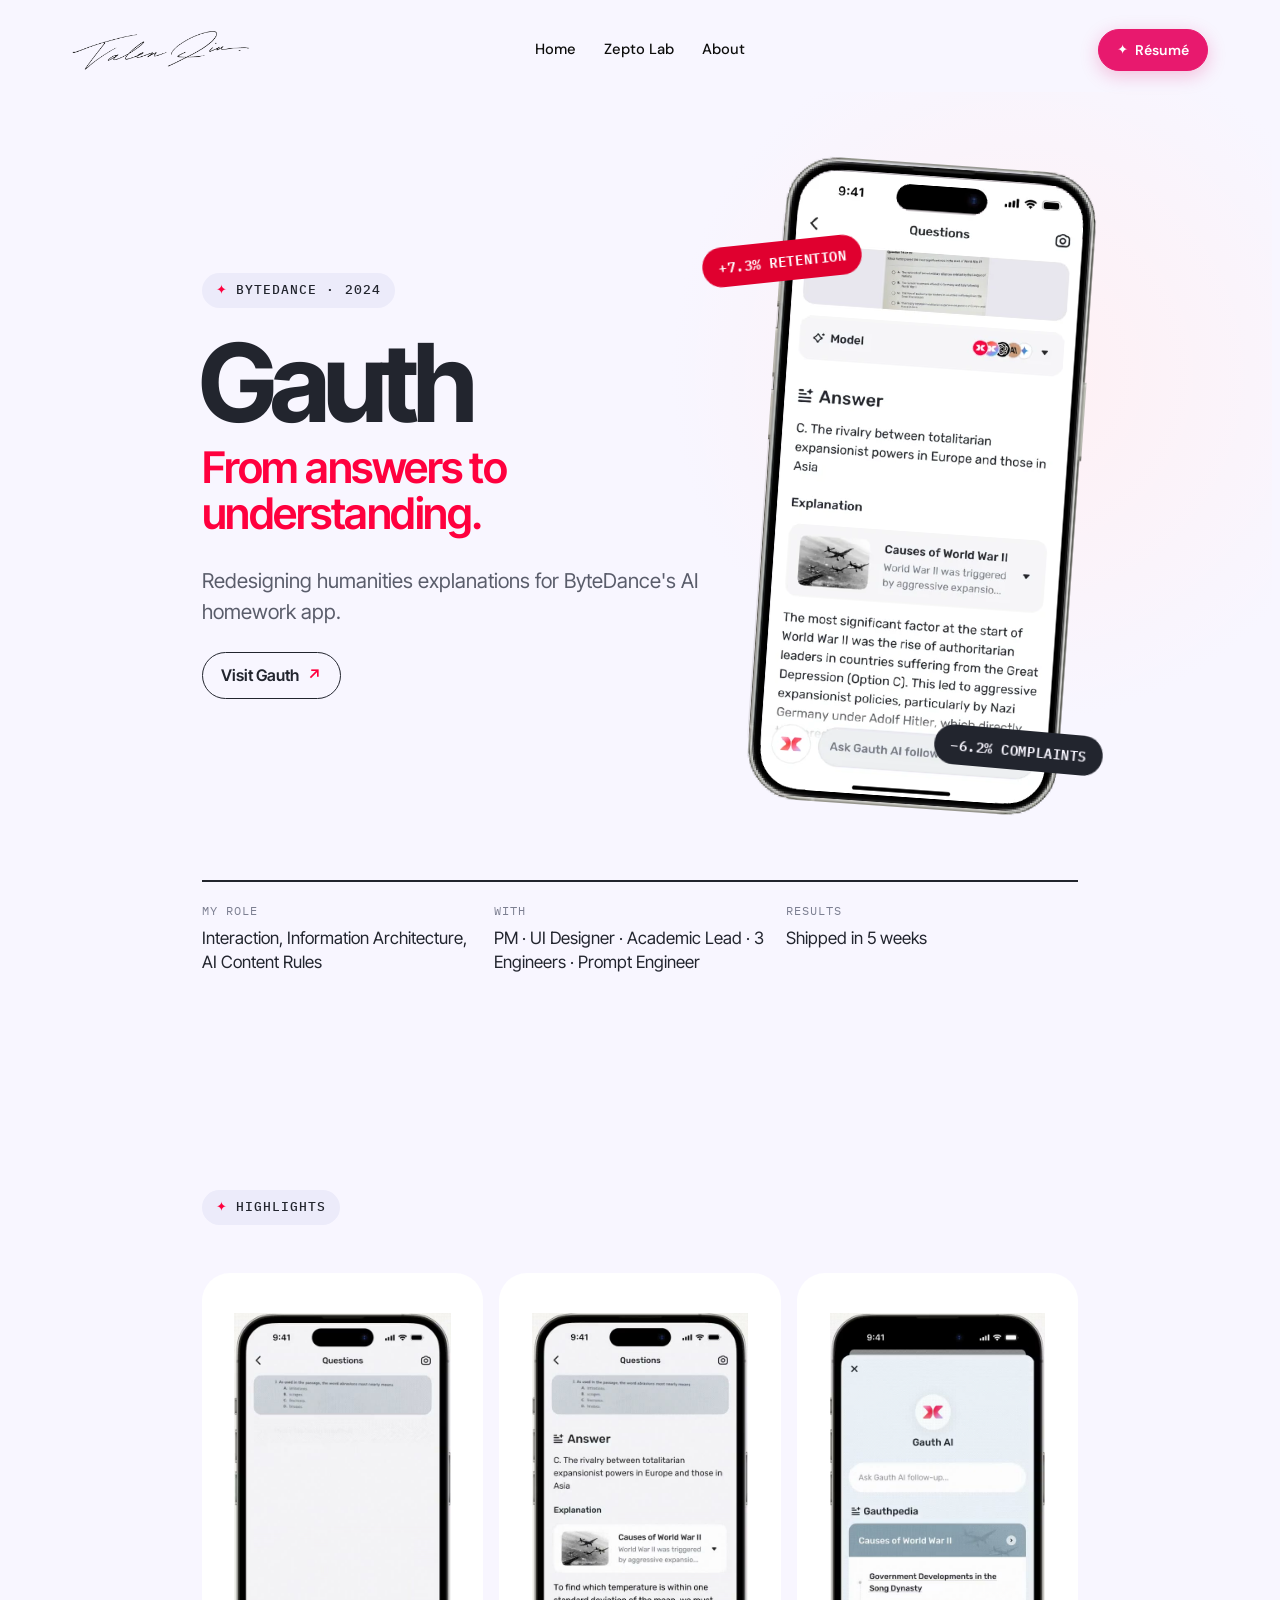
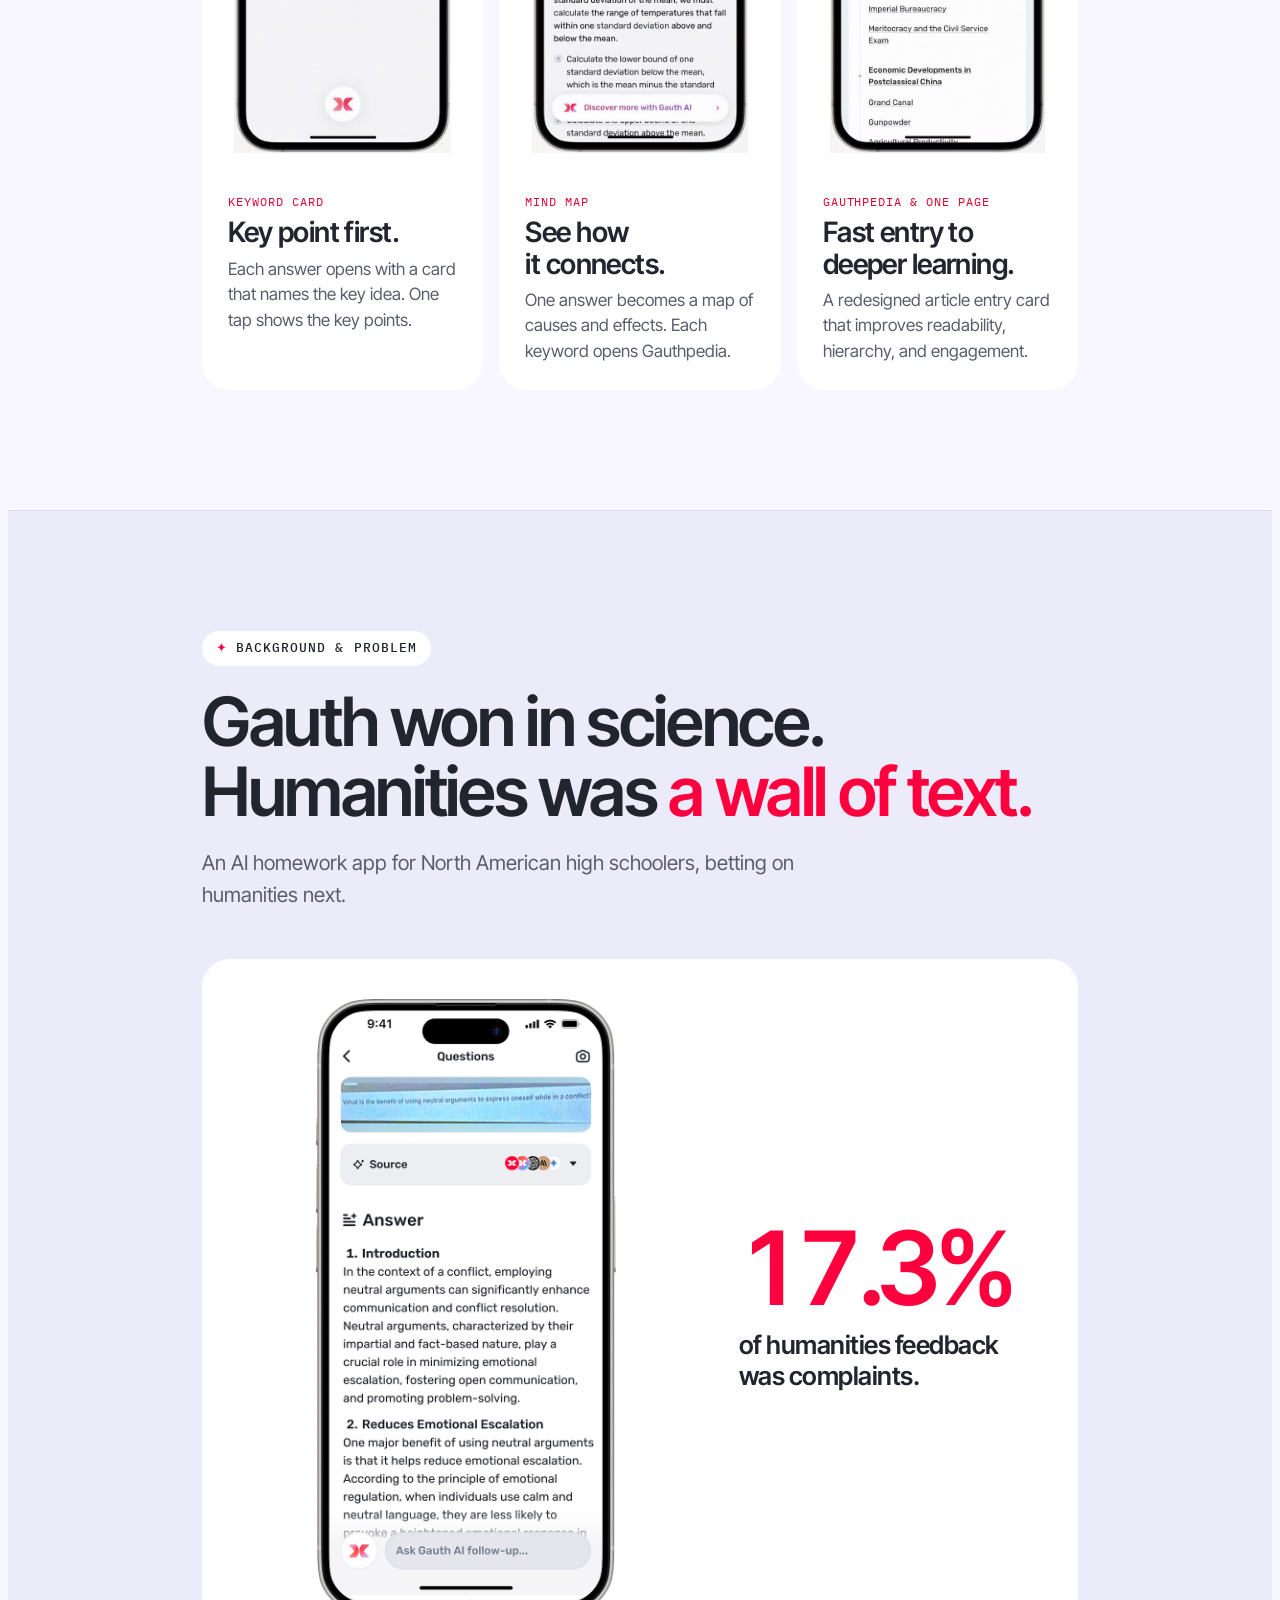
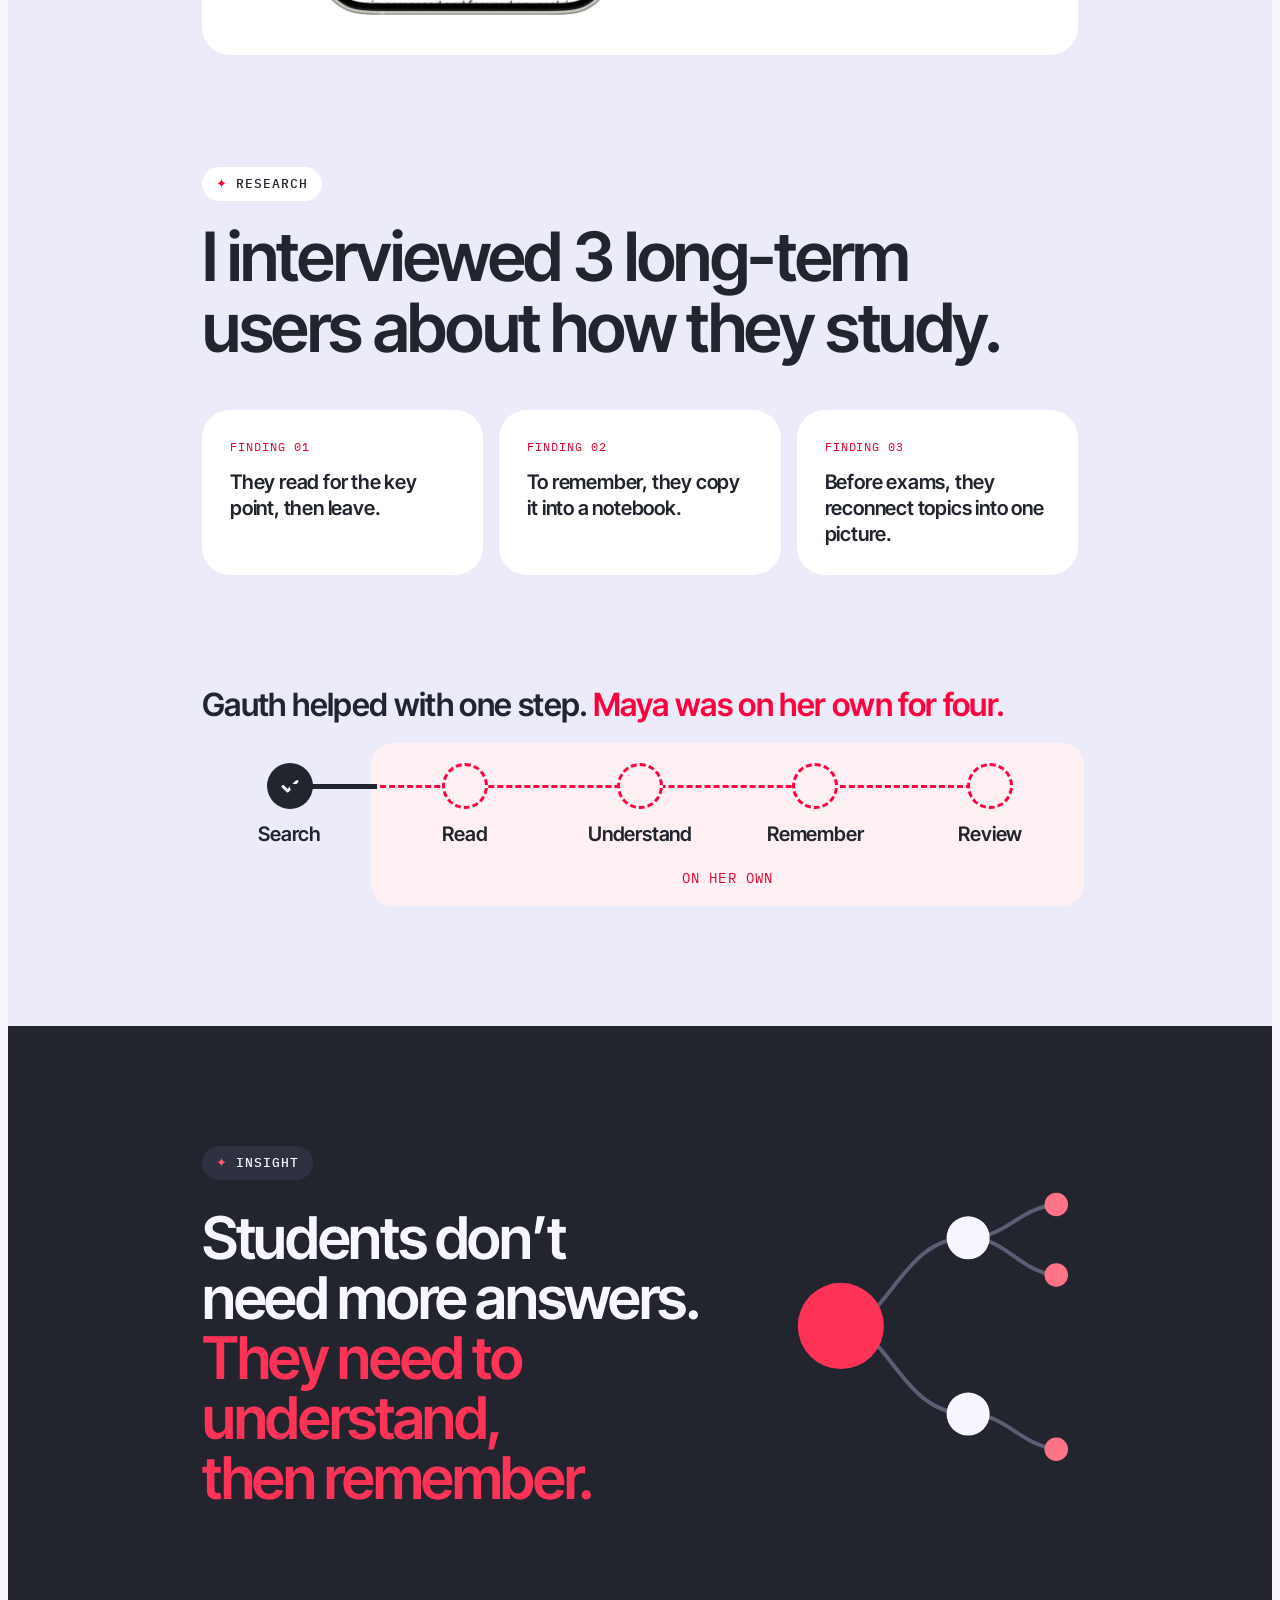
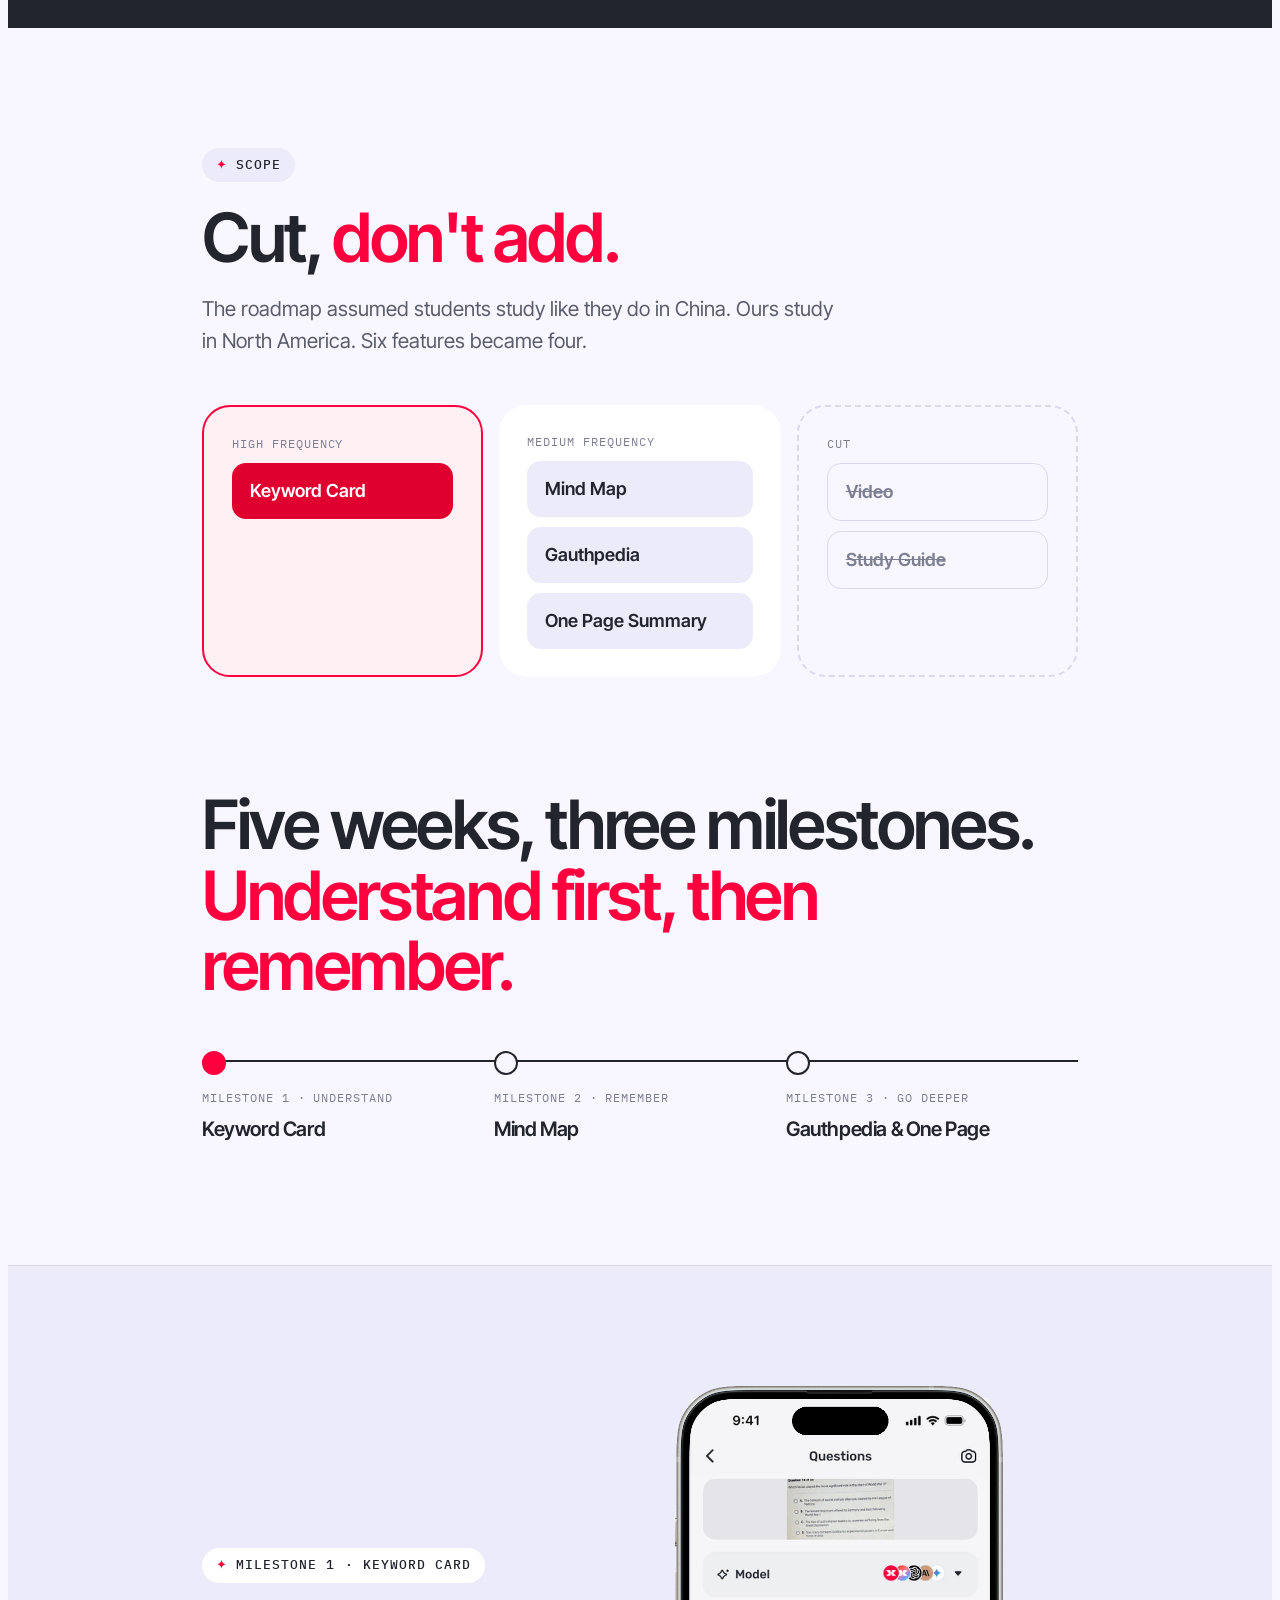
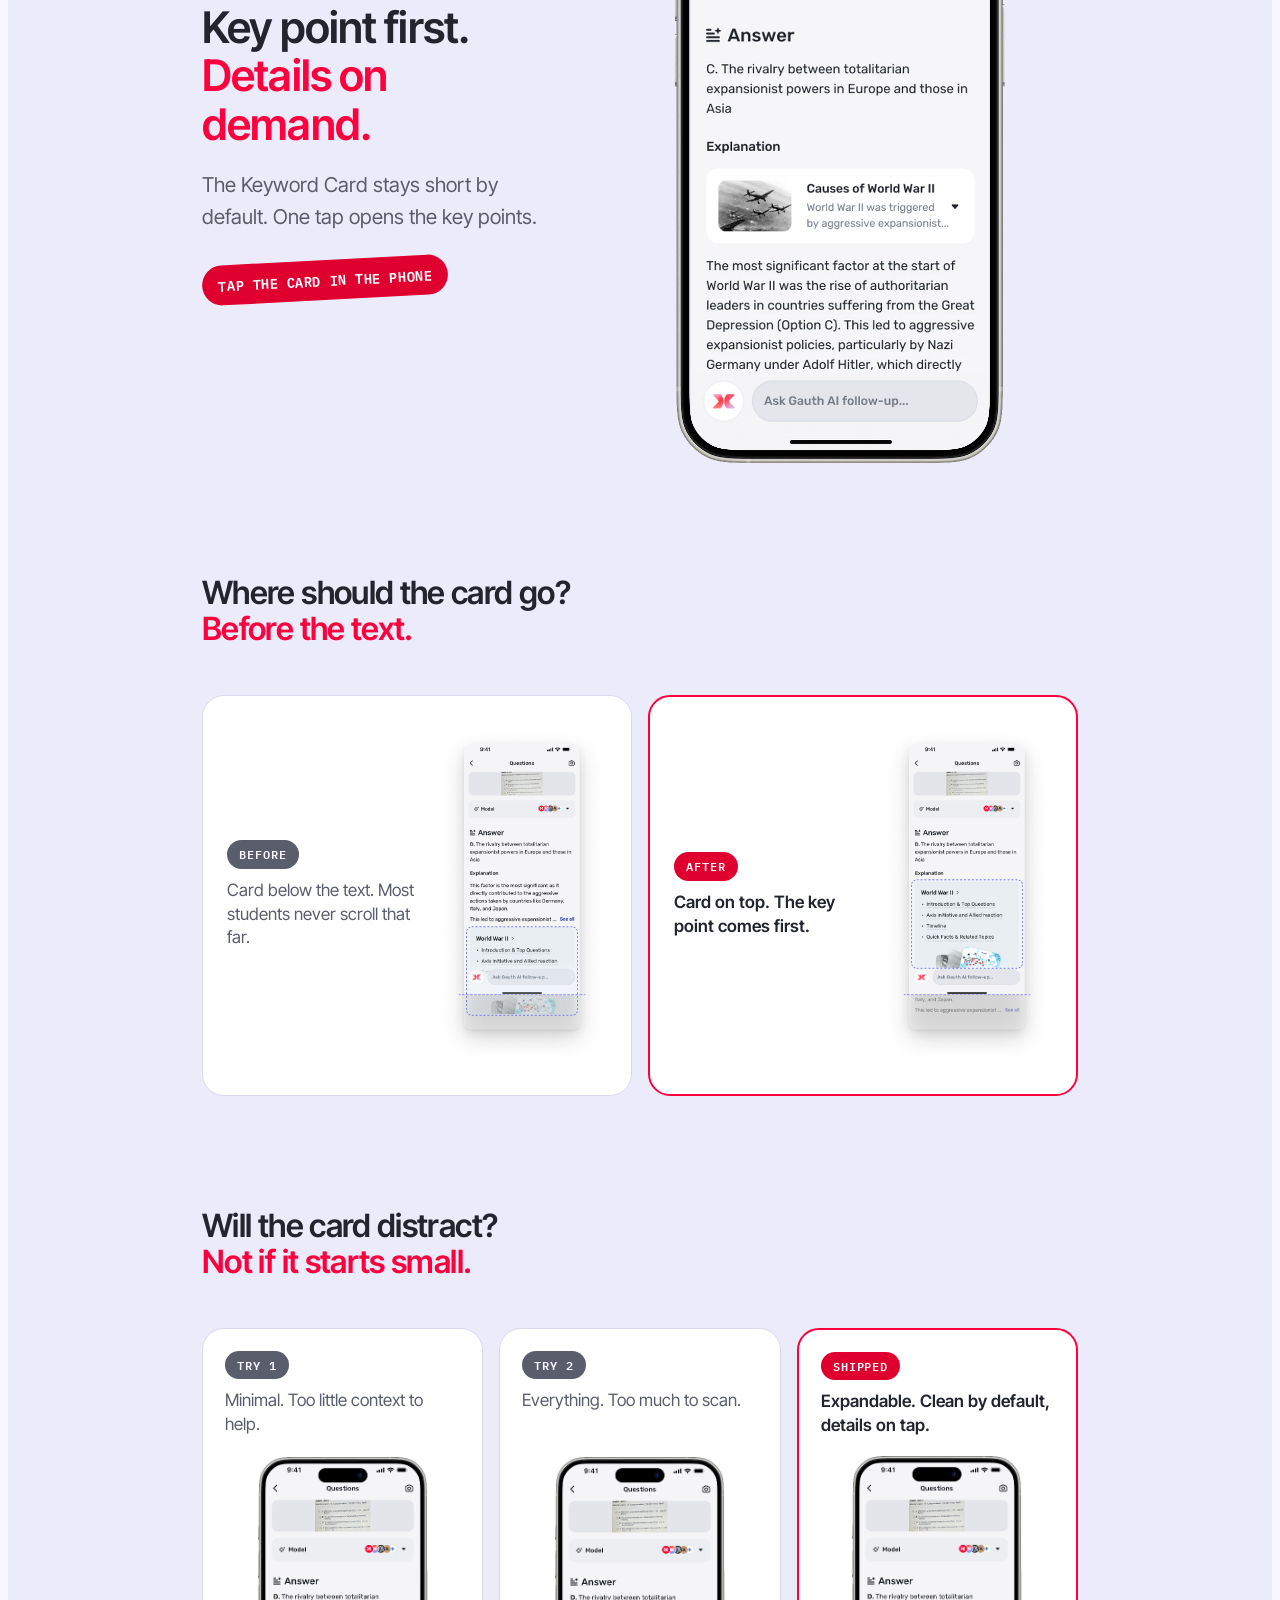
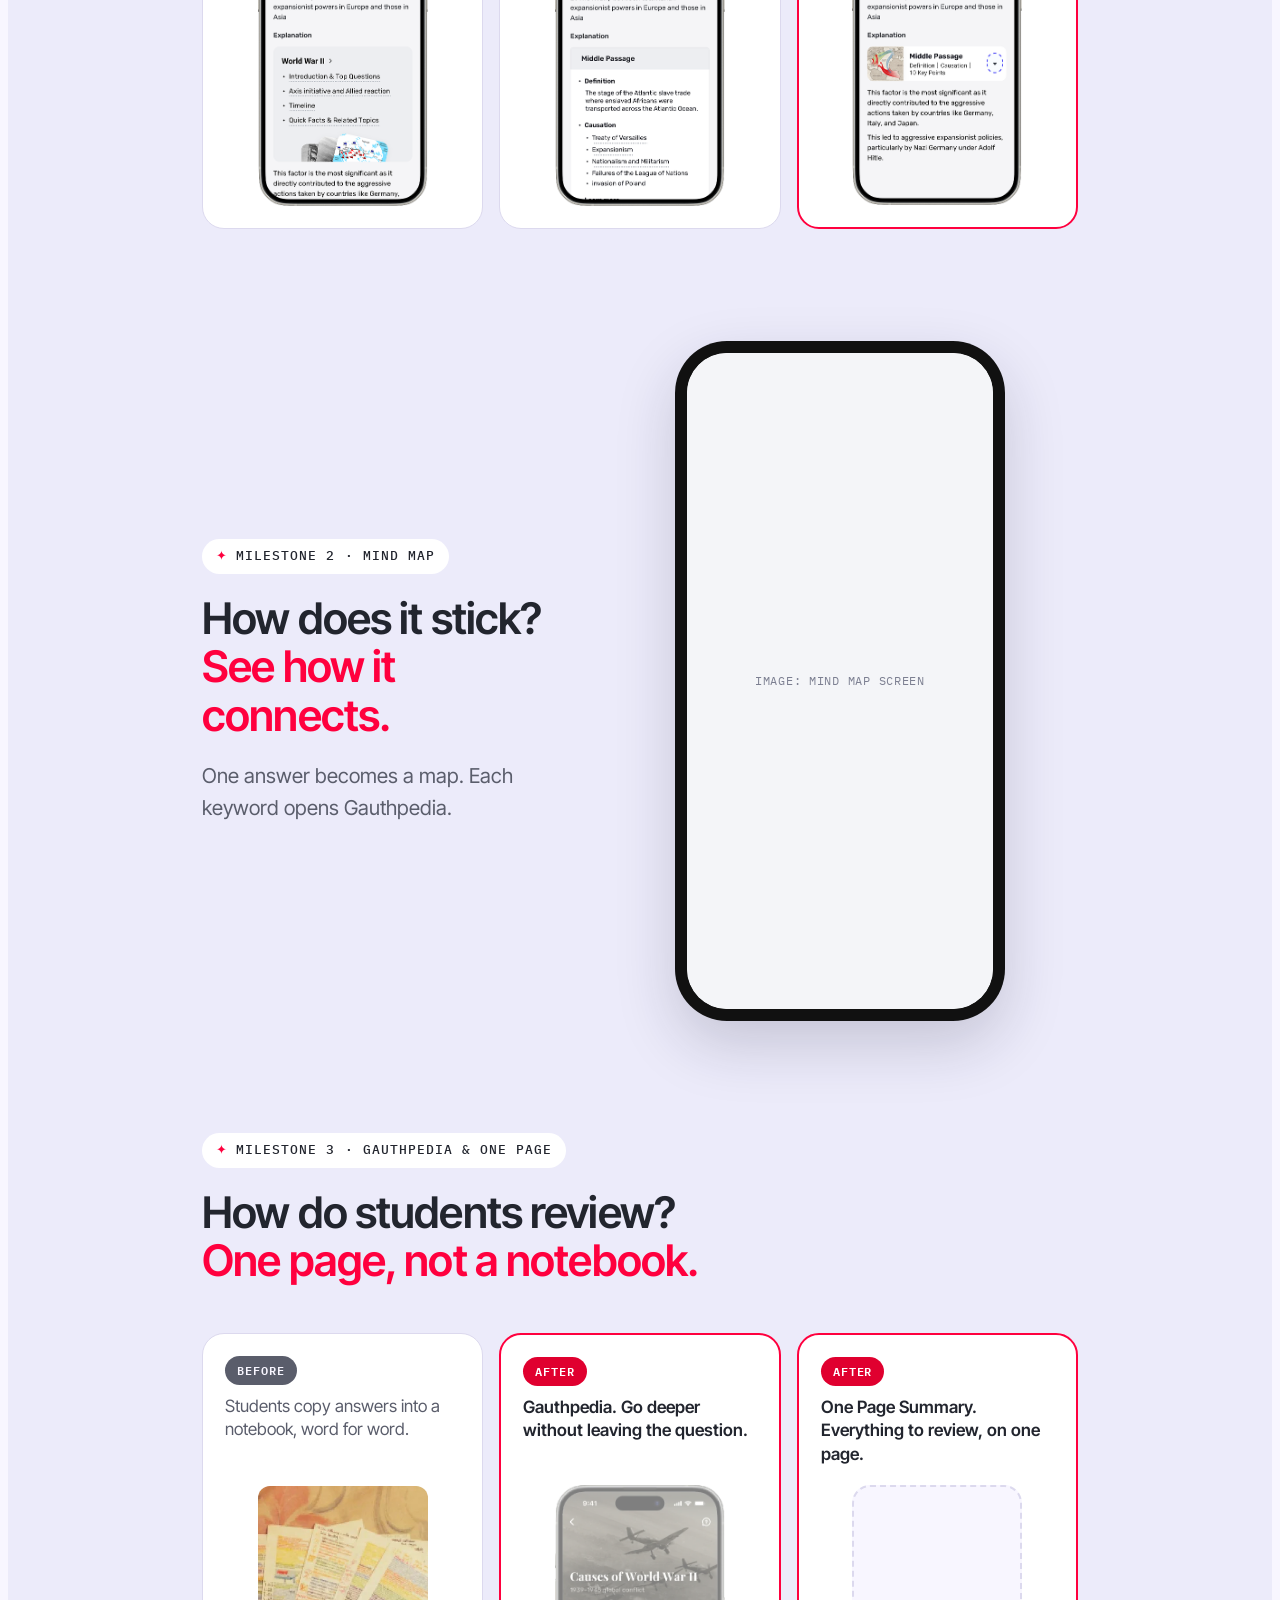
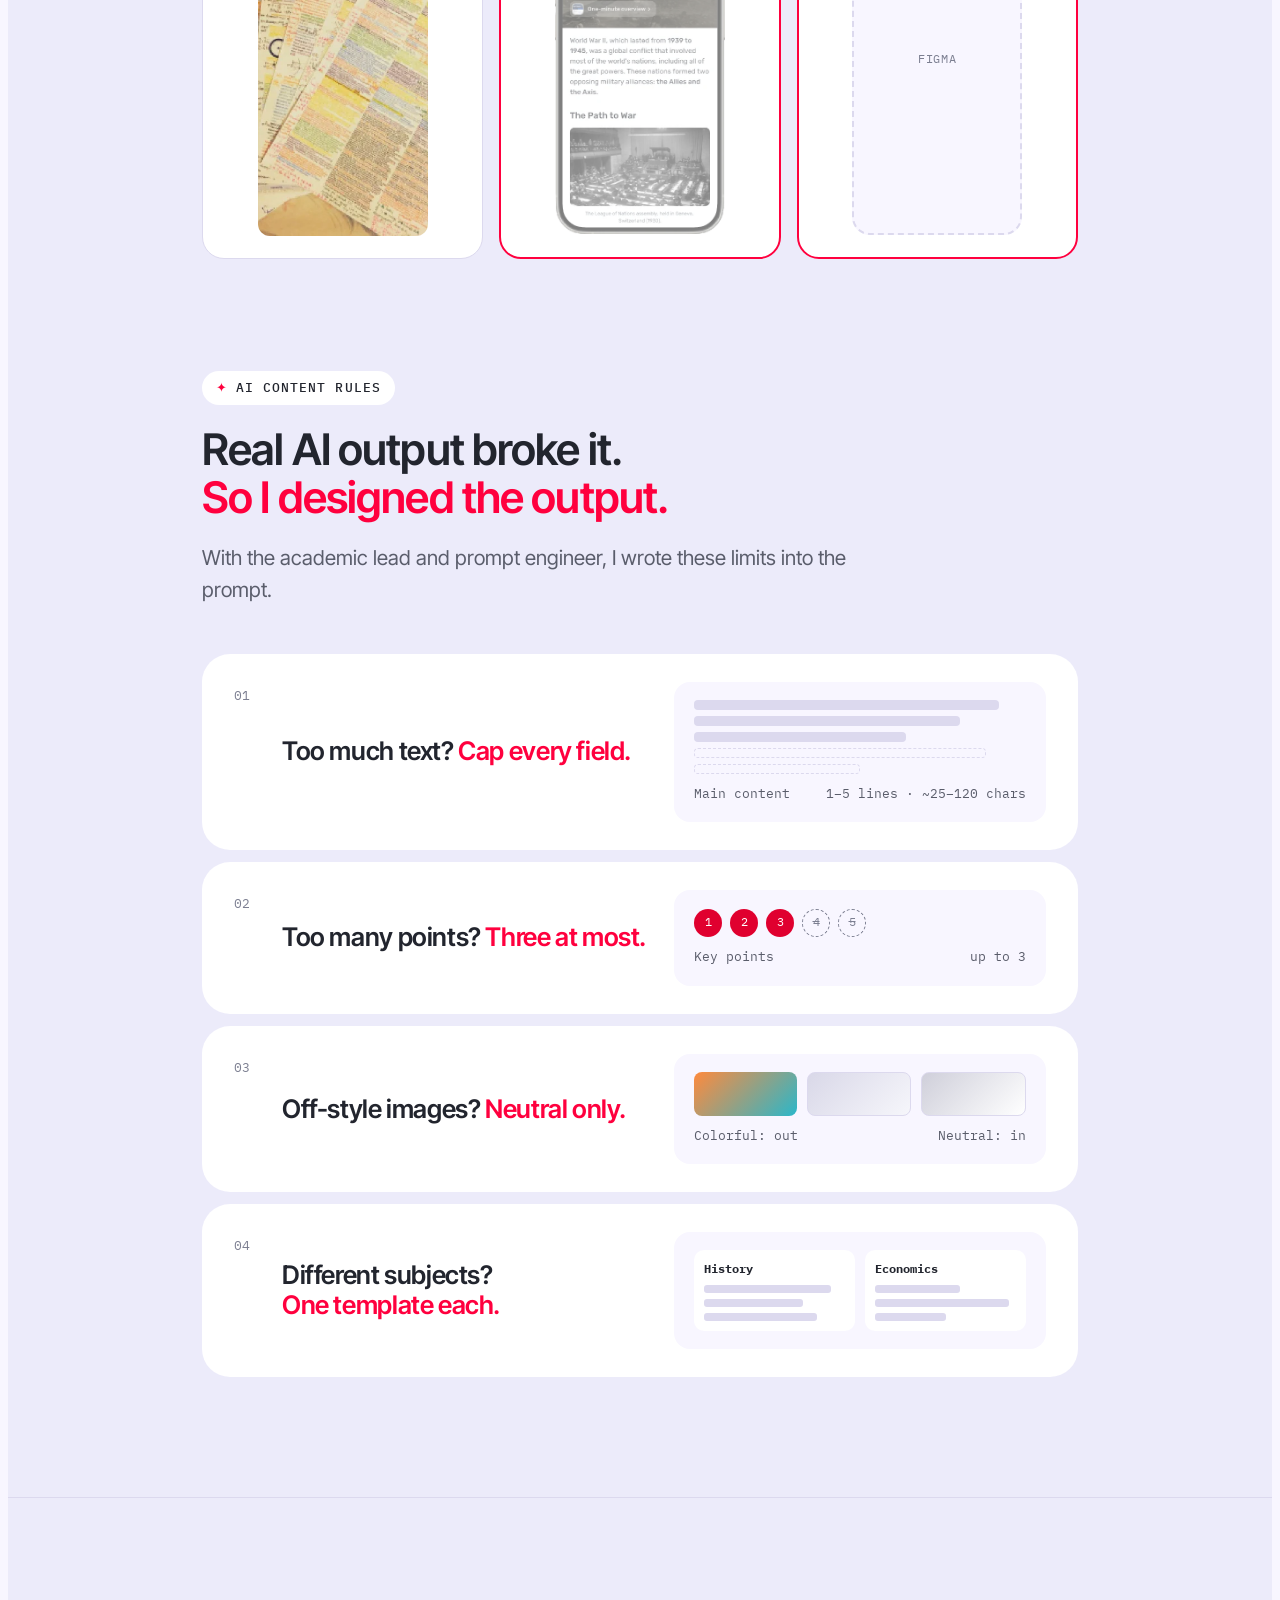
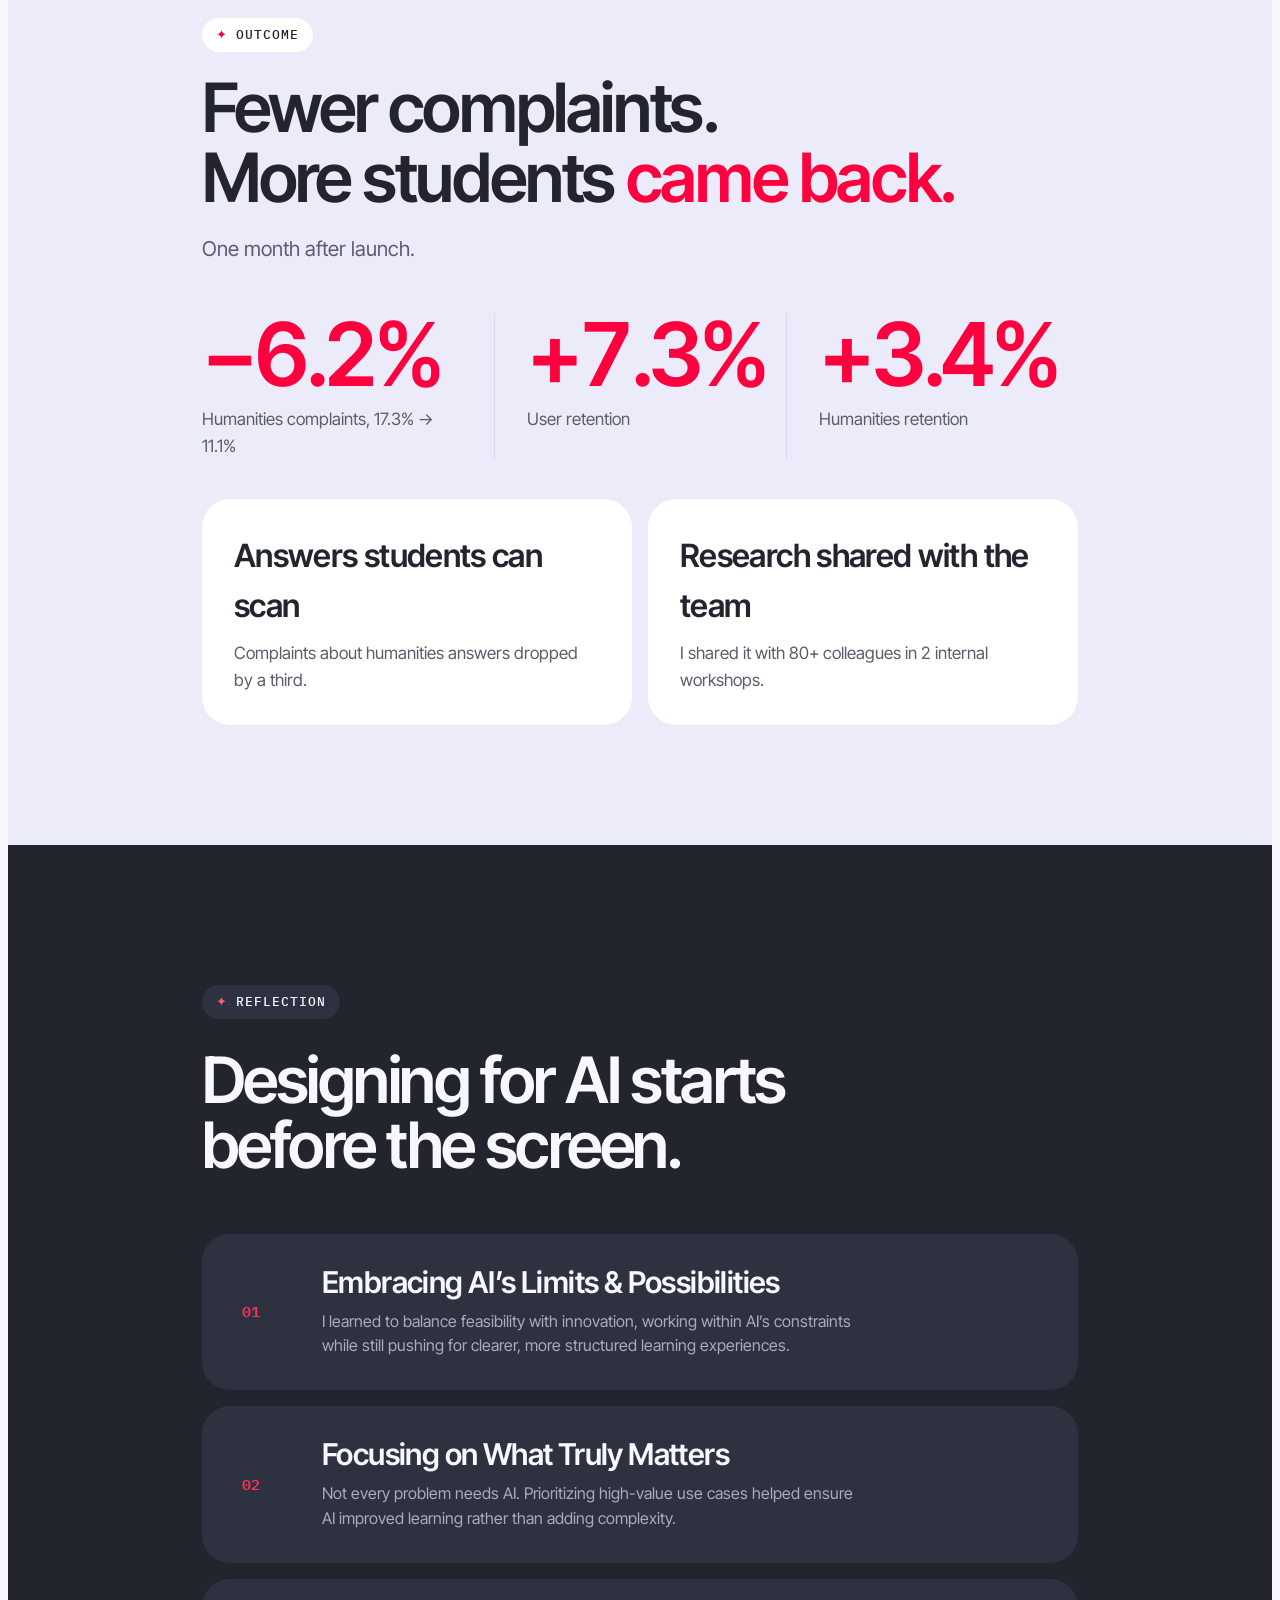
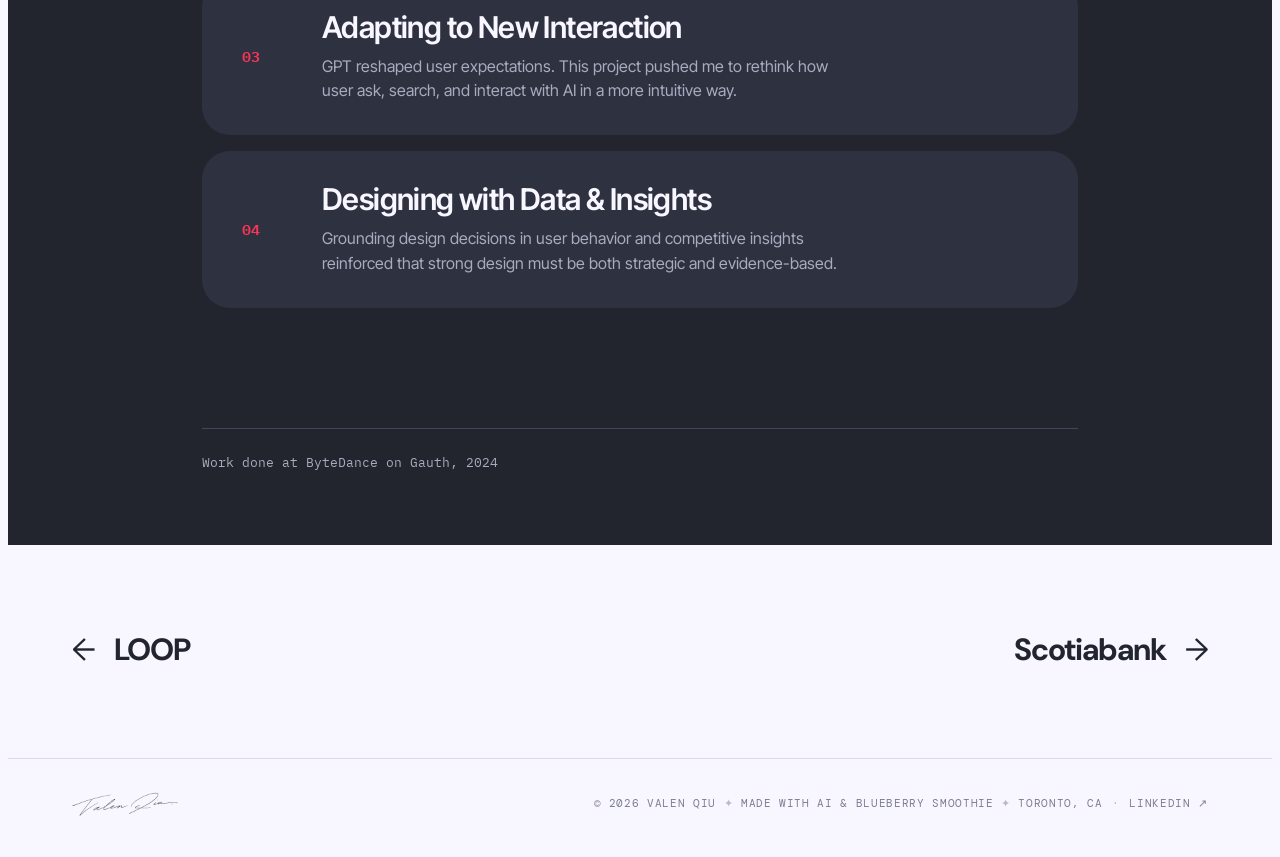
==== gauth/index.html @ cc28a0a5 "GAuth: Will the card distract? uses the three new screens Co-Authored-By: Claude Sonnet 5.5 <noreply" ====
<!doctype html>
<html lang="en">
<head>
<meta charset="utf-8">
<script src="../gate.js"></script>
<link rel="stylesheet" href="../pixel-cursor.css">
<meta name="viewport" content="width=device-width,initial-scale=1">
<meta name="description" content="Gauth case study by Valen Qiu: redesigning humanities explanations for ByteDance's AI homework app.">
<link rel="icon" href="../favicon.ico" sizes="any">
<link rel="icon" type="image/png" sizes="32x32" href="../images/favicon-32.png">
<link rel="icon" type="image/png" sizes="192x192" href="../images/favicon-192.png">
<link rel="apple-touch-icon" sizes="180x180" href="../images/apple-touch-icon.png">
<title>Gauth Case Study</title>
<script src="../analytics.js"></script>
<link rel="preconnect" href="https://fonts.googleapis.com">
<link rel="preconnect" href="https://fonts.gstatic.com" crossorigin>
<link rel="stylesheet" href="https://fonts.googleapis.com/css2?family=Inter+Tight:ital,wght@0,400..800;1,400..800&family=Instrument+Serif:ital@0;1&family=IBM+Plex+Mono:wght@400;500;600&family=DM+Sans:opsz,wght@9..40,400;9..40,500;9..40,600;9..40,700;9..40,800&family=DM+Mono:wght@400&display=swap">
<style>
/* Layout: one long scroll told as three decisions. Lavender paper sections, ink "turn" sections,
   Gauth red for emphasis, serif italic for the one accent line per section. Product screens keep Gauth's own UI. */
:root{
  --paper:#F8F6FF; --paper-2:#ECEBFA; --card:#FFFFFF; --ink:#22252E; --ink-2:#5A5D6B; --ink-3:#7C7F91;
  --line:#DCD9EE; --red:#E0002F; --red-bright:#FF003E; --pink:#FF5A71; --on-red:#FFFFFF;
  --tint:#FFF0F3; --gold:#FFEDCF; --gold-ink:#6B4A12;
  --night:#22252E; --night-2:#2E3240; --night-fg:#F8F6FF; --night-line:#41465A; --night-soft:#A9ABBF; --night-red:#FF3358;
  --app:#3D38F5; --app-soft:#EDECFF; --app-ink:#1C1B3A;
  --f-display:'Inter Tight', 'Helvetica Neue', Arial, sans-serif;
  --f-serif:'Instrument Serif', Georgia, 'Times New Roman', serif;
  --f-mono:'IBM Plex Mono', ui-monospace, Menlo, Consolas, monospace;
  --wrap:1200px; --r:28px;
}
*{box-sizing:border-box}
html{scroll-behavior:smooth}
body{background:var(--paper);color:var(--ink);font-family:var(--f-display);font-size:18px;line-height:1.55;-webkit-font-smoothing:antialiased}
p,h1,h2,h3,h4,ul,ol,figure,dl,dd,blockquote{margin:0}
ul,ol{padding:0;list-style:none}
a{color:inherit}
img{display:block;max-width:100%}
[hidden]{display:none!important}
:focus-visible{outline:3px solid var(--pink);outline-offset:2px}
.wrap{max-width:var(--wrap);margin-inline:auto;padding-inline:24px}
section{padding-block:120px}
section+section{border-top:1px solid var(--line)}
.night{background:var(--night);color:var(--night-fg);border-top:0!important}
.night+section{border-top:0}
.tint{background:var(--paper-2)}
.block+.block{margin-top:112px}

/* type */
.pill{display:inline-flex;align-items:center;gap:8px;font-family:var(--f-mono);font-size:13px;font-weight:500;letter-spacing:.08em;text-transform:uppercase;background:var(--paper-2);color:var(--ink);border-radius:999px;padding:7px 14px}
.pill::before{content:"✦";color:var(--red-bright)}
.pill.dec{background:var(--red);color:var(--on-red)}
.pill.dec::before{content:none}
.tint .pill:not(.dec){background:var(--card)}
.night .pill{background:var(--night-2);color:var(--night-fg)}
.night .pill::before{color:var(--pink)}
h2.big{font-size:clamp(34px,5.4vw,68px);font-weight:600;line-height:1.04;letter-spacing:-.035em;text-wrap:balance;max-width:21ch}
h3{font-size:clamp(24px,2.6vw,32px);font-weight:600;line-height:1.12;letter-spacing:-.02em;text-wrap:balance}
.lede{font-size:clamp(18px,1.6vw,21px);color:var(--ink-2);max-width:54ch}
.ln{display:block}.ln+.ln{margin-top:.35em}
.head{display:flex;flex-direction:column;gap:20px;margin-bottom:48px}
.head>.pill{align-self:flex-start}
.k{font-family:var(--f-mono);font-size:12px;letter-spacing:.08em;text-transform:uppercase;color:var(--ink-3)}
.red{color:var(--red-bright)}
.serif{font-family:inherit;font-style:normal;font-weight:inherit;letter-spacing:inherit}
.sticker{display:inline-block;font-family:var(--f-mono);font-weight:600;font-size:14px;letter-spacing:.04em;text-transform:uppercase;border-radius:999px;padding:9px 16px;background:var(--red);color:var(--on-red);transition:transform .25s cubic-bezier(.3,1.6,.5,1)}
.sticker.ink{background:var(--ink);color:var(--paper)}
.sticker:hover{transform:rotate(0deg) scale(1.06)!important}
.slot{border:2px dashed var(--line);border-radius:18px;display:flex;flex-direction:column;align-items:center;justify-content:center;gap:8px;text-align:center;padding:16px;color:var(--ink-3);font-family:var(--f-mono);font-size:12px;letter-spacing:.06em;text-transform:uppercase;background:var(--paper)}
.shot{aspect-ratio:374/769;display:flex}
.shot img{width:100%;height:100%;object-fit:contain}
.shot .slot{flex:1}

/* nav */
.brand{font-weight:700;letter-spacing:-.04em;font-size:22px;text-decoration:none;display:flex;align-items:center;gap:10px}
.brand i{width:26px;height:26px;border-radius:8px;background:var(--red-bright);display:grid;place-items:center;color:#fff;font-style:normal;font-family:var(--f-mono);font-size:13px;letter-spacing:0}

/* hero */
.hero{padding-block:72px 96px;position:relative;overflow:hidden}
.hero::before{content:"";position:absolute;right:-10%;top:-10%;width:60%;aspect-ratio:1;border-radius:50%;background:radial-gradient(circle, var(--tint) 0%, transparent 65%);pointer-events:none}
.hero-grid{position:relative;display:grid;grid-template-columns:1.25fr .75fr;gap:40px;align-items:center}
.hero h1{font-size:clamp(96px,17vw,220px);font-weight:700;line-height:.86;letter-spacing:-.065em;margin-top:28px}
.hero .tag{font-weight:600;font-size:clamp(36px,5vw,64px);line-height:1.05;margin-top:16px;color:var(--red-bright);letter-spacing:-.035em}
.hero h1 .serif{display:block;color:var(--red-bright);font-size:1.12em;letter-spacing:-.02em;margin-top:6px}
.hero .lede{margin-top:28px}
.hero-art{position:relative;justify-self:center;width:min(100%,340px)}
.hero-art img{width:100%;height:auto;transform:rotate(4deg)}
.hero-art .sticker{position:absolute}
.s1{right:-8%;bottom:6%;transform:rotate(5deg)}
.s2{left:-20%;top:12%;transform:rotate(-6deg)}
.tldr{position:relative;margin-top:72px;display:grid;grid-template-columns:repeat(3,1fr);border-top:2px solid var(--ink)}
.tldr div{padding:20px 20px 0 0;display:flex;flex-direction:column;gap:6px;min-width:0}
.tldr dt{font-family:var(--f-mono);font-size:12px;letter-spacing:.08em;text-transform:uppercase;color:var(--ink-3)}
.tldr dd{font-size:17px;line-height:1.4}
.three{position:relative;margin-top:56px;display:grid;grid-template-columns:repeat(3,1fr);gap:16px}
.three article{background:var(--card);border-radius:var(--r);padding:28px;display:flex;flex-direction:column;gap:14px;min-width:0}
.three article:nth-child(2){background:var(--red);color:var(--on-red)}
.three article:nth-child(2) .k{color:var(--on-red);opacity:.85}
.three p{font-size:19px;line-height:1.4}
@media (max-width:900px){.hero-grid{grid-template-columns:1fr}.hero-art{width:min(66%,280px)}.tldr{grid-template-columns:repeat(2,1fr);row-gap:8px}.three{grid-template-columns:1fr}}

/* background & problem */
.hs{display:grid;grid-template-columns:minmax(0,1.5fr) minmax(0,1fr);gap:48px;align-items:center;margin-bottom:16px;background:var(--card);border-radius:var(--r);padding:40px}
.hs .home,.hs .signal{background:none!important;padding:0!important;border-radius:0}
@media (max-width:820px){.hs{padding:20px;gap:24px}}
.hs .home{margin:0;max-width:none}
.hs .home img{width:min(100%,300px);margin:0 auto;border:0;border-radius:0}
@media (max-width:820px){.hs .home{padding:16px}}
.signal{background:var(--card);border-radius:var(--r);padding:36px;display:flex;flex-direction:column;justify-content:center;min-width:0}
@media (max-width:700px){.hs{grid-template-columns:1fr}}
.signal b{display:block;font-size:clamp(64px,8vw,120px);font-weight:600;line-height:.9;letter-spacing:-.06em;color:var(--red-bright);font-variant-numeric:tabular-nums}
.signal p{margin-top:16px;font-size:clamp(20px,2vw,26px);font-weight:600;letter-spacing:-.02em;line-height:1.2}
.signal .k{margin-top:20px}
.home img{width:100%;height:auto;display:block;border-radius:14px;border:1px solid var(--line)}
.hs .home{background:var(--card);border:0;box-shadow:none;padding:28px;display:flex;align-items:center;align-self:stretch}
.home{max-width:820px;margin:0 auto 16px;border-radius:var(--r);overflow:hidden;border:1px solid var(--line);box-shadow:0 16px 40px rgba(34,37,46,.08)}
.two{display:grid;grid-template-columns:1fr 1fr;gap:16px;margin-top:16px}
.prob{border-radius:var(--r);padding:32px;display:flex;flex-direction:column;gap:12px;min-width:0}
.prob.a{background:var(--tint)}
.prob.b{background:var(--card)}
.steps3{display:flex;flex-direction:column;gap:8px;margin-top:8px}
.steps3 span{display:flex;gap:12px;align-items:center;background:var(--card);border-radius:12px;padding:10px 14px;font-weight:600;font-size:16px}
.steps3 i{font-style:normal;font-family:var(--f-mono);font-size:12px;width:24px;height:24px;border-radius:50%;background:var(--ink);color:var(--paper);display:grid;place-items:center;flex:none}
.imgph{margin-top:8px;aspect-ratio:16/9;max-width:100%}
.wall{margin-top:8px;display:flex;flex-direction:column;gap:6px;background:var(--paper);border-radius:12px;padding:14px}
.wall i{display:block;height:8px;border-radius:3px;background:var(--line)}
.stats{margin-top:16px;display:grid;grid-template-columns:repeat(3,1fr);gap:16px}
.stat{background:var(--paper-2);border-radius:var(--r);padding:24px 28px;display:flex;flex-direction:column;gap:4px;min-width:0}
.stat b{font-size:clamp(56px,7vw,88px);font-weight:600;line-height:1;letter-spacing:-.05em;color:var(--red)}
.stat span{font-size:16px;font-weight:600}
@media (max-width:820px){.signal{padding:24px}.two{gap:10px}.two .prob{padding:16px;gap:8px}.two .prob h3{font-size:17px}.two .prob .k{font-size:10px}.two .imgph{font-size:10px;padding:8px}}

/* research */
.finds{display:grid;grid-template-columns:repeat(3,1fr);gap:16px}
.find{background:var(--card);border-radius:var(--r);padding:28px;display:flex;flex-direction:column;gap:12px;min-width:0}
.find .k{color:var(--red)}
.find p{font-size:20px;font-weight:600;line-height:1.3;letter-spacing:-.01em}
.track{margin-top:40px;display:grid;grid-template-columns:repeat(5,1fr);position:relative}
.track::before{content:"";position:absolute;left:10%;right:10%;top:22px;border-top:3px dashed var(--red-bright)}
.track::after{content:"";position:absolute;left:10%;width:10%;top:21px;border-top:5px solid var(--ink)}
.track li{position:relative;z-index:1;display:flex;flex-direction:column;align-items:center;gap:10px;text-align:center;min-width:0}
.track .dot{width:46px;height:46px;border-radius:50%;display:grid;place-items:center;font-weight:700;font-size:18px}
.track .ok .dot{background:var(--ink);color:var(--paper)}
.track .dot svg{width:24px;height:24px;display:block}
.track .no .dot{background:var(--tint);border:3px dashed var(--red-bright)}
.track b{font-size:20px;font-weight:600;letter-spacing:-.01em}
.track em{font-style:normal;font-family:var(--f-mono);font-size:12px;letter-spacing:.08em;text-transform:uppercase;color:var(--ink-3)}
.track{margin-bottom:56px}
.track::before,.track::after{z-index:1}
.track li{grid-row:1}.track li:nth-child(1){grid-column:1}.track li:nth-child(2){grid-column:2}.track li:nth-child(3){grid-column:3}.track li:nth-child(4){grid-column:4}.track li:nth-child(5){grid-column:5}
.track .own{grid-column:2/6;grid-row:1;z-index:0;align-self:stretch;justify-content:flex-end;background:var(--tint);border-radius:22px;margin:-20px -6px -56px;padding-bottom:16px}
.track .own em{color:var(--red);font-size:14px}
@media (max-width:600px){.track b{font-size:11px!important}.track .own{margin:-14px -4px -48px;padding-bottom:12px}.track .own em{font-size:10px}}
@media (max-width:600px){.track .dot svg{width:17px;height:17px}.track .dot{width:32px;height:32px;font-size:14px}.track::before,.track::after{top:15px}.track b{font-size:13px}.track em{font-size:9px;letter-spacing:.02em}}
.journey{margin-top:56px;display:grid;grid-template-columns:repeat(4,1fr);gap:12px}
.journey li{border-radius:22px;padding:24px;display:flex;flex-direction:column;gap:6px;background:var(--paper-2);min-width:0}
.journey li b{font-size:20px;font-weight:600;letter-spacing:-.02em}
.journey li.stuck{background:var(--tint);border:2px dashed var(--red-bright)}
.journey li.stuck .k{color:var(--red)}
.jlab{margin-top:12px;display:grid;grid-template-columns:1fr 1fr;gap:12px;font-family:var(--f-mono);font-size:12px;letter-spacing:.08em;text-transform:uppercase;font-weight:600}
.jlab span{border-top:2px solid var(--ink);padding-top:10px}
.jlab span+span{border-top:2px dashed var(--red-bright);color:var(--red)}
@media (max-width:820px){.finds{grid-template-columns:1fr}.journey{grid-template-columns:1fr 1fr}.jlab{display:none}}

/* insight */
.turn{display:grid;grid-template-columns:1.3fr .7fr;gap:48px;align-items:center}
.turn h2{font-size:clamp(40px,6vw,80px);font-weight:600;line-height:1.02;letter-spacing:-.04em;text-wrap:balance;margin-top:28px}
.turn h2 .serif{display:block;color:var(--night-red)}
.turn svg{width:100%;max-width:300px;height:auto;justify-self:center;aspect-ratio:296/294}
@media (max-width:820px){.turn{grid-template-columns:1fr;gap:40px}.turn svg{max-width:clamp(140px,32vw,220px);justify-self:center}}

/* decision 1 */
.tiers{display:grid;grid-template-columns:1fr 1.4fr 1fr;gap:16px}
.tier{border-radius:var(--r);padding:28px;display:flex;flex-direction:column;gap:10px;min-width:0;background:var(--paper-2)}
.tier span.f{display:block;border-radius:14px;padding:14px 18px;font-weight:600;font-size:18px;background:var(--card)}
.tier.hi{background:var(--tint);border:2px solid var(--red-bright)}
.tier:not(.hi):not(.cut){background:var(--card)}
.tier:not(.hi):not(.cut) span.f{background:var(--paper-2)}
.tiers{grid-template-columns:repeat(3,1fr)!important}
@media (max-width:820px){.tiers{grid-template-columns:1fr!important;gap:10px}.tier{padding:20px}.tier span.f{font-size:16px;padding:12px 16px}}
.tier.hi span.f{background:var(--red);color:var(--on-red)}
.tier.cut{background:transparent;border:2px dashed var(--line)}
.tier.cut span.f{background:transparent;border:1.5px solid var(--line);color:var(--ink-3);text-decoration:line-through}
.evid{display:grid;grid-template-columns:1fr 1.3fr 1fr;gap:16px}
.ev{background:var(--card);border-radius:var(--r);padding:28px;display:flex;flex-direction:column;gap:12px;min-width:0}
.ev .k{color:var(--red)}
.ev p{font-size:20px;font-weight:600;line-height:1.3;letter-spacing:-.01em}
.ev.me{display:grid;grid-template-columns:minmax(0,1fr) 150px;gap:20px;align-items:start}
.ev.me>div{display:flex;flex-direction:column;gap:12px}
.ev.me img{width:150px;height:150px;object-fit:cover;border-radius:12px;transform:rotate(3deg)}
.miles{display:grid;grid-template-columns:repeat(3,1fr);position:relative}
.miles::before{content:"";position:absolute;left:0;right:0;top:11px;border-top:2px solid var(--ink)}
.miles li{position:relative;padding:40px 24px 0 0;display:flex;flex-direction:column;gap:6px;min-width:0}
.miles li::before{content:"";position:absolute;left:0;top:2px;width:20px;height:20px;border-radius:50%;background:var(--paper);border:2.5px solid var(--ink)}
.miles li:first-child::before{background:var(--red-bright);border-color:var(--red-bright)}
.miles b{font-size:20px;font-weight:600;letter-spacing:-.02em}
@media (max-width:820px){.tiers,.evid{grid-template-columns:1fr}.miles{grid-template-columns:1fr;row-gap:28px}.miles::before{left:9px;right:auto;top:12px;bottom:auto;height:calc(100% - 60px);border-top:0;border-left:2px solid var(--ink)}.miles li{padding:0 0 0 40px}.miles li::before{top:0}}

/* decision 2 */
.ba-row{display:grid;grid-template-columns:1fr 1fr;gap:16px}
.ba-box{border-radius:22px;padding:24px;display:grid;grid-template-columns:minmax(0,1fr) 170px;gap:20px;align-items:center;min-width:0}
.ba-box.b{background:var(--card);border:1.5px solid var(--line)}
.ba-box.a{background:var(--tint);border:2px solid var(--red-bright)}
.ba-box .t{display:flex;flex-direction:column;gap:10px;min-width:0}
.ba-box .cap{font-size:17px;line-height:1.4;color:var(--ink-2)}
.ba-box.a .cap{color:var(--ink);font-weight:600}
.ba-box .shot{width:170px}
.lab{align-self:flex-start;font-family:var(--f-mono);font-size:12px;font-weight:600;letter-spacing:.08em;border-radius:999px;padding:5px 12px;background:var(--ink-2);color:var(--paper)}
.ba-box.a .lab{background:var(--red);color:var(--on-red)}
@media (max-width:760px){.ba-row{grid-template-columns:1fr;gap:12px}.ba-box{grid-template-columns:minmax(0,1fr) 120px;padding:20px}.ba-box .shot{width:120px}}
.demo{display:grid;grid-template-columns:.85fr 1.15fr;gap:48px;align-items:start}
.demo .tryit{align-self:flex-start;transform:rotate(-3deg)}
.app{background:#FFFFFF;color:var(--app-ink);border-radius:24px;border:1px solid #E4E3F2;box-shadow:0 16px 40px rgba(28,27,58,.10);padding:24px;display:flex;flex-direction:column;gap:16px;min-width:0;font-family:var(--f-display)}
.app .bar{display:flex;justify-content:space-between;align-items:center;font-size:13px;color:#6B6A86}
.app .tag{font-size:12px;background:#F1F0F8;border-radius:999px;padding:3px 10px}
.app .q{background:#F4F4FA;border-radius:14px;padding:14px 16px;font-size:15px}
.app .lbl{font-size:13px;font-weight:700;color:#6B6A86;text-transform:uppercase;letter-spacing:.06em}
.kcard{border:1.5px solid #DCDAF7;border-radius:16px;padding:16px;display:flex;flex-direction:column;gap:12px;background:var(--app-soft)}
.kcard .top{display:flex;gap:14px;align-items:flex-start}
.kcard .thumb{width:64px;height:48px;border-radius:10px;background:linear-gradient(135deg,#D9D8E8,#F6F6FB);flex:none;border:1px solid #E1E0EE}
.kcard h4{font-size:17px;font-weight:700}
.kcard p.def{font-size:14px;color:#4B4A66;line-height:1.45}
.kcard ol{display:flex;flex-direction:column;gap:8px;counter-reset:kp}
.kcard ol li{counter-increment:kp;display:grid;grid-template-columns:24px minmax(0,1fr);gap:8px;font-size:14px;line-height:1.45}
.kcard ol li::before{content:counter(kp);width:22px;height:22px;border-radius:50%;background:var(--app);color:#fff;font-size:12px;font-weight:700;display:grid;place-items:center}
.kcard .more{align-self:flex-start;font:inherit;font-size:13px;font-weight:600;color:var(--app);background:transparent;border:0;padding:4px 0;cursor:var(--cur-hand);display:flex;gap:6px;align-items:center}
.kcard .more svg{width:12px;height:12px;transition:transform .25s}
.kcard[data-open="true"] .more svg{transform:rotate(180deg)}
.app .rest{font-size:15px;color:#4B4A66}
@media (max-width:900px){.demo{grid-template-columns:1fr}}
.edges{display:flex;flex-direction:column;gap:12px}
.edge{background:var(--card);border-radius:var(--r);padding:28px 32px;display:grid;grid-template-columns:28px minmax(0,1fr) minmax(0,1fr);column-gap:20px;row-gap:8px;align-items:center;min-width:0}
.edge .n{font-family:var(--f-mono);font-size:13px;color:var(--ink-3);align-self:start;padding-top:4px}
.edge .t{display:flex;flex-direction:column;gap:8px;min-width:0}
.edge h4{font-size:clamp(20px,2vw,26px);font-weight:600;letter-spacing:-.015em;line-height:1.2;text-wrap:balance}
.viz{background:var(--paper);border-radius:16px;padding:18px 20px;min-height:96px;display:flex;flex-direction:column;justify-content:center;gap:10px;min-width:0}
.mini{font-family:var(--f-mono);font-size:13px;color:var(--ink-2);display:flex;justify-content:space-between;gap:8px;flex-wrap:wrap}
.lines{display:flex;flex-direction:column;gap:6px}
.lines i{height:10px;border-radius:4px;background:var(--line);display:block}
.lines.cap i:nth-child(n+4){background:transparent;border:1.5px dashed var(--line)}
.dots{display:flex;gap:8px}
.dots i{width:28px;height:28px;border-radius:50%;background:var(--red);color:var(--on-red);font-style:normal;font-family:var(--f-mono);font-size:12px;display:grid;place-items:center}
.dots i.x{background:transparent;border:1.5px dashed var(--ink-3);color:var(--ink-3);text-decoration:line-through}
.imgs{display:flex;gap:10px}
.imgs i{flex:1;height:44px;border-radius:8px;display:block}
.subj{display:grid;grid-template-columns:1fr 1fr;gap:10px}
.subj div{background:var(--card);border-radius:10px;padding:10px;display:flex;flex-direction:column;gap:6px}
.subj b{font-family:var(--f-mono);font-size:12px}
.subj i{height:8px;border-radius:3px;background:var(--line);display:block}
@media (max-width:820px){.edge{grid-template-columns:28px minmax(0,1fr)}.edge .viz{grid-column:2}}
.rules{display:grid;grid-template-columns:.8fr 1.2fr;gap:16px}
.rules .who{background:var(--card);border-radius:var(--r);padding:32px;display:flex;flex-direction:column;gap:16px}
.rules blockquote{font-weight:600;font-size:clamp(24px,2.6vw,32px);line-height:1.2}
.chips{display:flex;flex-wrap:wrap;gap:8px}
.chip{font-size:15px;font-weight:600;border-radius:999px;padding:7px 14px;background:var(--paper-2)}
.chip.me{background:var(--red);color:var(--on-red)}
.code{background:var(--night);color:var(--night-fg);border-radius:var(--r);padding:28px 32px;font-family:var(--f-mono);font-size:15px;display:flex;flex-direction:column;min-width:0}
.code .p{color:var(--pink);margin-bottom:8px}
.code .r{display:flex;justify-content:space-between;gap:16px;padding-block:12px;border-top:1px solid var(--night-line)}
.code .p+.r{border-top:0}
.code .r span:first-child{color:var(--night-soft)}
@media (max-width:820px){.rules{grid-template-columns:1fr}.code{font-size:13px}}
.spec{background:var(--card);border-radius:var(--r);padding:8px 32px}
.sr{display:grid;grid-template-columns:200px minmax(0,1fr) auto;gap:24px;align-items:center;min-height:72px;border-top:1px solid var(--line)}
.sr:first-child{border-top:0}
.sr b{font-size:clamp(17px,1.7vw,20px);font-weight:600;font-variant-numeric:tabular-nums}
.meter{font-family:var(--f-mono);font-size:13px;color:var(--ink-2);display:flex;align-items:center;gap:8px;justify-content:flex-end}
.meter i{display:block;height:10px;border-radius:4px;background:var(--red)}
@media (max-width:640px){.spec{padding:4px 20px}.sr{grid-template-columns:1fr;gap:6px;padding-block:14px}.meter{justify-content:flex-start}}

/* decision 3 stepper */
.steps{display:flex;gap:8px;flex-wrap:wrap;margin-bottom:24px}
.steps button{font:inherit;font-size:16px;font-weight:600;border:2px solid var(--ink);background:transparent;color:var(--ink);border-radius:999px;padding:9px 18px;cursor:var(--cur-hand);display:flex;align-items:center;gap:8px}
.steps button span{font-family:var(--f-mono);font-size:12px;font-weight:500;color:var(--ink-3)}
.steps button[aria-selected="true"]{background:var(--ink);color:var(--paper)}
.steps button[aria-selected="true"] span{color:var(--pink)}
.pair{display:grid;grid-template-columns:.9fr 1.1fr;gap:16px}
.side{border-radius:var(--r);padding:32px;display:flex;flex-direction:column;gap:16px;min-width:0;min-height:540px}
.side.old{background:var(--card)}
.side.new{background:var(--tint);border:2px solid var(--red-bright)}
.side .who{display:flex;justify-content:space-between;align-items:center;gap:8px}
.side h3{min-height:2.3em}
.bigword{margin-top:auto;font-weight:600;letter-spacing:-.05em;font-size:clamp(84px,11vw,160px);line-height:.8;color:var(--pink);letter-spacing:-.02em}
.newbody{display:grid;grid-template-columns:minmax(0,1fr) 190px;gap:24px;align-items:end;flex:1}
.newbody p{font-size:17px;color:var(--ink-2)}
.newbody .shot{width:190px}
.shared{margin-top:20px;display:flex;gap:10px;flex-wrap:wrap}
.shared span{font-family:var(--f-mono);font-size:13px;font-weight:600;letter-spacing:.04em;border:2px solid var(--red-bright);background:var(--tint);border-radius:999px;padding:8px 14px}
@media (max-width:820px){.pair{grid-template-columns:1fr}.side{min-height:0}.side h3{min-height:0}.bigword{display:none}.newbody{grid-template-columns:minmax(0,1fr) 120px}.newbody .shot{width:120px}}

/* results */
.results{display:grid;grid-template-columns:repeat(3,1fr);gap:16px}
.res{background:var(--card);border-radius:var(--r);padding:36px 36px 32px;display:flex;flex-direction:column;gap:12px;min-width:0}
.also{margin-top:24px;font-size:17px;color:var(--ink-2)}
.also b{font-weight:600;color:var(--ink)}
.res b{font-size:clamp(28px,5vw,64px);font-weight:600;line-height:.95;letter-spacing:-.05em;color:var(--red-bright);font-variant-numeric:tabular-nums}
.res span{font-size:clamp(13px,1.4vw,17px);font-weight:400;color:var(--ink-2);line-height:1.35}
@media (max-width:820px){.results{grid-template-columns:repeat(3,1fr)!important;gap:8px}.res{padding:16px 12px}}
.work{margin-top:16px;background:var(--card);border-radius:var(--r);padding:28px 32px;display:grid;grid-template-columns:1.4fr 1fr 1fr;gap:24px;align-items:center}
.work h3{font-size:clamp(22px,2.4vw,30px)}
.work b{display:block;font-size:clamp(28px,7vw,88px);font-weight:600;line-height:.95;letter-spacing:-.05em;color:var(--red-bright);font-variant-numeric:tabular-nums}
.work p{margin-top:10px;font-size:clamp(13px,1.4vw,17px);font-weight:400;color:var(--ink-2);line-height:1.35}
@media (max-width:820px){.results{grid-template-columns:1fr}.work{grid-template-columns:1fr 1fr}.work h3{grid-column:1/-1}}

/* reflection */
.close{padding-block:140px 72px}
.close h2{font-size:clamp(40px,6vw,84px);font-weight:600;line-height:1.02;letter-spacing:-.04em}
.close h2 .serif{display:block;color:var(--night-red)}
.lessons{margin-top:56px;display:flex;flex-direction:column;gap:16px}
.lessons li{border-radius:var(--r);padding:32px;display:grid;grid-template-columns:56px minmax(0,1fr);gap:16px;background:var(--night-2);min-width:0}
.lessons li>span{width:44px;height:44px;border-radius:50%;border:2px solid var(--pink);display:grid;place-items:center;font-family:var(--f-mono);font-size:13px;font-weight:600;color:var(--pink)}
.lessons b{font-size:clamp(24px,2.4vw,30px);font-weight:600;line-height:1.1;letter-spacing:-.02em;text-wrap:balance}
.lessons p{margin-top:8px;font-size:16px;color:var(--night-soft);max-width:60ch}
.foot{margin-top:120px;padding-top:24px;border-top:1px solid var(--night-line);display:flex;justify-content:space-between;gap:16px;flex-wrap:wrap;font-family:var(--f-mono);font-size:13px;color:var(--night-soft)}
@media (max-width:600px){.lessons li{grid-template-columns:1fr;padding:24px}}

/* phone */
@media (max-width:600px){
  body{font-size:16px}
  section{padding-block:80px}
  .wrap{padding-inline:20px}
  .hero{padding-block:40px 64px}
  .hero h1{font-size:48px}
  .sticker{font-size:11px;padding:6px 12px}
  .block+.block{margin-top:80px}
  .signal b{font-size:84px}
  .stats{grid-template-columns:repeat(3,1fr);gap:8px}
  .stat{padding:16px}
  .stat b{font-size:44px}
  .stat span{font-size:13px}
  .turn h2{font-size:36px}
  .ev.me{grid-template-columns:minmax(0,1fr) 100px}.ev.me img{width:100px;height:100px}
  .side,.edge,.prob,.find,.ev{padding:22px}
  .close h2{font-size:34px}
}

/* motion */
@media (prefers-reduced-motion:no-preference){
  .rise{animation:rise .9s cubic-bezier(.2,.8,.2,1) both}
  .rise.d1{animation-delay:.08s}.rise.d2{animation-delay:.16s}
  .pop{animation:pop .7s cubic-bezier(.3,1.6,.5,1) .5s both}
  @keyframes rise{from{transform:translateY(24px)}to{transform:none}}
  @keyframes pop{from{scale:.6}to{scale:1}}
  .three article,.prob,.find,.ev,.tier,.side,.edge,.ba-box,.res,.lessons li,.signal,.journey li{transition:transform .35s cubic-bezier(.2,.8,.2,1),box-shadow .35s}
  .three article:hover,.prob:hover,.find:hover,.ev:hover,.side:hover,.edge:hover,.ba-box:hover,.res:hover,.journey li:hover{transform:translateY(-4px);box-shadow:0 14px 30px rgba(34,37,46,.08)}
  .lessons li:hover{transform:translateY(-3px) rotate(-.4deg)}
  .pill{transition:transform .3s cubic-bezier(.3,1.6,.5,1)}
  .pill:hover{transform:rotate(-3deg)}
  .steps button{transition:transform .2s,background-color .2s,color .2s}
  .steps button:hover{transform:translateY(-2px)}
  .reveal{transform:translateY(28px);transition:transform .8s cubic-bezier(.2,.8,.2,1)}
  .reveal.in{transform:none}
}
</style>
<style>
.comp{margin-top:16px;background:var(--card);border-radius:var(--r);padding:28px;display:grid;grid-template-columns:1.4fr 1fr;gap:32px;align-items:center}
.cimgs{display:grid;grid-template-columns:repeat(3,1fr);gap:10px}
.cimgs .slot{aspect-ratio:9/16;font-size:10px}
@media (max-width:820px){.comp{grid-template-columns:1fr;padding:20px;gap:20px}}
.ba-box.a{background:var(--card)!important}
.dec2 article.solo{display:block;background:none;padding:0}
.solo .vs{gap:16px}
.solo .vs figure{padding:24px}
.dec2+.block,.demo+.block,.tiers+.block{margin-top:112px}
.solo .vs .no{background:var(--card)}
.place{display:grid;grid-template-columns:1fr 1fr;gap:16px}
.pl{background:var(--card);border-radius:var(--r);padding:28px;display:grid;grid-template-columns:minmax(0,1fr) minmax(0,1fr);gap:24px;align-items:center;min-width:0}
.pl.yes{box-shadow:inset 0 0 0 2px var(--red-bright)}
.pl img{width:100%;height:auto}
.pl figcaption{display:flex;flex-direction:column;gap:12px}
.pl figcaption p{font-size:17px;line-height:1.4;color:var(--ink-2)}
.pl.yes figcaption p{color:var(--ink);font-weight:600}
.pl.yes .lab{background:var(--red);color:var(--on-red)}
@media (max-width:820px){.place{grid-template-columns:1fr;gap:12px}.pl{grid-template-columns:minmax(0,.9fr) minmax(0,1.1fr);padding:20px;gap:16px}.pl figcaption p{font-size:15px}}
.iter{display:grid;grid-template-columns:repeat(3,1fr);gap:16px}
.iter figure{background:var(--card);border-radius:var(--r);padding:20px;display:flex;flex-direction:column;gap:16px;min-width:0}
.iter figure.yes{box-shadow:inset 0 0 0 2px var(--red-bright)}
.iter .slot{aspect-ratio:3/4}
.iter figcaption{display:flex;flex-direction:column;gap:10px;padding:0 4px 4px}
.iter figcaption p{font-size:16px;line-height:1.4;color:var(--ink-2)}
.iter figcaption b{color:var(--ink);font-weight:600}
.iter .yes .lab{background:var(--red);color:var(--on-red)}
@media (max-width:700px){.iter{grid-template-columns:1fr;gap:12px}.iter figure{display:grid;grid-template-columns:120px minmax(0,1fr);align-items:center}}
.ba-row.tri{grid-template-columns:repeat(3,1fr)}
.tri .ba-box{grid-template-columns:1fr;gap:18px;padding:22px;align-items:start}
.tri .ba-box .shot{width:170px;margin:0 auto}
.tri .ba-box{grid-template-rows:auto 1fr}.tri .ba-box .shot{align-self:end}
@media (max-width:760px){.ba-row.tri{grid-template-columns:1fr}.tri .ba-box{grid-template-columns:minmax(0,1fr) 140px;align-items:center}.tri .ba-box .shot{width:140px;margin:0;align-self:center}.tri .ba-box{grid-template-rows:none}}
.mmwrap{display:grid;grid-template-columns:.85fr 1.15fr;gap:48px;align-items:center}
.mm{position:relative;background:var(--card);border-radius:var(--r);aspect-ratio:4/3;min-width:0;box-shadow:0 16px 40px rgba(28,27,58,.08)}
.mm svg{position:absolute;inset:0;width:100%;height:100%}
.mm svg path{fill:none;stroke:var(--line);stroke-width:.6;vector-effect:non-scaling-stroke;stroke-width:2}
.mm .root,.mm .node{position:absolute;transform:translate(-50%,-50%);white-space:nowrap;border-radius:999px;font:inherit;font-weight:600}
.mm .root{background:var(--red-bright);color:#fff;padding:12px 20px;font-size:clamp(13px,1.5vw,18px)}
.mm .node{background:var(--paper-2);color:var(--ink);border:2px solid transparent;padding:10px 16px;font-size:clamp(12px,1.3vw,16px);cursor:var(--cur-hand);transition:transform .2s,border-color .2s,background .2s}
.mm .node:hover{transform:translate(-50%,-50%) scale(1.05)}
.mm .node[aria-pressed="true"]{background:var(--tint);border-color:var(--red-bright)}
.mmnote{position:absolute;left:6%;right:6%;bottom:7%;background:var(--paper);border-radius:14px;padding:12px 16px;font-size:clamp(13px,1.3vw,16px);color:var(--ink-2);min-height:3.2em}
@media (max-width:900px){.mmwrap{grid-template-columns:1fr;gap:32px}.mm{aspect-ratio:1/1}}
.mm .root{left:50%;top:22%}.mm .n1{left:20%;top:62%}.mm .n2{left:50%;top:62%}.mm .n3{left:80%;top:62%}
.mm svg.mb{display:none}
@media (max-width:600px){.mm svg.dk{display:none}.mm svg.mb{display:block}.mm .root{top:16%}.mm .n1{left:28%;top:38%}.mm .n2{left:72%;top:50%}.mm .n3{left:34%;top:62%}}
.lessons.ref li{grid-template-columns:64px minmax(0,1fr);align-items:center;padding:32px 40px;background:var(--night-2)!important;color:var(--night-fg)!important}
.lessons.ref li>span{width:auto;height:auto;border:0!important;background:none!important;border-radius:0;color:var(--night-red)!important;font-size:15px;justify-content:start}
.lessons.ref b{font-size:clamp(20px,2.4vw,30px)}
.lessons.ref p{margin-top:8px;font-size:16px;color:var(--night-soft)}
@media (max-width:600px){.lessons.ref li{grid-template-columns:40px minmax(0,1fr);padding:22px;gap:12px}}
.onums{display:grid;grid-template-columns:repeat(3,1fr);margin-bottom:40px}
.onums>div{display:flex;flex-direction:column;gap:10px;min-width:0;padding-right:24px}
.onums>div+div{border-left:1.5px solid var(--line);padding-left:32px}
.onums b{font-size:clamp(40px,7vw,88px);font-weight:600;line-height:.95;letter-spacing:-.05em;color:var(--red-bright);font-variant-numeric:tabular-nums}
.onums span{font-size:clamp(13px,1.4vw,17px);color:var(--ink-2)}
.oblocks{display:grid;grid-template-columns:1fr 1fr;gap:16px}
@media (max-width:700px){.oblocks{grid-template-columns:1fr}}
.oblocks li{border-radius:var(--r);padding:32px;display:flex;flex-direction:column;gap:10px}
.oblocks li{background:var(--card)}
.oblocks b{font-size:clamp(22px,2.6vw,32px);font-weight:600;letter-spacing:-.02em}
.oblocks p{font-size:17px;color:var(--ink-2)}
@media (max-width:600px){.onums>div{padding-right:8px}.onums>div+div{padding-left:12px}.onums b{font-size:30px}.oblocks li{padding:22px}}
.phimg .scr{display:flex;padding:0;overflow:hidden}
.phimg .slot{flex:1;border-radius:40px;border:0;background:#F4F5F8}
.phimg .scr img{width:100%;height:100%;object-fit:cover;object-position:top}
.demo,.mmwrap{display:grid;grid-template-columns:.85fr 1.15fr;gap:48px;align-items:center}
.phone{width:auto!important;height:min(76vh,680px);max-width:100%;aspect-ratio:9/18.5;justify-self:center}
@media (max-width:900px){.demo,.mmwrap{grid-template-columns:1fr;gap:32px}}
.site{display:inline-flex;align-items:center;gap:8px;margin-top:24px;font-size:16px;font-weight:600;text-decoration:none;color:var(--ink);border:1.5px solid var(--ink);border-radius:999px;padding:10px 18px;transition:background .2s,color .2s}
.site:hover{background:var(--ink);color:var(--paper)}
.site span{color:var(--red-bright)}
.fshot{aspect-ratio:auto!important;height:clamp(360px,38vw,480px);align-items:center!important;padding:20px 0!important;overflow:visible!important}
.fshot img{height:100%!important;width:auto!important;max-width:100%!important;object-fit:contain}
.fshot .slot{height:100%!important;width:60%!important;margin:0 auto}
/* highlights */
.feats{display:grid;grid-template-columns:repeat(3,minmax(0,1fr));gap:16px}
.feat{background:var(--card);border-radius:var(--r);padding:20px;display:flex;flex-direction:column;gap:20px;min-width:0}
.feat.main{background:var(--card)}
.fshot{aspect-ratio:4/3;background:var(--paper-2);border-radius:18px;display:flex;align-items:flex-end;justify-content:center;overflow:hidden;padding:24px 24px 0}
.fshot,.feat.main .fshot{background:none}
.fshot{aspect-ratio:1/1;align-items:flex-start;padding:16px 16px 0}
.fshot img{width:72%;height:auto;max-width:none;border-radius:0}
.fshot .slot{margin:0 16px 0}
@media (max-width:700px){.fshot{padding:8px 0 0}.fshot img{width:78%}}
.fshot .slot{width:100%;height:calc(100% - 16px);background:transparent}
.ft{display:flex;flex-direction:column;gap:6px;padding:0 6px 6px}
.ft .k{color:var(--red)}
.ft h3{font-size:clamp(20px,2.2vw,28px)}
.ft p{font-size:17px;line-height:1.5;color:var(--ink-2);margin-top:2px}
.outhead{margin-top:96px;margin-bottom:24px}
@media (max-width:900px){.feats{grid-template-columns:1fr}}

/* key decisions */
.dec2{display:flex;flex-direction:column;gap:16px}
.dec2 article{background:var(--card);border-radius:var(--r);padding:32px;display:grid;grid-template-columns:minmax(0,.9fr) minmax(0,1.1fr);gap:32px;align-items:center}
.dt{display:flex;flex-direction:column;gap:12px;min-width:0}
.dt .k{color:var(--red)}
.dt h3{font-size:clamp(24px,2.6vw,32px)}
.dt p{font-size:17px;color:var(--ink-2);max-width:42ch}
.vs{display:grid;grid-template-columns:1fr 1fr;gap:10px;min-width:0}
.vs figure{border-radius:18px;padding:16px;display:flex;flex-direction:column;gap:12px;min-width:0}
.vs figcaption{align-self:flex-start;font-family:var(--f-mono);font-size:11px;font-weight:600;letter-spacing:.08em;text-transform:uppercase;border-radius:999px;padding:3px 10px}
.vs .no{background:var(--paper)}
.vs .no figcaption{background:var(--paper-2);color:var(--ink-3)}
.vs .yes{background:var(--tint);border:2px solid var(--red-bright)}
.vs .yes figcaption{background:var(--red);color:var(--on-red)}
.vs .m{flex:1;display:flex;flex-direction:column;justify-content:center;gap:8px;min-height:150px}
.fchip{display:block;border-radius:10px;padding:8px 12px;font-size:14px;font-weight:600;background:var(--card);min-width:0}
.no .fchip{color:var(--ink-3);border:1.5px solid var(--line);background:transparent}
.fchip.x{text-decoration:line-through}
.yes .fchip{display:flex;align-items:center;gap:8px}
.yes .fchip i{font-style:normal;font-family:var(--f-mono);font-size:11px;width:20px;height:20px;border-radius:50%;background:var(--red);color:var(--on-red);display:grid;place-items:center;flex:none}
.bars{display:flex;flex-direction:column;gap:6px}
.bars i{display:block;height:8px;border-radius:3px;background:var(--line)}
.mnote{font-family:var(--f-mono);font-size:12px;color:var(--ink-3)}
.rulez{display:flex;flex-direction:column;gap:6px;font-family:var(--f-mono);font-size:13px}
.rulez span{display:flex;justify-content:space-between;gap:8px;background:var(--card);border-radius:8px;padding:7px 10px}
.rulez b{font-weight:600;color:var(--red)}
.apart{display:grid;grid-template-columns:1fr 1fr;gap:6px}
.flowc{display:flex;flex-direction:column;align-items:stretch;gap:0}
.flowc .fchip+.fchip{position:relative;margin-top:12px}
.flowc .fchip+.fchip::before{content:"";position:absolute;left:21px;top:-13px;height:12px;border-left:2px solid var(--red-bright)}
@media (max-width:820px){.dec2 article{grid-template-columns:1fr;gap:20px;padding:22px}}
@media (max-width:420px){.vs{grid-template-columns:1fr}}
.tryit{align-self:flex-start;transform:rotate(-3deg);margin-top:8px}
.phone{justify-self:center;width:min(100%,340px);aspect-ratio:9/18.5;background:#111;border-radius:52px;padding:12px;box-shadow:0 24px 60px rgba(28,27,58,.18)}
.scr{position:relative;height:100%;background:#F4F5F8;border-radius:40px;overflow-y:auto;overflow-x:hidden;padding:0 16px 80px;color:#1C1C24;font-size:13px;line-height:1.5;scrollbar-width:none}
.scr::-webkit-scrollbar{display:none}
.sb{display:flex;justify-content:space-between;align-items:center;padding:14px 10px 6px;font-size:13px}
.sb .island{width:86px;height:24px;border-radius:999px;background:#111}
.sb span{font-size:9px;letter-spacing:1px}
.nb{display:flex;justify-content:space-between;align-items:center;padding:8px 2px 12px;font-size:20px;color:#555}
.nb b{font-size:15px;color:#1C1C24}
.qimg{background:#DCDDE3;border-radius:12px;padding:10px 12px;font-size:9px;line-height:1.5;color:#555}
.ah{margin-top:16px;font-size:17px;font-weight:700}
.atx{margin-top:6px}
.eh{margin-top:14px;font-weight:700}
.kc{margin-top:8px;background:#fff;border-radius:14px;box-shadow:0 2px 10px rgba(0,0,0,.05);transition:box-shadow .25s}
.kc[data-open="true"]{box-shadow:0 0 0 2px var(--red-bright)}
.kh{all:unset;box-sizing:border-box;width:100%;display:grid;grid-template-columns:64px minmax(0,1fr) 14px;gap:10px;align-items:center;padding:10px;cursor:var(--cur-hand);border-radius:14px}
.kh:focus-visible{outline:3px solid var(--pink)}
.th{width:64px;height:46px;border-radius:8px;background:linear-gradient(160deg,#9A9CA6,#D9DADF 60%,#7F818B)}
.kt{display:flex;flex-direction:column;gap:2px;min-width:0}
.kt b{font-size:12px}
.kt span{font-size:10px;color:#888;line-height:1.35;display:-webkit-box;-webkit-line-clamp:2;-webkit-box-orient:vertical;overflow:hidden}
.kh svg{width:12px;height:12px;transition:transform .25s}
.kc[data-open="true"] .kh svg{transform:rotate(180deg)}
.vh{position:absolute;width:1px;height:1px;overflow:hidden;clip:rect(0 0 0 0)}
.kc ol{padding:2px 12px 12px;display:flex;flex-direction:column;gap:8px;counter-reset:kp}
.kc ol li{counter-increment:kp;display:grid;grid-template-columns:20px minmax(0,1fr);gap:8px;font-size:11.5px;line-height:1.45}
.kc ol li::before{content:counter(kp);width:18px;height:18px;border-radius:50%;background:var(--red-bright);color:#fff;font-size:10px;font-weight:700;display:grid;place-items:center}
.scr .body{margin-top:12px;font-weight:500}
.phone{position:relative}
.demo .phone.ph-real{width:min(100%,330px)!important;height:auto!important;aspect-ratio:auto!important;background:none!important;box-shadow:none!important;padding:0!important;border-radius:0!important}
.ph-real .stage{position:relative;aspect-ratio:648/1330}
.ph-real .scrl{position:absolute;left:4.938%;top:1.88%;width:90.432%;height:96.165%;overflow-y:auto;overflow-x:hidden;scrollbar-width:none;background:#F5F5F7;border-radius:0 0 44px 44px;overscroll-behavior:auto}
.ph-real .scrl::-webkit-scrollbar{display:none}
.ph-real .lcw{padding:25.77% 0 25.94%}
.ph-real .lcw[hidden]{display:none}
.ph-real .lci{position:relative}
.ph-real .lcw img{display:block;width:100%;height:auto}
.ph-real .sbox{position:absolute;left:4.938%;top:1.88%;width:90.432%;height:96.165%;pointer-events:none}
.ph-real .sbox img{position:absolute;left:0;width:100%;height:auto;display:block}
.ph-real .sbox .hdr{top:0}.ph-real .sbox .ftr{bottom:0}
.ph-real .bz{position:absolute;left:0;top:0;width:100%;height:100%;pointer-events:none}
.ph-real .hot2{position:absolute;left:3%;width:94%;border:0;background:transparent;border-radius:18px;cursor:var(--cur-hand,pointer)}
.ph-real .hot2.ha{top:32.19%;height:8.34%}
.ph-real .hot2.hb{top:22.95%;height:5.53%}
.ph-real .hot2:focus-visible,.ph-real .scrl:focus-visible{outline:3px solid var(--red-bright);outline-offset:-3px}
.ph-real .hot{position:absolute;left:8%;width:84%;top:54%;height:19%;border:0;background:transparent;border-radius:20px;cursor:var(--cur-hand,pointer)}
.ph-real .hot:focus-visible{outline:3px solid var(--red-bright);outline-offset:2px}
.disc{position:absolute;left:28px;right:28px;bottom:30px;display:flex;align-items:center;gap:8px;background:#fff;border-radius:999px;padding:10px 14px;font-size:11px;font-weight:600;color:#8A3FD1;box-shadow:0 6px 20px rgba(0,0,0,.1)}
.disc b{color:var(--red-bright)}
.disc span{margin-left:auto;color:#999}

/* ── portfolio header & footer (copied from ../index.html) ── */
:root{--pf-bg:#F4EFE8;--pf-ink:#0D0D0C;--pf-muted:#8C8A85;--pf-muted2:#B8B5AE;--pf-pink:#E8196E;--pf-pink-d:#C2145C;--pf-border:rgba(13,13,12,.08);--pf-serif:'Instrument Serif',Georgia,serif;--pf-sans:'DM Sans',system-ui,sans-serif;--pf-mono:'DM Mono','Courier New',monospace;--pf-pg:clamp(1.5rem,5vw,5rem);--pf-ease:cubic-bezier(.16,1,.3,1);--pf-ease-out:var(--pf-ease);--pf-t-fast:.25s;--pf-t-base:.5s}
.nav{position:sticky;top:0;z-index:200;display:grid;grid-template-columns:1fr auto 1fr;align-items:center;padding:1.25rem var(--pf-pg);background:transparent;transition:opacity var(--pf-t-base) var(--pf-ease-out), border-color var(--pf-t-base) var(--pf-ease-out)}
.nav-logo{font-family:var(--pf-sans);font-weight:800;font-size:1.5rem;letter-spacing:-.01em;cursor:var(--cur-hand);transition:color var(--pf-t-fast) var(--pf-ease-out);display:flex;align-items:center;gap:.6rem}
.nav-logo:hover{color:var(--pf-pink)}
.nav-actions{display:flex;align-items:center;gap:.5rem;justify-content:flex-end}
.nav-say-hello,.nav-icon-btn{display:inline-flex;align-items:center;justify-content:center;gap:.4rem;height:42px;background:rgba(255,255,255,.78);-webkit-backdrop-filter:blur(14px) saturate(1.4);backdrop-filter:blur(14px) saturate(1.4);color:var(--pf-ink);border:1px solid rgba(13,13,12,.08);border-radius:999px;box-shadow:0 .3rem 1.1rem rgba(13,13,12,.07);font-family:var(--pf-sans);font-size:.88rem;font-weight:600;text-decoration:none;transition:border-color var(--pf-t-fast) var(--pf-ease-out),box-shadow var(--pf-t-fast) var(--pf-ease-out),transform var(--pf-t-fast) var(--pf-ease-out),color var(--pf-t-fast) var(--pf-ease-out)}
.nav-icon-btn{width:42px;padding:0}
.nav-resume-btn{width:auto!important;padding:0 1.1rem!important;font-size:.88rem!important;font-weight:600!important;gap:.45rem!important;background:var(--pf-pink)!important;border-color:var(--pf-pink)!important;color:#fff!important;box-shadow:0 .3rem 1.1rem rgba(232,25,110,.25)!important}
.nav-resume-btn::before{content:'\2726';color:#fff;font-size:.95em}
.nav-resume-btn:hover{background:var(--pf-pink-d)!important;border-color:var(--pf-pink-d)!important;box-shadow:0 .5rem 1.4rem rgba(232,25,110,.35)!important;transform:translateY(-1px)}
.nav-icon-btn svg{width:17px;height:17px}
.nav-icon-btn:not(.nav-resume-btn):hover{color:var(--pf-pink)}
.nav-hamburger{display:none;background:rgba(255,255,255,.78);-webkit-backdrop-filter:blur(14px);backdrop-filter:blur(14px);color:var(--pf-ink);width:42px;height:42px;border-radius:999px;align-items:center;justify-content:center;border:1px solid rgba(13,13,12,.08);box-shadow:0 .3rem 1.1rem rgba(13,13,12,.07);cursor:var(--cur-hand);flex-shrink:0;padding:0}
.nav-hamburger svg{width:18px;height:18px}
.nav-mobile-menu{display:none;flex-direction:column;justify-content:space-between;position:fixed;top:0;left:0;width:100vw;height:100vh;height:100dvh;background:var(--pf-bg);padding:1.25rem var(--pf-pg) 3rem;box-sizing:border-box;z-index:250;opacity:0;transition:opacity var(--pf-t-base) var(--pf-ease-out)}
.nav-mobile-menu.open{display:flex;opacity:1}
.nav-mobile-top{display:flex;align-items:center;justify-content:space-between}
.nav-mobile-links{display:flex;flex-direction:column;gap:.15rem;margin-top:2rem}
.nav-mobile-item{background:none;border:none;text-align:left;padding:.5rem 0;font-family:var(--pf-sans);font-size:clamp(2.2rem,11vw,3rem);font-weight:700;letter-spacing:-.02em;color:var(--pf-ink);border-radius:0;cursor:var(--cur-hand);text-decoration:none;display:block;transition:color var(--pf-t-fast) var(--pf-ease-out)}
.nav-mobile-item:hover,.nav-mobile-item:active{background:none;color:var(--pf-pink)}
.nav-mobile-cta{display:flex;flex-direction:column;gap:.9rem}
.nav-mobile-cta a{font-family:var(--pf-sans);font-size:1.05rem;font-weight:600;color:var(--pf-pink);text-decoration:none}
.nav-pill-wrap{
  display:flex;align-items:center;gap:1.75rem;
}
.nav-pill-item{
  font-family:var(--pf-sans);font-size:.92rem;font-weight:500;
  color:var(--pf-muted);background:transparent;border:none;
  padding:.3rem 0;border-radius:0;
  cursor:var(--cur-hand);transition:color var(--pf-t-fast) var(--pf-ease);
  text-decoration:none;white-space:nowrap;
  border-bottom:1.5px solid transparent;
}
.nav-pill-item:hover{color:var(--pf-ink)}
.nav-pill-item.active{color:var(--pf-pink);border-bottom-color:var(--pf-pink)}
.nav-pill-item.active:hover{color:var(--pf-pink-d);border-bottom-color:var(--pf-pink-d)}
.footer{padding:2rem var(--pf-pg);display:flex;justify-content:space-between;align-items:center;flex-wrap:wrap;gap:1rem;background:var(--pf-bg);border-top:1px solid var(--pf-border)}
.footer-logo{height:26px;width:auto;display:block;opacity:.85;transition:opacity var(--pf-t-fast) var(--pf-ease-out)}
.footer-logo:hover{opacity:1}
.footer-right{display:flex;align-items:center;flex-wrap:wrap;gap:.4rem .6rem;font-family:var(--pf-mono);font-size:.68rem;letter-spacing:.06em;text-transform:uppercase;color:var(--pf-muted2);text-align:right}
.footer-right a{color:inherit;text-decoration:none;border-bottom:1px solid transparent;transition:color var(--pf-t-fast) var(--pf-ease-out),border-color var(--pf-t-fast) var(--pf-ease-out)}
.footer-right a:hover{color:var(--pf-pink);border-color:var(--pf-pink)}
.footer-dot{opacity:.5}
@media(max-width:600px){
  :root{--pf-pg:1.25rem}
  .footer{flex-direction:column;align-items:flex-start}
  .footer-right{text-align:left}
}
.nav-full{transition:transform var(--pf-t-base) var(--pf-ease-out),border-radius var(--pf-t-base) var(--pf-ease-out),box-shadow var(--pf-t-base) var(--pf-ease-out),background var(--pf-t-base) var(--pf-ease-out),margin var(--pf-t-base) var(--pf-ease-out),padding var(--pf-t-base) var(--pf-ease-out),top var(--pf-t-base) var(--pf-ease-out)}
.nav-full.nav-hidden{transform:translateY(-130%)}
.nav-full.nav-compact{max-width:920px;margin:0 auto;top:12px;padding:.55rem 1.5rem;border-radius:999px;background:rgba(244,239,232,.85);-webkit-backdrop-filter:blur(14px);backdrop-filter:blur(14px);box-shadow:0 4px 20px rgba(13,13,12,.14)}
.nav-full.nav-compact .nav-logo-text{height:26px!important}
@media(max-width:640px){
  .nav{display:flex;justify-content:space-between}
  .nav-pill-wrap{display:none}
  .nav-resume-btn{display:none}
  .nav-icon-btn:not(.nav-resume-btn){display:none}
  .nav-hamburger{display:flex}
  .nav-full.nav-compact{margin:0 .75rem;top:8px;padding:.45rem 1rem}
  .nav-full.nav-compact .nav-logo-text{height:22px!important}
  .nav-full.nav-compact .nav-hamburger{width:34px;height:34px}
  .nav-full.nav-compact .nav-hamburger svg{width:15px;height:15px}
}
.nav,.nav-mobile-menu,.footer{color:var(--pf-ink);line-height:1.6}
.nav a,.nav-mobile-menu a,.footer a{color:inherit;text-decoration:none}
.cs-toc{position:fixed;top:5.5rem;left:clamp(8px, calc(50vw - 660px), 100px);width:140px;opacity:0;pointer-events:none;transition:opacity var(--pf-t-base) var(--pf-ease-out);z-index:100}
.cs-toc.visible{opacity:1;pointer-events:auto}
.cs-toc-label{font-family:var(--pf-sans);font-size:.65rem;letter-spacing:.08em;text-transform:uppercase;font-weight:600;color:var(--pf-muted2);margin-bottom:.85rem}
.cs-toc-list{list-style:none;padding:0;margin:0;display:flex;flex-direction:column;gap:0}
.cs-toc-item{display:flex;align-items:center;font-family:var(--pf-sans);font-size:.78rem;font-weight:400;color:var(--pf-muted);text-decoration:none;padding:.35rem 0 .35rem .85rem;transition:color var(--pf-t-fast) var(--pf-ease-out);cursor:var(--cur-hand);position:relative}
.cs-toc-item::before{content:'';position:absolute;left:0;top:50%;transform:translateY(-50%);width:5px;height:5px;border-radius:50%;background:transparent;transition:background var(--pf-t-fast) var(--pf-ease-out)}
.cs-toc-item:hover{color:var(--pf-pink)}
.cs-toc-item.active{color:var(--pf-pink);font-weight:600}
.cs-toc-item.active::before{background:var(--pf-pink)}
@media(max-width:1260px){.cs-toc{display:none}}
/* leave room for the sidebar: the content column narrows instead of running under it */
@media(min-width:1261px){:root{--wrap:min(1200px, calc(100vw - 2 * (clamp(8px, 50vw - 660px, 100px) + 170px)))}}
/* highlight screen recordings sit exactly where the screenshots did */
.fshot video{height:100%;width:auto;max-width:100%;object-fit:contain;display:block}
/* previous / next project: just the name and an arrow, light band so the light footer follows a light section */
.cs-next{background:var(--pf-bg);padding:clamp(48px,7vw,96px) var(--pf-pg);display:flex;justify-content:space-between;align-items:center;gap:24px;font-family:var(--pf-sans)}
.cs-next a{display:inline-flex;align-items:center;gap:.6em;color:var(--pf-ink);text-decoration:none;font-size:clamp(1.3rem,2.4vw,2rem);font-weight:700;letter-spacing:-.03em;line-height:1.1;transition:color var(--pf-t-fast) var(--pf-ease-out)}
.cs-next a i{font-style:normal;font-weight:400;transition:transform var(--pf-t-fast) var(--pf-ease-out)}
.cs-next a:hover{color:var(--pf-pink)}
.cs-next a.pv:hover i{transform:translateX(-6px)}
.cs-next a.nx:hover i{transform:translateX(6px)}
@media(max-width:640px){.cs-next{flex-direction:column;align-items:stretch}.cs-next a.nx{justify-content:flex-end}}
/* the shared header, previous / next and footer take this page's own palette; layout, type and signature stay the same everywhere */
.cs-next,.footer{background:var(--paper)}
.footer{border-top-color:var(--line)}
.footer-right{color:var(--ink-3)}
.cs-next a,.nav-mobile-item{color:var(--ink)}
.nav-mobile-menu{background:var(--paper)}
.nav-full.nav-compact{background:rgba(255,255,255,.72)}   /* translucent white over the blur: neutral on every page colour, light or dark sections */
/* hero title: same scale on every case study, and pulled left by its side bearing so it lines up with the label and intro */
@media (min-width:701px){
  .hero h1{font-size:clamp(64px,8.5vw,124px)}
  .hero .tag{font-size:clamp(28px,3.4vw,44px)}
}
.hero h1{margin-left:-.035em}
/* dark "turn" headline: same, calmer size on every case study */
@media (min-width:701px){ .turn h2{font-size:clamp(36px,4.6vw,62px)} }
</style>

</head>
<body>
<!-- Header and footer are the portfolio's own (see ../index.html), so this page reads as part of the site -->
<nav class="nav nav-full" id="nav-full">
  <a class="nav-logo" href="../"><img class="nav-logo-text" src="../images/signature.png" alt="Valen Qiu" style="height:44px;width:auto;display:block"></a>
  <div class="nav-pill-wrap">
    <a class="nav-pill-item" href="../">Home</a>
    <a class="nav-pill-item" href="https://zeptolabdesign.site/" target="_blank" rel="noopener">Zepto Lab</a>
    <a class="nav-pill-item" href="../#about">About</a>
  </div>
  <div class="nav-actions">
    <a href="https://drive.google.com/file/d/1TZfQlvC-g4uK5JbUKeNUMmzItIagX0Kb/view?usp=sharing" target="_blank" rel="noopener" class="nav-icon-btn nav-resume-btn">Résumé</a>
    <button class="nav-hamburger" type="button" onclick="pfToggleNav()" aria-label="Menu">
      <svg viewBox="0 0 24 24" fill="none" stroke="currentColor" stroke-width="2" stroke-linecap="round"><line x1="3" y1="6" x2="21" y2="6"/><line x1="3" y1="12" x2="21" y2="12"/><line x1="3" y1="18" x2="21" y2="18"/></svg>
    </button>
  </div>
</nav>
<!-- "On this page" sidebar, same as the portfolio's other case studies; labels are per project -->
<nav class="cs-toc" id="cs-toc" aria-label="On this page">
  <div class="cs-toc-label">ON THIS PAGE</div>
  <ul class="cs-toc-list">
    <li><a class="cs-toc-item" href="#highlights">Highlights</a></li>
    <li><a class="cs-toc-item" href="#problem">Problem</a></li>
    <li><a class="cs-toc-item" href="#research">Research</a></li>
    <li><a class="cs-toc-item" href="#insight">Insight</a></li>
    <li><a class="cs-toc-item" href="#process">Process</a></li>
    <li><a class="cs-toc-item" href="#design">Design</a></li>
    <li><a class="cs-toc-item" href="#outcome">Outcome</a></li>
    <li><a class="cs-toc-item" href="#reflection">Reflection</a></li>
  </ul>
</nav>
<div class="nav-mobile-menu" id="nav-mobile-menu">
  <div class="nav-mobile-top">
    <a class="nav-logo" href="../"><img class="nav-logo-text" src="../images/signature.png" alt="Valen Qiu" style="height:36px;width:auto;display:block"></a>
    <button class="nav-hamburger" type="button" onclick="pfCloseNav()" aria-label="Close menu">
      <svg viewBox="0 0 24 24" fill="none" stroke="currentColor" stroke-width="2" stroke-linecap="round"><line x1="5" y1="5" x2="19" y2="19"/><line x1="19" y1="5" x2="5" y2="19"/></svg>
    </button>
  </div>
  <div class="nav-mobile-links">
    <a class="nav-mobile-item" href="../">Home</a>
    <a class="nav-mobile-item" href="https://zeptolabdesign.site/" target="_blank" rel="noopener">Zepto Lab</a>
    <a class="nav-mobile-item" href="../#about">About</a>
  </div>
  <div class="nav-mobile-cta">
    <a href="https://drive.google.com/file/d/1TZfQlvC-g4uK5JbUKeNUMmzItIagX0Kb/view?usp=sharing" target="_blank" rel="noopener">Résumé ↗</a>
    <a href="https://www.linkedin.com/in/jiayun-qiu/" target="_blank" rel="noopener">LinkedIn ↗</a>
  </div>
</div>

<header class="hero" id="top">
  <div class="wrap">
    <div class="hero-grid">
      <div>
        <span class="pill rise">ByteDance · 2024</span>
        <h1 class="rise d1">Gauth</h1>
        <p class="tag rise d2">From answers to understanding.</p>
        <p class="lede rise d2">Redesigning humanities explanations for ByteDance's AI homework app.</p>
        <a class="site rise d3" href="https://www.gauthmath.com" target="_blank" rel="noopener">Visit Gauth <span aria-hidden="true">↗</span></a>
      </div>
      <div class="hero-art">
        <img src="[data-uri]" alt="Gauth answer screen with the new Keyword Card" width="417" height="857">
        <span class="sticker ink s1 pop">−6.2% complaints</span>
        <span class="sticker s2 pop">+7.3% retention</span>
      </div>
    </div>

    <dl class="tldr">
      <div><dt>My role</dt><dd>Interaction, Information Architecture, AI Content Rules</dd></div>
      <div><dt>With</dt><dd>PM · UI Designer · Academic Lead · 3 Engineers · Prompt Engineer</dd></div>
      <div><dt>Results</dt><dd>Shipped in 5 weeks</dd></div>
    </dl>
  </div>
</header>

<section id="highlights">
  <div class="wrap">
    <div class="head">
      <span class="pill">Highlights</span>
    </div>
    <div class="feats">
      <article class="feat main"><div class="fshot"><video src="../images/gauth/keyword-card-screen.mp4" poster="../images/gauth/keyword-card-screen-poster.jpg" autoplay muted loop playsinline preload="metadata" aria-label="Keyword Card expanding on an answer"></video></div><div class="ft"><span class="k">Keyword Card</span><h3>Key point first.</h3><p>Each answer opens with a card that names the key idea. One tap shows the key points.</p></div></article>
      <article class="feat"><div class="fshot"><video src="../images/gauth/mindmap-screen.mp4" poster="../images/gauth/mindmap-screen-poster.jpg" autoplay muted loop playsinline preload="metadata" aria-label="Mind Map built from an answer"></video></div><div class="ft"><span class="k">Mind Map</span><h3>See how it connects.</h3><p>One answer becomes a map of causes and effects. Each keyword opens Gauthpedia.</p></div></article>
      <article class="feat"><div class="fshot"><video src="../images/gauth/gauthpedia-screen.mp4" poster="../images/gauth/gauthpedia-screen-poster.jpg" autoplay muted loop playsinline preload="metadata" aria-label="Gauthpedia article opening from a keyword"></video></div><div class="ft"><span class="k">Gauthpedia &amp; One Page</span><h3>Fast entry to deeper learning.</h3><p>A redesigned article entry card that improves readability, hierarchy, and engagement.</p></div></article>
    </div>

  </div>
</section>

<section id="problem" class="tint">
  <div class="wrap">
    <div class="head">
      <span class="pill">Background &amp; problem</span>
      <h2 class="big">Gauth won in science.<br>Humanities was <span class="red">a wall of text.</span></h2>
      <p class="lede">An AI homework app for North American high schoolers, betting on humanities next.</p>
    </div>
    <div class="hs">
      <figure class="home"><img src="../images/gauth/problem-humanities-answer.png" alt="A Gauth answer to a humanities question: a long wall of text, starting with 1. Introduction and 2. Reduces Emotional Escalation" loading="lazy" width="626" height="1286"></figure>
      <div class="signal">
        <b>17.3%</b>
        <p>of humanities feedback was complaints.</p>
      </div>
    </div>
    <div class="block" id="research" style="margin-top:112px">
      <div class="head">
        <span class="pill">Research</span>
        <h2 class="big">I interviewed 3 long-term users about how they study.</h2>
      </div>
      <div class="finds">
        <div class="find"><span class="k">Finding 01</span><p>They read for the key point, then leave.</p></div>
        <div class="find"><span class="k">Finding 02</span><p>To remember, they copy it into a notebook.</p></div>
        <div class="find"><span class="k">Finding 03</span><p>Before exams, they reconnect topics into one picture.</p></div>
      </div>
    </div>
    <h3 style="margin-top:112px">Gauth helped with one step. <span class="red">Maya was on her own for four.</span></h3>
    <ol class="track" aria-label="Maya's five study steps">
      <li class="ok"><span class="dot" aria-hidden="true"><svg viewBox="0 0 24 24" fill="none" stroke="currentColor" stroke-width="3" stroke-linecap="round" stroke-linejoin="round"><path d="M5 12.5l4.5 4.5L19 7.5"/></svg></span><b>Search</b></li>
      <li class="no"><span class="dot" aria-hidden="true"></span><b>Read</b></li>
      <li class="no"><span class="dot" aria-hidden="true"></span><b>Understand</b></li>
      <li class="no"><span class="dot" aria-hidden="true"></span><b>Remember</b></li>
      <li class="no"><span class="dot" aria-hidden="true"></span><b>Review</b></li>
      <li class="own"><em>On her own</em></li>
    </ol>
  </div>
</section>

<section class="night" id="insight">
  <div class="wrap turn">
    <div>
      <span class="pill">Insight</span>
      <h2>Students don’t need more answers. <span class="serif">They need to understand, then remember.</span></h2>
    </div>
    <svg viewBox="56 34 296 294" role="img" aria-label="A small mind map: one red idea connected to smaller ones">
      <g fill="none" stroke="#5A5F75" stroke-width="4" stroke-linecap="round">
        <path d="M110 180C160 180 170 90 240 90"/><path d="M110 180C160 180 170 270 240 270"/>
        <path d="M240 90C280 90 290 60 330 56"/><path d="M240 90C280 90 290 124 330 128"/><path d="M240 270C280 270 290 300 330 306"/>
      </g>
      <circle cx="110" cy="180" r="44" fill="#FF3358"/>
      <circle cx="240" cy="90" r="22" fill="#F8F6FF"/><circle cx="240" cy="270" r="22" fill="#F8F6FF"/>
      <circle cx="330" cy="56" r="12" fill="#FF7389"/><circle cx="330" cy="128" r="12" fill="#FF7389"/><circle cx="330" cy="306" r="12" fill="#FF7389"/>
    </svg>
  </div>
</section>

<section id="process">
  <div class="wrap">
    <div class="head">
      <span class="pill">Scope</span>
      <h2 class="big">Cut, <span class="red">don't add.</span></h2>
      <p class="lede">The roadmap assumed students study like they do in China. Ours study in North America. Six features became four.</p>
    </div>
    <div class="tiers">
      <div class="tier hi"><span class="k">High frequency</span><span class="f">Keyword Card</span></div>
      <div class="tier"><span class="k">Medium frequency</span><span class="f">Mind Map</span><span class="f">Gauthpedia</span><span class="f">One Page Summary</span></div>
      <div class="tier cut"><span class="k">Cut</span><span class="f">Video</span><span class="f">Study Guide</span></div>
    </div>

    <div class="block">
      <div class="head"><h2 class="big" style="max-width:none">Five weeks, three milestones.<br><span class="red">Understand first, then remember.</span></h2></div>
    <ol class="miles">
      <li><span class="k">Milestone 1 · Understand</span><b>Keyword Card</b></li>
      <li><span class="k">Milestone 2 · Remember</span><b>Mind Map</b></li>
      <li><span class="k">Milestone 3 · Go deeper</span><b>Gauthpedia &amp; One Page</b></li>
    </ol>
    </div>
  </div>
</section>

<section id="design" class="tint">
  <div class="wrap">
    <div class="demo">
      <div class="head" style="margin:0">
        <span class="pill">Milestone 1 · Keyword Card</span>
        <h3 style="font-size:clamp(28px,3.4vw,44px)">Key point first.<br><span class="red">Details on demand.</span></h3>
        <p class="lede">The Keyword Card stays short by default. One tap opens the key points.</p>
        <span class="sticker tryit">Tap the card in the phone</span>
      </div>
      <div class="phone ph-real" id="kphone" data-open="false" aria-label="Gauth answer screen with a Keyword Card. Scroll the screen, and tap the card to open or close it.">
        <div class="stage">
          <div class="scrl" id="kscroll" tabindex="0" aria-label="Scrollable answer screen">
            <div class="lcw lc-a" id="kview-a"><div class="lci"><img src="../images/gauth/kc-before.webp" alt="Answer screen before the tap: the Keyword Card shows a title and one line, then the full answer and its follow-up actions below." width="586" height="1788">
              <button class="hot2 ha" id="kmore" type="button" aria-expanded="false" aria-label="Tap the Keyword Card to open it"></button></div></div>
            <div class="lcw lc-b" id="kview-b" hidden><div class="lci"><img src="../images/gauth/kc-after.webp" alt="Answer screen after the tap: the Keyword Card is open with Historical Background, Key Process / Events, Impact and Consequences and a link to Gauthpedia, then the full answer below." width="586" height="2508">
              <button class="hot2 hb" id="kless" type="button" aria-expanded="true" aria-label="Tap the Keyword Card to close it"></button></div></div>
          </div>
          <div class="sbox" aria-hidden="true"><img class="hdr" src="../images/gauth/kc-header.png" alt="" width="586" height="151"><img class="ftr" src="../images/gauth/kc-footer.png" alt="" width="586" height="152"></div>
          <img class="bz" src="../images/gauth/phone-bezel.png" alt="" width="648" height="1330">
        </div>
      </div>
    </div>

    <div class="block">
      <div class="head"><h3>Where should the card go?<br><span class="red">Before the text.</span></h3></div>
      <div class="ba-row">
        <div class="ba-box b"><div class="t"><span class="lab">BEFORE</span><p class="cap">Card below the text. Most students never scroll that far.</p></div><div class="shot"><img src="../images/gauth/card-position-before.png" alt="Before: the Keyword Card sits below the answer text, with the follow-up bar covering it and the key points off screen" loading="lazy" width="506" height="1010"></div></div>
        <div class="ba-box a"><div class="t"><span class="lab">AFTER</span><p class="cap">Card on top. The key point comes first.</p></div><div class="shot"><img src="../images/gauth/card-position-after.png" alt="After: the Keyword Card sits above the explanation text, with the key points visible first" loading="lazy" width="506" height="1010"></div></div>
      </div>
    </div>

    <div class="block">
      <div class="head"><h3>Will the card distract?<br><span class="red">Not if it starts small.</span></h3></div>
      <div class="ba-row tri">
        <div class="ba-box b"><div class="t"><span class="lab">TRY 1</span><p class="cap">Minimal. Too little context to help.</p></div><div class="shot"><img src="../images/gauth/try-1.png" alt="Try 1: the Keyword Card as a short list of links, World War II with four topics" loading="lazy" width="375" height="770"></div></div>
        <div class="ba-box b"><div class="t"><span class="lab">TRY 2</span><p class="cap">Everything. Too much to scan.</p></div><div class="shot"><img src="../images/gauth/try-2.png" alt="Try 2: the card opened with everything at once, Definition and Causation with many points" loading="lazy" width="375" height="770"></div></div>
        <div class="ba-box a"><div class="t"><span class="lab">SHIPPED</span><p class="cap">Expandable. Clean by default, details on tap.</p></div><div class="shot"><img src="../images/gauth/try-shipped.png" alt="Shipped: the card collapsed to a small Middle Passage header, with the expand arrow circled" loading="lazy" width="375" height="770"></div></div>
      </div>
    </div>

    <div class="block mmwrap">
      <div class="head" style="margin:0">
        <span class="pill">Milestone 2 · Mind Map</span>
        <h3 style="font-size:clamp(28px,3.4vw,44px)">How does it stick?<br><span class="red">See how it connects.</span></h3>
        <p class="lede">One answer becomes a map. Each keyword opens Gauthpedia.</p>
      </div>
      <div class="phone phimg" aria-label="Mind Map screen">
        <div class="scr"><span class="slot">Image: Mind Map screen</span></div>
      </div>
    </div>

    <div class="block">
      <div class="head"><span class="pill" style="align-self:flex-start">Milestone 3 · Gauthpedia &amp; One Page</span><h3 style="font-size:clamp(28px,3.4vw,44px)">How do students review?<br><span class="red">One page, not a notebook.</span></h3></div>
      <div class="ba-row tri">
        <div class="ba-box b"><div class="t"><span class="lab">BEFORE</span><p class="cap">Students copy answers into a notebook, word for word.</p></div><div class="shot"><img src="[data-uri]" alt="Handwritten study notes covered in highlighter" loading="lazy" style="object-fit:cover;border-radius:12px"></div></div>
        <div class="ba-box a"><div class="t"><span class="lab">AFTER</span><p class="cap">Gauthpedia. Go deeper without leaving the question.</p></div><div class="shot"><img src="[data-uri]" alt="Gauthpedia article on World War II" loading="lazy"></div></div>
        <div class="ba-box a"><div class="t"><span class="lab">AFTER</span><p class="cap">One Page Summary. Everything to review, on one page.</p></div><div class="shot"><span class="slot">Figma</span></div></div>
      </div>
    </div>

    <div class="block">
      <div class="head"><span class="pill" style="align-self:flex-start">AI content rules</span><h3 style="font-size:clamp(28px,3.4vw,44px)">Real AI output broke it.<br><span class="red">So I designed the output.</span></h3><p class="lede">With the academic lead and prompt engineer, I wrote these limits into the prompt.</p></div>
      <div class="edges">
      <div class="edges">
        <article class="edge">
          <span class="n">01</span>
          <div class="t"><h4>Too much text? <span class="red">Cap every field.</span></h4></div>
          <div class="viz"><div class="lines cap"><i style="width:92%"></i><i style="width:80%"></i><i style="width:64%"></i><i style="width:88%"></i><i style="width:50%"></i></div><div class="mini"><span>Main content</span><span>1–5 lines · ~25–120 chars</span></div></div>
        </article>
        <article class="edge">
          <span class="n">02</span>
          <div class="t"><h4>Too many points? <span class="red">Three at most.</span></h4></div>
          <div class="viz"><div class="dots"><i>1</i><i>2</i><i>3</i><i class="x">4</i><i class="x">5</i></div><div class="mini"><span>Key points</span><span>up to 3</span></div></div>
        </article>
        <article class="edge">
          <span class="n">03</span>
          <div class="t"><h4>Off-style images? <span class="red">Neutral only.</span></h4></div>
          <div class="viz"><div class="imgs"><i style="background:linear-gradient(135deg,#FF8A3D,#2AB7CA)"></i><i style="background:linear-gradient(135deg,#D9D8E8,#F6F6FB);border:1px solid var(--line)"></i><i style="background:linear-gradient(135deg,#CFCFDA,#FFFFFF);border:1px solid var(--line)"></i></div><div class="mini"><span>Colorful: out</span><span>Neutral: in</span></div></div>
        </article>
        <article class="edge">
          <span class="n">04</span>
          <div class="t"><h4>Different subjects? <span class="red">One template each.</span></h4></div>
          <div class="viz"><div class="subj"><div><b>History</b><i style="width:90%"></i><i style="width:70%"></i><i style="width:80%"></i></div><div><b>Economics</b><i style="width:60%"></i><i style="width:95%"></i><i style="width:50%"></i></div></div></div>
        </article>
      </div>
      </div>
    </div>

  </div>
</section>

<section id="outcome" class="tint">
  <div class="wrap">
    <div class="head">
      <span class="pill">Outcome</span>
      <h2 class="big">Fewer complaints.<br>More students <span class="red">came back.</span></h2>
      <p class="lede">One month after launch.</p>
    </div>
    <div class="onums">
      <div><b>−6.2%</b><span>Humanities complaints, 17.3% → 11.1%</span></div>
      <div><b>+7.3%</b><span>User retention</span></div>
      <div><b>+3.4%</b><span>Humanities retention</span></div>
    </div>
    <ol class="oblocks">
      <li><b>Answers students can scan</b><p>Complaints about humanities answers dropped by a third.</p></li>
      <li><b>Research shared with the team</b><p>I shared it with 80+ colleagues in 2 internal workshops.</p></li>
    </ol>
  </div>
</section>

<section class="night close" id="reflection">
  <div class="wrap">
    <span class="pill">Reflection</span>
    <h2 style="margin-top:28px;font-size:clamp(36px,5vw,68px);max-width:18ch">Designing for AI starts before the screen.</h2>
    <ol class="lessons ref">
      <li><span>01</span><div><b>Embracing AI’s Limits &amp; Possibilities</b><p>I learned to balance feasibility with innovation, working within AI’s constraints while still pushing for clearer, more structured learning experiences.</p></div></li>
      <li><span>02</span><div><b>Focusing on What Truly Matters</b><p>Not every problem needs AI. Prioritizing high-value use cases helped ensure AI improved learning rather than adding complexity.</p></div></li>
      <li><span>03</span><div><b>Adapting to New Interaction</b><p>GPT reshaped user expectations. This project pushed me to rethink how user ask, search, and interact with AI in a more intuitive way.</p></div></li>
      <li><span>04</span><div><b>Designing with Data &amp; Insights</b><p>Grounding design decisions in user behavior and competitive insights reinforced that strong design must be both strategic and evidence-based.</p></div></li>
    </ol>
    <div class="foot"><span>Work done at ByteDance on Gauth, 2024</span></div>
  </div>
</section>

<nav class="cs-next" aria-label="More case studies">
  <a class="pv" href="../loop/"><i aria-hidden="true">←</i>LOOP</a>
  <a class="nx" href="../scotia/">Scotiabank<i aria-hidden="true">→</i></a>
</nav>
<footer class="footer">
  <a href="../"><img class="footer-logo" src="../images/signature.png" alt="Valen Qiu" draggable="false"></a>
  <div class="footer-right">
    <span>© 2026 Valen Qiu <span class="footer-dot">✦</span> Made with AI &amp; blueberry smoothie <span class="footer-dot">✦</span> Toronto, CA</span>
    <span class="footer-dot">·</span>
    <a href="https://www.linkedin.com/in/jiayun-qiu/" target="_blank" rel="noopener">LinkedIn ↗</a>
  </div>
</footer>
<script>
// portfolio header: hides on scroll down, returns as a compact pill on scroll up; full-screen menu on phones
(function(){
  const full=document.getElementById('nav-full'); let last=scrollY;
  addEventListener('scroll',()=>{ const y=scrollY;
    if(y<80) full.classList.remove('nav-hidden','nav-compact');
    else if(y-last>4){ full.classList.add('nav-hidden'); full.classList.remove('nav-compact'); }
    else if(last-y>4){ full.classList.remove('nav-hidden'); full.classList.add('nav-compact'); }
    last=y; },{passive:true});
})();
function pfToggleNav(){ const open=document.getElementById('nav-mobile-menu').classList.toggle('open'); document.body.style.overflow=open?'hidden':''; }
function pfCloseNav(){ document.getElementById('nav-mobile-menu').classList.remove('open'); document.body.style.overflow=''; }
document.querySelectorAll('#nav-mobile-menu a').forEach(a=>a.addEventListener('click',pfCloseNav));
// "On this page": appears once the reader is past the hero, highlights the section in view
(function(){
  const toc=document.getElementById('cs-toc'), links=[...toc.querySelectorAll('.cs-toc-item')];
  const secs=links.map(a=>document.getElementById(a.getAttribute('href').slice(1)));
  function update(){
    const nb=document.querySelector('.cs-next'); toc.classList.toggle('visible', secs[0].getBoundingClientRect().top<80 && (!nb || nb.getBoundingClientRect().top>toc.getBoundingClientRect().bottom+24));
    let cur=0; secs.forEach((el,i)=>{ if(el.getBoundingClientRect().top<160) cur=i; });
    links.forEach((a,i)=>a.classList.toggle('active',i===cur));
  }
  addEventListener('scroll',update,{passive:true}); update();
})();
</script>

<script>
(function(){
  var ph=document.getElementById('kphone'),more=document.getElementById('kmore'),less=document.getElementById('kless');
  if(ph&&more&&less){var va=document.getElementById('kview-a'),vb=document.getElementById('kview-b');
    function setOpen(open){
      ph.setAttribute('data-open',open?'true':'false');
      va.hidden=open;vb.hidden=!open;
    }
    more.addEventListener('click',function(){setOpen(true)});
    less.addEventListener('click',function(){setOpen(false)});}

  var mm=document.getElementById('mm');
  if(mm){var nodes=mm.querySelectorAll('.node'),note=document.getElementById('mmnote');
    nodes.forEach(function(n){n.setAttribute('aria-pressed','false');n.addEventListener('click',function(){
      nodes.forEach(function(m){m.setAttribute('aria-pressed','false')});n.setAttribute('aria-pressed','true');
      note.innerHTML='<b style="color:var(--ink)">'+n.textContent+'</b> · '+n.getAttribute('data-note')+' <span style="color:var(--red-bright);font-weight:600">Open in Gauthpedia →</span>';
    })});}
})();
</script>

</body>
</html>
---- pixel-cursor.css ----
/* Pixel-art mouse cursors for the whole site (mouse only: touch screens have no cursor).
   Pages use the variables below wherever they used to say cursor:pointer / grab / grabbing / default. */
:root{
  --cur-arrow:url("data:image/svg+xml,%3Csvg xmlns=%27http://www.w3.org/2000/svg%27 width=%2722%27 height=%2732%27 viewBox=%270 0 11 16%27 shape-rendering=%27crispEdges%27%3E%3Cpath d=%27M0 0h1v1h-1zM0 1h1v1h-1zM1 1h1v1h-1zM0 2h1v1h-1zM2 2h1v1h-1zM0 3h1v1h-1zM3 3h1v1h-1zM0 4h1v1h-1zM4 4h1v1h-1zM0 5h1v1h-1zM5 5h1v1h-1zM0 6h1v1h-1zM6 6h1v1h-1zM0 7h1v1h-1zM7 7h1v1h-1zM0 8h1v1h-1zM8 8h1v1h-1zM0 9h1v1h-1zM5 9h1v1h-1zM6 9h1v1h-1zM7 9h1v1h-1zM8 9h1v1h-1zM9 9h1v1h-1zM0 10h1v1h-1zM3 10h1v1h-1zM6 10h1v1h-1zM0 11h1v1h-1zM2 11h1v1h-1zM4 11h1v1h-1zM7 11h1v1h-1zM0 12h1v1h-1zM1 12h1v1h-1zM4 12h1v1h-1zM7 12h1v1h-1zM0 13h1v1h-1zM5 13h1v1h-1zM8 13h1v1h-1zM5 14h1v1h-1zM8 14h1v1h-1zM6 15h1v1h-1zM7 15h1v1h-1z%27 fill=%27%23141414%27/%3E%3Cpath d=%27M1 2h1v1h-1zM1 3h1v1h-1zM2 3h1v1h-1zM1 4h1v1h-1zM2 4h1v1h-1zM3 4h1v1h-1zM1 5h1v1h-1zM2 5h1v1h-1zM3 5h1v1h-1zM4 5h1v1h-1zM1 6h1v1h-1zM2 6h1v1h-1zM3 6h1v1h-1zM4 6h1v1h-1zM5 6h1v1h-1zM1 7h1v1h-1zM2 7h1v1h-1zM3 7h1v1h-1zM4 7h1v1h-1zM5 7h1v1h-1zM6 7h1v1h-1zM1 8h1v1h-1zM2 8h1v1h-1zM3 8h1v1h-1zM4 8h1v1h-1zM5 8h1v1h-1zM6 8h1v1h-1zM7 8h1v1h-1zM1 9h1v1h-1zM2 9h1v1h-1zM3 9h1v1h-1zM4 9h1v1h-1zM1 10h1v1h-1zM2 10h1v1h-1zM4 10h1v1h-1zM5 10h1v1h-1zM1 11h1v1h-1zM5 11h1v1h-1zM6 11h1v1h-1zM5 12h1v1h-1zM6 12h1v1h-1zM6 13h1v1h-1zM7 13h1v1h-1zM6 14h1v1h-1zM7 14h1v1h-1z%27 fill=%27%23fff%27/%3E%3C/svg%3E") 2 2,default;
  --cur-hand:url("data:image/svg+xml,%3Csvg xmlns=%27http://www.w3.org/2000/svg%27 width=%2728%27 height=%2732%27 viewBox=%270 0 14 16%27 shape-rendering=%27crispEdges%27%3E%3Cpath d=%27M4 0h1v1h-1zM5 0h1v1h-1zM3 1h1v1h-1zM6 1h1v1h-1zM3 2h1v1h-1zM6 2h1v1h-1zM3 3h1v1h-1zM6 3h1v1h-1zM3 4h1v1h-1zM6 4h1v1h-1zM7 4h1v1h-1zM8 4h1v1h-1zM3 5h1v1h-1zM6 5h1v1h-1zM9 5h1v1h-1zM10 5h1v1h-1zM1 6h1v1h-1zM2 6h1v1h-1zM3 6h1v1h-1zM6 6h1v1h-1zM9 6h1v1h-1zM11 6h1v1h-1zM12 6h1v1h-1zM0 7h1v1h-1zM3 7h1v1h-1zM13 7h1v1h-1zM0 8h1v1h-1zM4 8h1v1h-1zM13 8h1v1h-1zM1 9h1v1h-1zM13 9h1v1h-1zM2 10h1v1h-1zM13 10h1v1h-1zM2 11h1v1h-1zM12 11h1v1h-1zM3 12h1v1h-1zM12 12h1v1h-1zM3 13h1v1h-1zM11 13h1v1h-1zM4 14h1v1h-1zM11 14h1v1h-1zM4 15h1v1h-1zM5 15h1v1h-1zM6 15h1v1h-1zM7 15h1v1h-1zM8 15h1v1h-1zM9 15h1v1h-1zM10 15h1v1h-1zM11 15h1v1h-1z%27 fill=%27%23141414%27/%3E%3Cpath d=%27M4 1h1v1h-1zM5 1h1v1h-1zM4 2h1v1h-1zM5 2h1v1h-1zM4 3h1v1h-1zM5 3h1v1h-1zM4 4h1v1h-1zM5 4h1v1h-1zM4 5h1v1h-1zM5 5h1v1h-1zM7 5h1v1h-1zM8 5h1v1h-1zM4 6h1v1h-1zM5 6h1v1h-1zM7 6h1v1h-1zM8 6h1v1h-1zM10 6h1v1h-1zM1 7h1v1h-1zM2 7h1v1h-1zM4 7h1v1h-1zM5 7h1v1h-1zM6 7h1v1h-1zM7 7h1v1h-1zM8 7h1v1h-1zM9 7h1v1h-1zM10 7h1v1h-1zM11 7h1v1h-1zM12 7h1v1h-1zM1 8h1v1h-1zM2 8h1v1h-1zM3 8h1v1h-1zM5 8h1v1h-1zM6 8h1v1h-1zM7 8h1v1h-1zM8 8h1v1h-1zM9 8h1v1h-1zM10 8h1v1h-1zM11 8h1v1h-1zM12 8h1v1h-1zM2 9h1v1h-1zM3 9h1v1h-1zM4 9h1v1h-1zM5 9h1v1h-1zM6 9h1v1h-1zM7 9h1v1h-1zM8 9h1v1h-1zM9 9h1v1h-1zM10 9h1v1h-1zM11 9h1v1h-1zM12 9h1v1h-1zM3 10h1v1h-1zM4 10h1v1h-1zM5 10h1v1h-1zM6 10h1v1h-1zM7 10h1v1h-1zM8 10h1v1h-1zM9 10h1v1h-1zM10 10h1v1h-1zM11 10h1v1h-1zM12 10h1v1h-1zM3 11h1v1h-1zM4 11h1v1h-1zM5 11h1v1h-1zM6 11h1v1h-1zM7 11h1v1h-1zM8 11h1v1h-1zM9 11h1v1h-1zM10 11h1v1h-1zM11 11h1v1h-1zM4 12h1v1h-1zM5 12h1v1h-1zM6 12h1v1h-1zM7 12h1v1h-1zM8 12h1v1h-1zM9 12h1v1h-1zM10 12h1v1h-1zM11 12h1v1h-1zM4 13h1v1h-1zM5 13h1v1h-1zM6 13h1v1h-1zM7 13h1v1h-1zM8 13h1v1h-1zM9 13h1v1h-1zM10 13h1v1h-1zM5 14h1v1h-1zM6 14h1v1h-1zM7 14h1v1h-1zM8 14h1v1h-1zM9 14h1v1h-1zM10 14h1v1h-1z%27 fill=%27%23fff%27/%3E%3C/svg%3E") 18 2,pointer;
  --cur-grab:url("data:image/svg+xml,%3Csvg xmlns=%27http://www.w3.org/2000/svg%27 width=%2728%27 height=%2724%27 viewBox=%270 0 14 12%27 shape-rendering=%27crispEdges%27%3E%3Cpath d=%27M4 0h1v1h-1zM6 0h1v1h-1zM8 0h1v1h-1zM3 1h1v1h-1zM5 1h1v1h-1zM7 1h1v1h-1zM9 1h1v1h-1zM3 2h1v1h-1zM5 2h1v1h-1zM7 2h1v1h-1zM9 2h1v1h-1zM10 2h1v1h-1zM1 3h1v1h-1zM2 3h1v1h-1zM3 3h1v1h-1zM5 3h1v1h-1zM7 3h1v1h-1zM9 3h1v1h-1zM11 3h1v1h-1zM0 4h1v1h-1zM3 4h1v1h-1zM12 4h1v1h-1zM0 5h1v1h-1zM12 5h1v1h-1zM1 6h1v1h-1zM12 6h1v1h-1zM1 7h1v1h-1zM12 7h1v1h-1zM2 8h1v1h-1zM11 8h1v1h-1zM2 9h1v1h-1zM11 9h1v1h-1zM3 10h1v1h-1zM10 10h1v1h-1zM3 11h1v1h-1zM4 11h1v1h-1zM5 11h1v1h-1zM6 11h1v1h-1zM7 11h1v1h-1zM8 11h1v1h-1zM9 11h1v1h-1zM10 11h1v1h-1z%27 fill=%27%23141414%27/%3E%3Cpath d=%27M4 1h1v1h-1zM6 1h1v1h-1zM8 1h1v1h-1zM4 2h1v1h-1zM6 2h1v1h-1zM8 2h1v1h-1zM4 3h1v1h-1zM6 3h1v1h-1zM8 3h1v1h-1zM10 3h1v1h-1zM1 4h1v1h-1zM2 4h1v1h-1zM4 4h1v1h-1zM5 4h1v1h-1zM6 4h1v1h-1zM7 4h1v1h-1zM8 4h1v1h-1zM9 4h1v1h-1zM10 4h1v1h-1zM11 4h1v1h-1zM1 5h1v1h-1zM2 5h1v1h-1zM3 5h1v1h-1zM4 5h1v1h-1zM5 5h1v1h-1zM6 5h1v1h-1zM7 5h1v1h-1zM8 5h1v1h-1zM9 5h1v1h-1zM10 5h1v1h-1zM11 5h1v1h-1zM2 6h1v1h-1zM3 6h1v1h-1zM4 6h1v1h-1zM5 6h1v1h-1zM6 6h1v1h-1zM7 6h1v1h-1zM8 6h1v1h-1zM9 6h1v1h-1zM10 6h1v1h-1zM11 6h1v1h-1zM2 7h1v1h-1zM3 7h1v1h-1zM4 7h1v1h-1zM5 7h1v1h-1zM6 7h1v1h-1zM7 7h1v1h-1zM8 7h1v1h-1zM9 7h1v1h-1zM10 7h1v1h-1zM11 7h1v1h-1zM3 8h1v1h-1zM4 8h1v1h-1zM5 8h1v1h-1zM6 8h1v1h-1zM7 8h1v1h-1zM8 8h1v1h-1zM9 8h1v1h-1zM10 8h1v1h-1zM3 9h1v1h-1zM4 9h1v1h-1zM5 9h1v1h-1zM6 9h1v1h-1zM7 9h1v1h-1zM8 9h1v1h-1zM9 9h1v1h-1zM10 9h1v1h-1zM4 10h1v1h-1zM5 10h1v1h-1zM6 10h1v1h-1zM7 10h1v1h-1zM8 10h1v1h-1zM9 10h1v1h-1z%27 fill=%27%23fff%27/%3E%3C/svg%3E") 28 24,grab;
  --cur-grabbing:url("data:image/svg+xml,%3Csvg xmlns=%27http://www.w3.org/2000/svg%27 width=%2728%27 height=%2718%27 viewBox=%270 0 14 9%27 shape-rendering=%27crispEdges%27%3E%3Cpath d=%27M4 1h1v1h-1zM5 1h1v1h-1zM6 1h1v1h-1zM7 1h1v1h-1zM8 1h1v1h-1zM9 1h1v1h-1zM3 2h1v1h-1zM5 2h1v1h-1zM7 2h1v1h-1zM9 2h1v1h-1zM11 2h1v1h-1zM3 3h1v1h-1zM12 3h1v1h-1zM2 4h1v1h-1zM12 4h1v1h-1zM2 5h1v1h-1zM12 5h1v1h-1zM3 6h1v1h-1zM12 6h1v1h-1zM3 7h1v1h-1zM11 7h1v1h-1zM4 8h1v1h-1zM5 8h1v1h-1zM6 8h1v1h-1zM7 8h1v1h-1zM8 8h1v1h-1zM9 8h1v1h-1zM10 8h1v1h-1z%27 fill=%27%23141414%27/%3E%3Cpath d=%27M4 2h1v1h-1zM6 2h1v1h-1zM8 2h1v1h-1zM10 2h1v1h-1zM4 3h1v1h-1zM5 3h1v1h-1zM6 3h1v1h-1zM7 3h1v1h-1zM8 3h1v1h-1zM9 3h1v1h-1zM10 3h1v1h-1zM11 3h1v1h-1zM3 4h1v1h-1zM4 4h1v1h-1zM5 4h1v1h-1zM6 4h1v1h-1zM7 4h1v1h-1zM8 4h1v1h-1zM9 4h1v1h-1zM10 4h1v1h-1zM11 4h1v1h-1zM3 5h1v1h-1zM4 5h1v1h-1zM5 5h1v1h-1zM6 5h1v1h-1zM7 5h1v1h-1zM8 5h1v1h-1zM9 5h1v1h-1zM10 5h1v1h-1zM11 5h1v1h-1zM4 6h1v1h-1zM5 6h1v1h-1zM6 6h1v1h-1zM7 6h1v1h-1zM8 6h1v1h-1zM9 6h1v1h-1zM10 6h1v1h-1zM11 6h1v1h-1zM4 7h1v1h-1zM5 7h1v1h-1zM6 7h1v1h-1zM7 7h1v1h-1zM8 7h1v1h-1zM9 7h1v1h-1zM10 7h1v1h-1z%27 fill=%27%23fff%27/%3E%3C/svg%3E") 28 20,grabbing;
}
@media (pointer:fine){
  html{cursor:var(--cur-arrow)}
  a[href],button,summary,select,label[for],[role="button"],input[type="submit"],input[type="button"],input[type="checkbox"],input[type="radio"]{cursor:var(--cur-hand)}
}
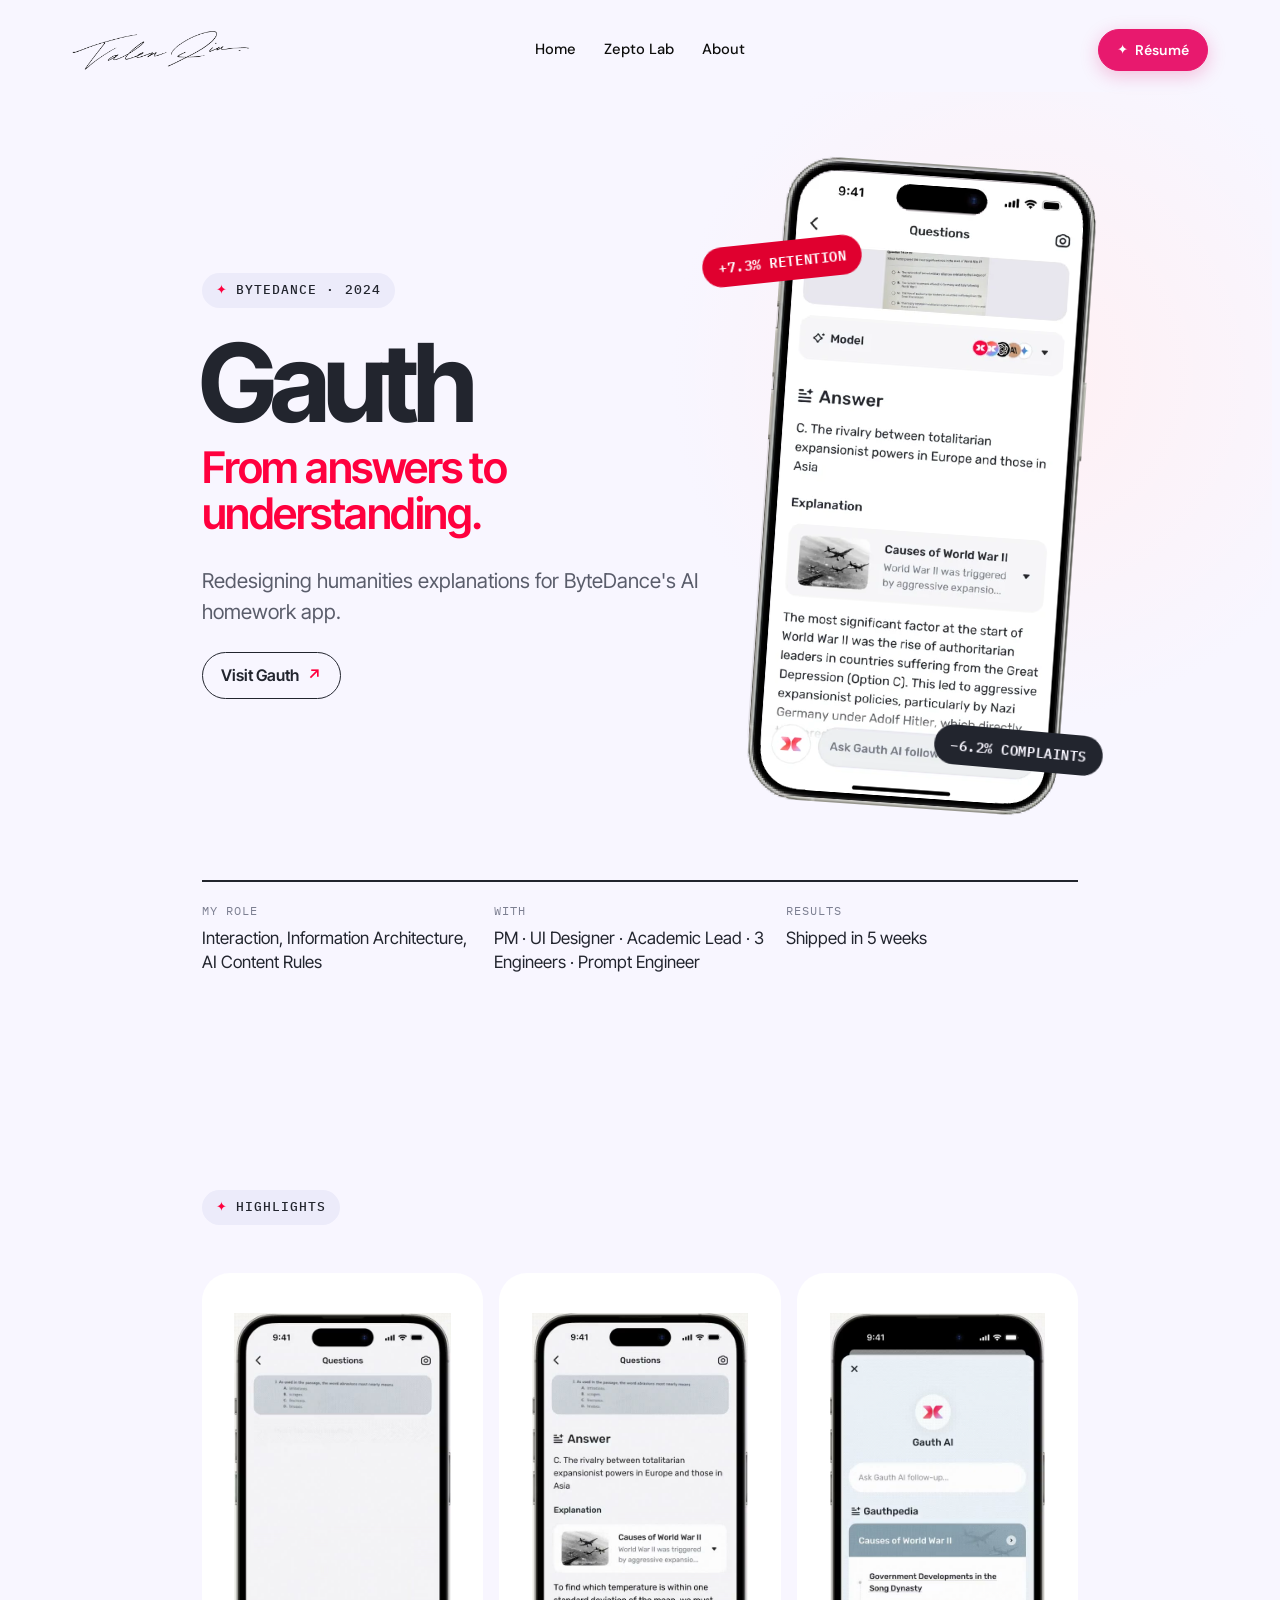
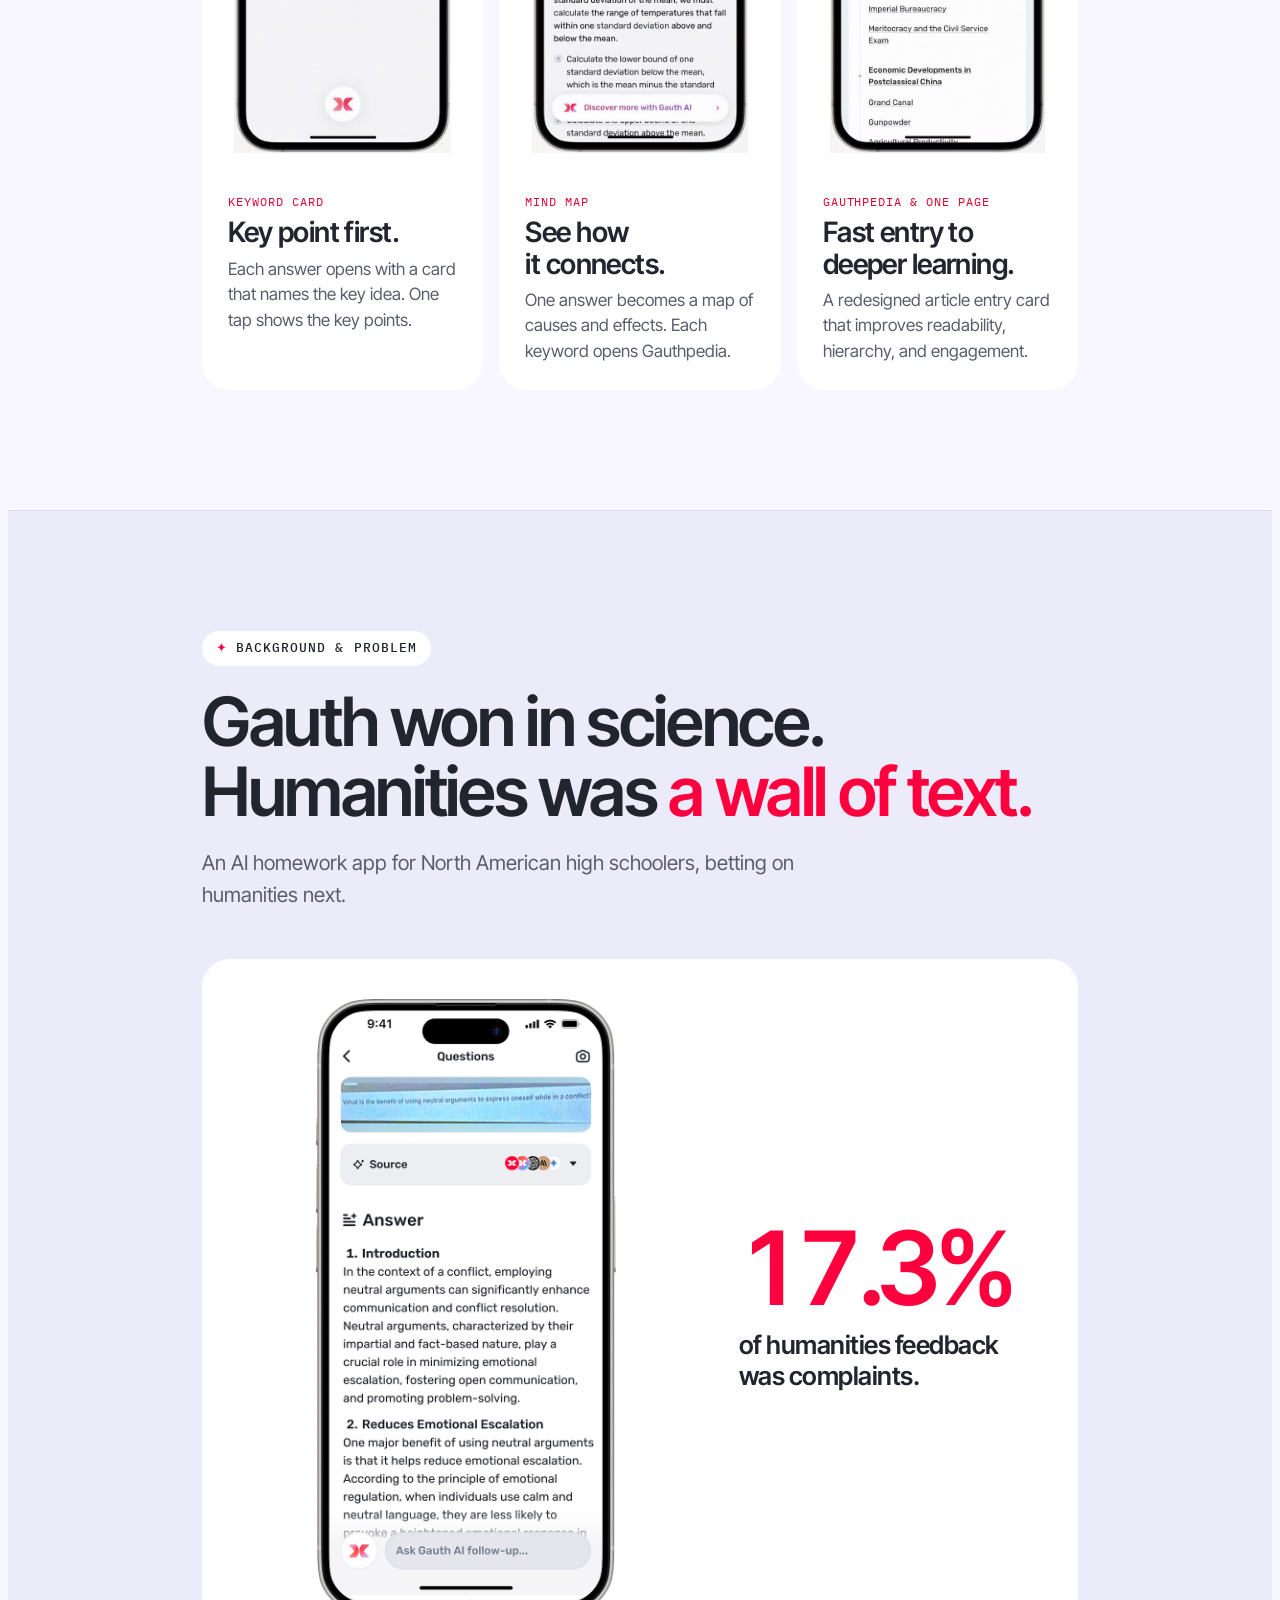
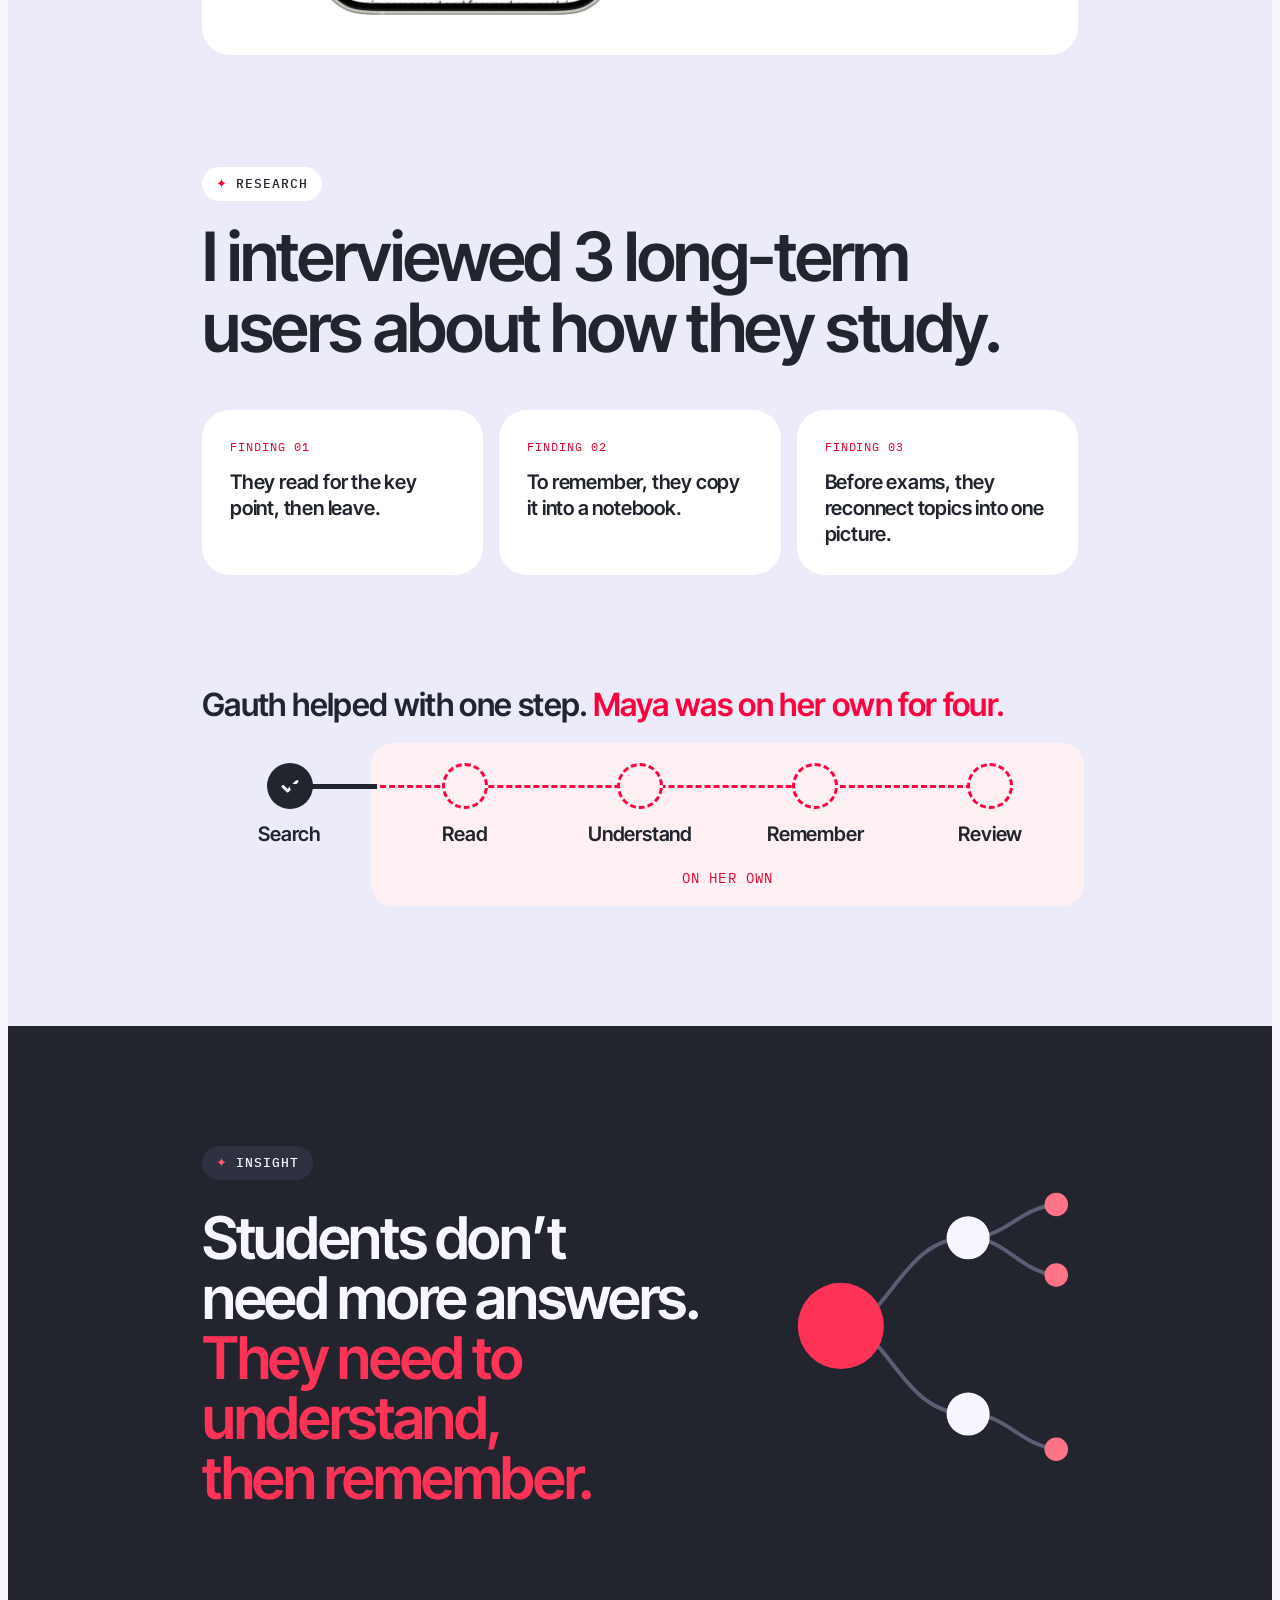
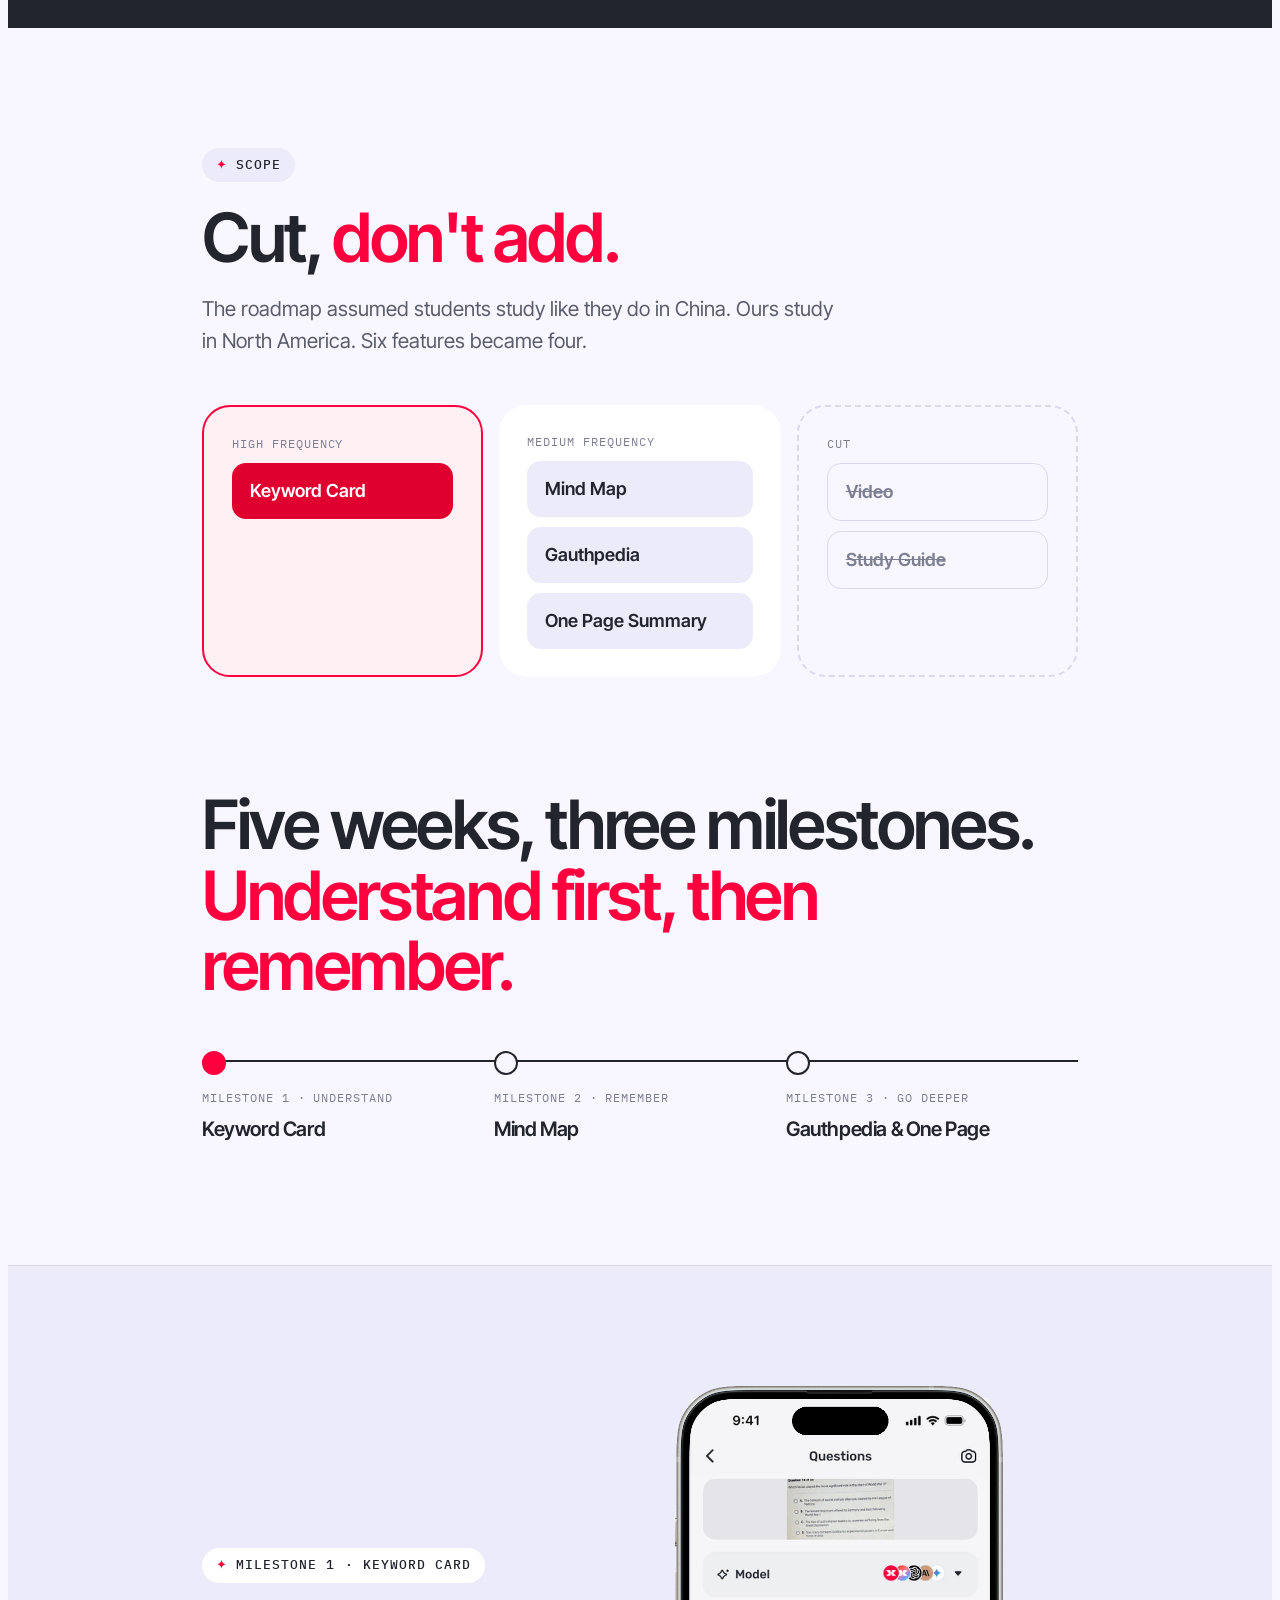
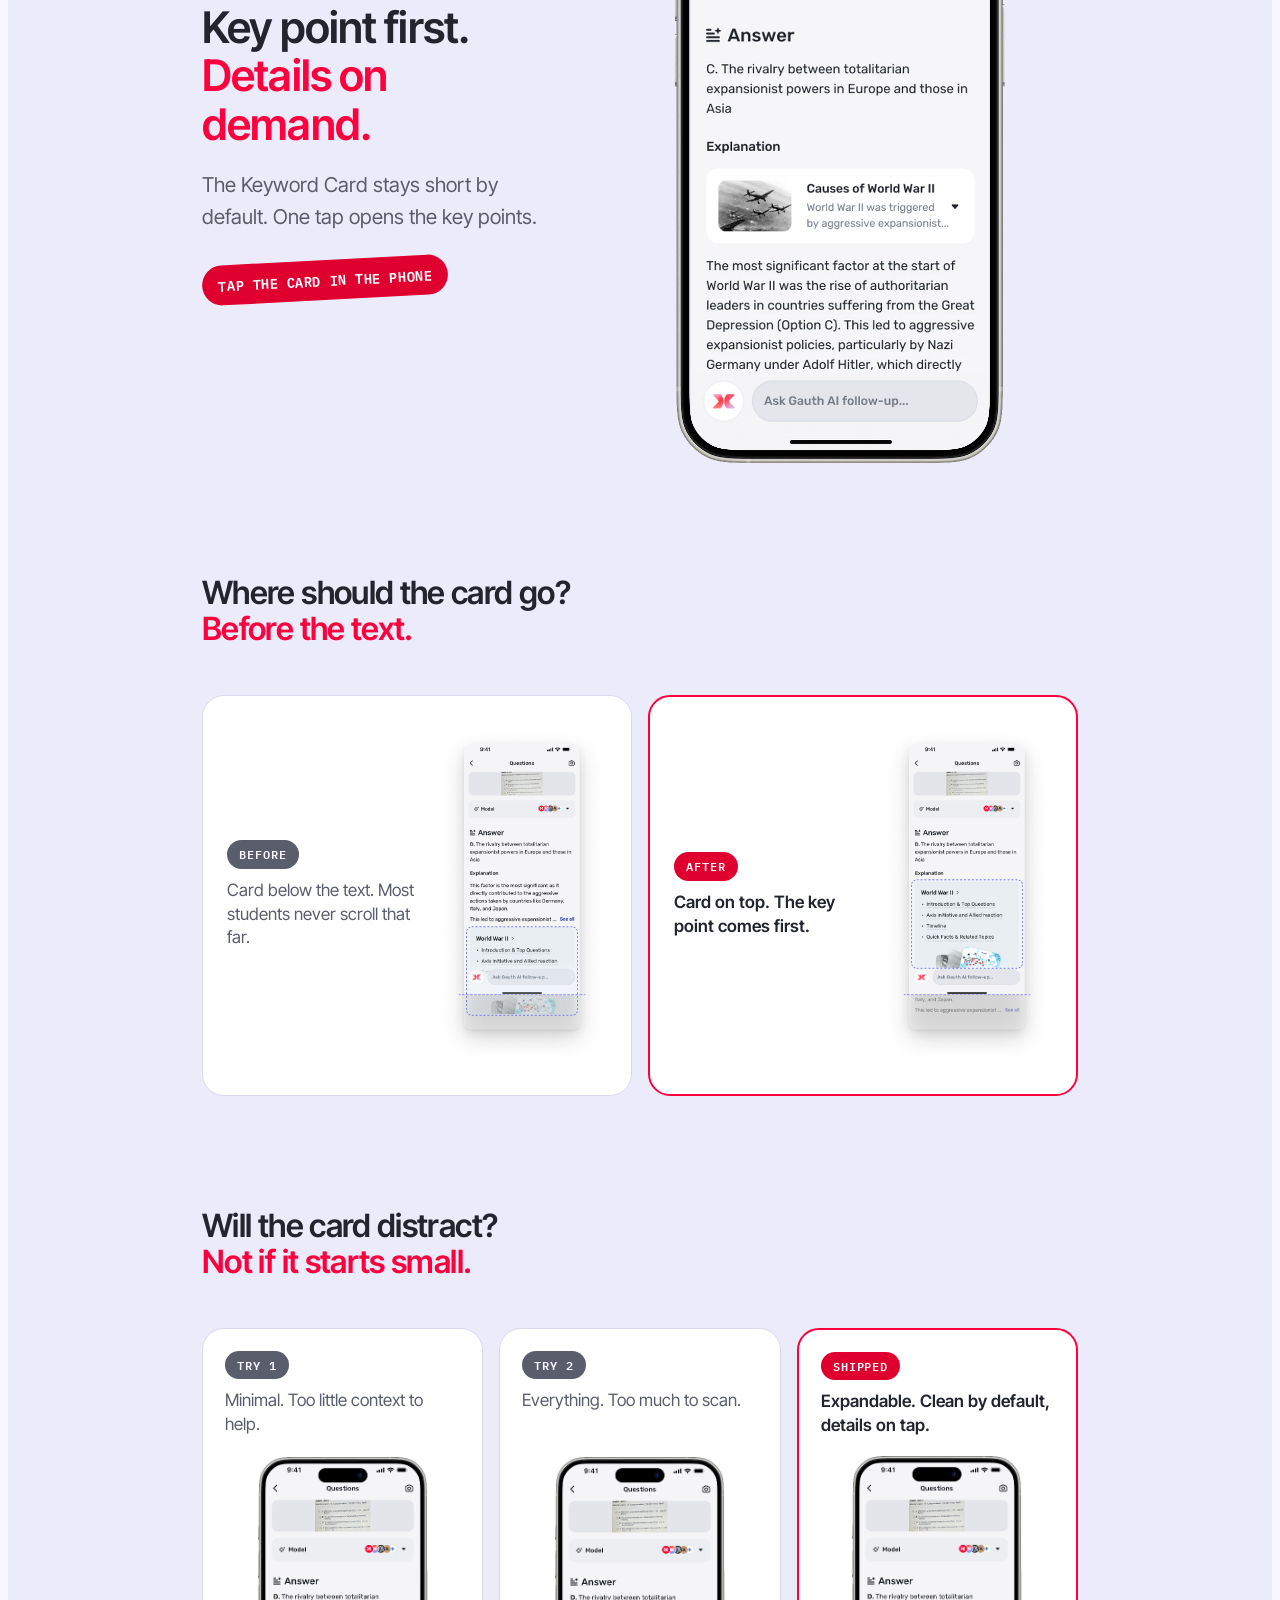
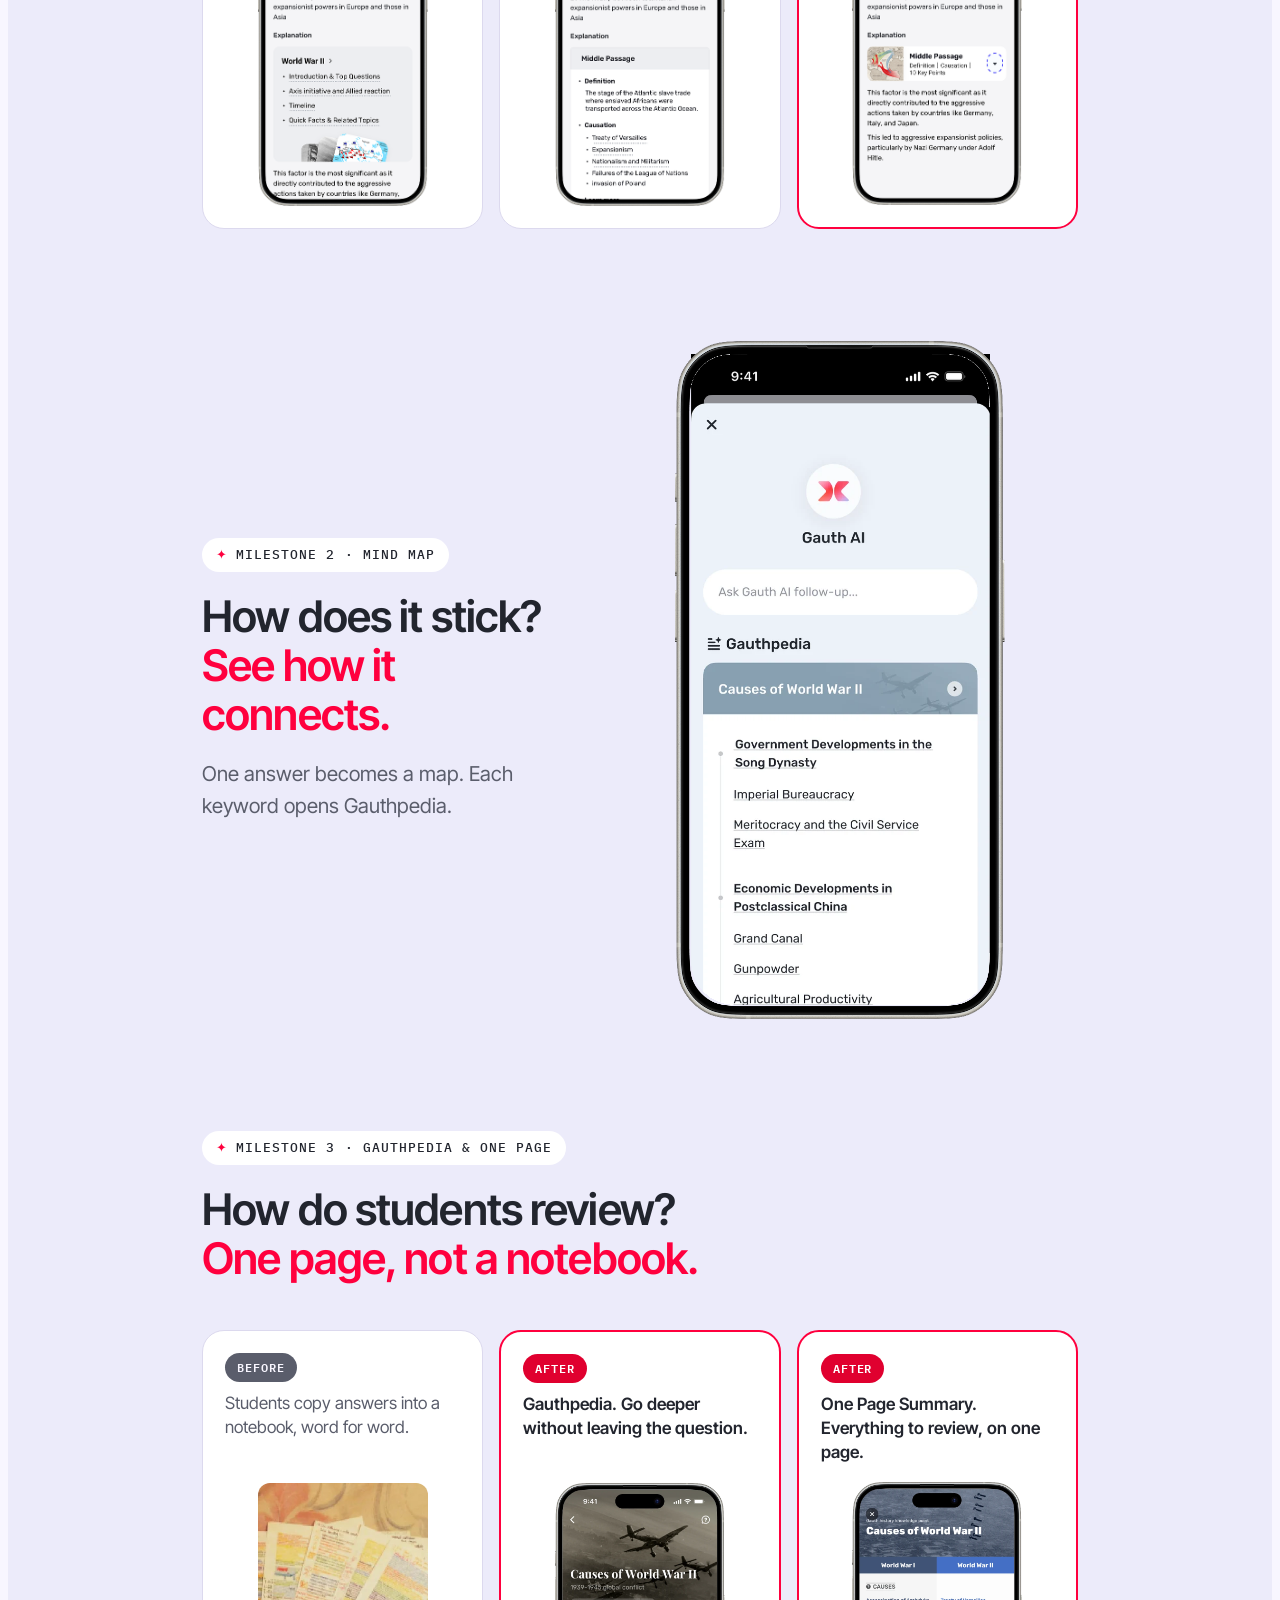
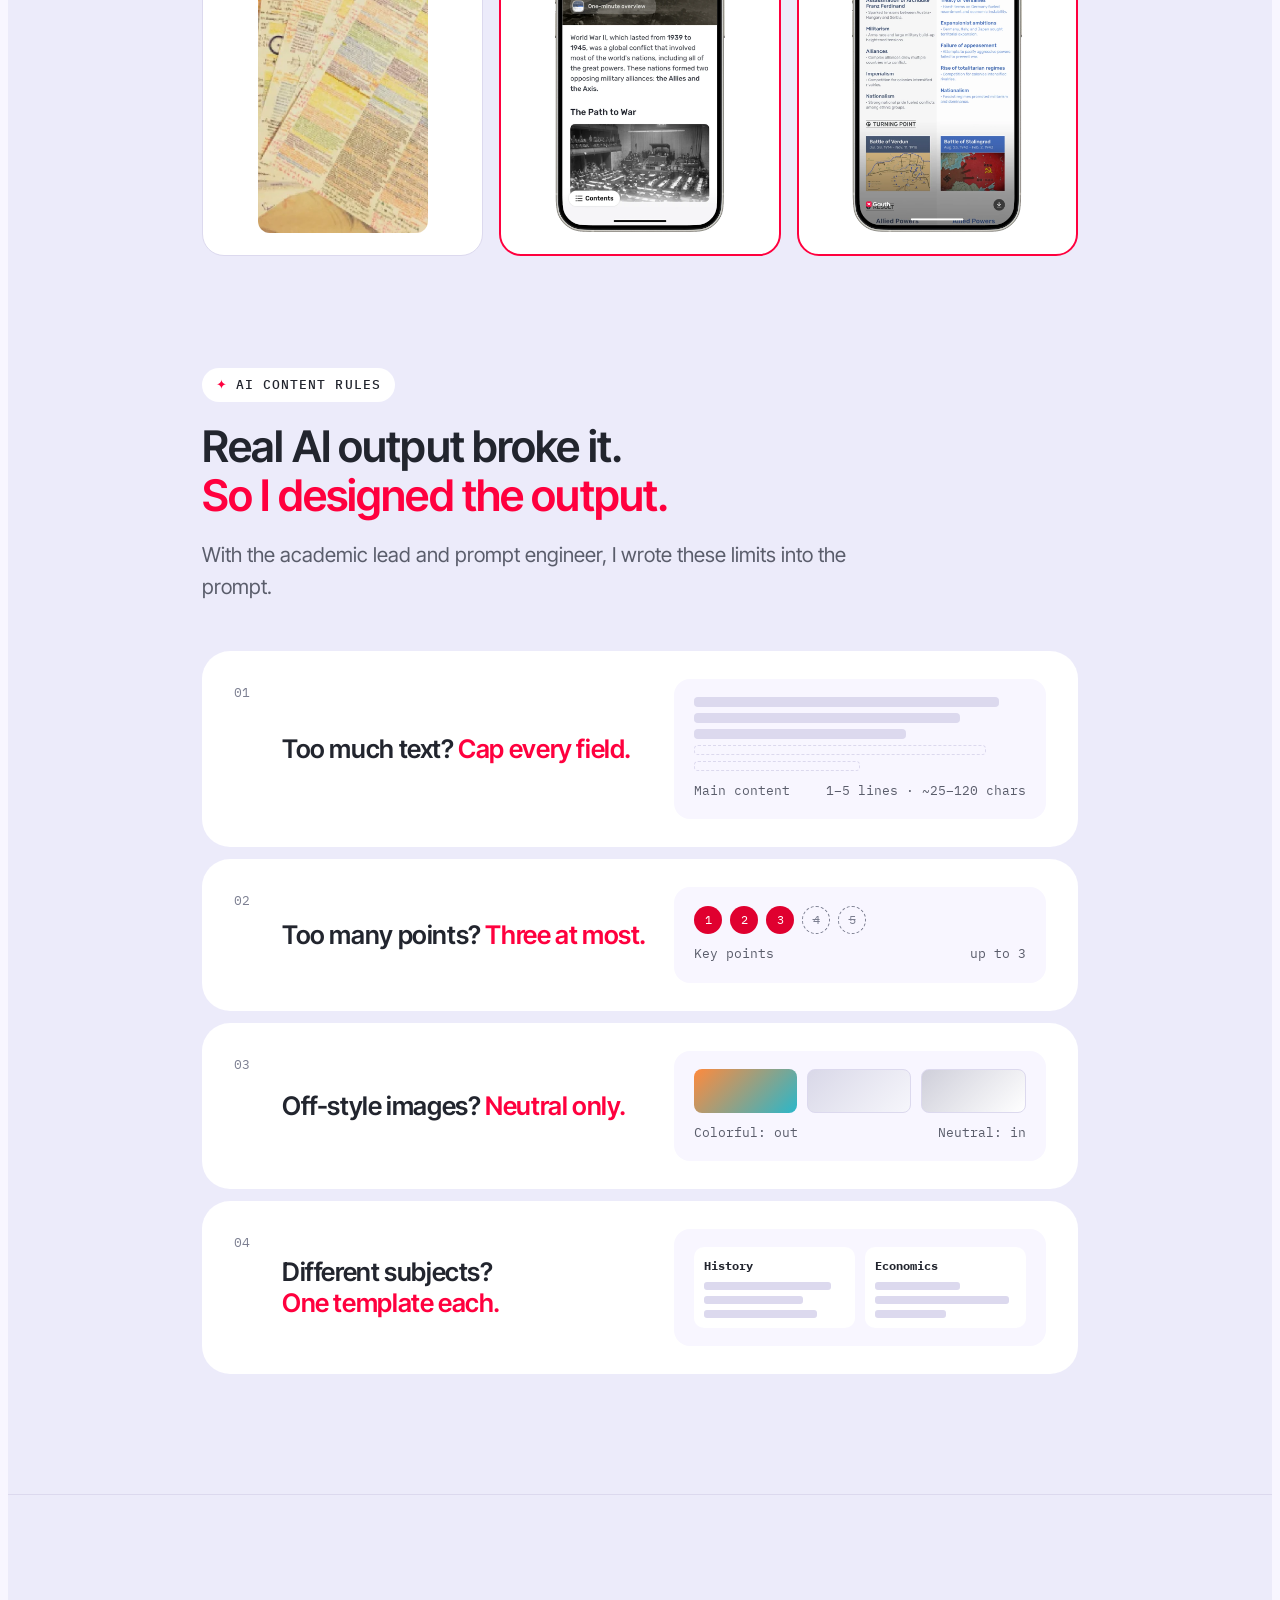
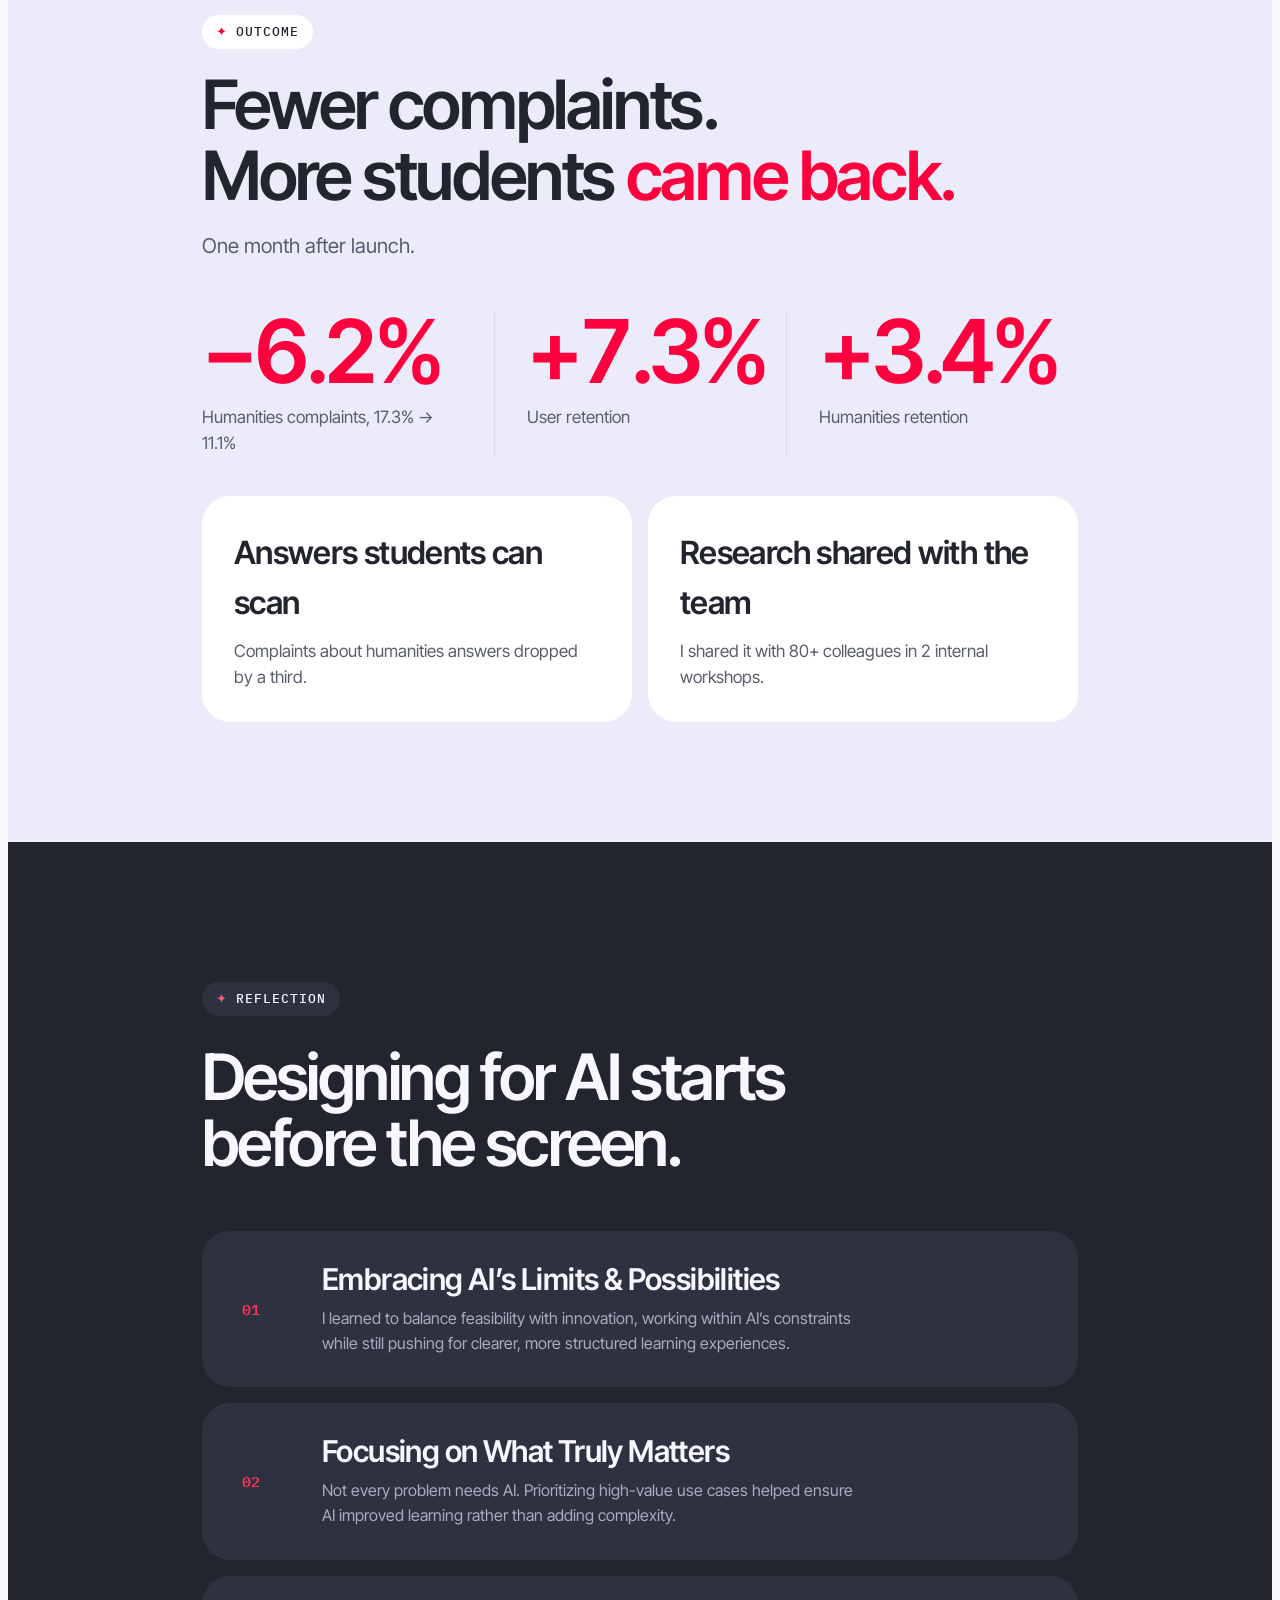
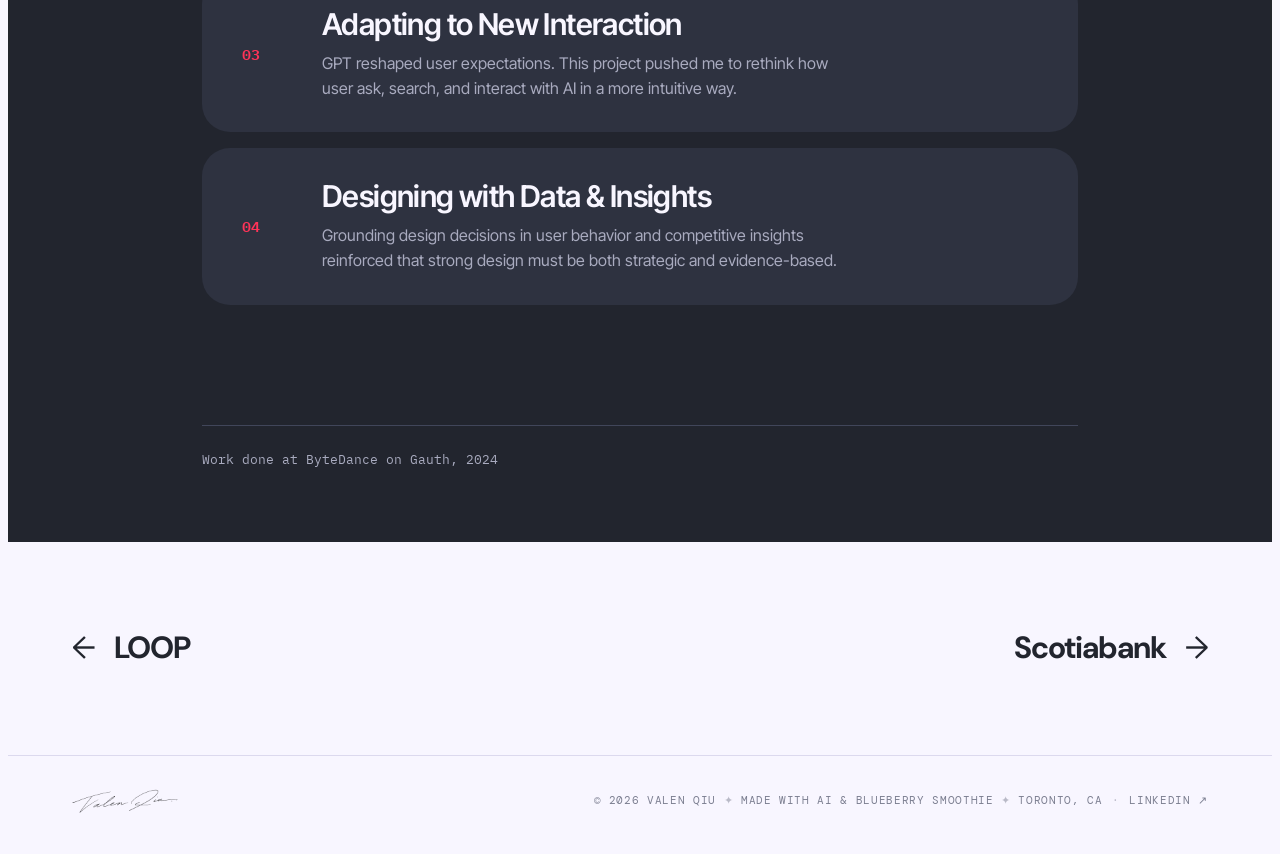
==== commit f9c00a2f: "GAuth: Gauthpedia and One Page Summary after screens; scrollable Mind Map phone Co-Authored-By: Clau" ====
--- a/gauth/index.html
+++ b/gauth/index.html
@@ -508,7 +508,7 @@
 .kc ol li::before{content:counter(kp);width:18px;height:18px;border-radius:50%;background:var(--red-bright);color:#fff;font-size:10px;font-weight:700;display:grid;place-items:center}
 .scr .body{margin-top:12px;font-weight:500}
 .phone{position:relative}
-.demo .phone.ph-real{width:min(100%,330px)!important;height:auto!important;aspect-ratio:auto!important;background:none!important;box-shadow:none!important;padding:0!important;border-radius:0!important}
+.phone.ph-real{width:min(100%,330px)!important;height:auto!important;aspect-ratio:auto!important;background:none!important;box-shadow:none!important;padding:0!important;border-radius:0!important}
 .ph-real .stage{position:relative;aspect-ratio:648/1330}
 .ph-real .scrl{position:absolute;left:4.938%;top:1.88%;width:90.432%;height:96.165%;overflow-y:auto;overflow-x:hidden;scrollbar-width:none;background:#F5F5F7;border-radius:0 0 44px 44px;overscroll-behavior:auto}
 .ph-real .scrl::-webkit-scrollbar{display:none}
@@ -520,6 +520,8 @@
 .ph-real .sbox img{position:absolute;left:0;width:100%;height:auto;display:block}
 .ph-real .sbox .hdr{top:0}.ph-real .sbox .ftr{bottom:0}
 .ph-real .bz{position:absolute;left:0;top:0;width:100%;height:100%;pointer-events:none}
+.ph-real.mm .lcw{padding:16.38% 0 0}
+.ph-real.mm .scrl{background:#ECF0F9}
 .ph-real .hot2{position:absolute;left:3%;width:94%;border:0;background:transparent;border-radius:18px;cursor:var(--cur-hand,pointer)}
 .ph-real .hot2.ha{top:32.19%;height:8.34%}
 .ph-real .hot2.hb{top:22.95%;height:5.53%}
@@ -848,8 +850,14 @@
         <h3 style="font-size:clamp(28px,3.4vw,44px)">How does it stick?<br><span class="red">See how it connects.</span></h3>
         <p class="lede">One answer becomes a map. Each keyword opens Gauthpedia.</p>
       </div>
-      <div class="phone phimg" aria-label="Mind Map screen">
-        <div class="scr"><span class="slot">Image: Mind Map screen</span></div>
+      <div class="phone ph-real mm" aria-label="Mind Map screen: scroll to see the whole Gauthpedia contents">
+        <div class="stage">
+          <div class="scrl" tabindex="0" aria-label="Scrollable Mind Map screen">
+            <div class="lcw"><div class="lci"><img src="../images/gauth/mm-content.webp" alt="The Mind Map screen: Gauth AI, then the Gauthpedia contents for Causes of World War II as a tree of linked topics, scrolling down to Check All contents in Gauthpedia." width="586" height="1674"></div></div>
+          </div>
+          <div class="sbox" aria-hidden="true"><img class="hdr" src="../images/gauth/mm-header.png" alt="" width="586" height="96"></div>
+          <img class="bz" src="../images/gauth/phone-bezel.png" alt="" width="648" height="1330">
+        </div>
       </div>
     </div>
 
@@ -857,8 +865,8 @@
       <div class="head"><span class="pill" style="align-self:flex-start">Milestone 3 · Gauthpedia &amp; One Page</span><h3 style="font-size:clamp(28px,3.4vw,44px)">How do students review?<br><span class="red">One page, not a notebook.</span></h3></div>
       <div class="ba-row tri">
         <div class="ba-box b"><div class="t"><span class="lab">BEFORE</span><p class="cap">Students copy answers into a notebook, word for word.</p></div><div class="shot"><img src="[data-uri]" alt="Handwritten study notes covered in highlighter" loading="lazy" style="object-fit:cover;border-radius:12px"></div></div>
-        <div class="ba-box a"><div class="t"><span class="lab">AFTER</span><p class="cap">Gauthpedia. Go deeper without leaving the question.</p></div><div class="shot"><img src="[data-uri]" alt="Gauthpedia article on World War II" loading="lazy"></div></div>
-        <div class="ba-box a"><div class="t"><span class="lab">AFTER</span><p class="cap">One Page Summary. Everything to review, on one page.</p></div><div class="shot"><span class="slot">Figma</span></div></div>
+        <div class="ba-box a"><div class="t"><span class="lab">AFTER</span><p class="cap">Gauthpedia. Go deeper without leaving the question.</p></div><div class="shot"><img src="../images/gauth/gauthpedia-after.webp" alt="Gauthpedia article on Causes of World War II, with a one-minute overview and the Path to War section" loading="lazy" width="648" height="1330"></div></div>
+        <div class="ba-box a"><div class="t"><span class="lab">AFTER</span><p class="cap">One Page Summary. Everything to review, on one page.</p></div><div class="shot"><img src="../images/gauth/one-page-after.webp" alt="One Page Summary of Causes of World War II: causes of World War I and World War II side by side, with the turning points" loading="lazy" width="648" height="1331"></div></div>
       </div>
     </div>
 
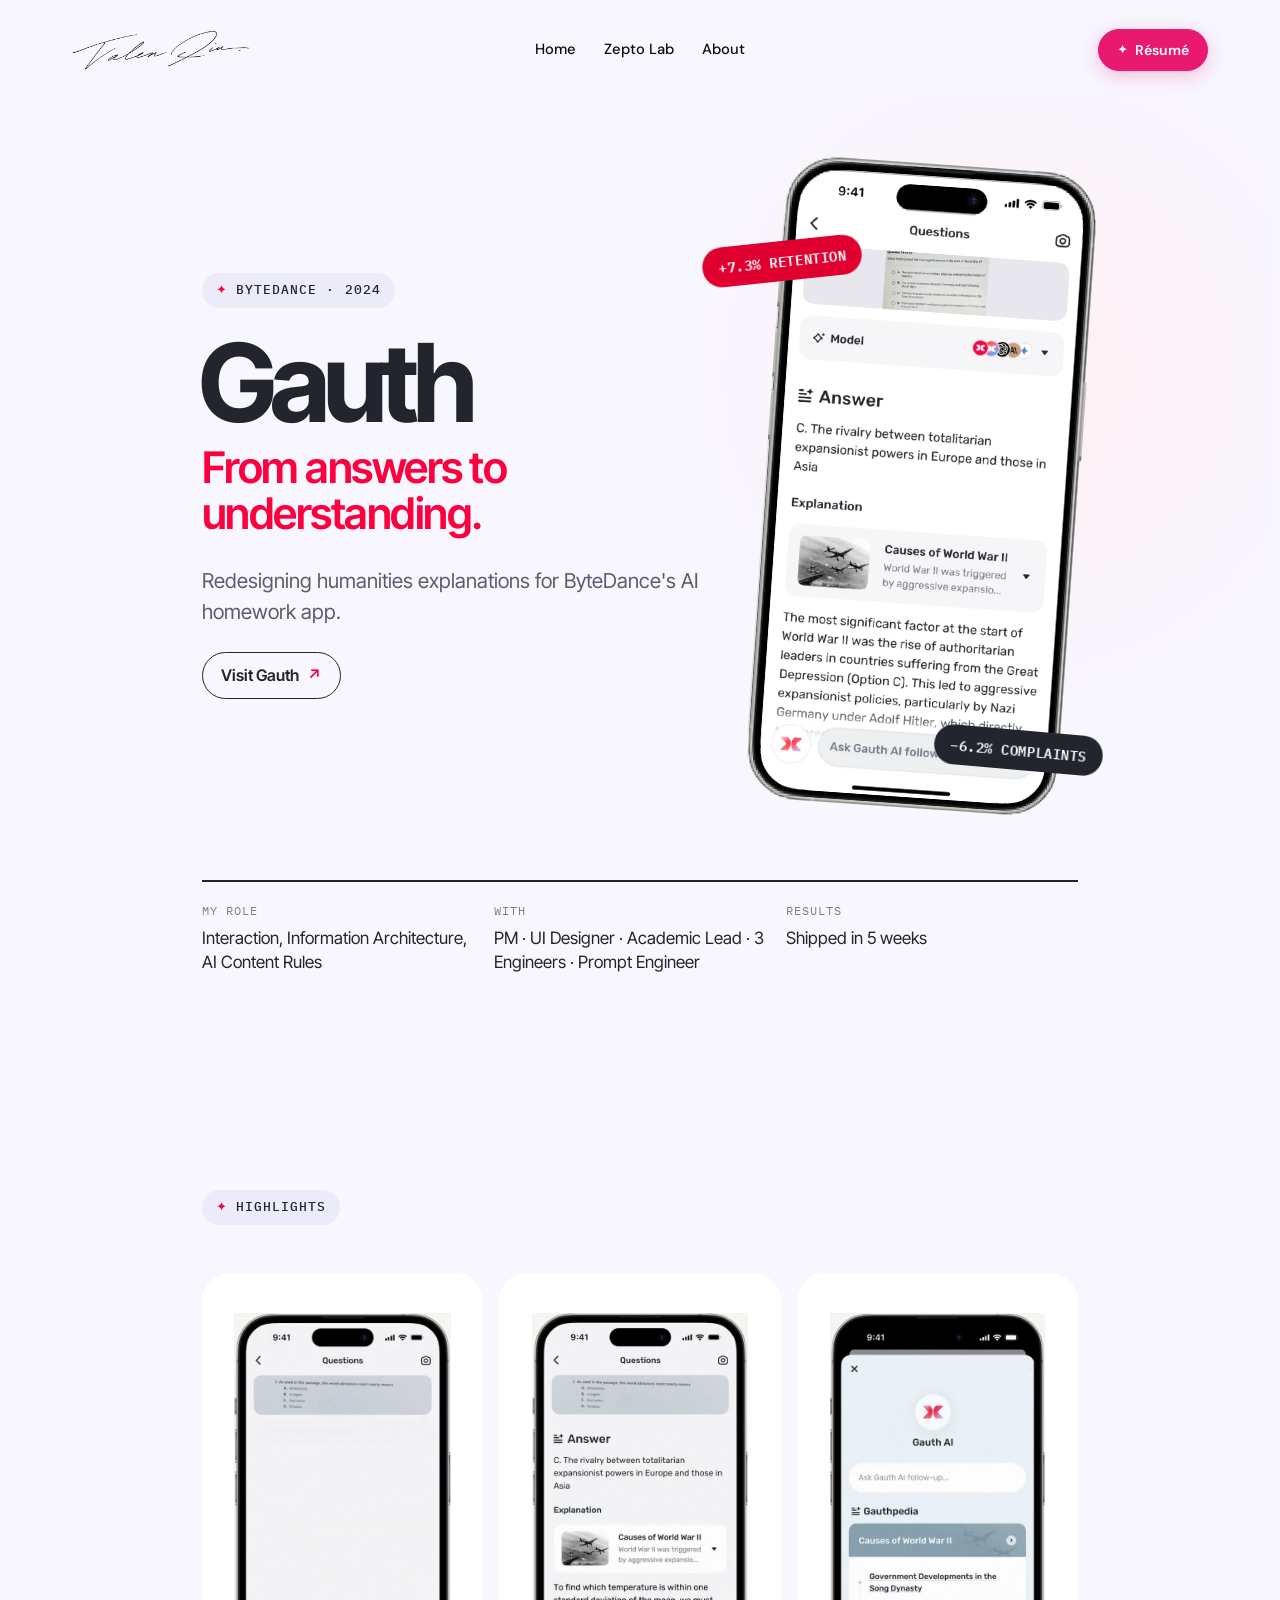
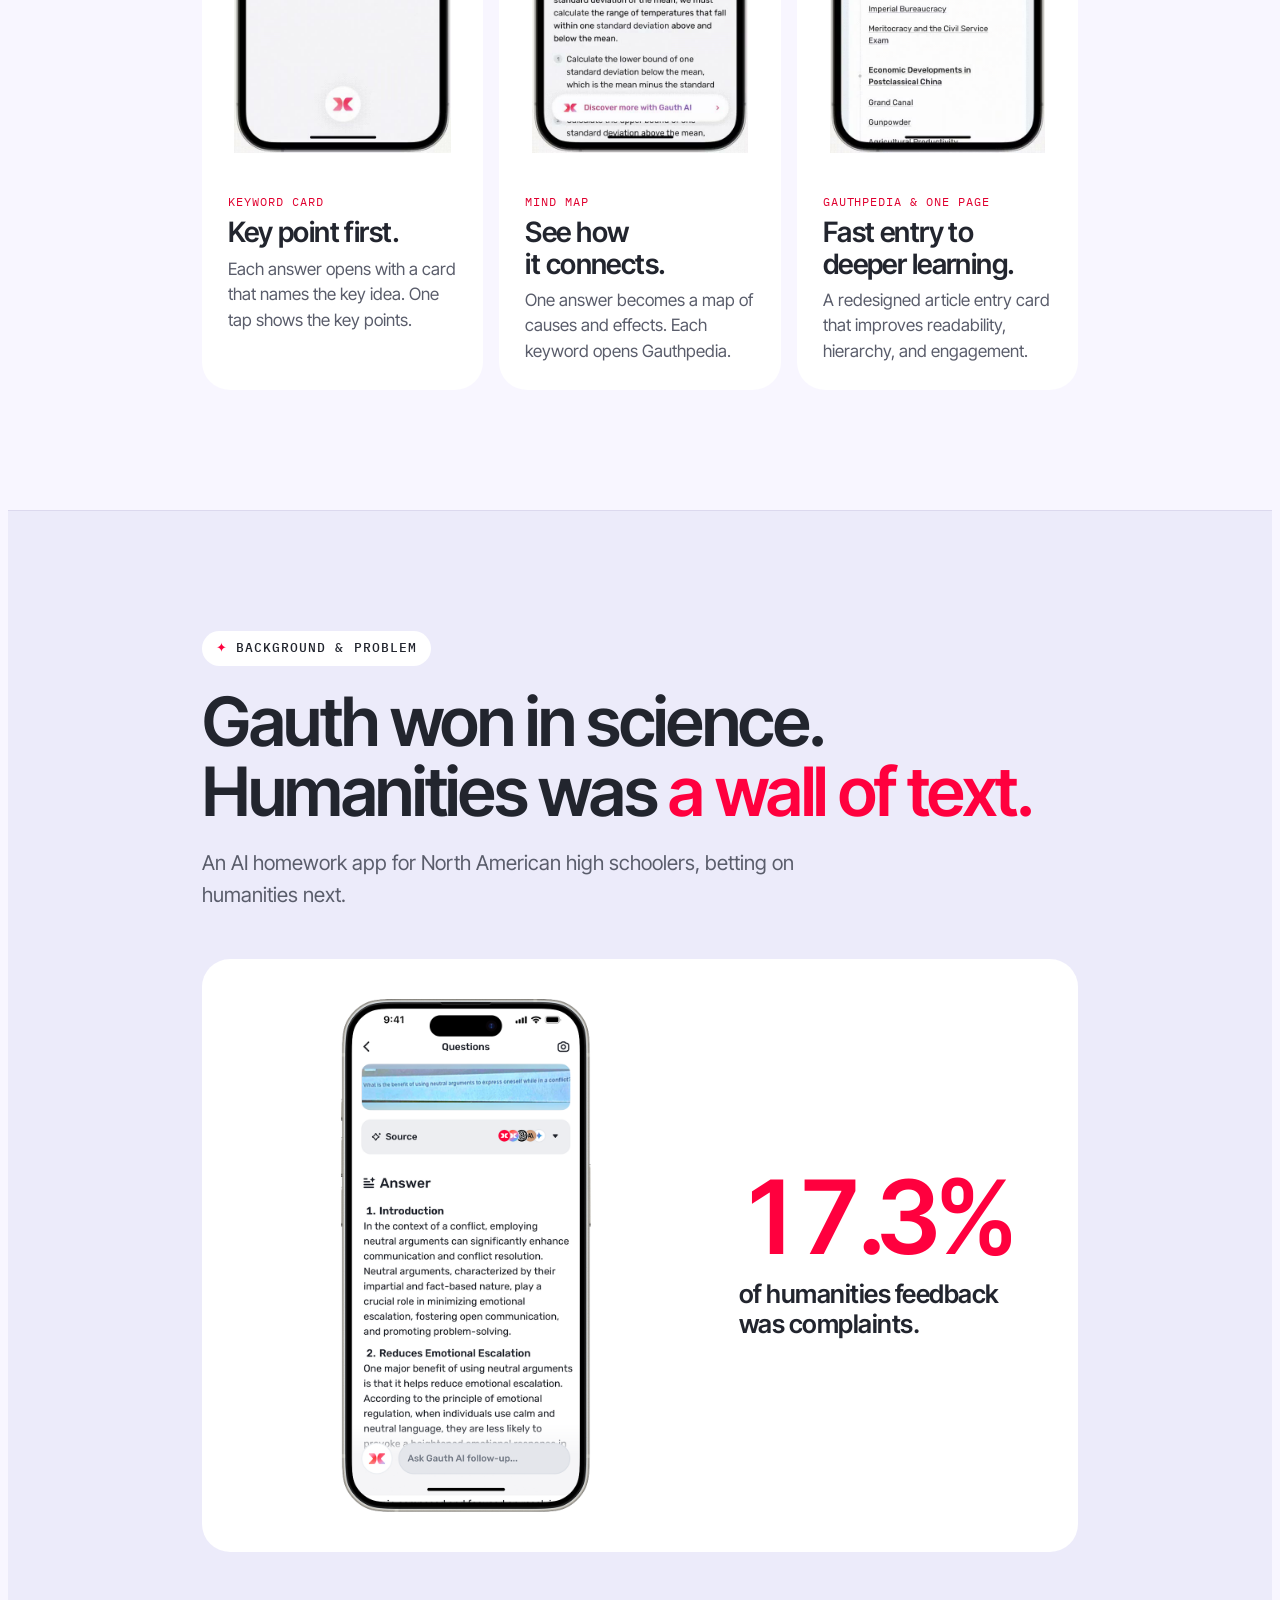
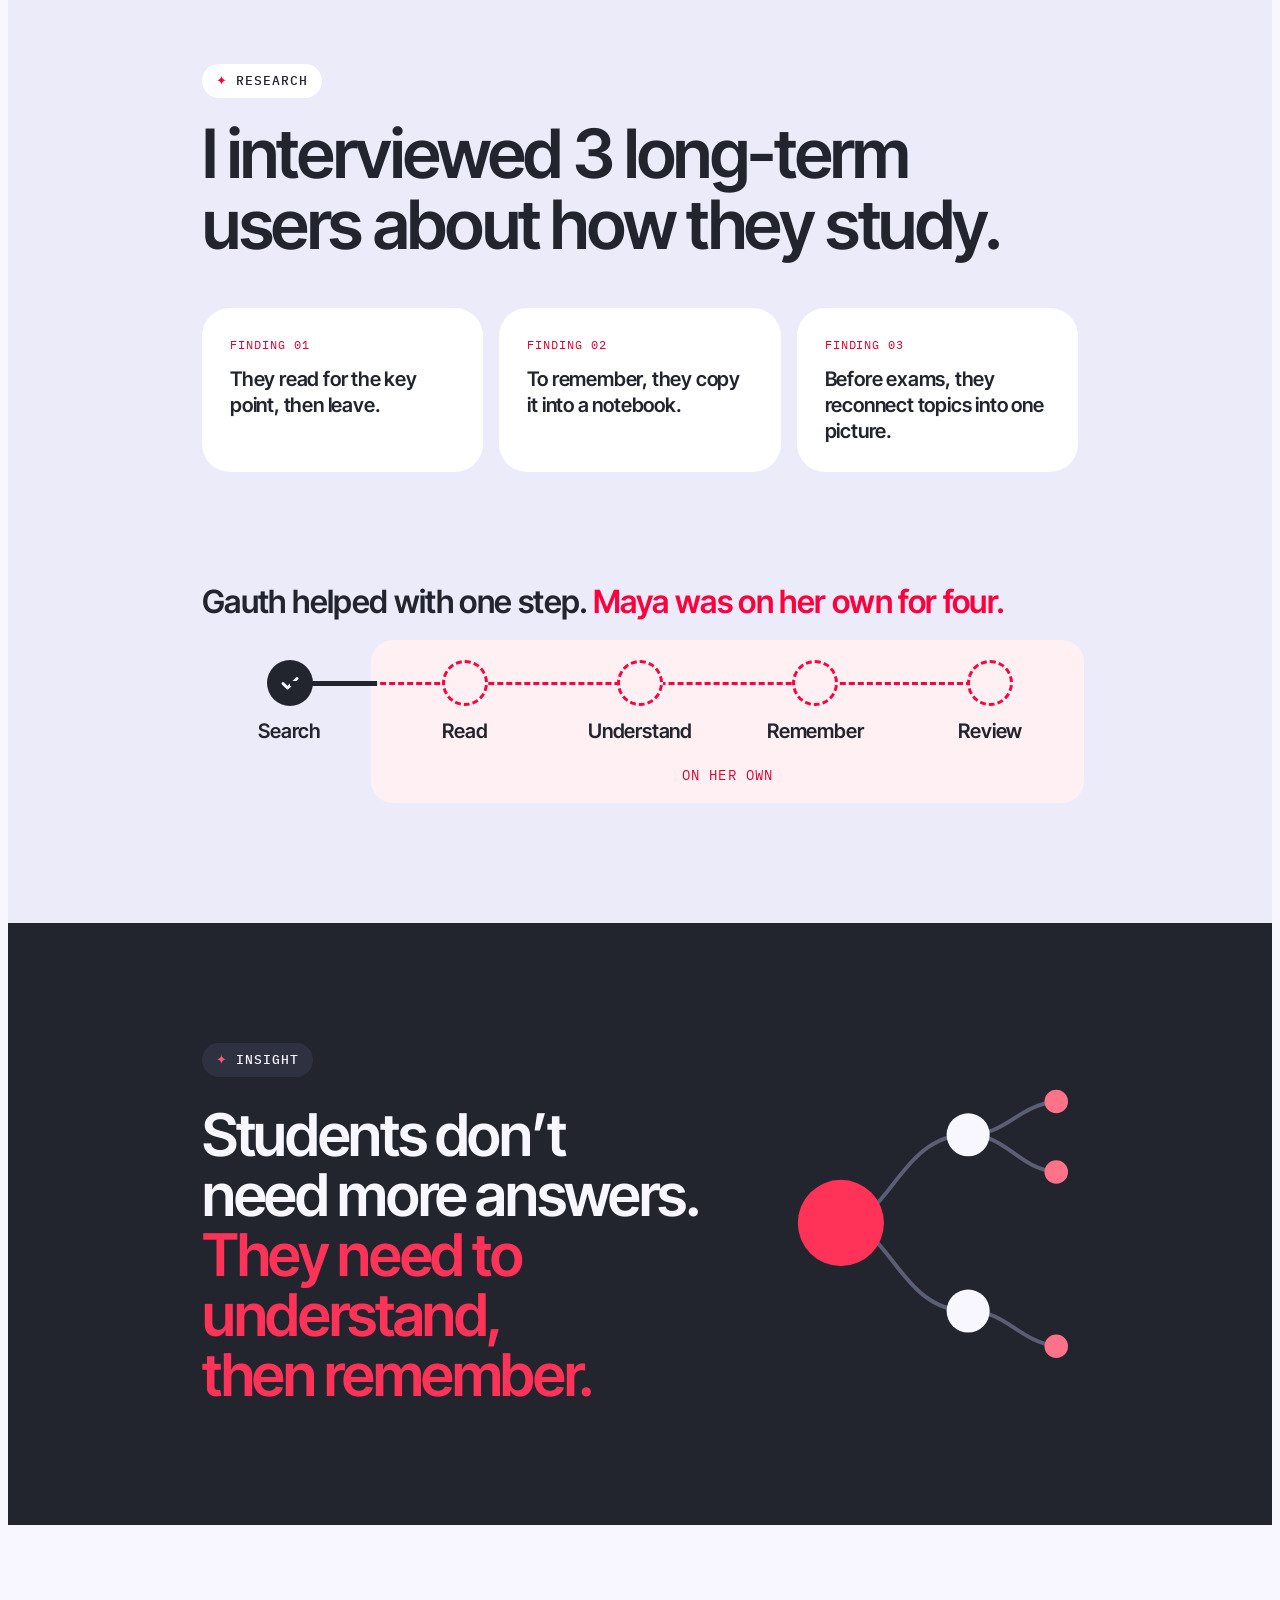
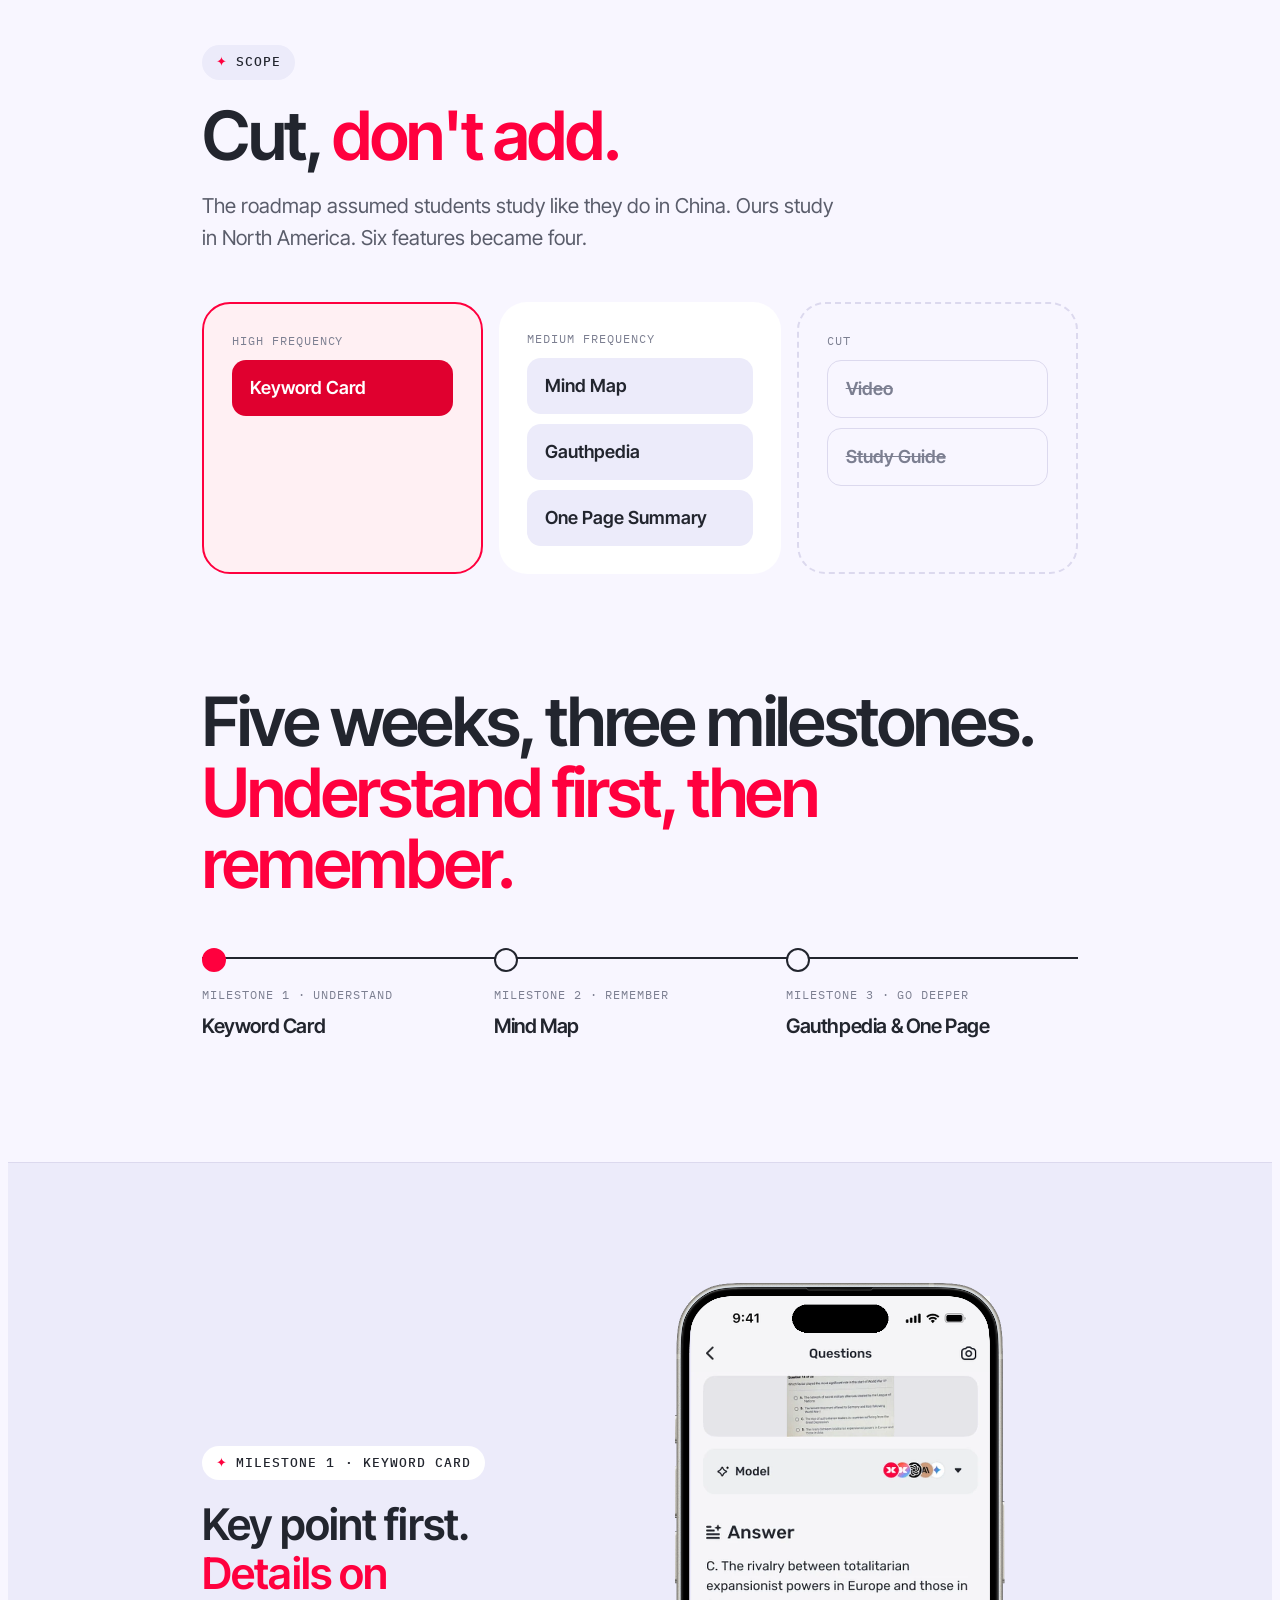
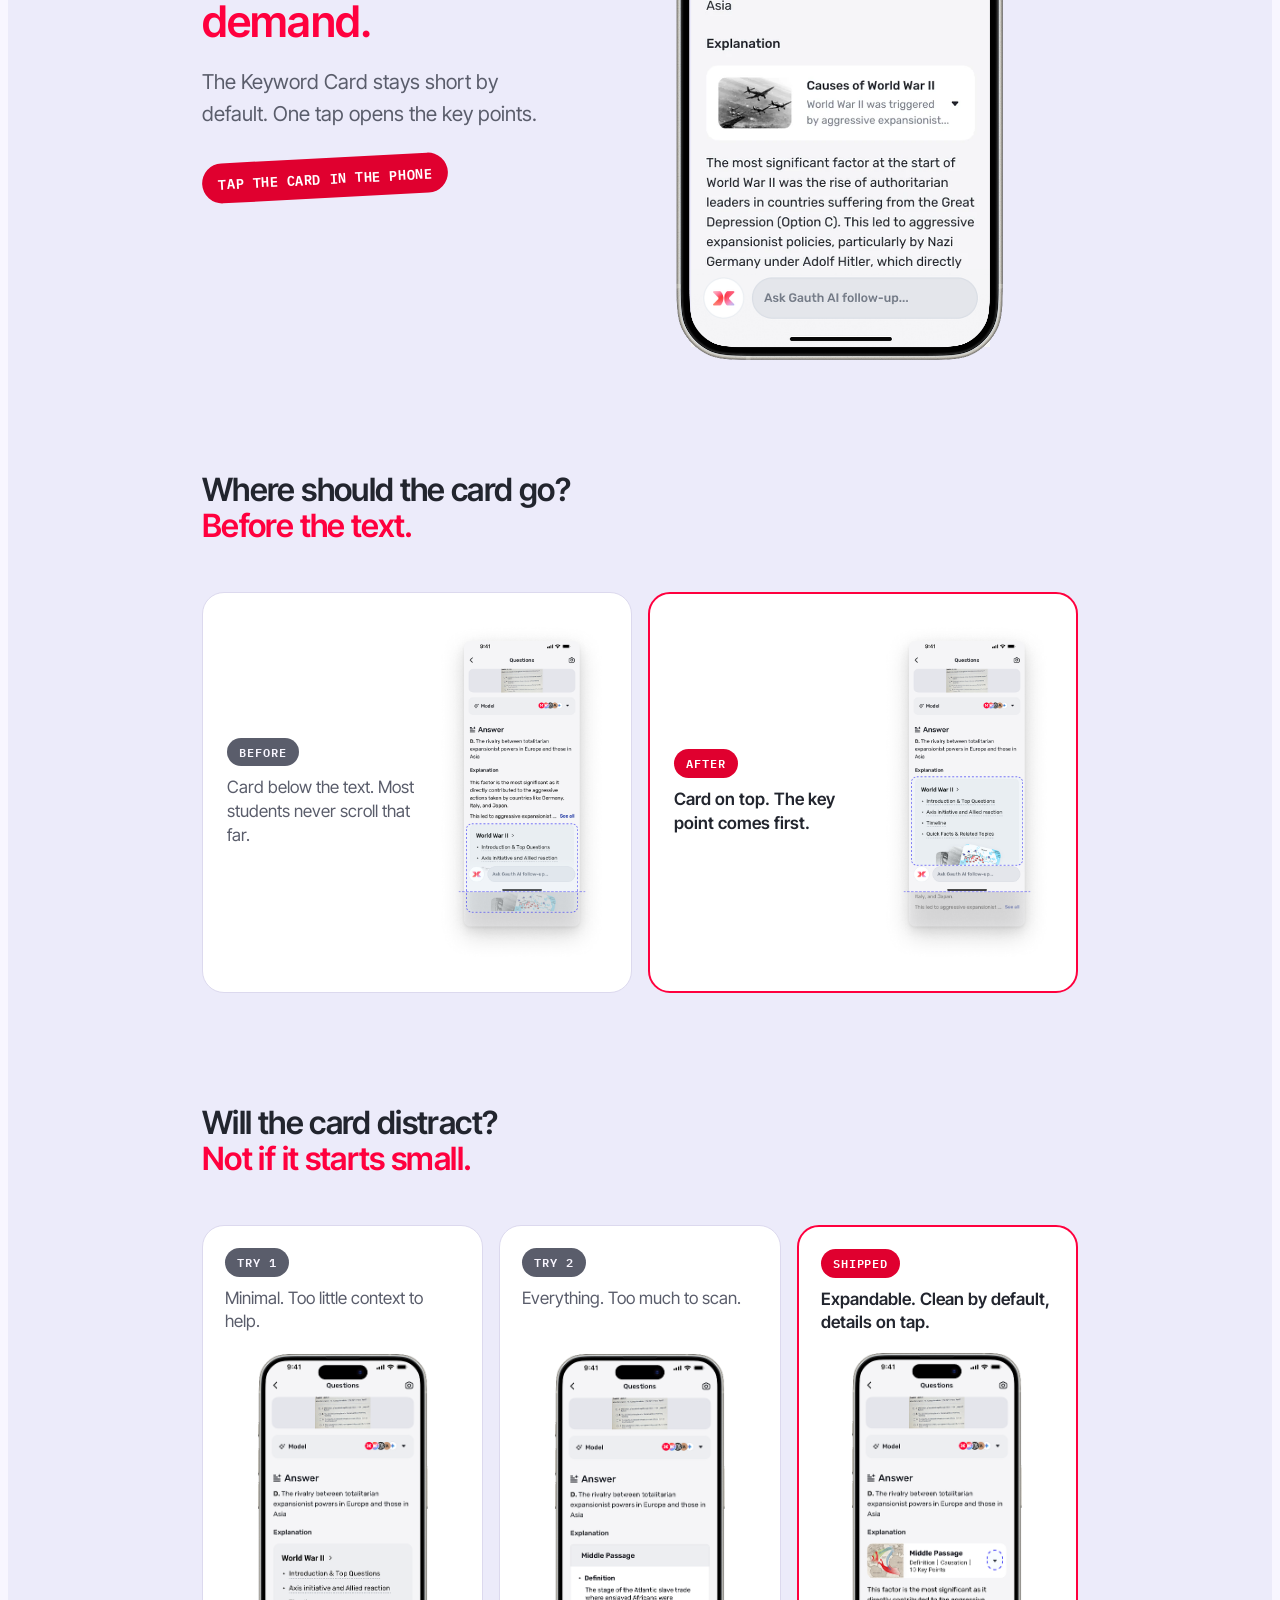
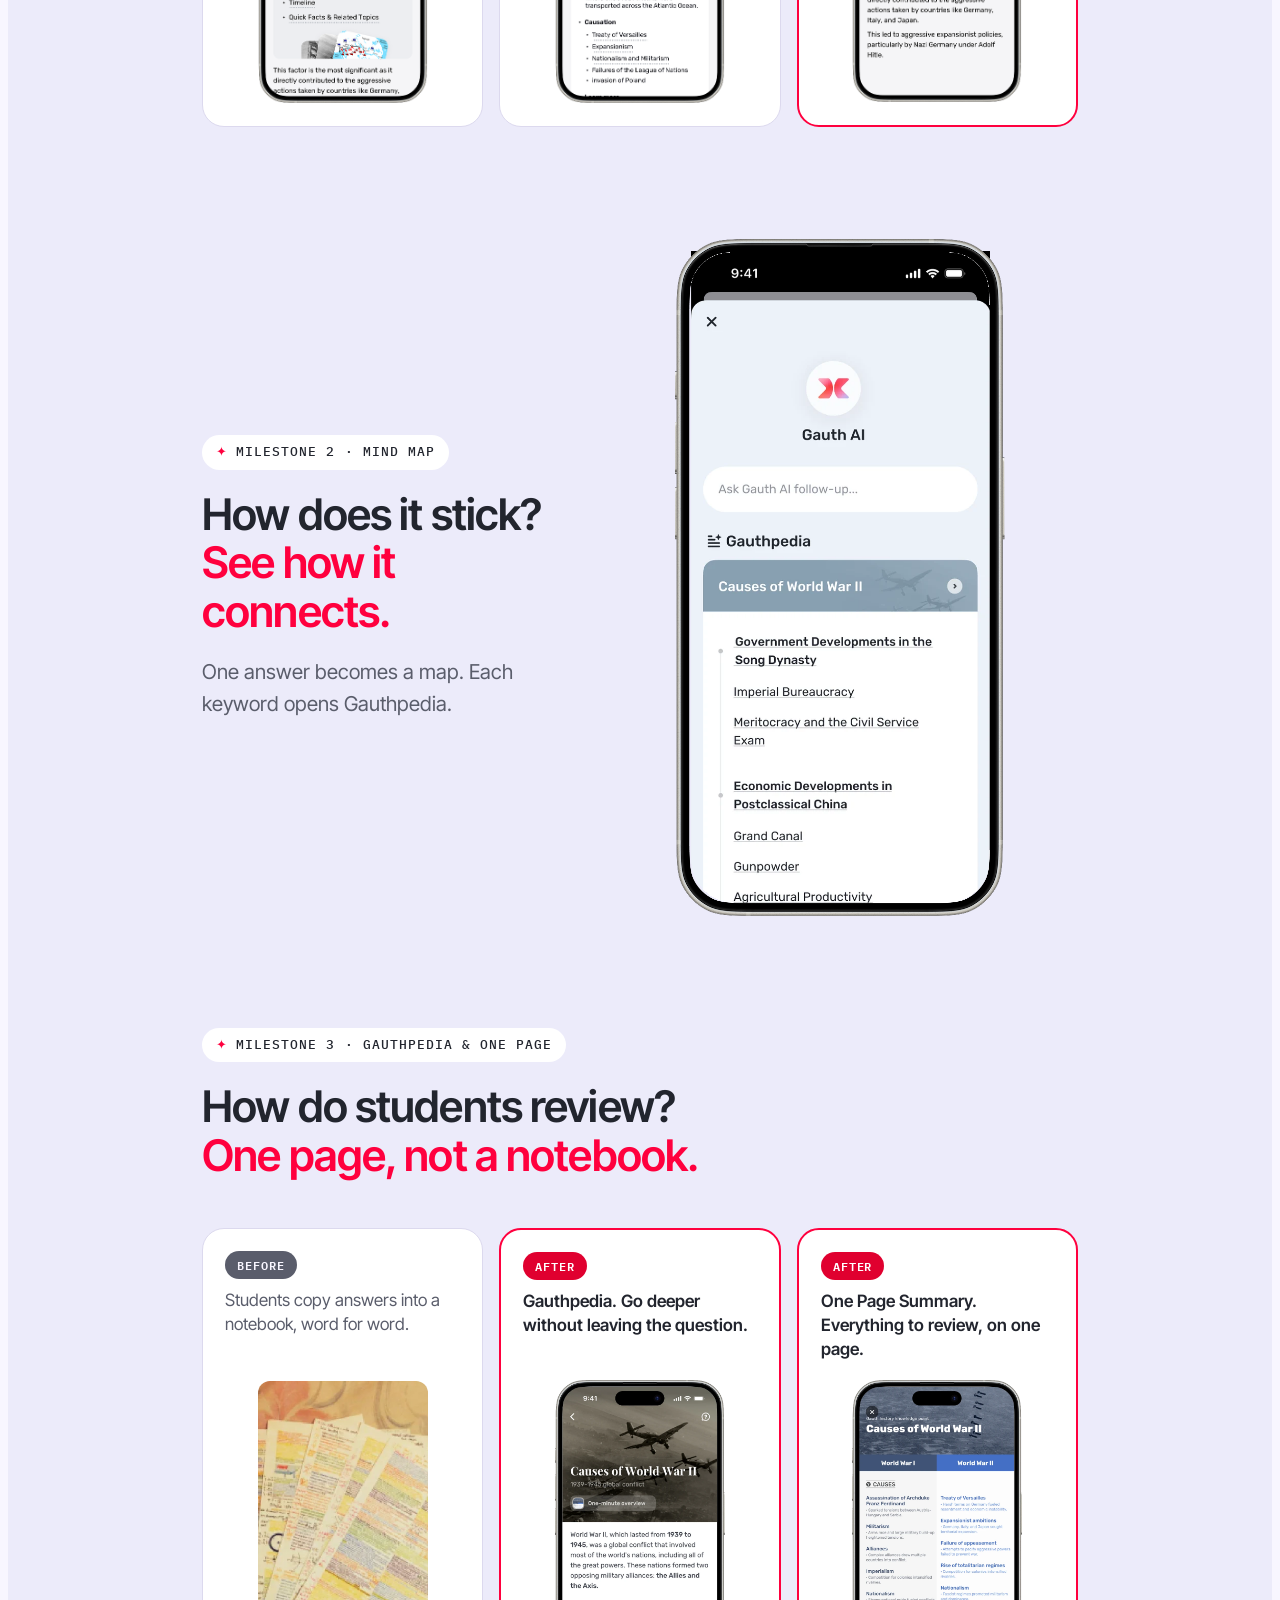
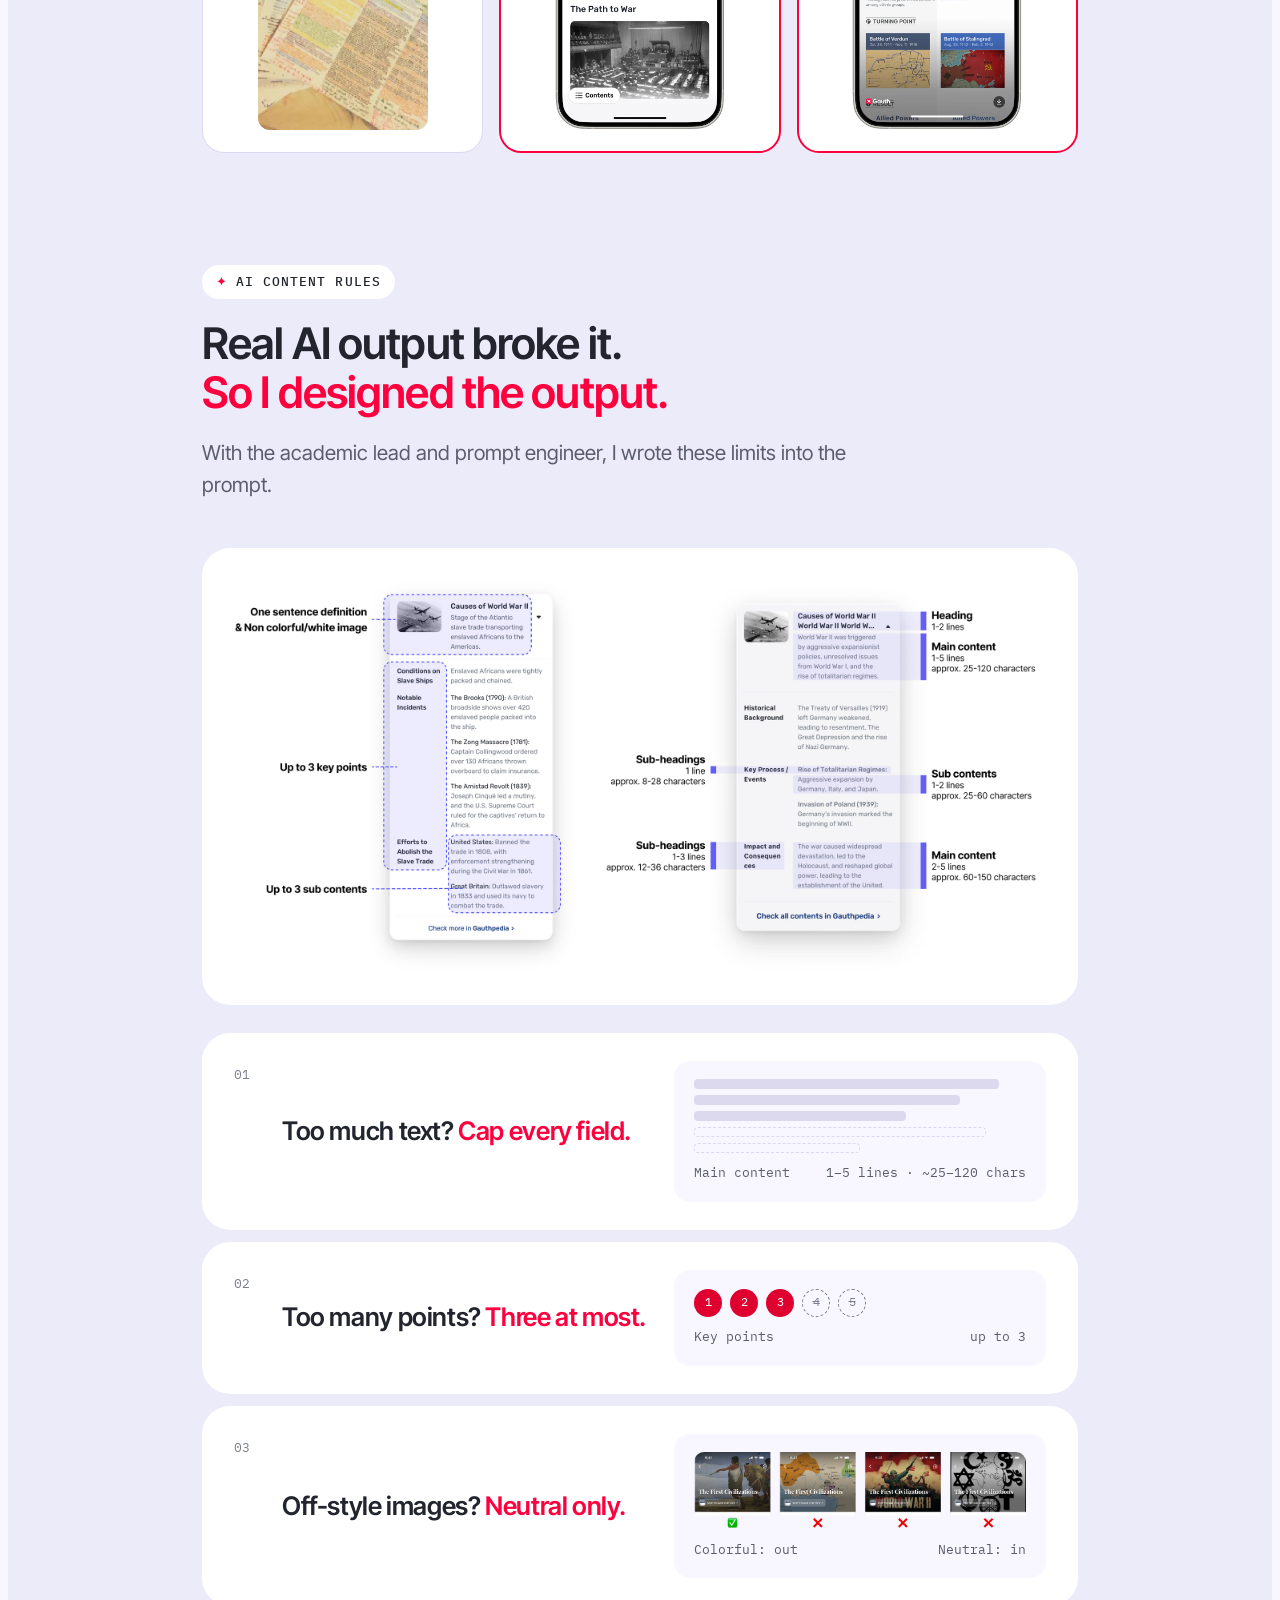
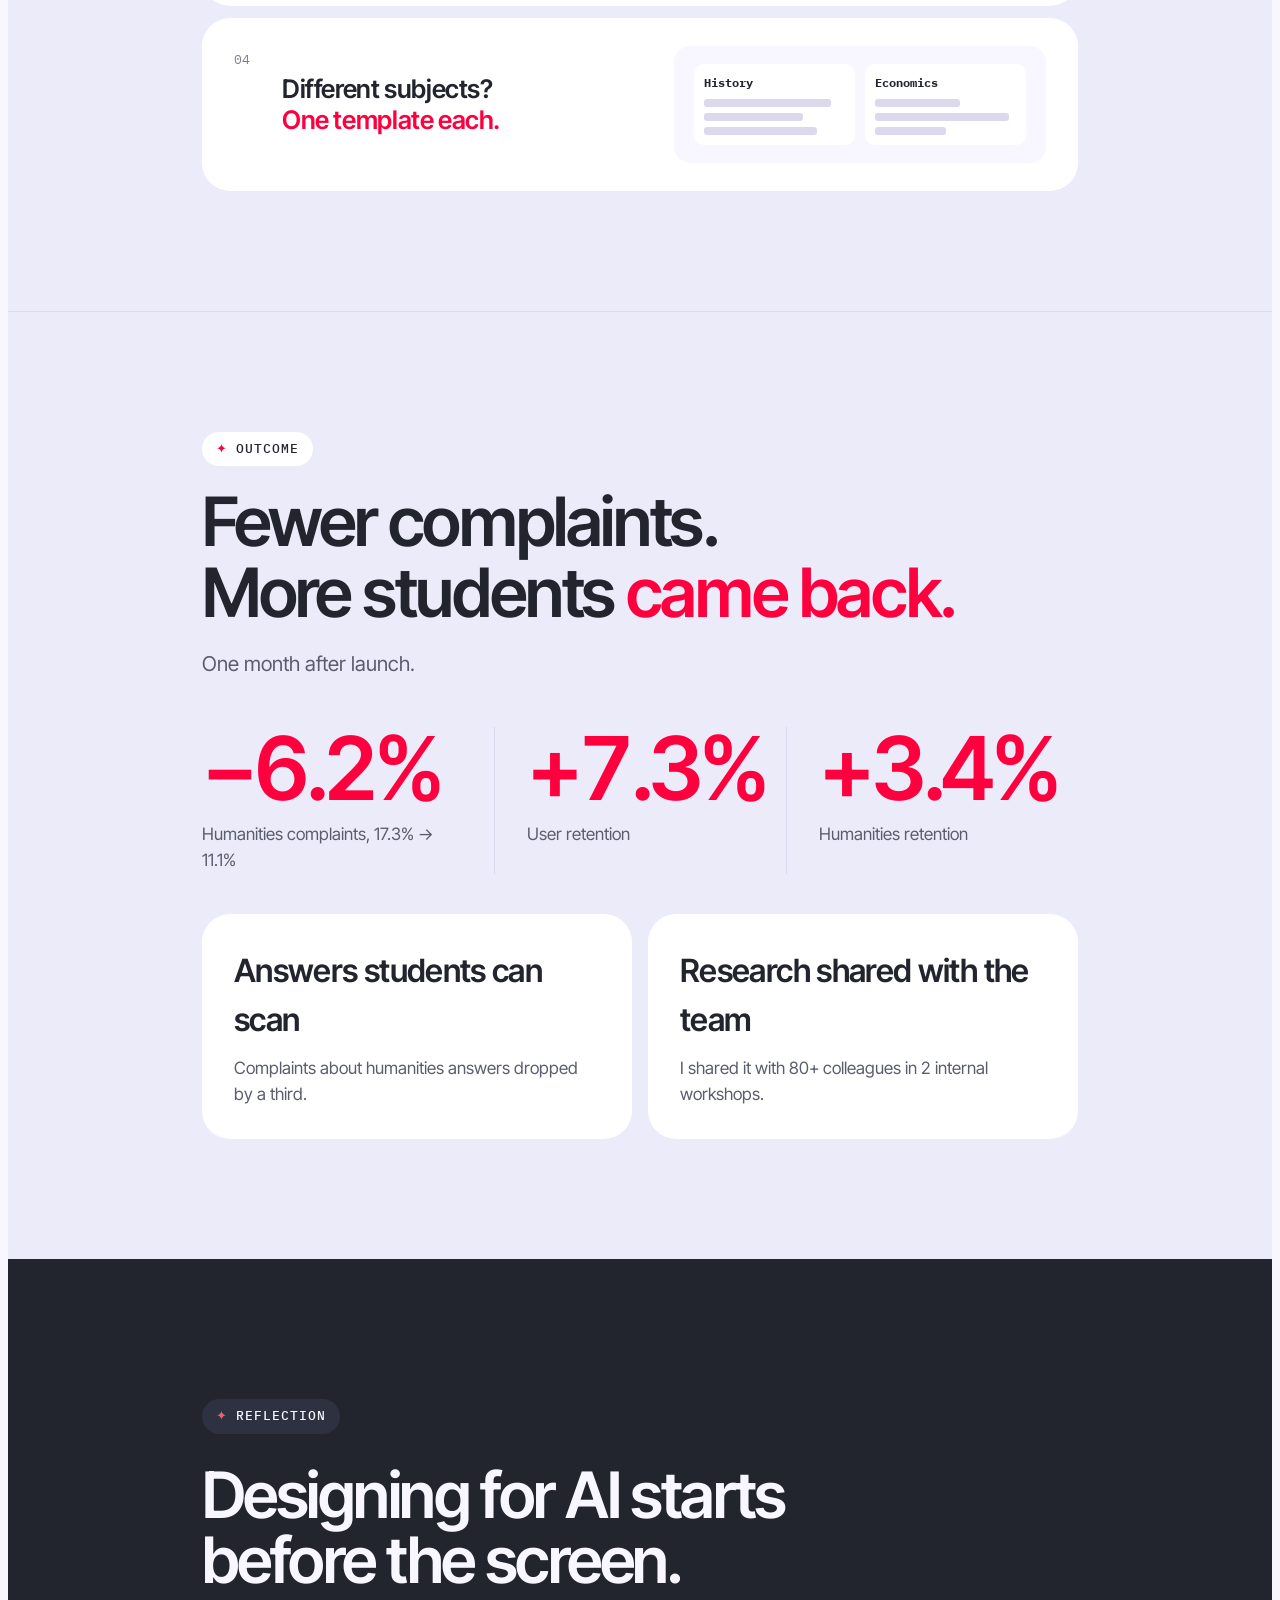
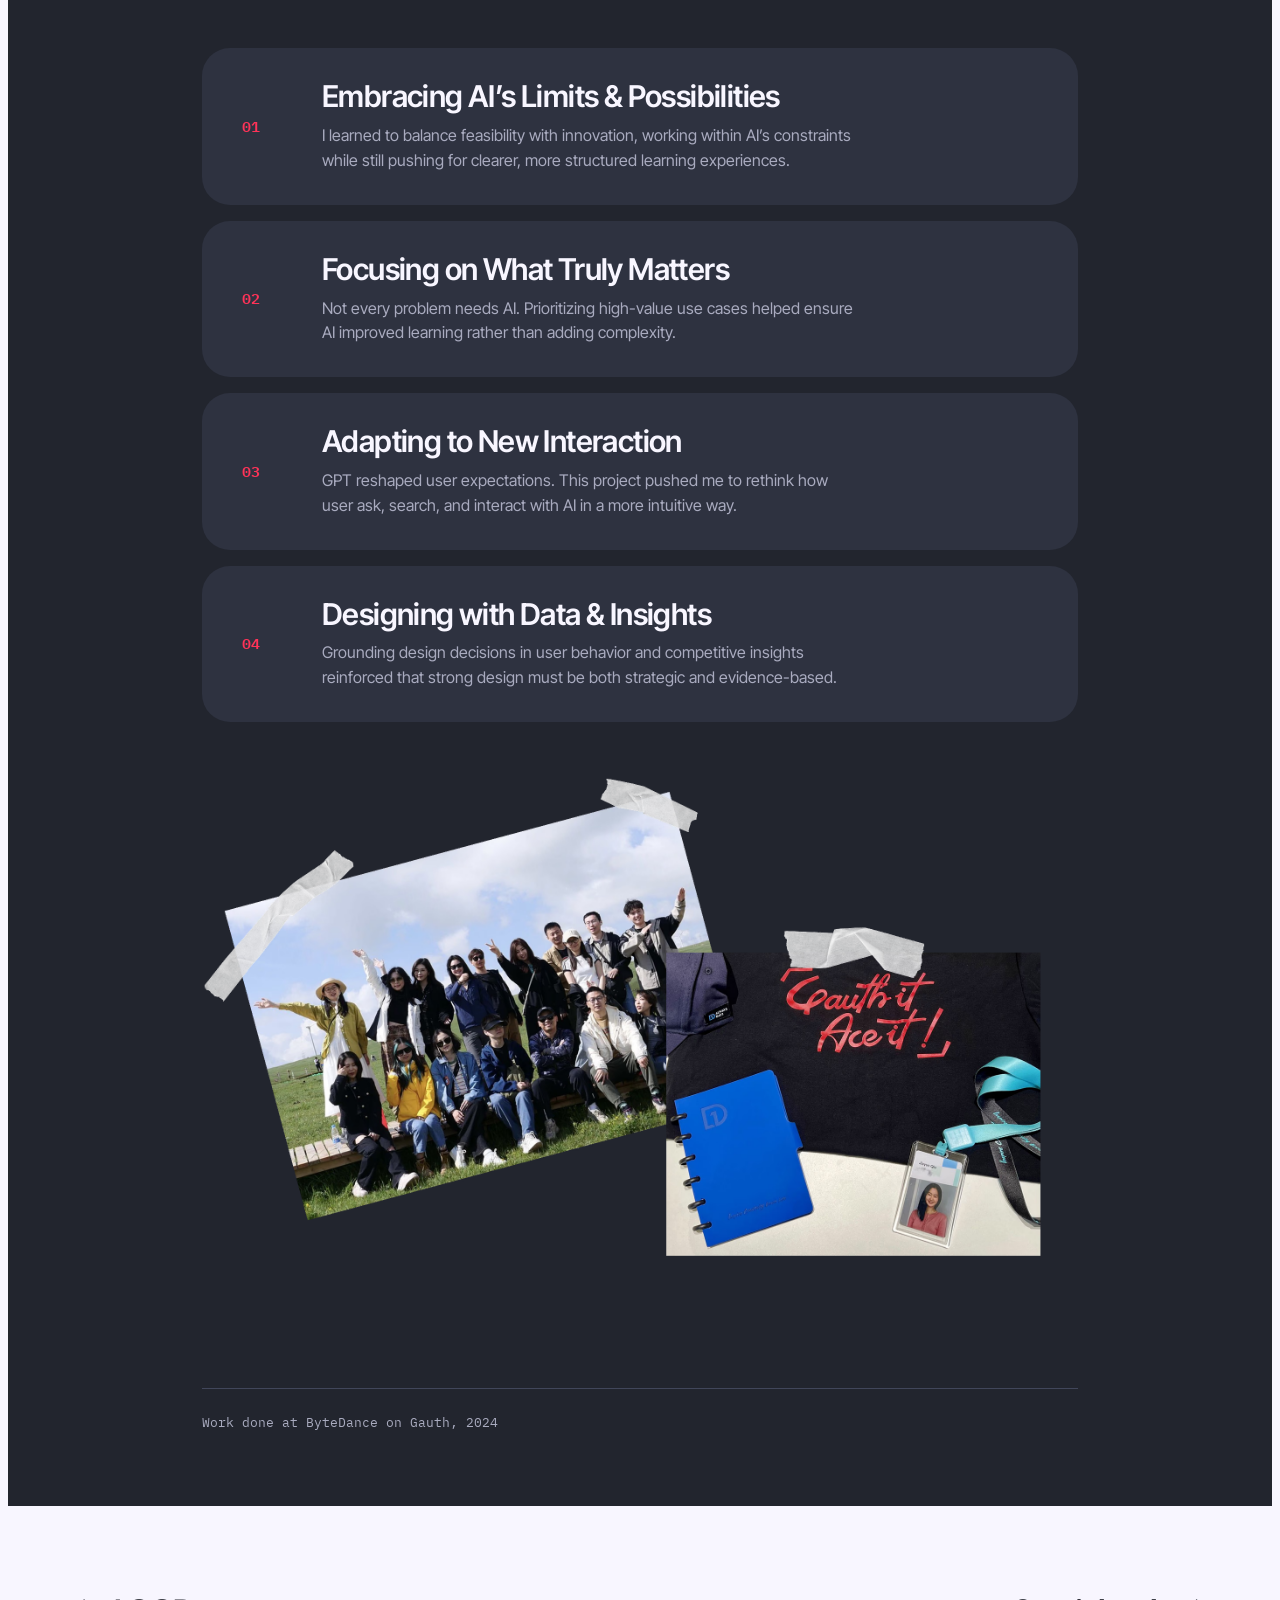
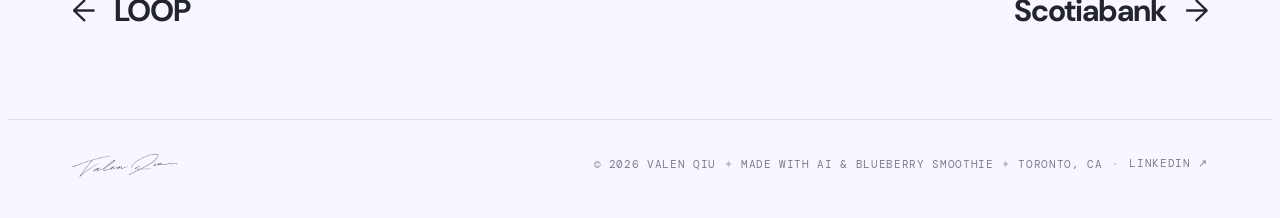
==== commit ed484e4e: "GAuth: rules overview image, off-style comparison, reflection photo; smaller 17.3% phone Co-Authored" ====
--- a/gauth/index.html
+++ b/gauth/index.html
@@ -104,7 +104,7 @@
 .hs .home,.hs .signal{background:none!important;padding:0!important;border-radius:0}
 @media (max-width:820px){.hs{padding:20px;gap:24px}}
 .hs .home{margin:0;max-width:none}
-.hs .home img{width:min(100%,300px);margin:0 auto;border:0;border-radius:0}
+.hs .home img{width:min(100%,250px);margin:0 auto;border:0;border-radius:0}
 @media (max-width:820px){.hs .home{padding:16px}}
 .signal{background:var(--card);border-radius:var(--r);padding:36px;display:flex;flex-direction:column;justify-content:center;min-width:0}
 @media (max-width:700px){.hs{grid-template-columns:1fr}}
@@ -228,6 +228,10 @@
 .kcard[data-open="true"] .more svg{transform:rotate(180deg)}
 .app .rest{font-size:15px;color:#4B4A66}
 @media (max-width:900px){.demo{grid-template-columns:1fr}}
+.rulesfig{margin:32px 0 28px;background:var(--card);border-radius:var(--r);padding:clamp(12px,2.4vw,28px);overflow:hidden}
+.rulesfig img{display:block;width:100%;max-width:880px;height:auto;margin:0 auto}
+.reflfig{margin:48px auto 0;max-width:980px}
+.reflfig img{display:block;width:100%;height:auto}
 .edges{display:flex;flex-direction:column;gap:12px}
 .edge{background:var(--card);border-radius:var(--r);padding:28px 32px;display:grid;grid-template-columns:28px minmax(0,1fr) minmax(0,1fr);column-gap:20px;row-gap:8px;align-items:center;min-width:0}
 .edge .n{font-family:var(--f-mono);font-size:13px;color:var(--ink-3);align-self:start;padding-top:4px}
@@ -242,6 +246,7 @@
 .dots i{width:28px;height:28px;border-radius:50%;background:var(--red);color:var(--on-red);font-style:normal;font-family:var(--f-mono);font-size:12px;display:grid;place-items:center}
 .dots i.x{background:transparent;border:1.5px dashed var(--ink-3);color:var(--ink-3);text-decoration:line-through}
 .imgs{display:flex;gap:10px}
+.viz .proof{display:block;width:100%;height:auto;border-radius:10px}
 .imgs i{flex:1;height:44px;border-radius:8px;display:block}
 .subj{display:grid;grid-template-columns:1fr 1fr;gap:10px}
 .subj div{background:var(--card);border-radius:10px;padding:10px;display:flex;flex-direction:column;gap:6px}
@@ -872,6 +877,7 @@
 
     <div class="block">
       <div class="head"><span class="pill" style="align-self:flex-start">AI content rules</span><h3 style="font-size:clamp(28px,3.4vw,44px)">Real AI output broke it.<br><span class="red">So I designed the output.</span></h3><p class="lede">With the academic lead and prompt engineer, I wrote these limits into the prompt.</p></div>
+      <figure class="rulesfig"><img src="../images/gauth/ai-rules-card.avif" alt="Two Gauthpedia cards with the content rules marked: capped title and summary, labeled rows with short text, one neutral thumbnail, one fixed template" loading="lazy" width="2048" height="1002"></figure>
       <div class="edges">
       <div class="edges">
         <article class="edge">
@@ -887,7 +893,7 @@
         <article class="edge">
           <span class="n">03</span>
           <div class="t"><h4>Off-style images? <span class="red">Neutral only.</span></h4></div>
-          <div class="viz"><div class="imgs"><i style="background:linear-gradient(135deg,#FF8A3D,#2AB7CA)"></i><i style="background:linear-gradient(135deg,#D9D8E8,#F6F6FB);border:1px solid var(--line)"></i><i style="background:linear-gradient(135deg,#CFCFDA,#FFFFFF);border:1px solid var(--line)"></i></div><div class="mini"><span>Colorful: out</span><span>Neutral: in</span></div></div>
+          <div class="viz"><img class="proof" src="../images/gauth/off-style-compare.webp" alt="Four cover images for The First Civilizations: a muted painting is approved, while a colorful map, a red World War II poster and a black symbol collage are rejected" loading="lazy" width="2000" height="474"><div class="mini"><span>Colorful: out</span><span>Neutral: in</span></div></div>
         </article>
         <article class="edge">
           <span class="n">04</span>
@@ -930,6 +936,7 @@
       <li><span>03</span><div><b>Adapting to New Interaction</b><p>GPT reshaped user expectations. This project pushed me to rethink how user ask, search, and interact with AI in a more intuitive way.</p></div></li>
       <li><span>04</span><div><b>Designing with Data &amp; Insights</b><p>Grounding design decisions in user behavior and competitive insights reinforced that strong design must be both strategic and evidence-based.</p></div></li>
     </ol>
+    <figure class="reflfig"><img src="../images/gauth/reflection-team.avif" alt="Gauth team photo on the grassland, and the Gauth it, Ace it merch: T-shirt, notebook and badge" loading="lazy" width="2004" height="1140"></figure>
     <div class="foot"><span>Work done at ByteDance on Gauth, 2024</span></div>
   </div>
 </section>
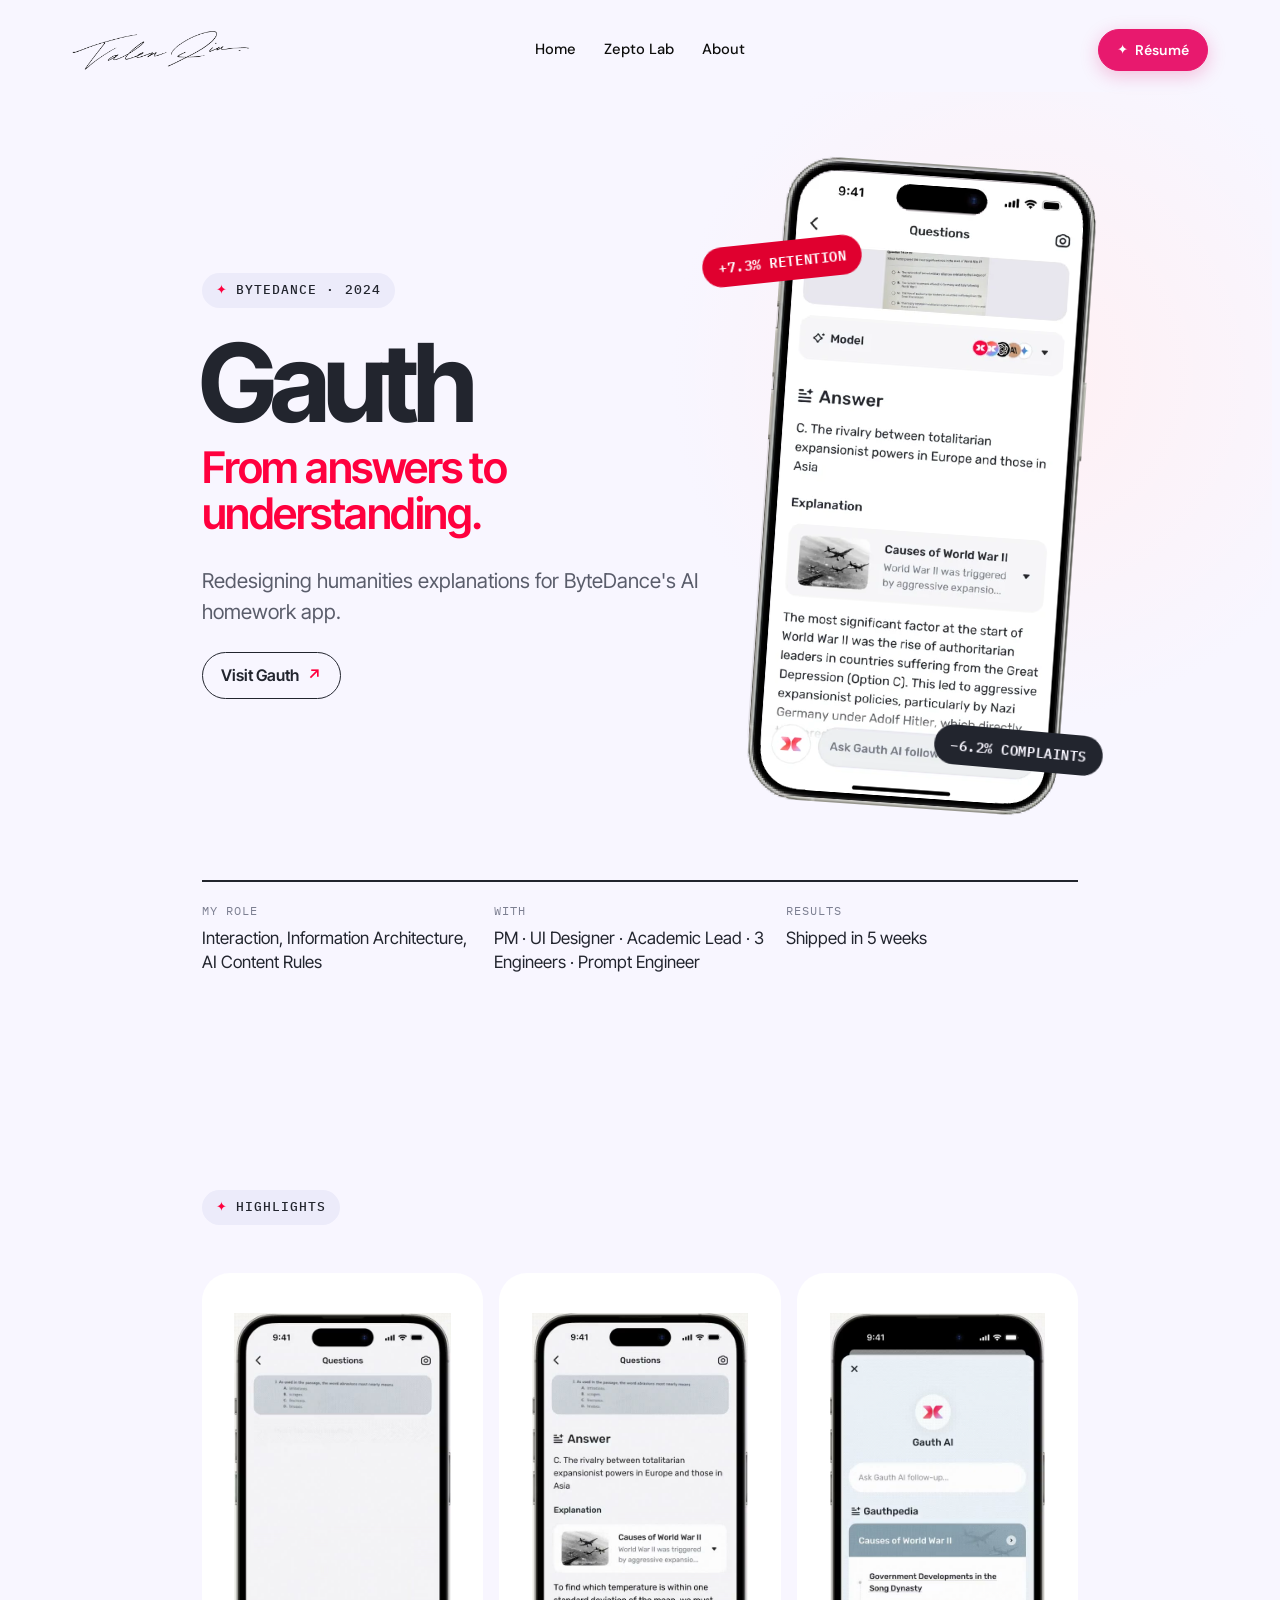
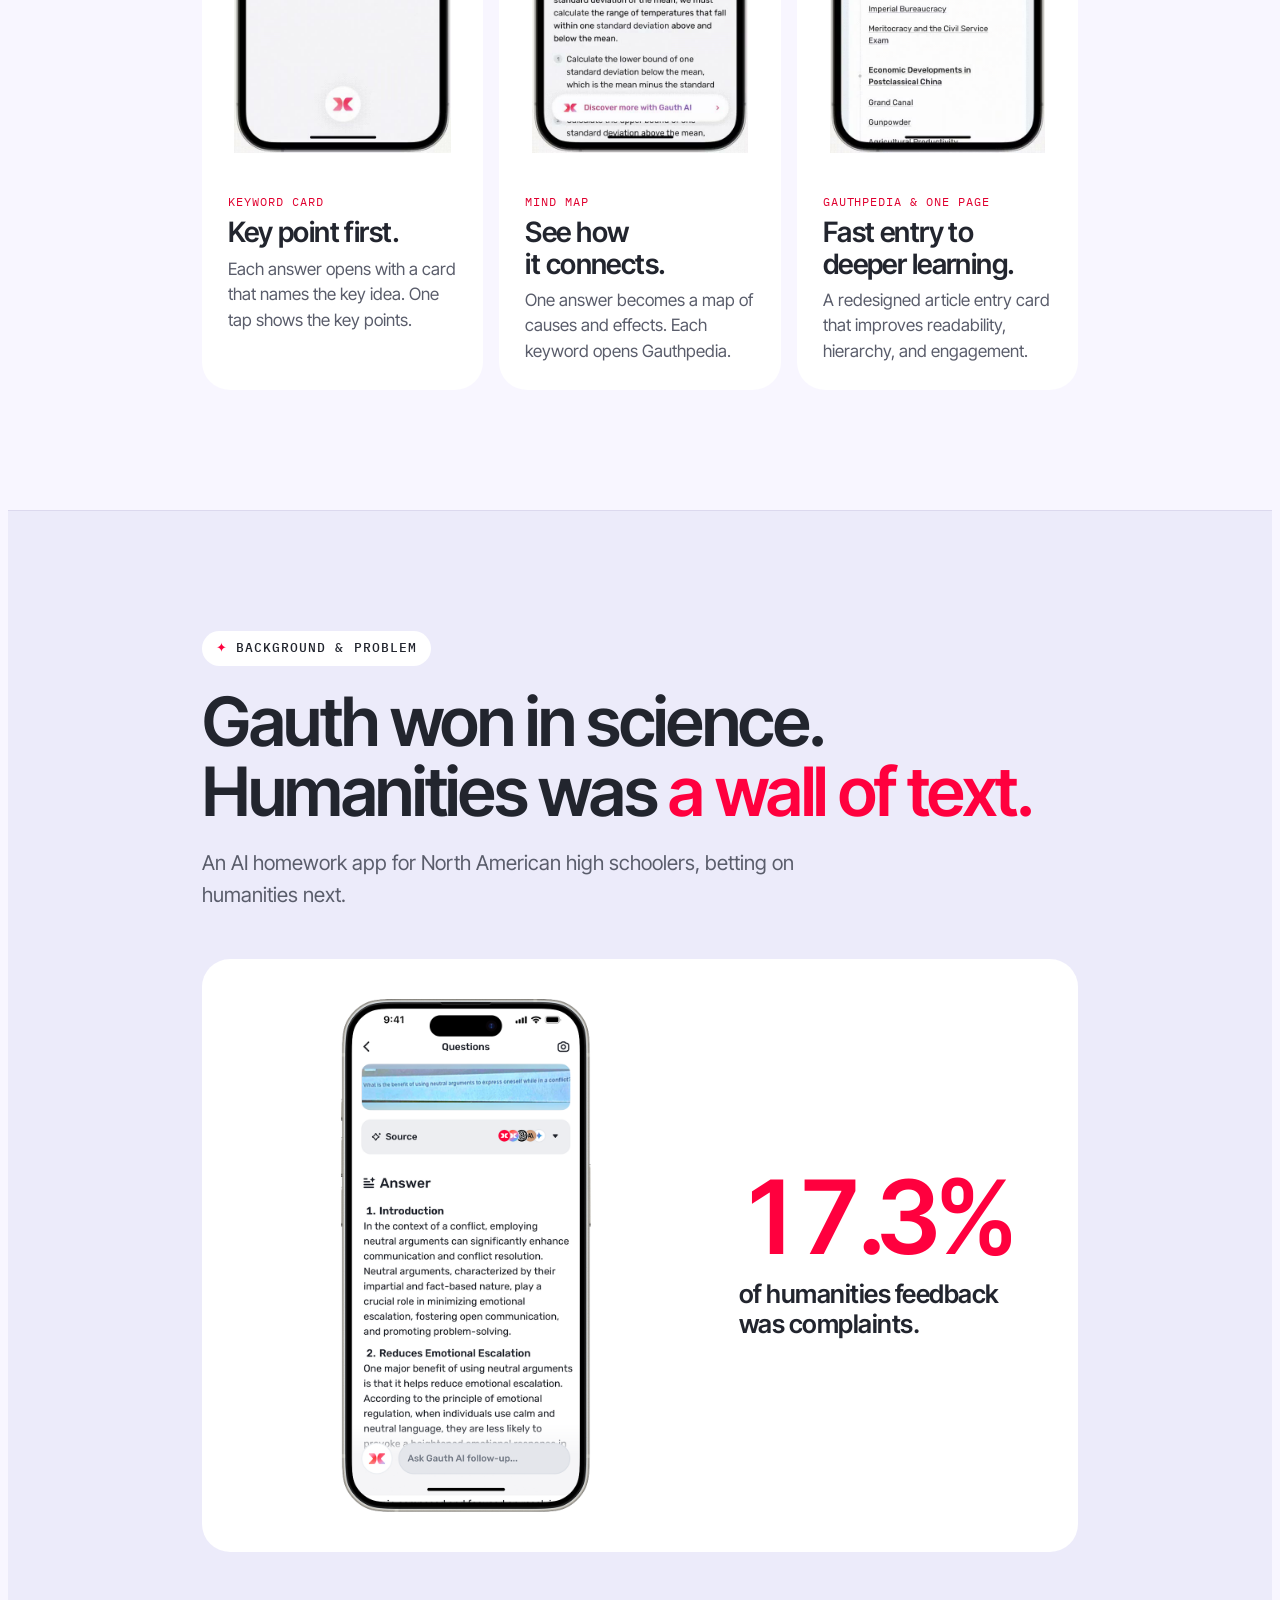
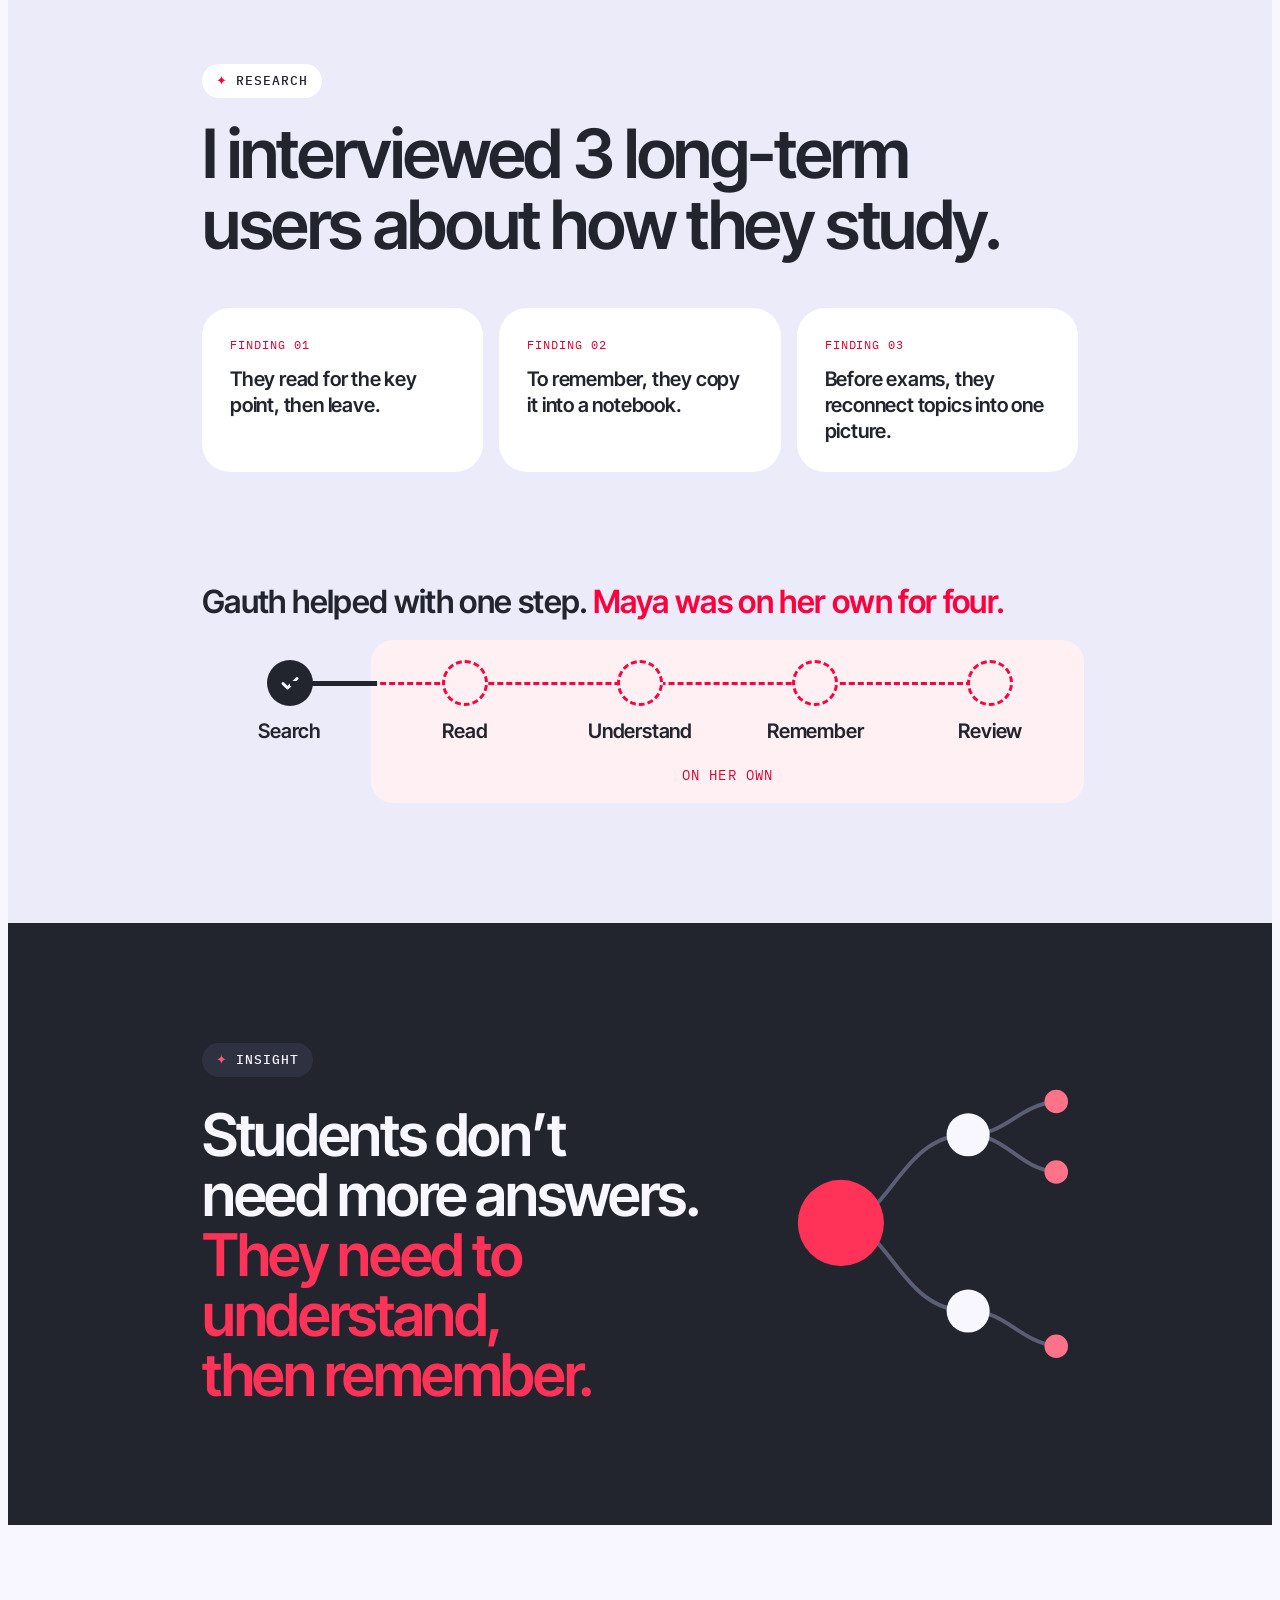
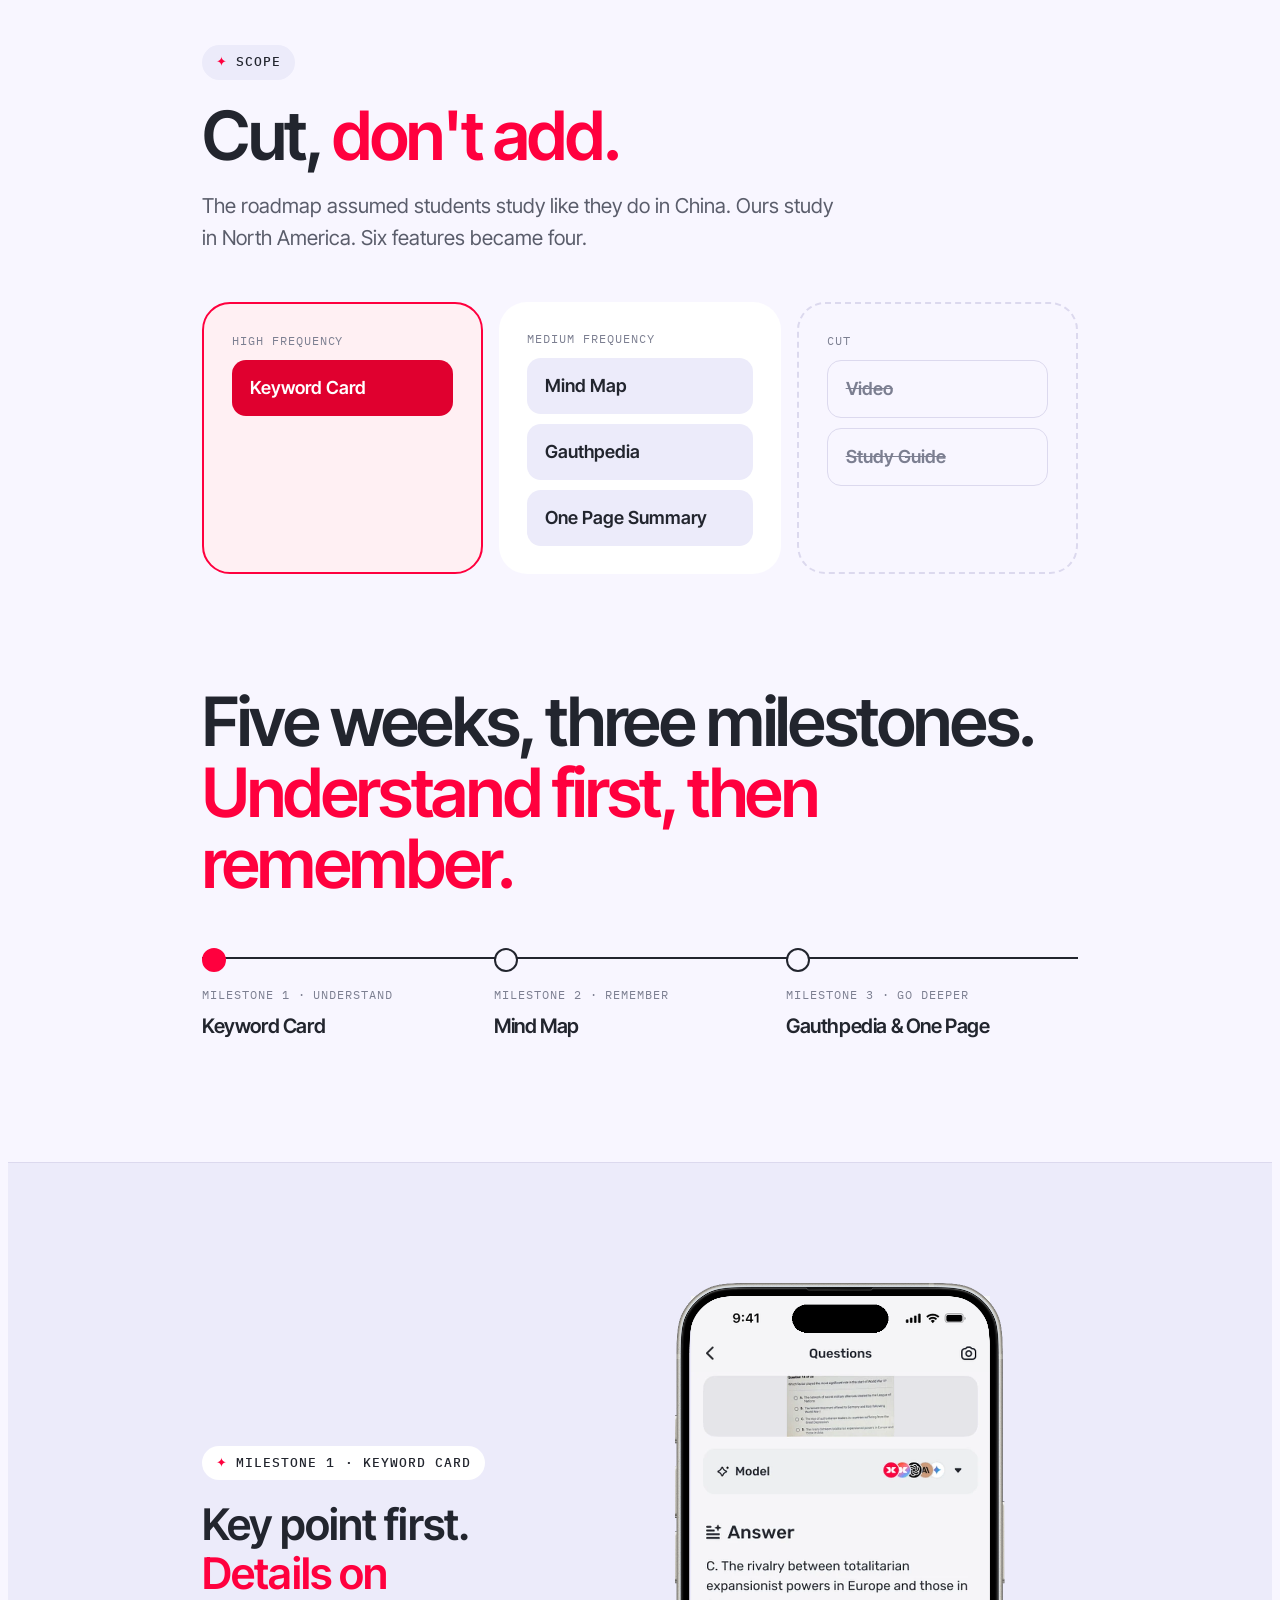
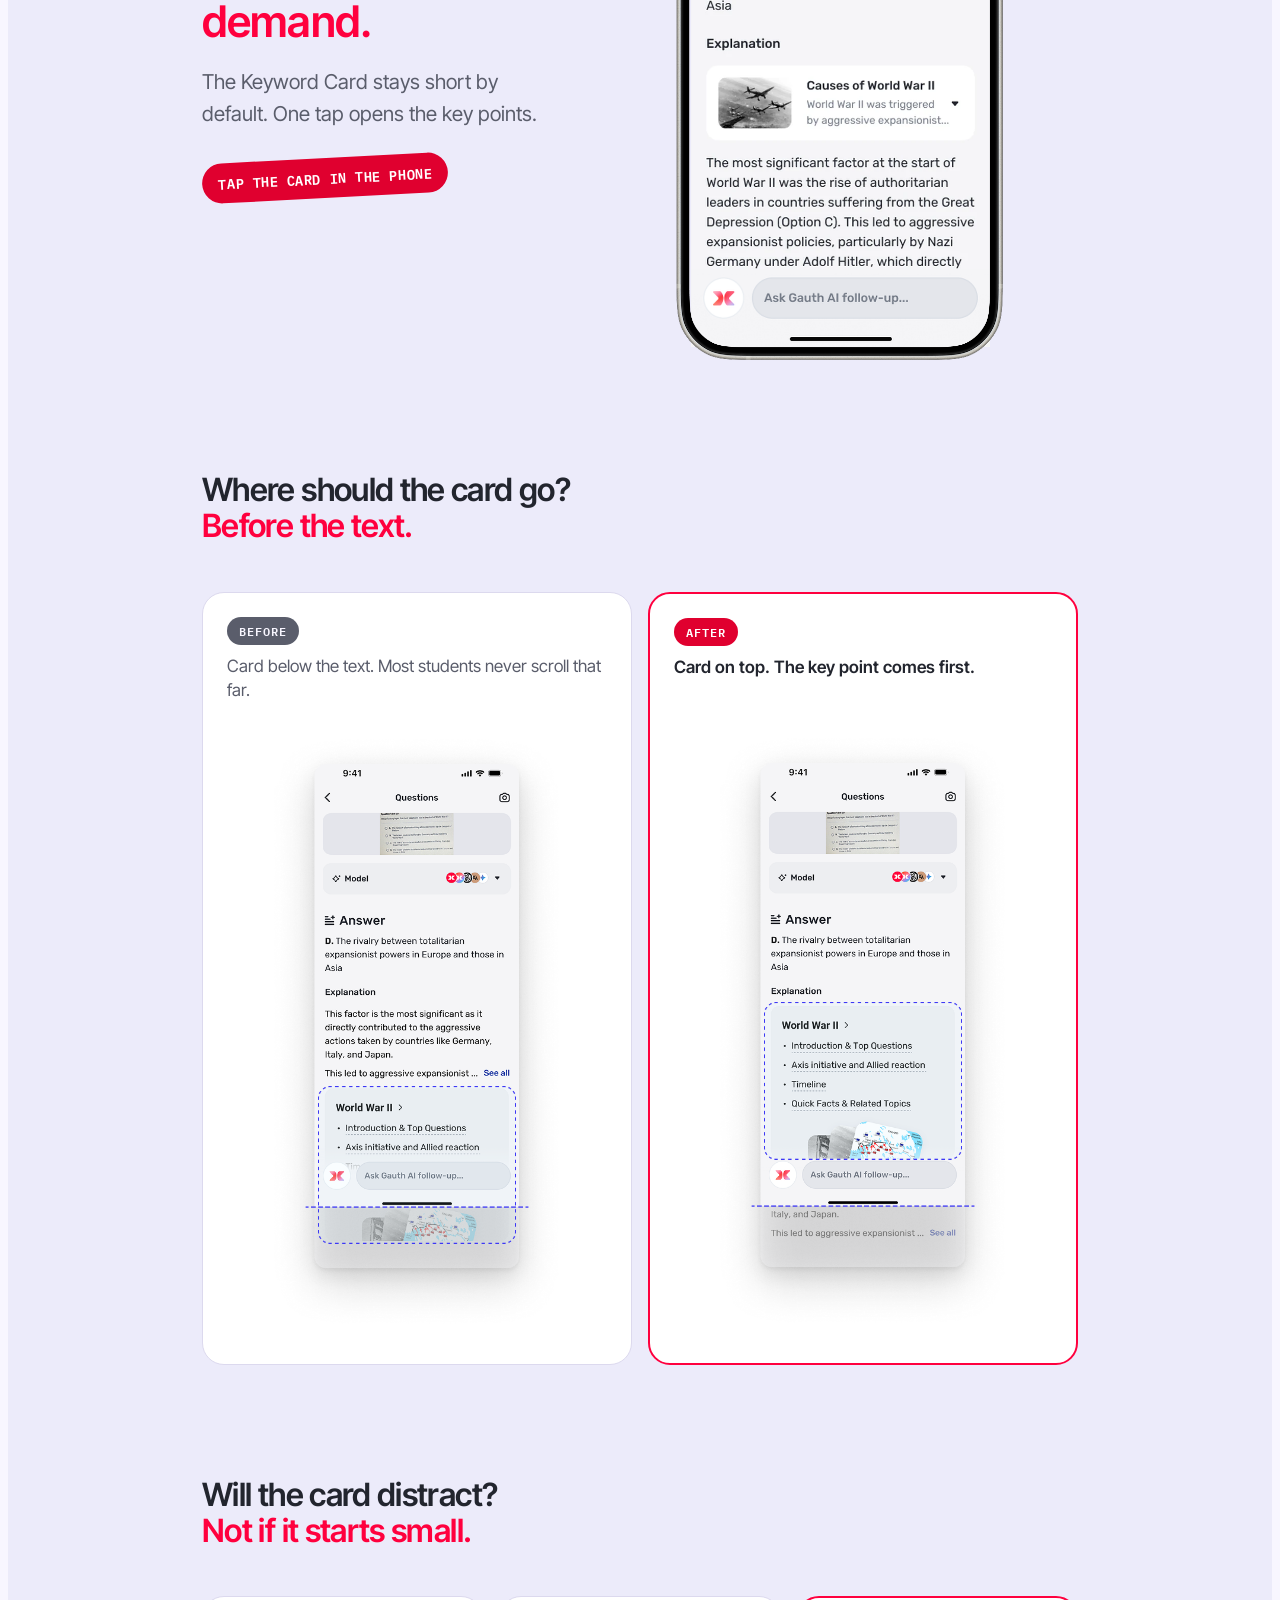
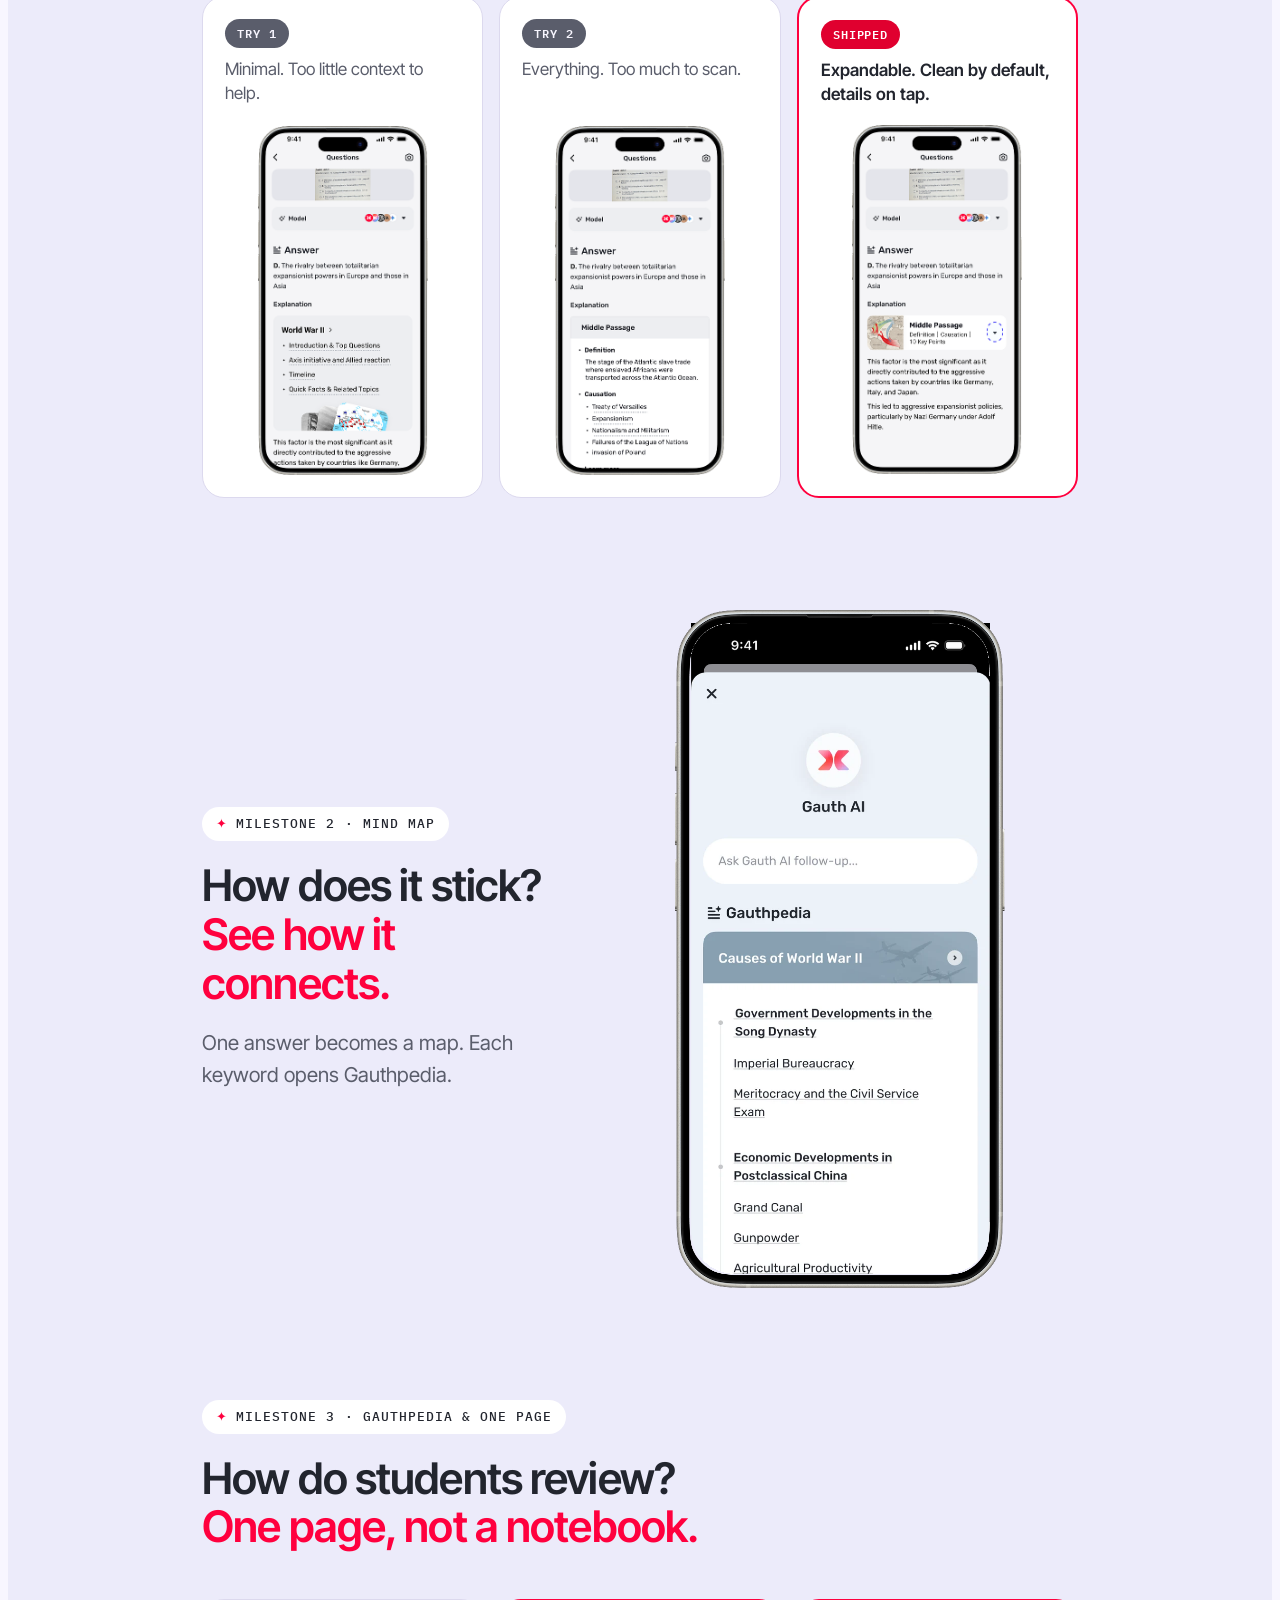
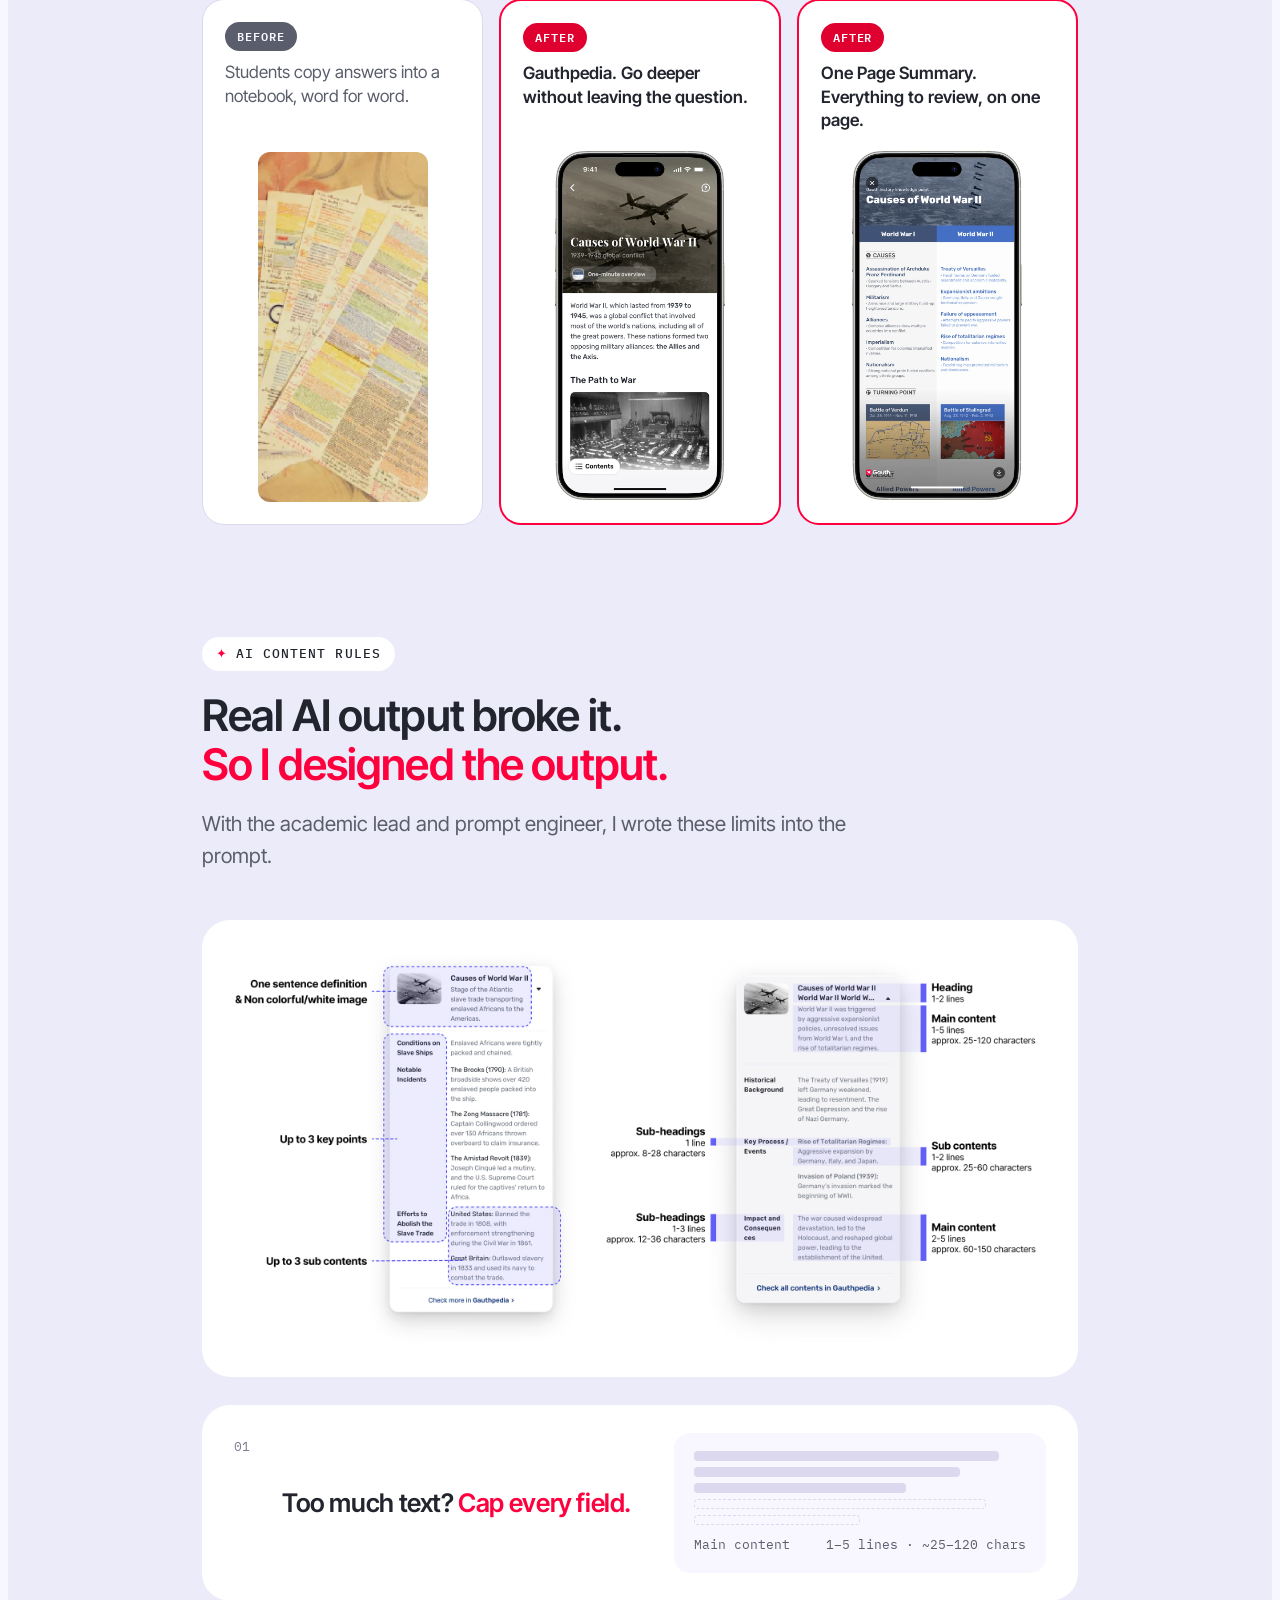
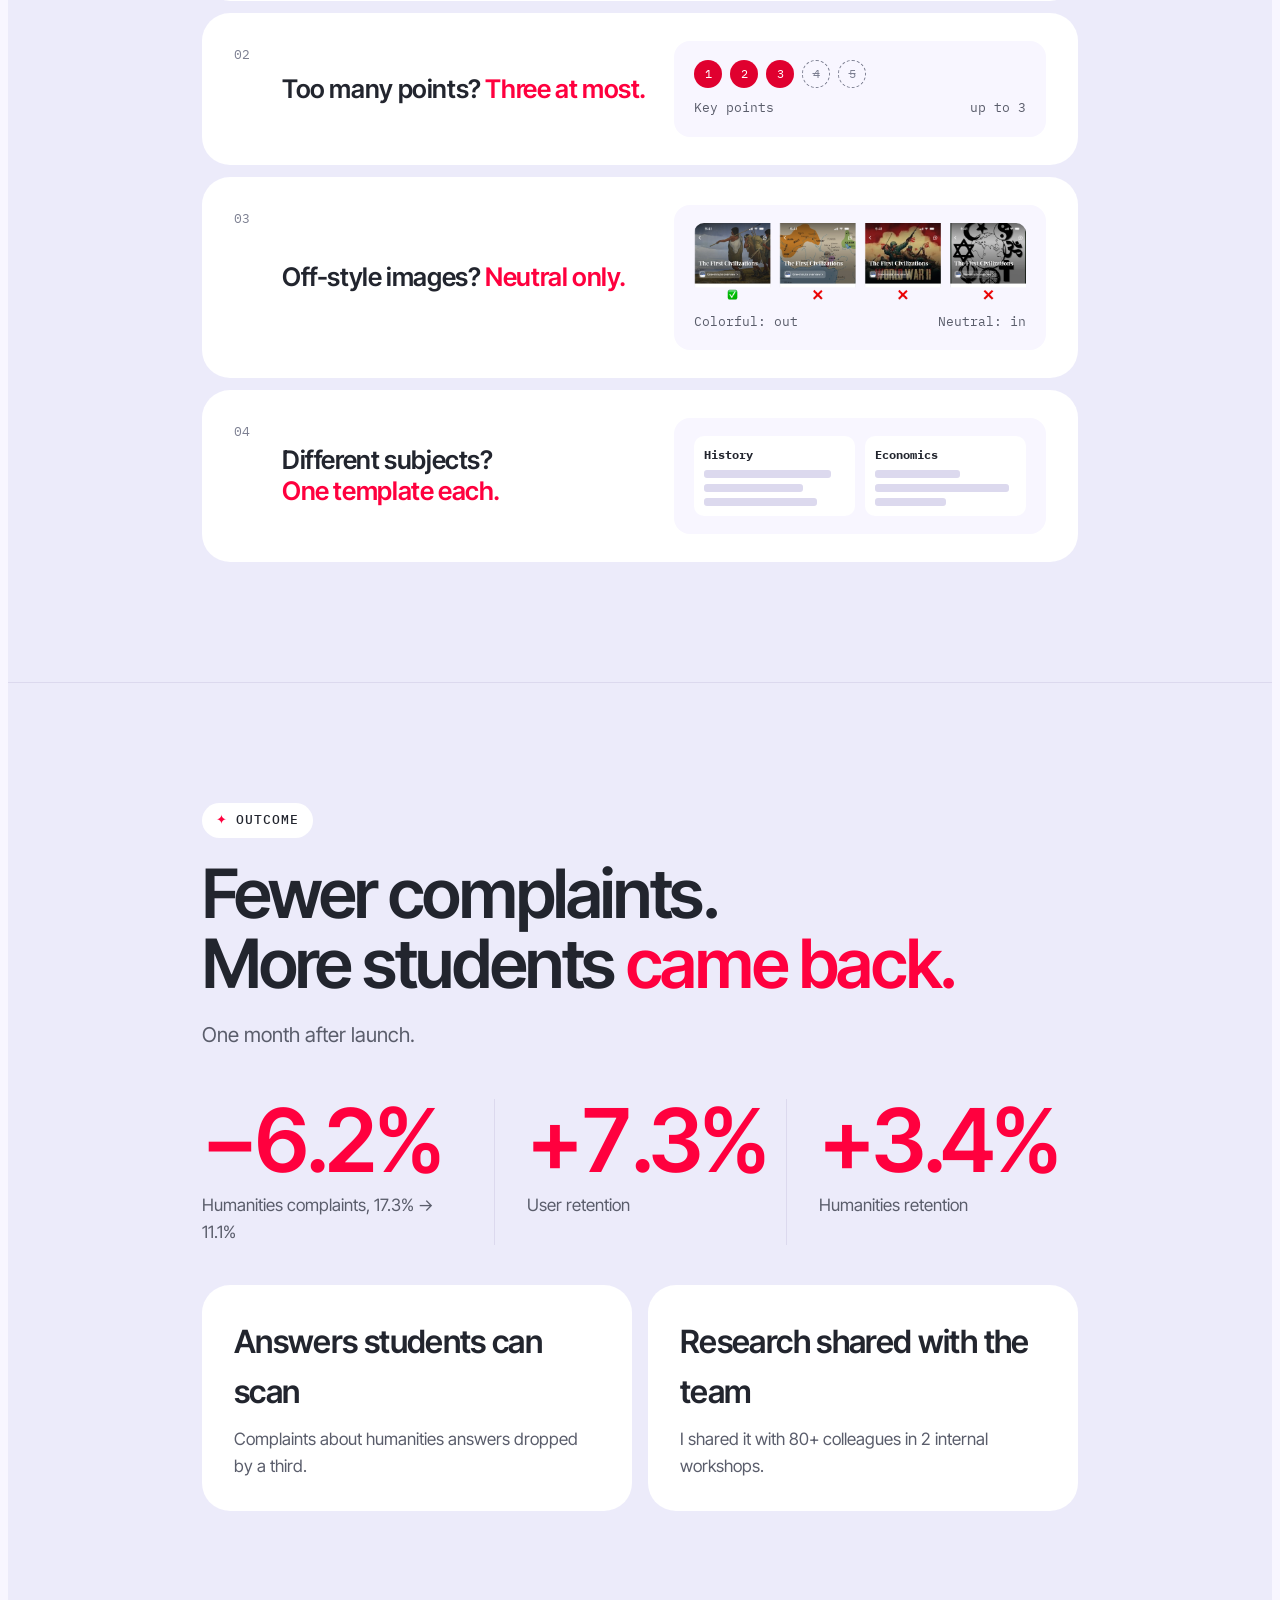
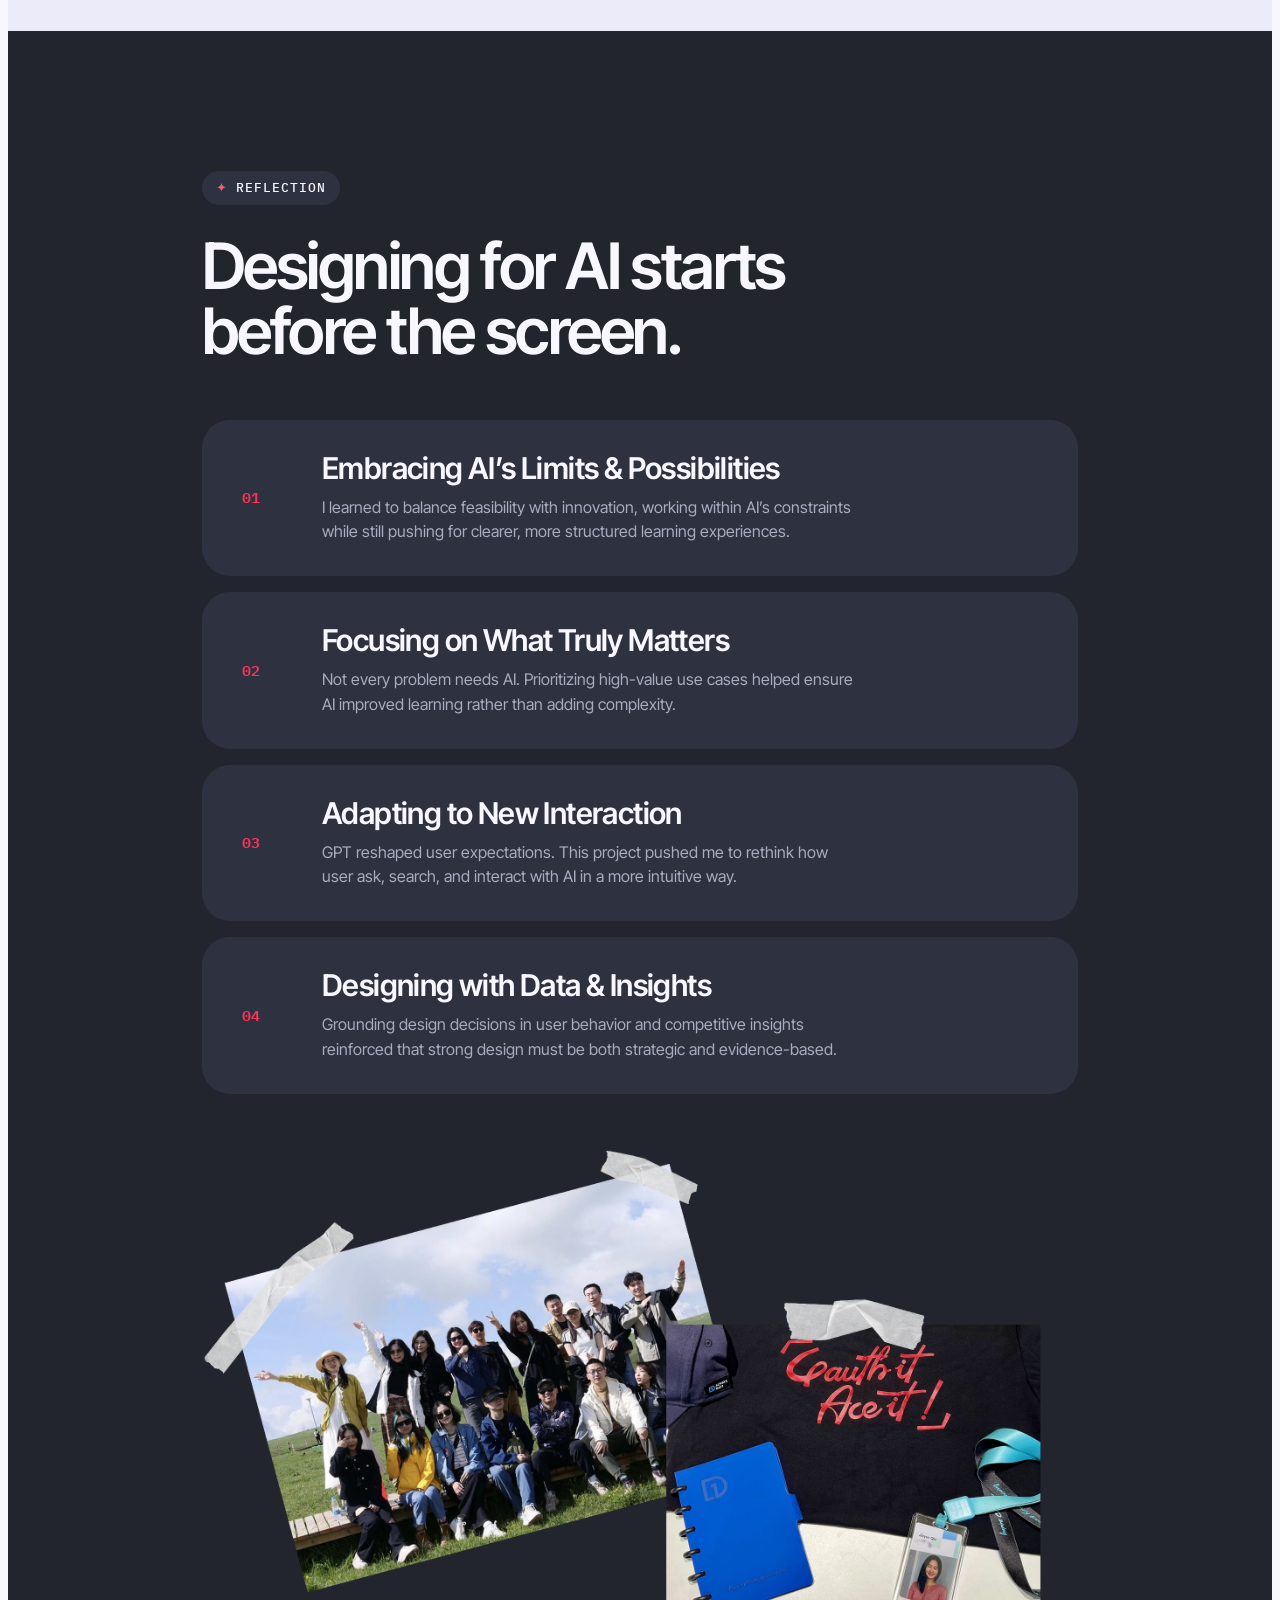
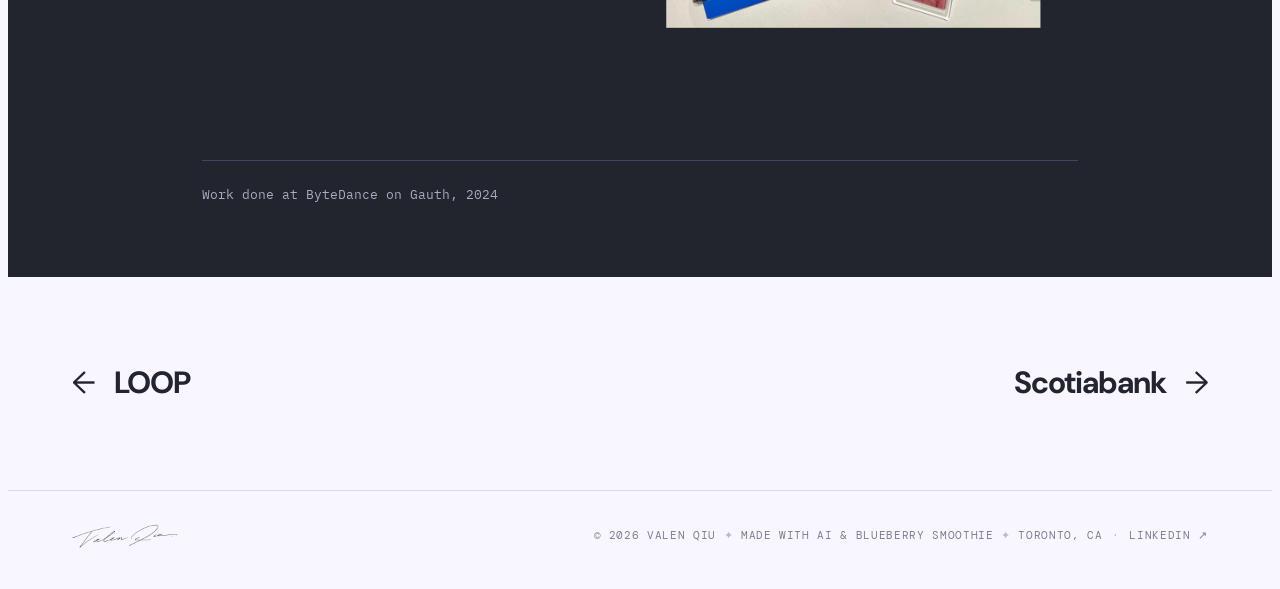
==== commit 92a537fc: "GAuth: larger card-position screens, stacked and aligned Co-Authored-By: Claude Sonnet 5.5 <noreply@" ====
--- a/gauth/index.html
+++ b/gauth/index.html
@@ -387,6 +387,8 @@
 .iter .yes .lab{background:var(--red);color:var(--on-red)}
 @media (max-width:700px){.iter{grid-template-columns:1fr;gap:12px}.iter figure{display:grid;grid-template-columns:120px minmax(0,1fr);align-items:center}}
 .ba-row.tri{grid-template-columns:repeat(3,1fr)}
+.ba-row.big .ba-box{grid-template-columns:1fr;grid-template-rows:auto 1fr;gap:20px;align-items:start}.ba-row.big .ba-box .shot{width:min(100%,300px);margin:0 auto;align-self:end}
+@media (max-width:760px){.ba-row.big .ba-box{grid-template-columns:1fr}.ba-row.big .ba-box .shot{width:min(100%,240px)}}
 .tri .ba-box{grid-template-columns:1fr;gap:18px;padding:22px;align-items:start}
 .tri .ba-box .shot{width:170px;margin:0 auto}
 .tri .ba-box{grid-template-rows:auto 1fr}.tri .ba-box .shot{align-self:end}
@@ -834,7 +836,7 @@
 
     <div class="block">
       <div class="head"><h3>Where should the card go?<br><span class="red">Before the text.</span></h3></div>
-      <div class="ba-row">
+      <div class="ba-row big">
         <div class="ba-box b"><div class="t"><span class="lab">BEFORE</span><p class="cap">Card below the text. Most students never scroll that far.</p></div><div class="shot"><img src="../images/gauth/card-position-before.png" alt="Before: the Keyword Card sits below the answer text, with the follow-up bar covering it and the key points off screen" loading="lazy" width="506" height="1010"></div></div>
         <div class="ba-box a"><div class="t"><span class="lab">AFTER</span><p class="cap">Card on top. The key point comes first.</p></div><div class="shot"><img src="../images/gauth/card-position-after.png" alt="After: the Keyword Card sits above the explanation text, with the key points visible first" loading="lazy" width="506" height="1010"></div></div>
       </div>
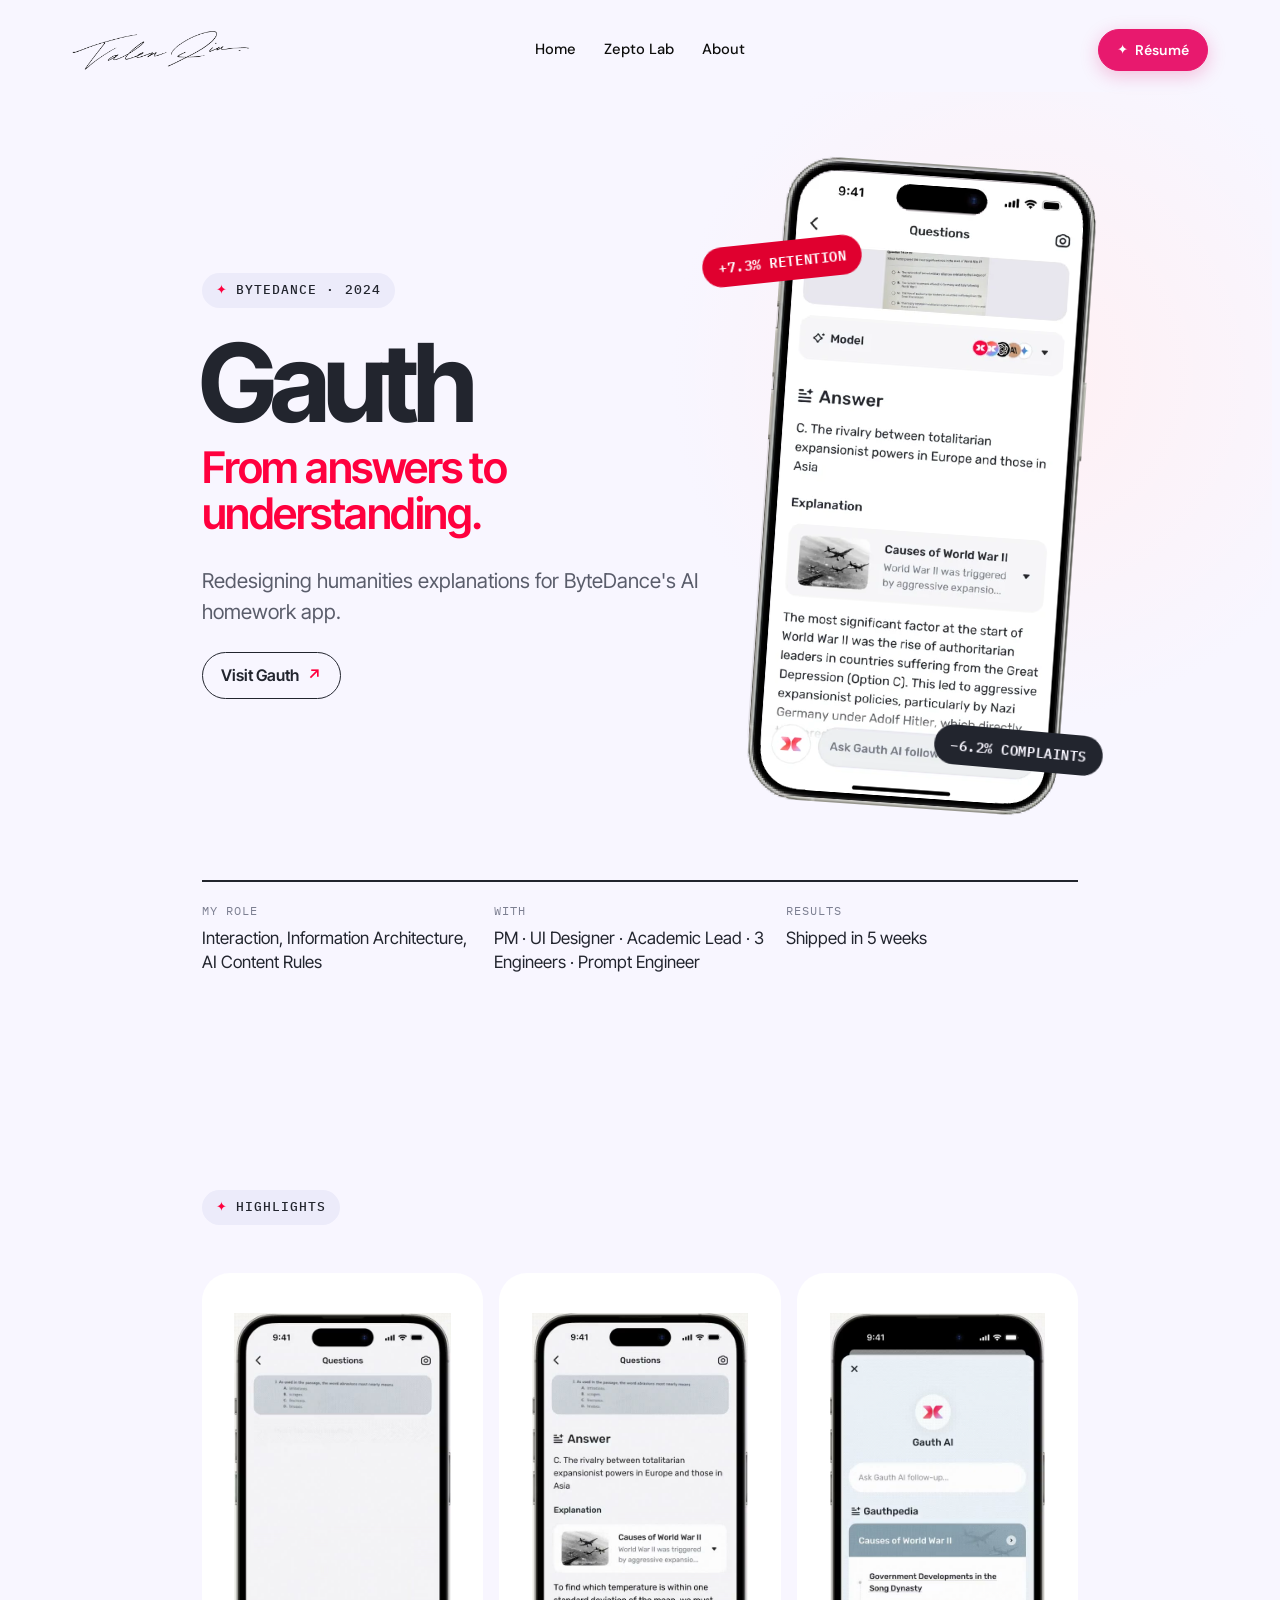
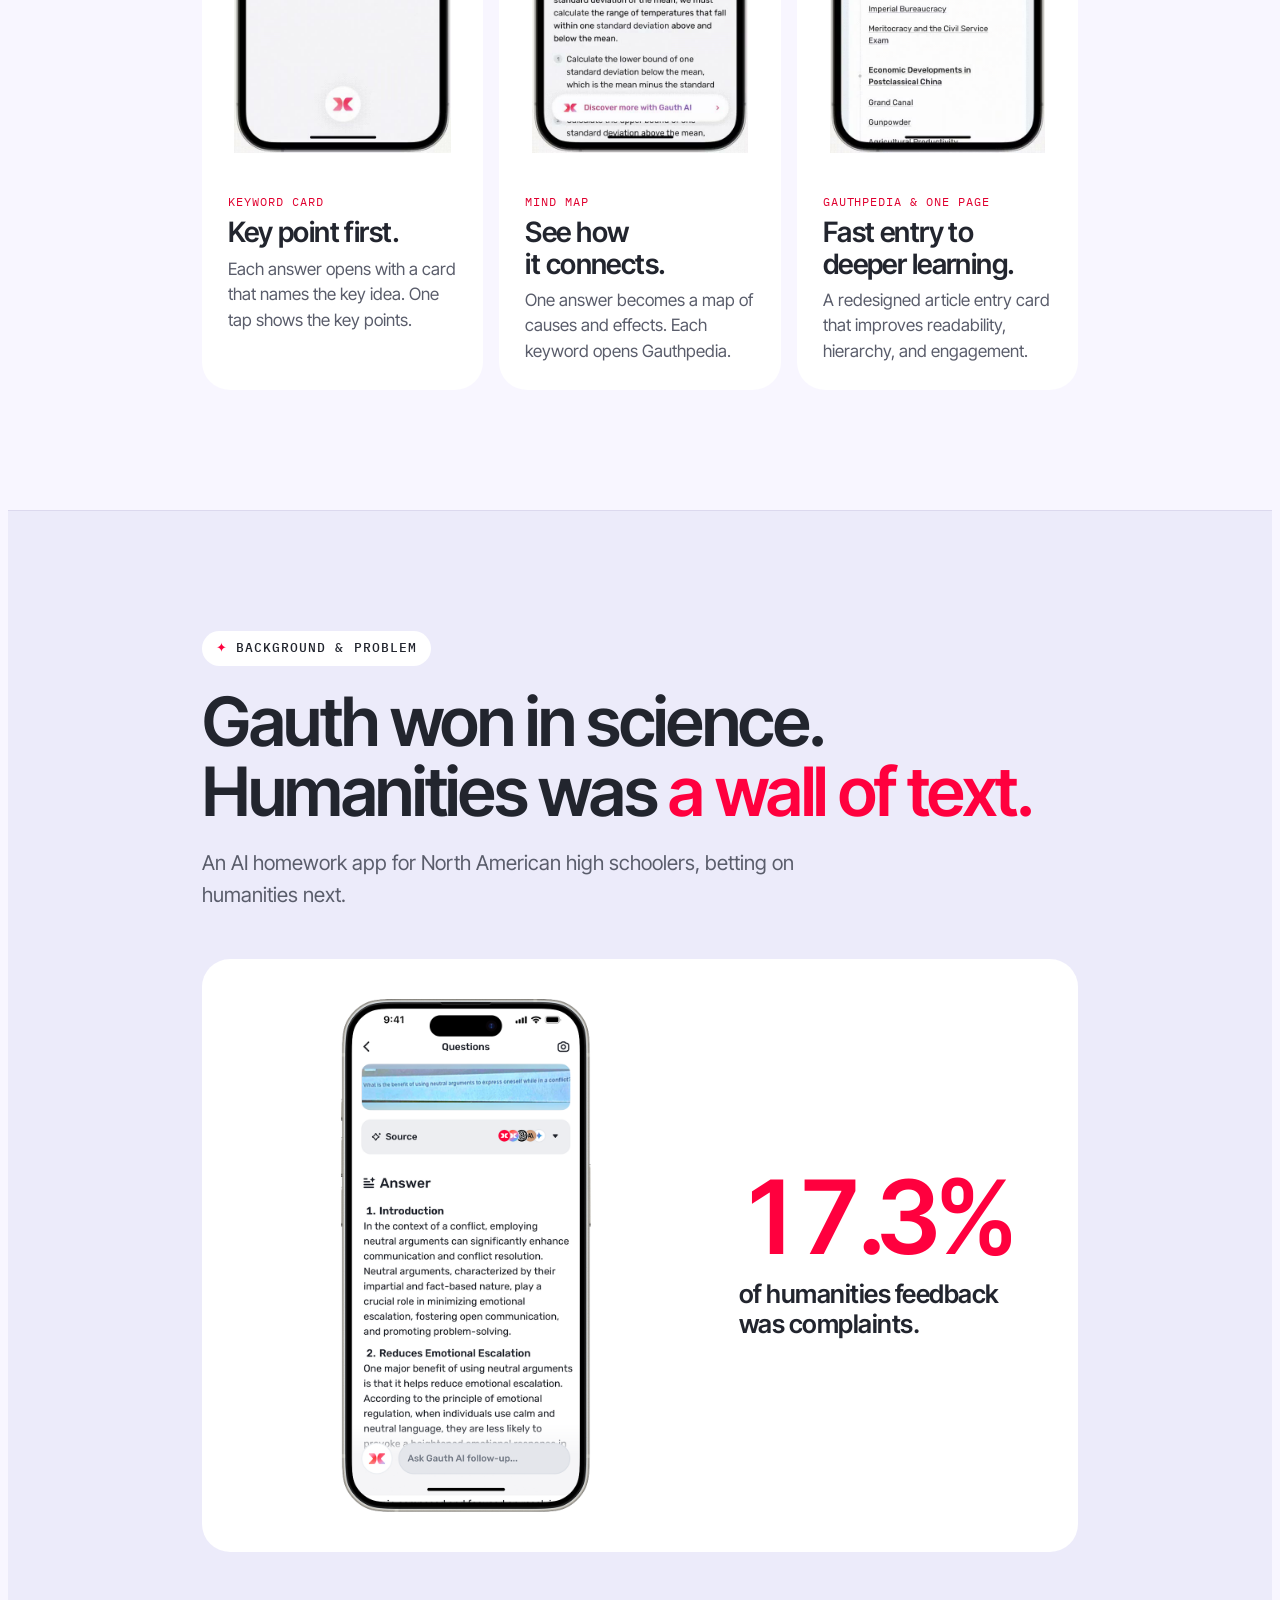
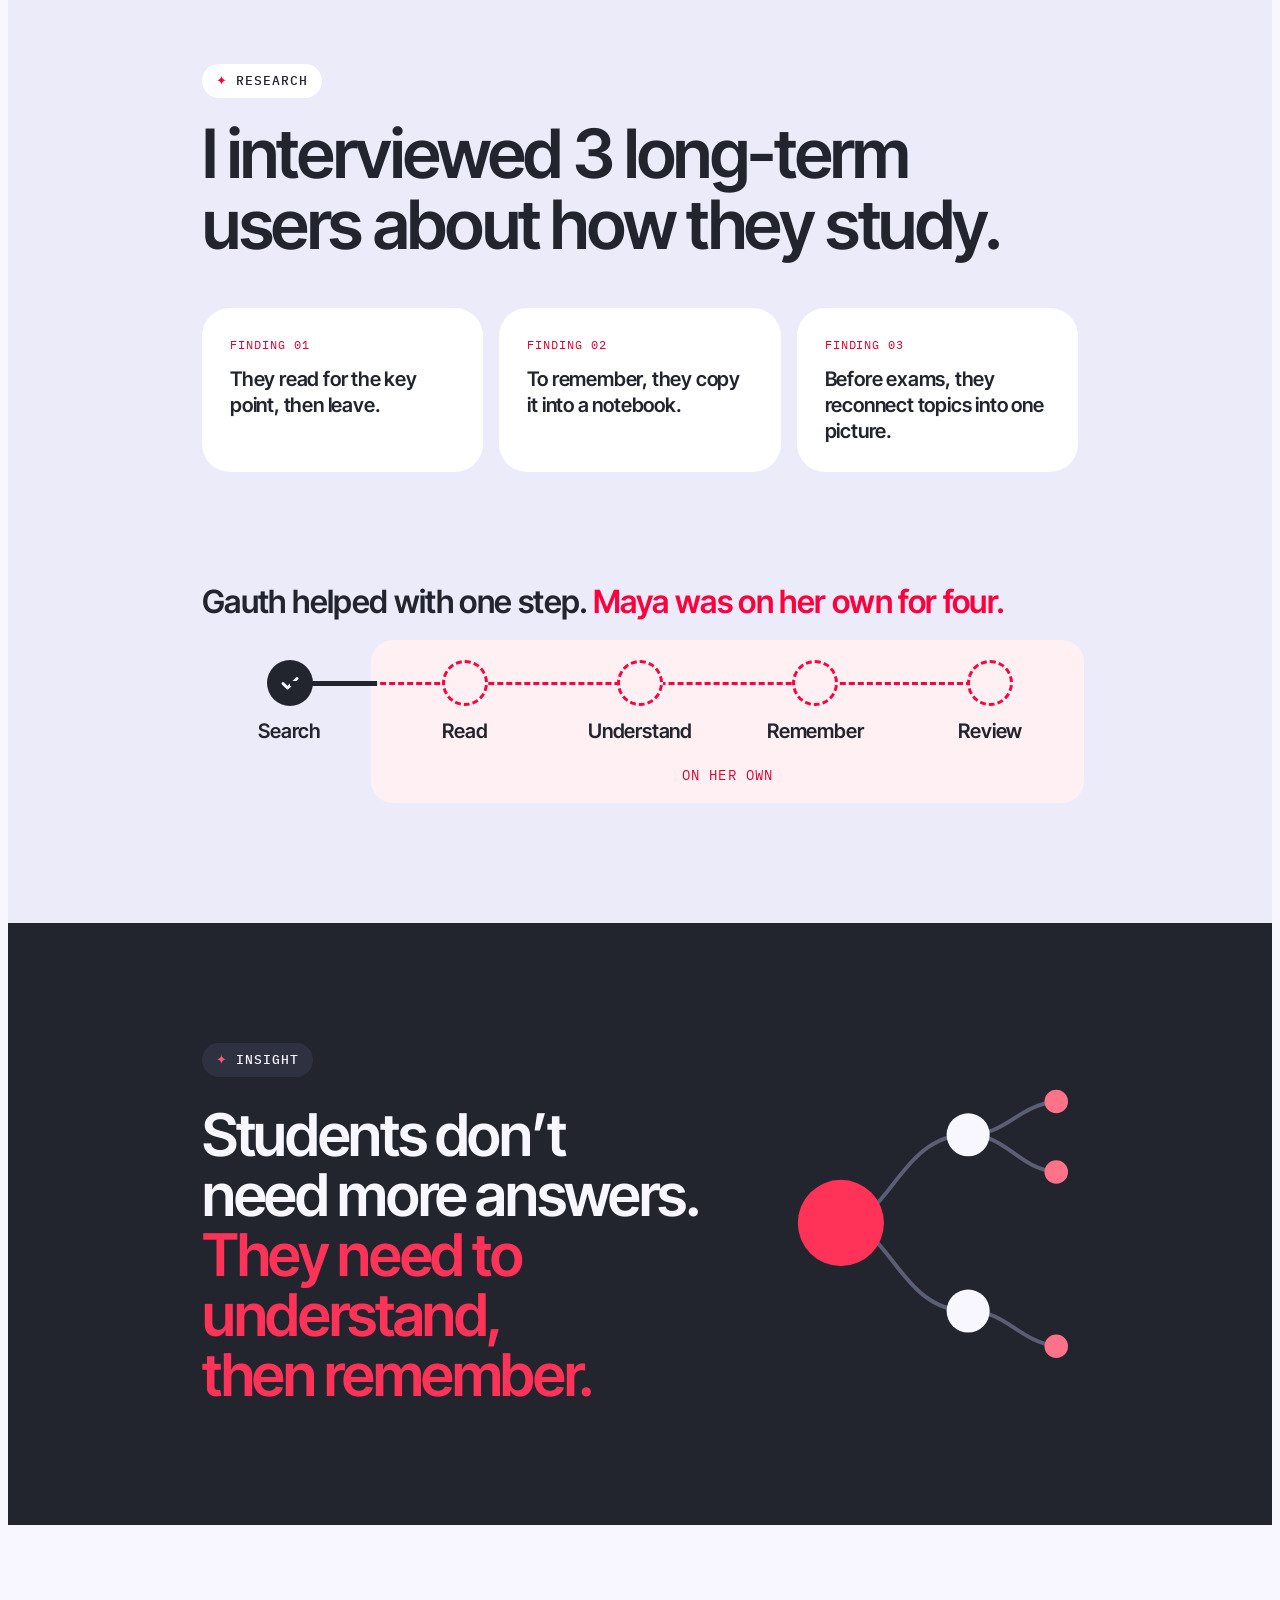
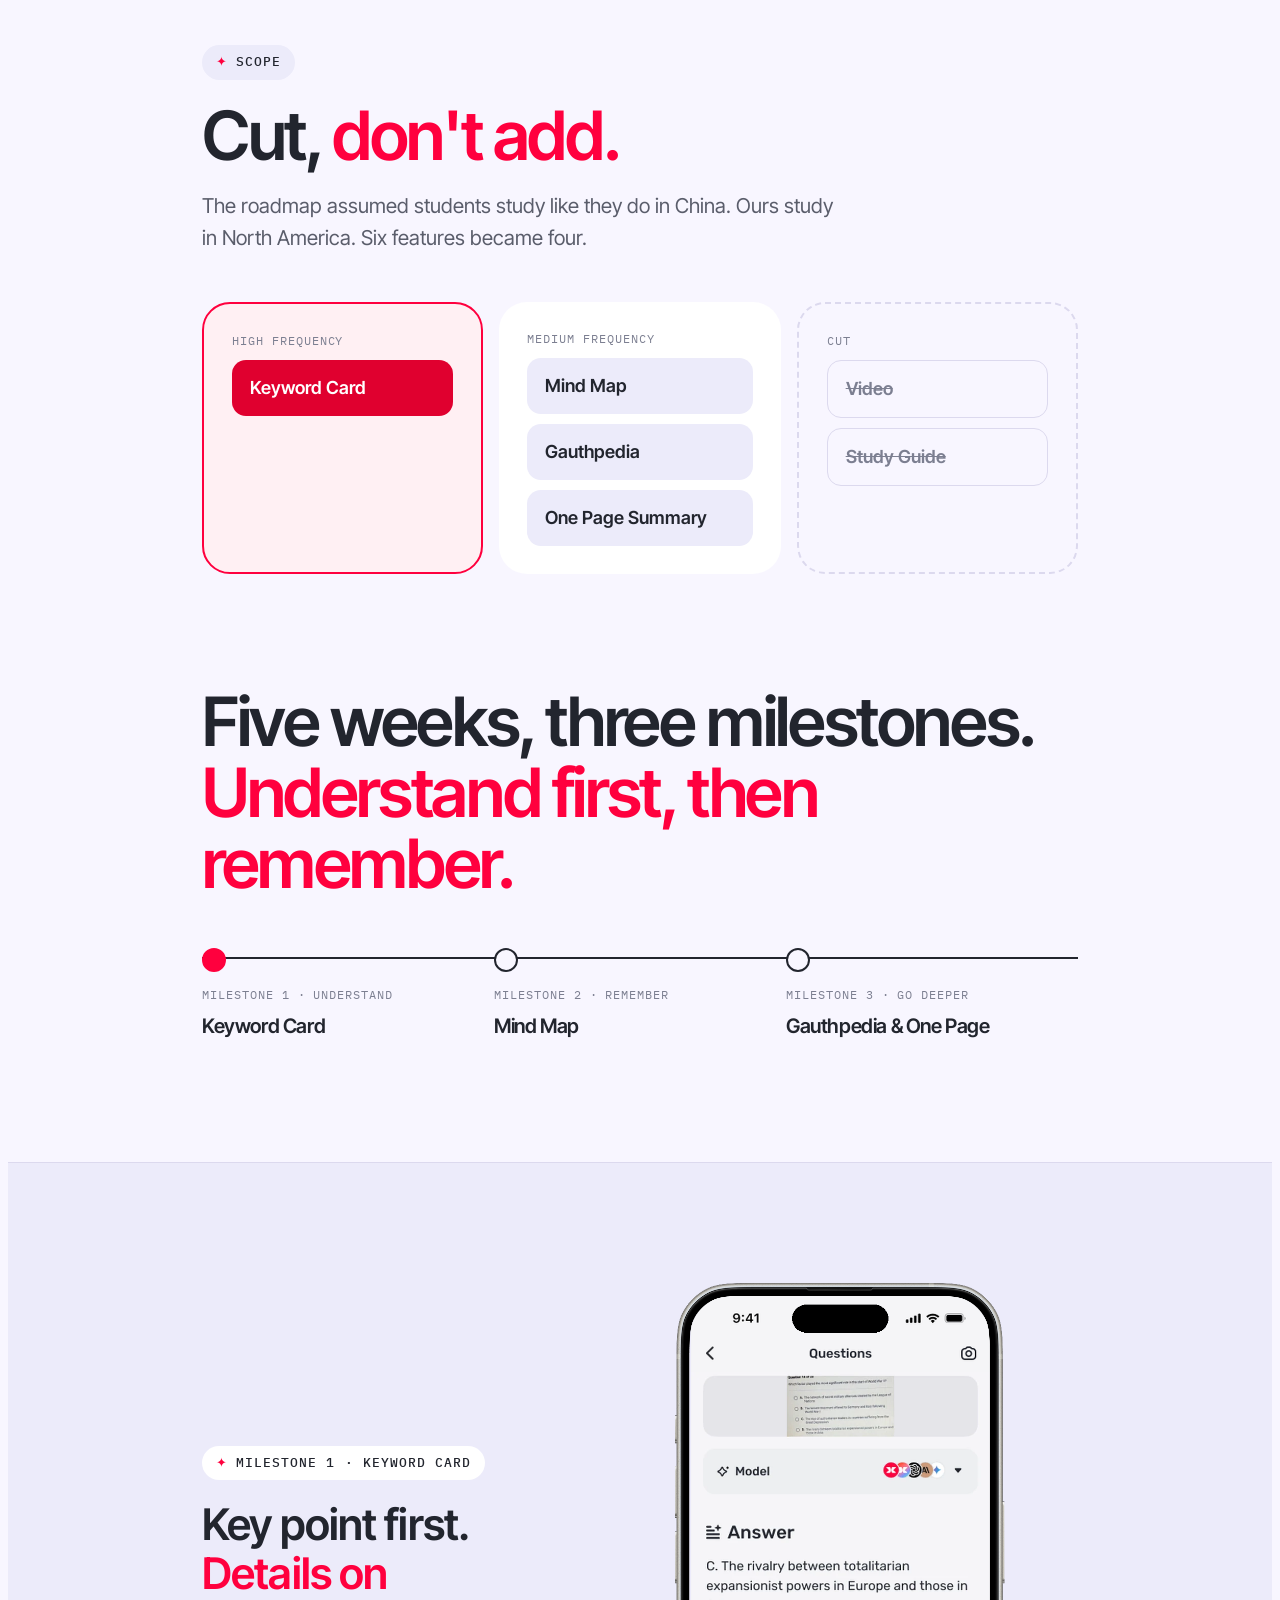
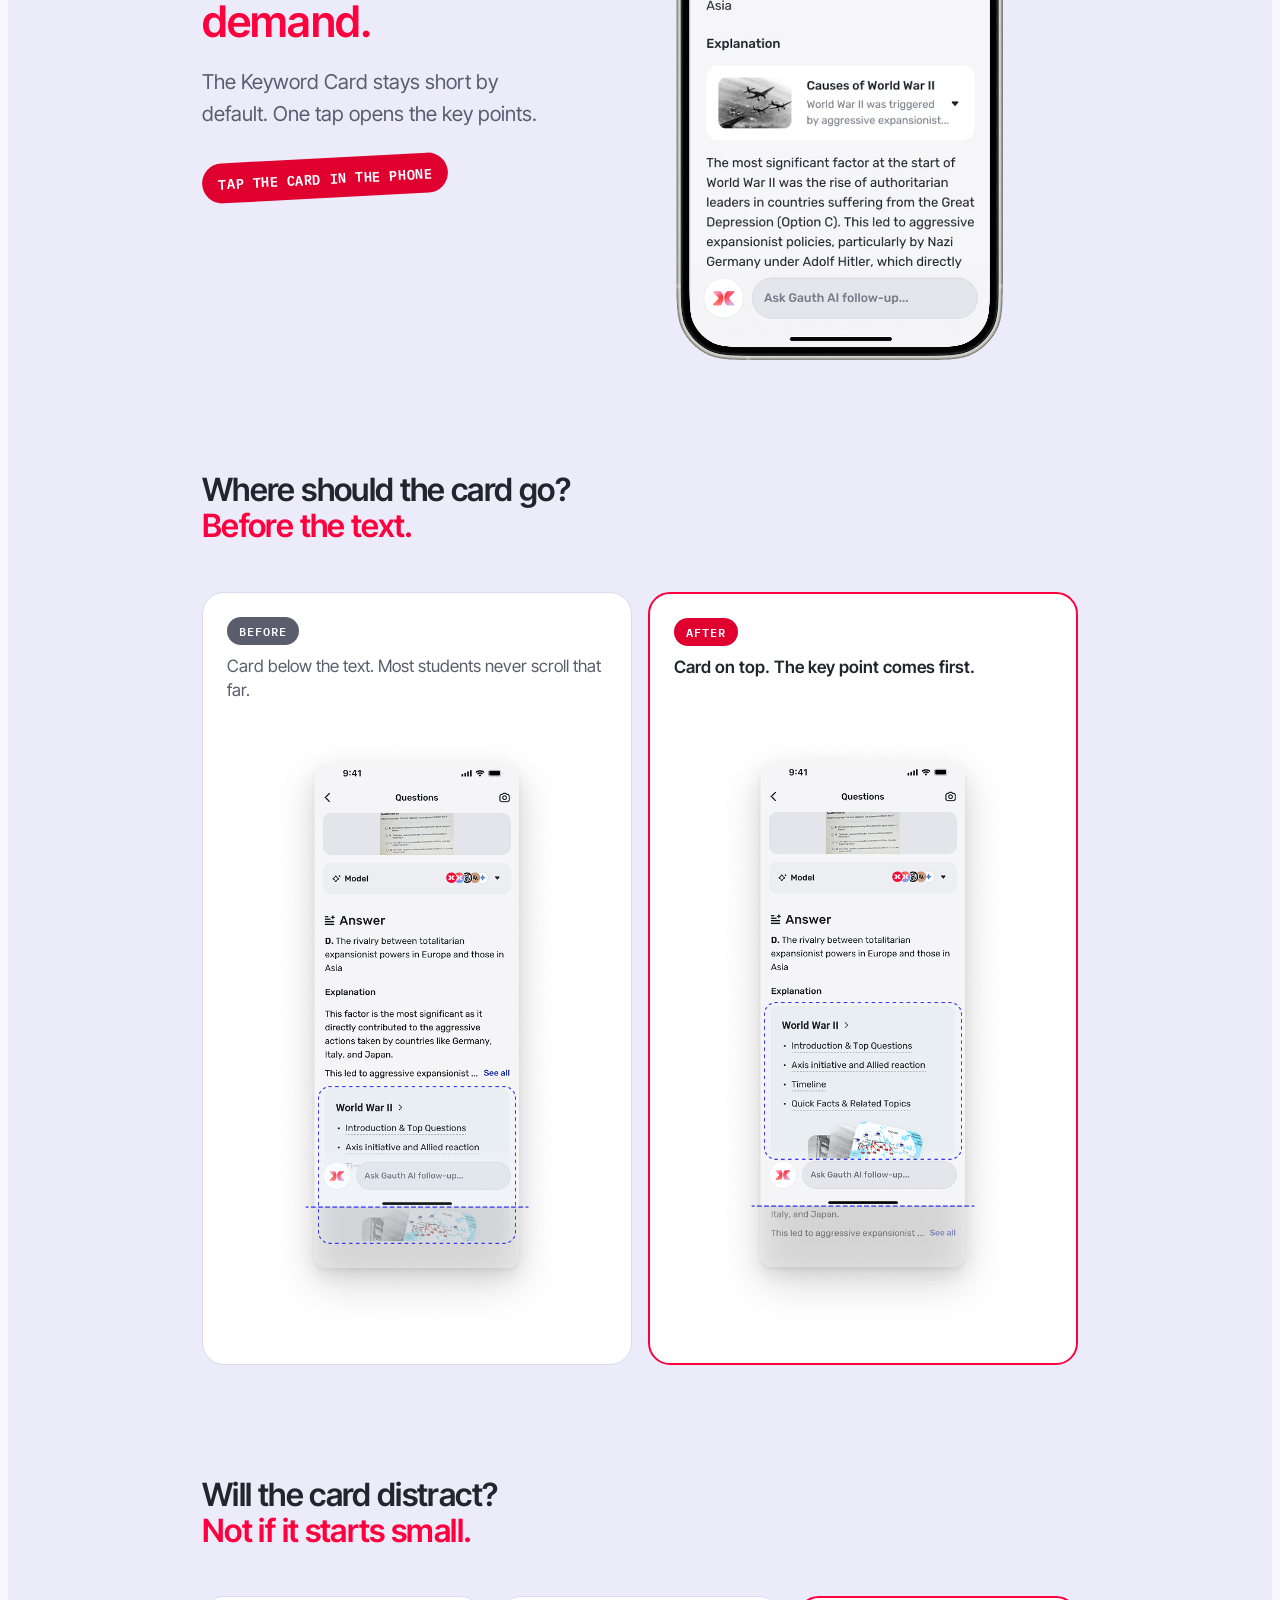
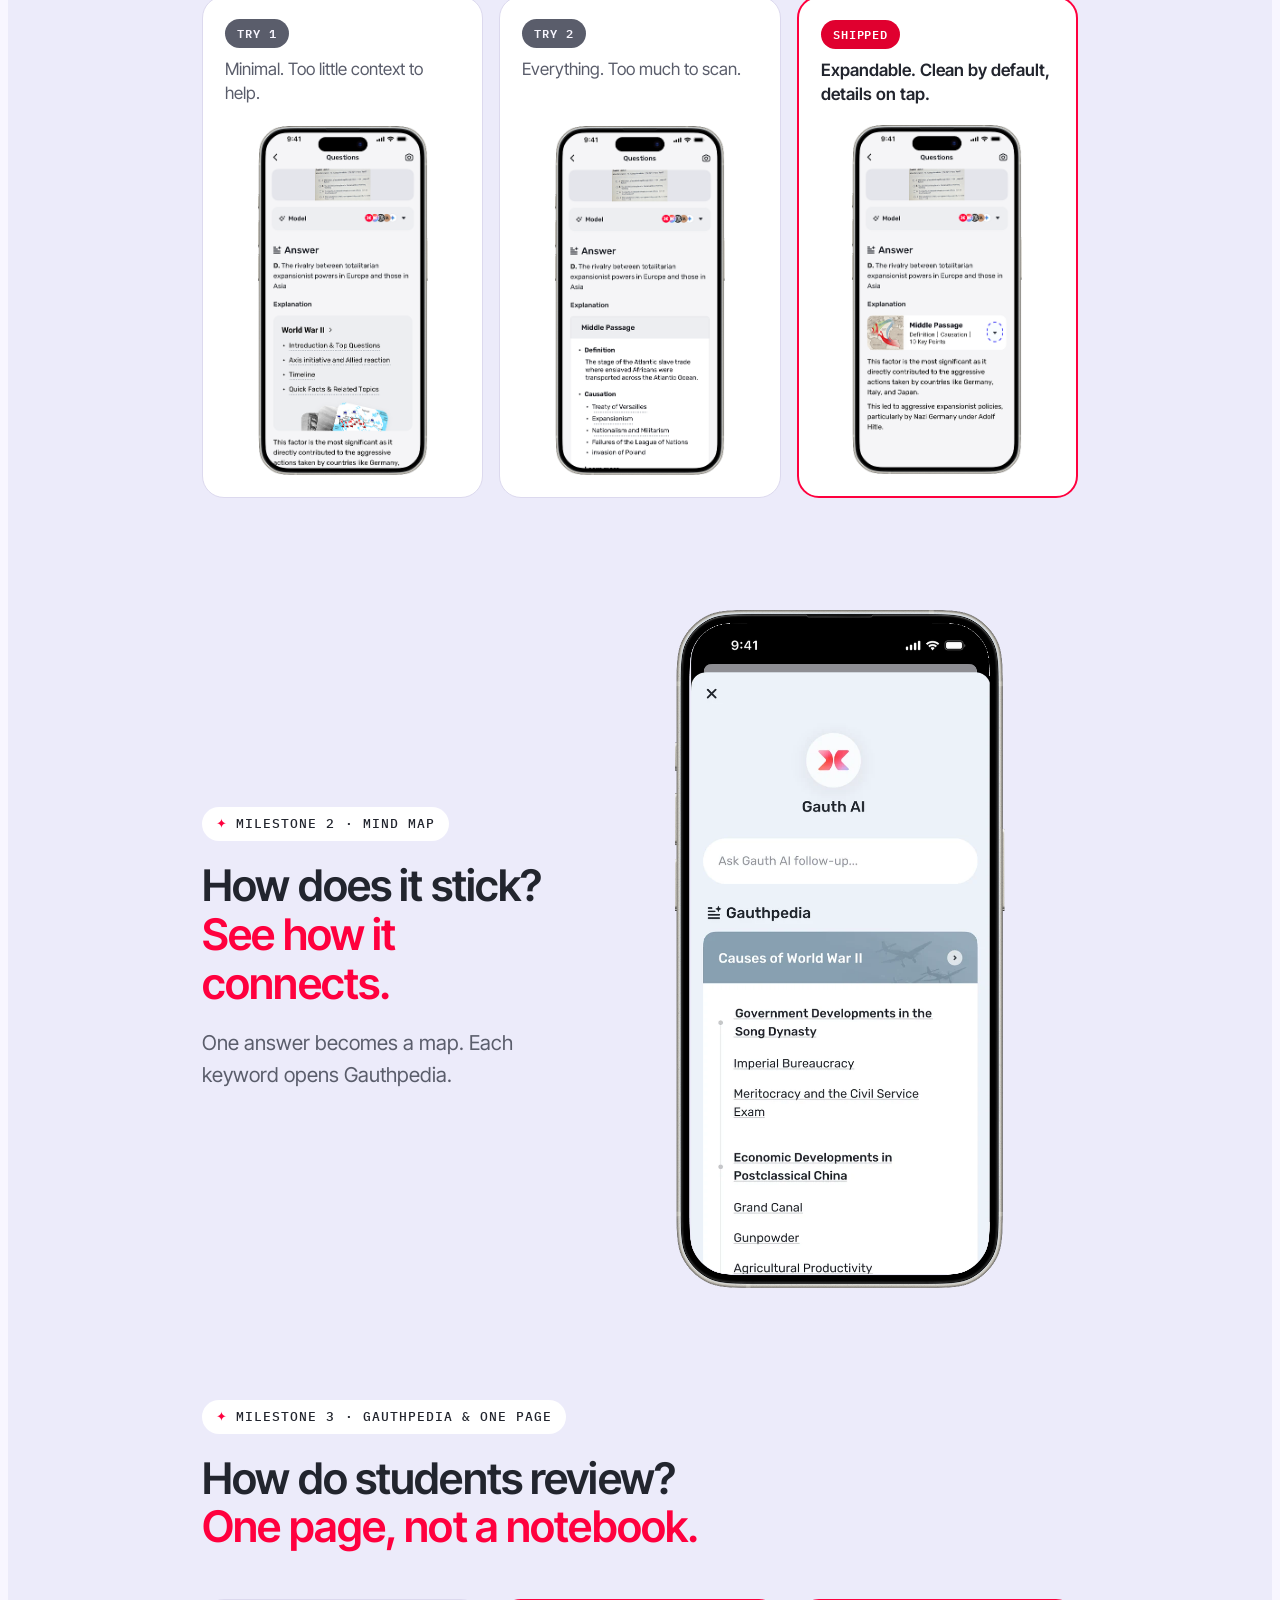
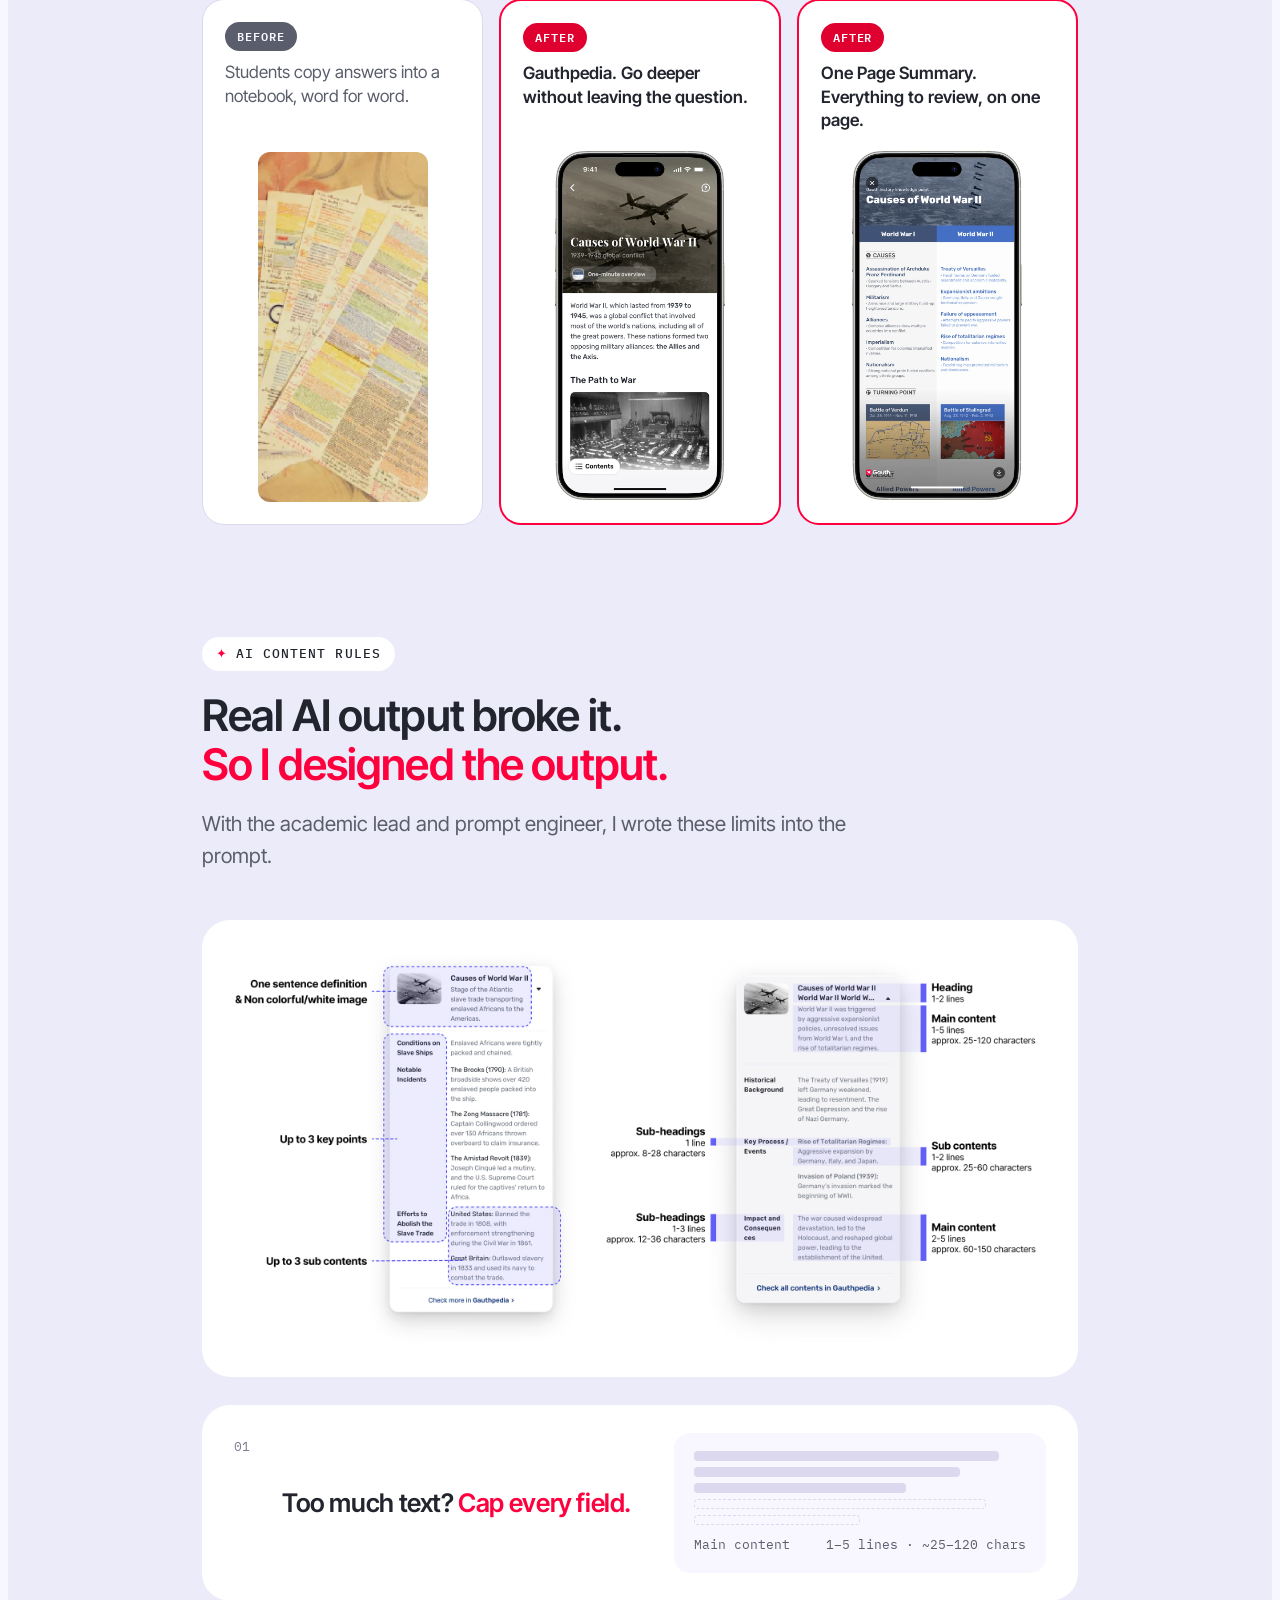
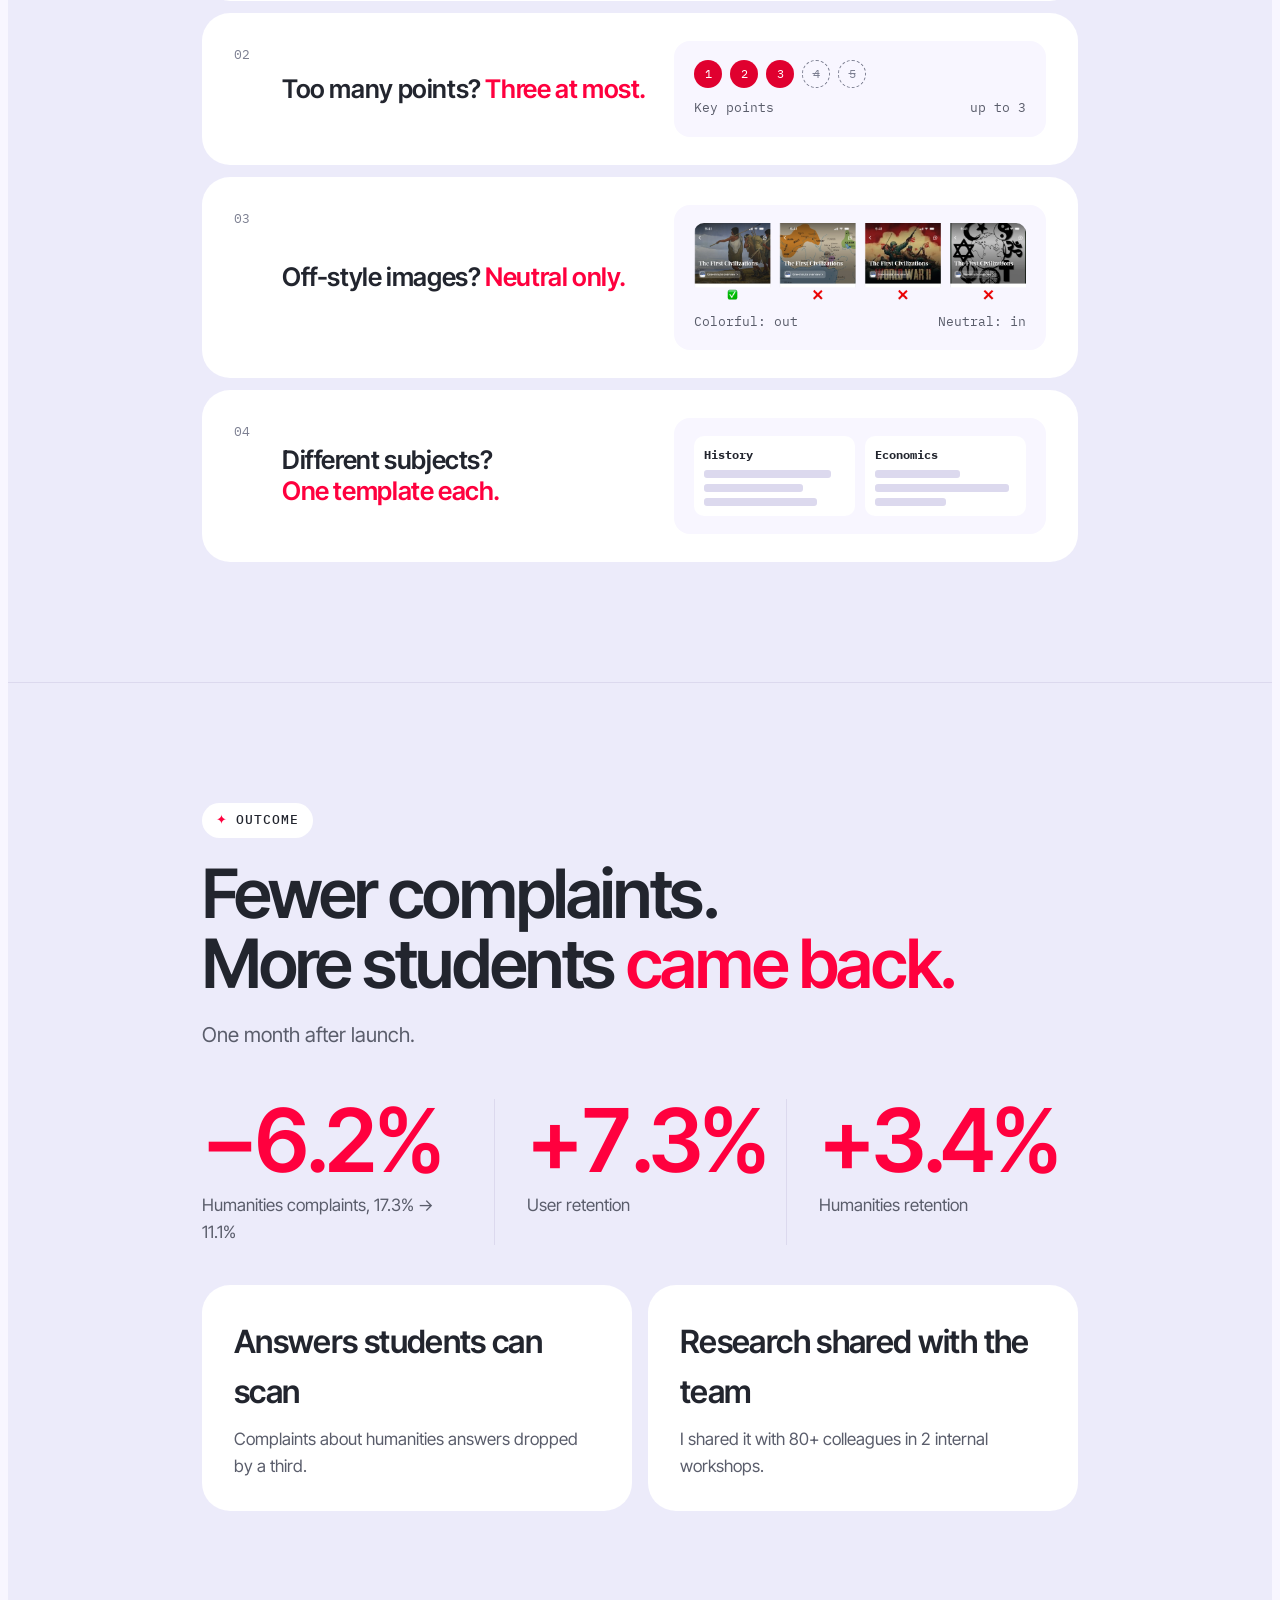
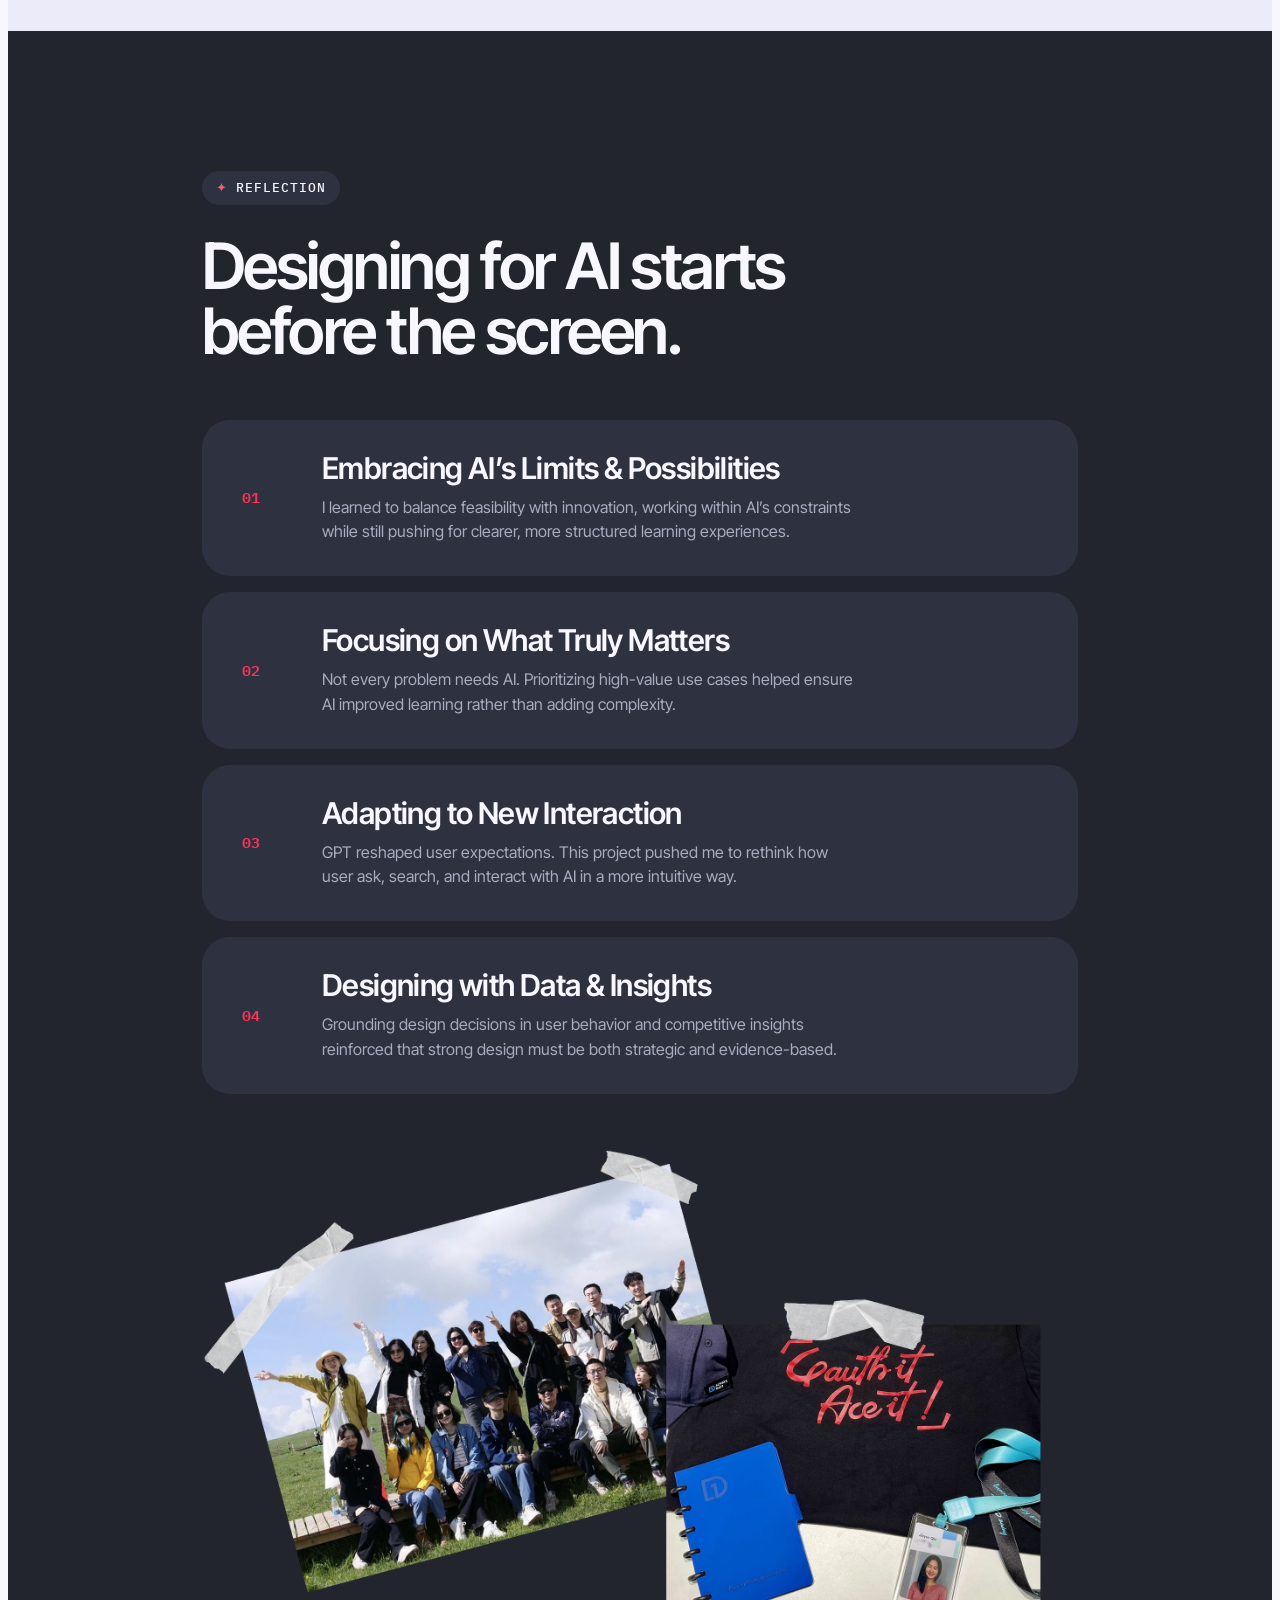
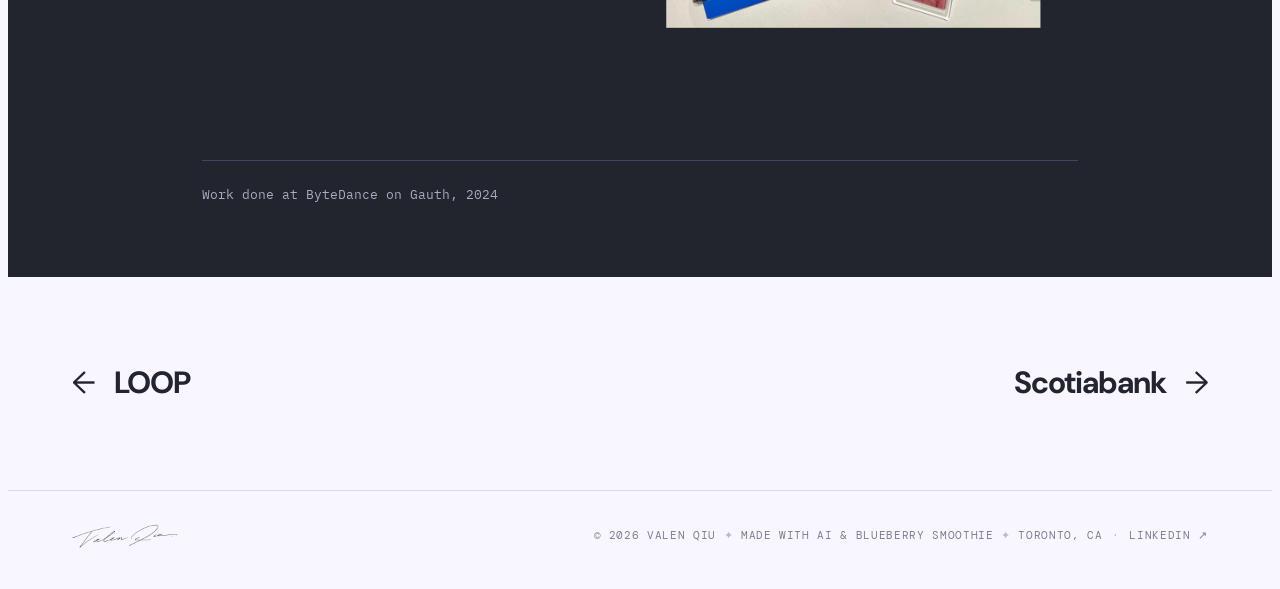
==== commit 57797f8c: "GAuth phones: clip screen content to the phone's rounded screen (no square corners outside the frame" ====
--- a/gauth/index.html
+++ b/gauth/index.html
@@ -517,13 +517,13 @@
 .phone{position:relative}
 .phone.ph-real{width:min(100%,330px)!important;height:auto!important;aspect-ratio:auto!important;background:none!important;box-shadow:none!important;padding:0!important;border-radius:0!important}
 .ph-real .stage{position:relative;aspect-ratio:648/1330}
-.ph-real .scrl{position:absolute;left:4.938%;top:1.88%;width:90.432%;height:96.165%;overflow-y:auto;overflow-x:hidden;scrollbar-width:none;background:#F5F5F7;border-radius:0 0 44px 44px;overscroll-behavior:auto}
+.ph-real .scrl{position:absolute;left:4.938%;top:1.88%;width:90.432%;height:96.165%;overflow-y:auto;overflow-x:hidden;scrollbar-width:none;background:#F5F5F7;border-radius:13%/5.9%;overscroll-behavior:auto}
 .ph-real .scrl::-webkit-scrollbar{display:none}
 .ph-real .lcw{padding:25.77% 0 25.94%}
 .ph-real .lcw[hidden]{display:none}
 .ph-real .lci{position:relative}
 .ph-real .lcw img{display:block;width:100%;height:auto}
-.ph-real .sbox{position:absolute;left:4.938%;top:1.88%;width:90.432%;height:96.165%;pointer-events:none}
+.ph-real .sbox{position:absolute;left:4.938%;top:1.88%;width:90.432%;height:96.165%;pointer-events:none;overflow:hidden;border-radius:13%/5.9%}
 .ph-real .sbox img{position:absolute;left:0;width:100%;height:auto;display:block}
 .ph-real .sbox .hdr{top:0}.ph-real .sbox .ftr{bottom:0}
 .ph-real .bz{position:absolute;left:0;top:0;width:100%;height:100%;pointer-events:none}
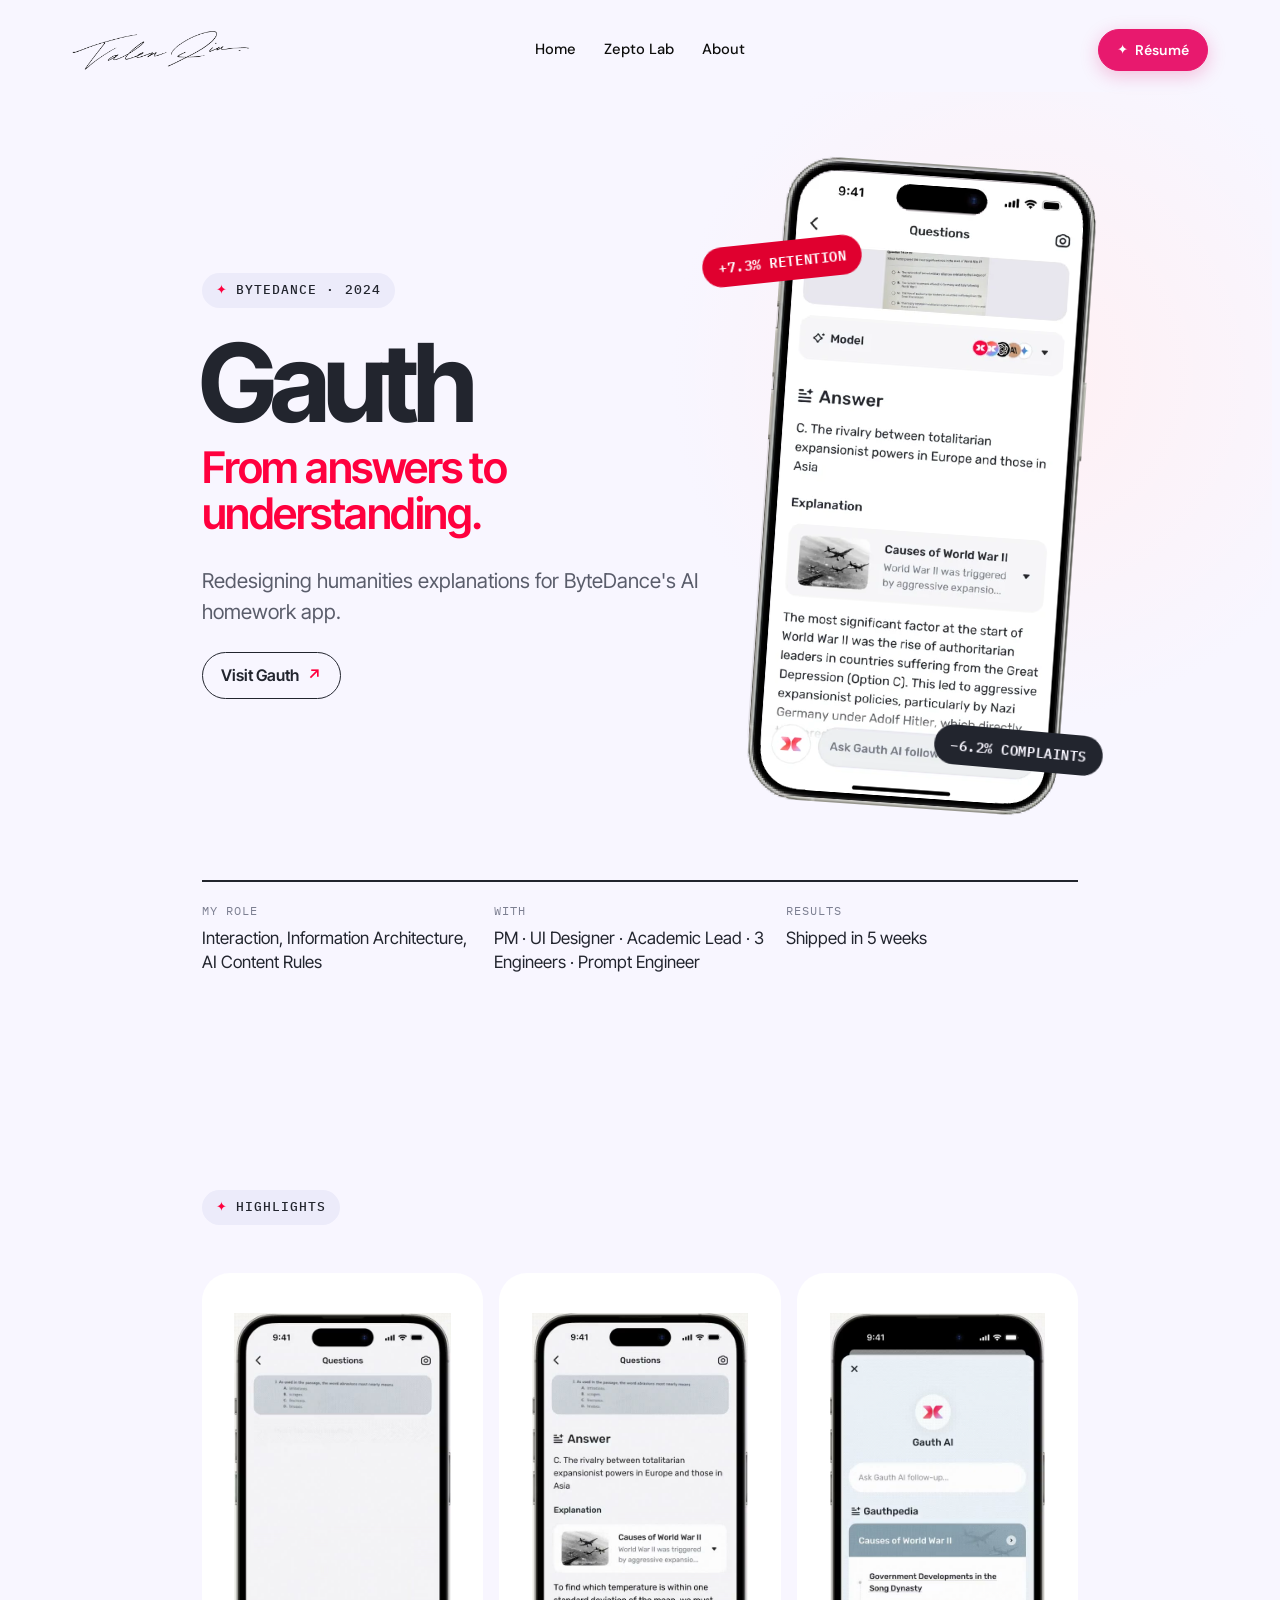
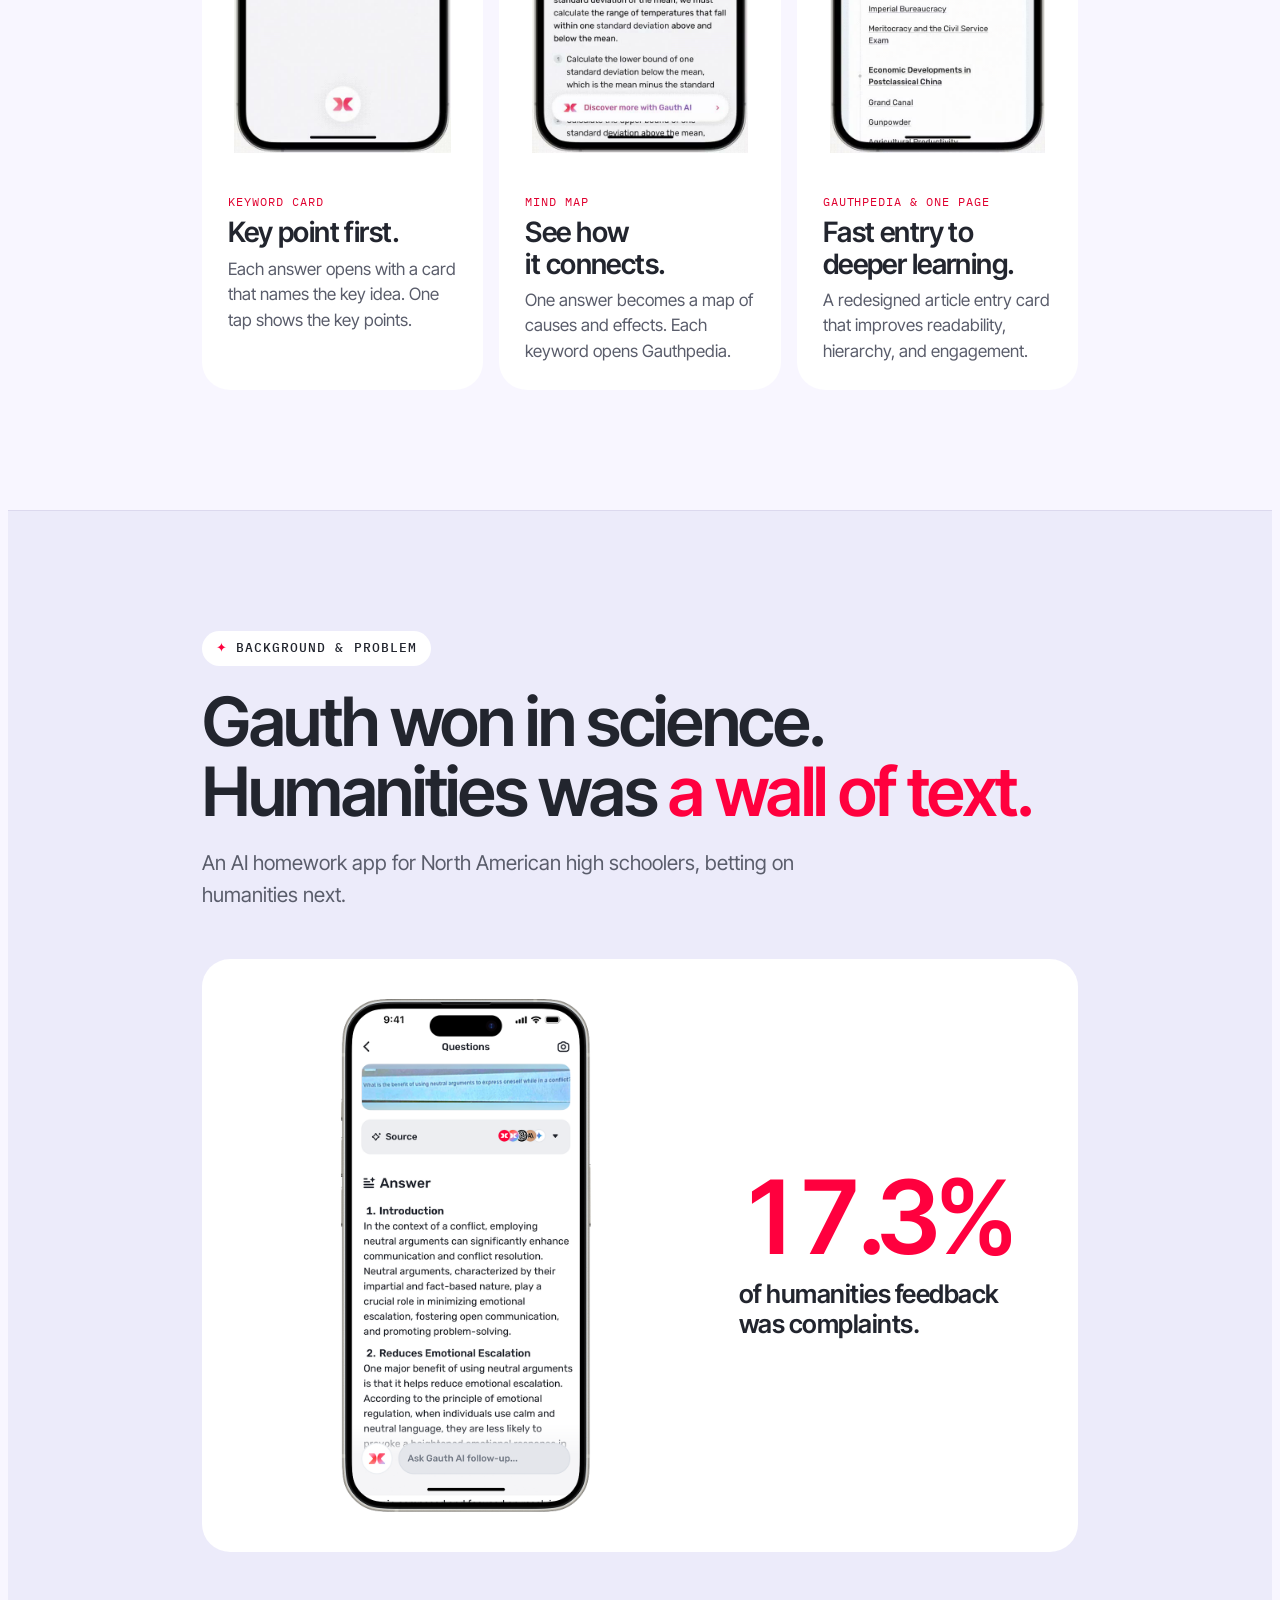
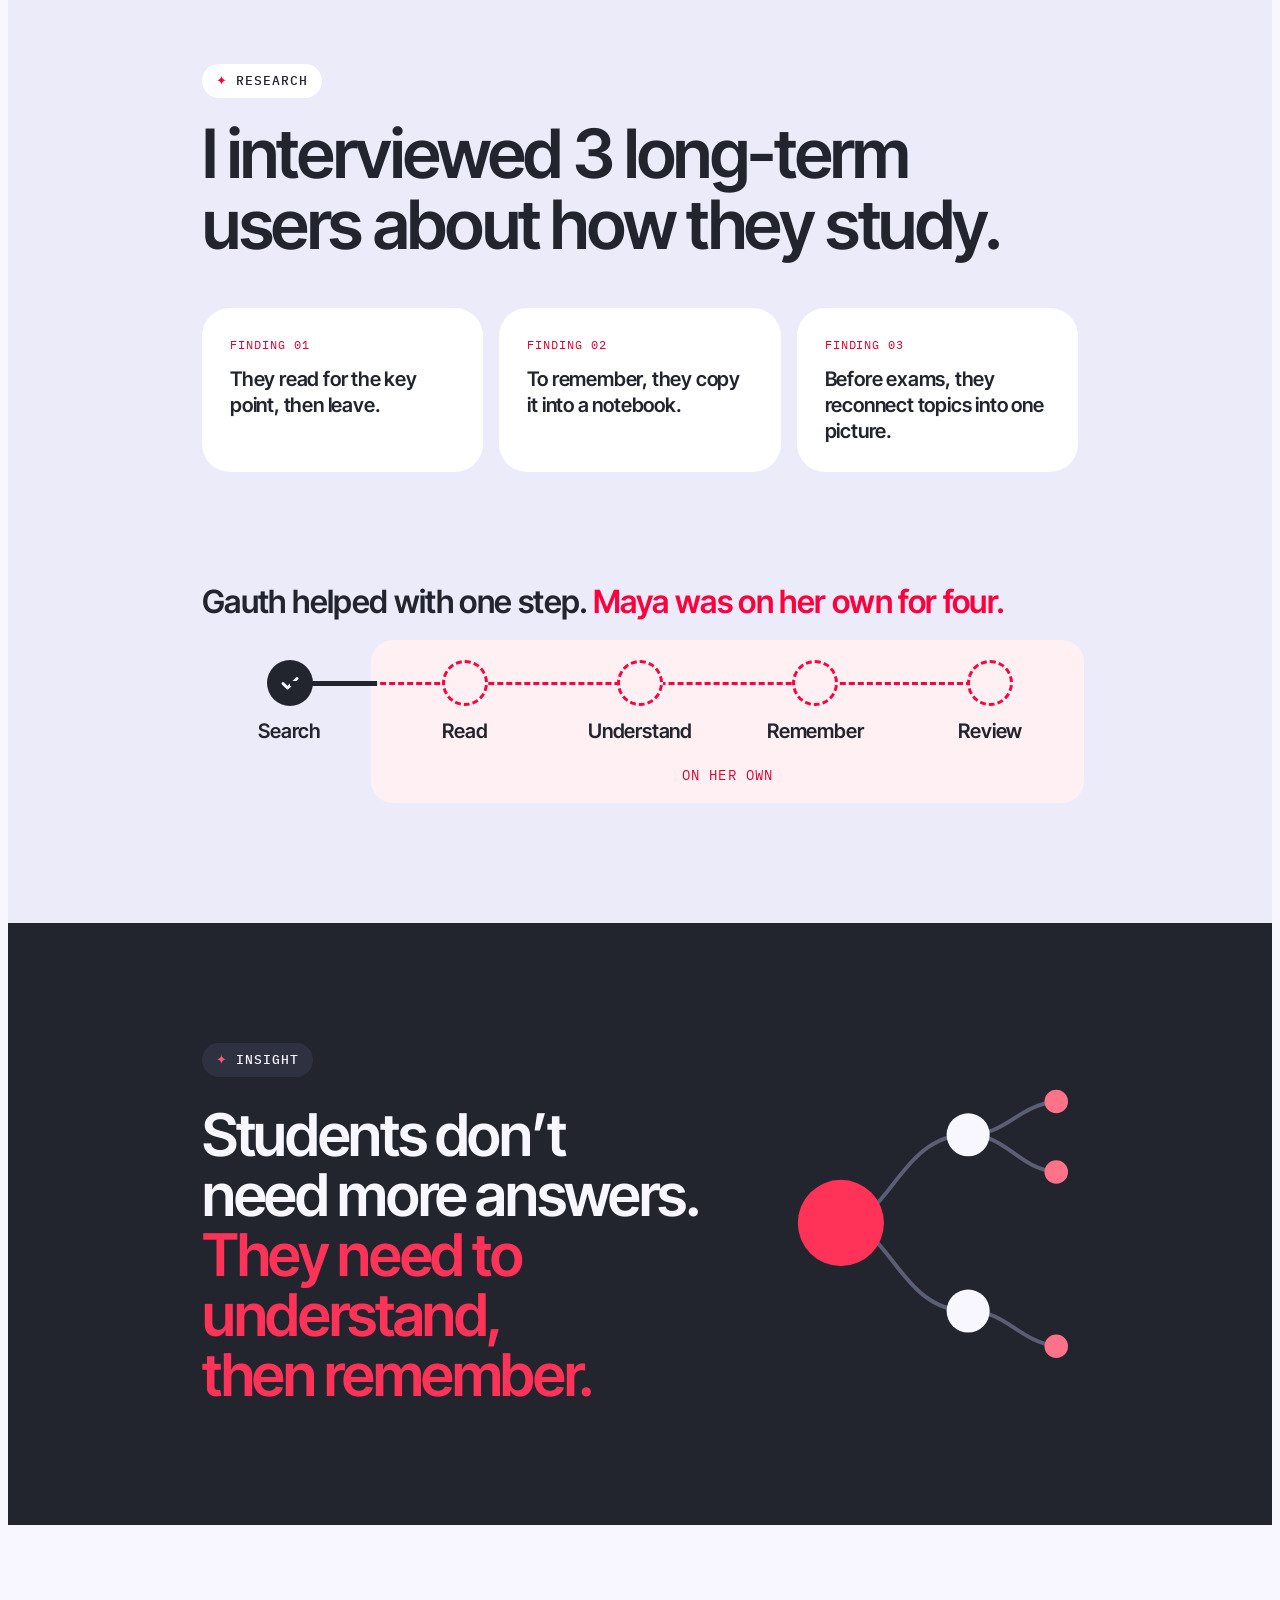
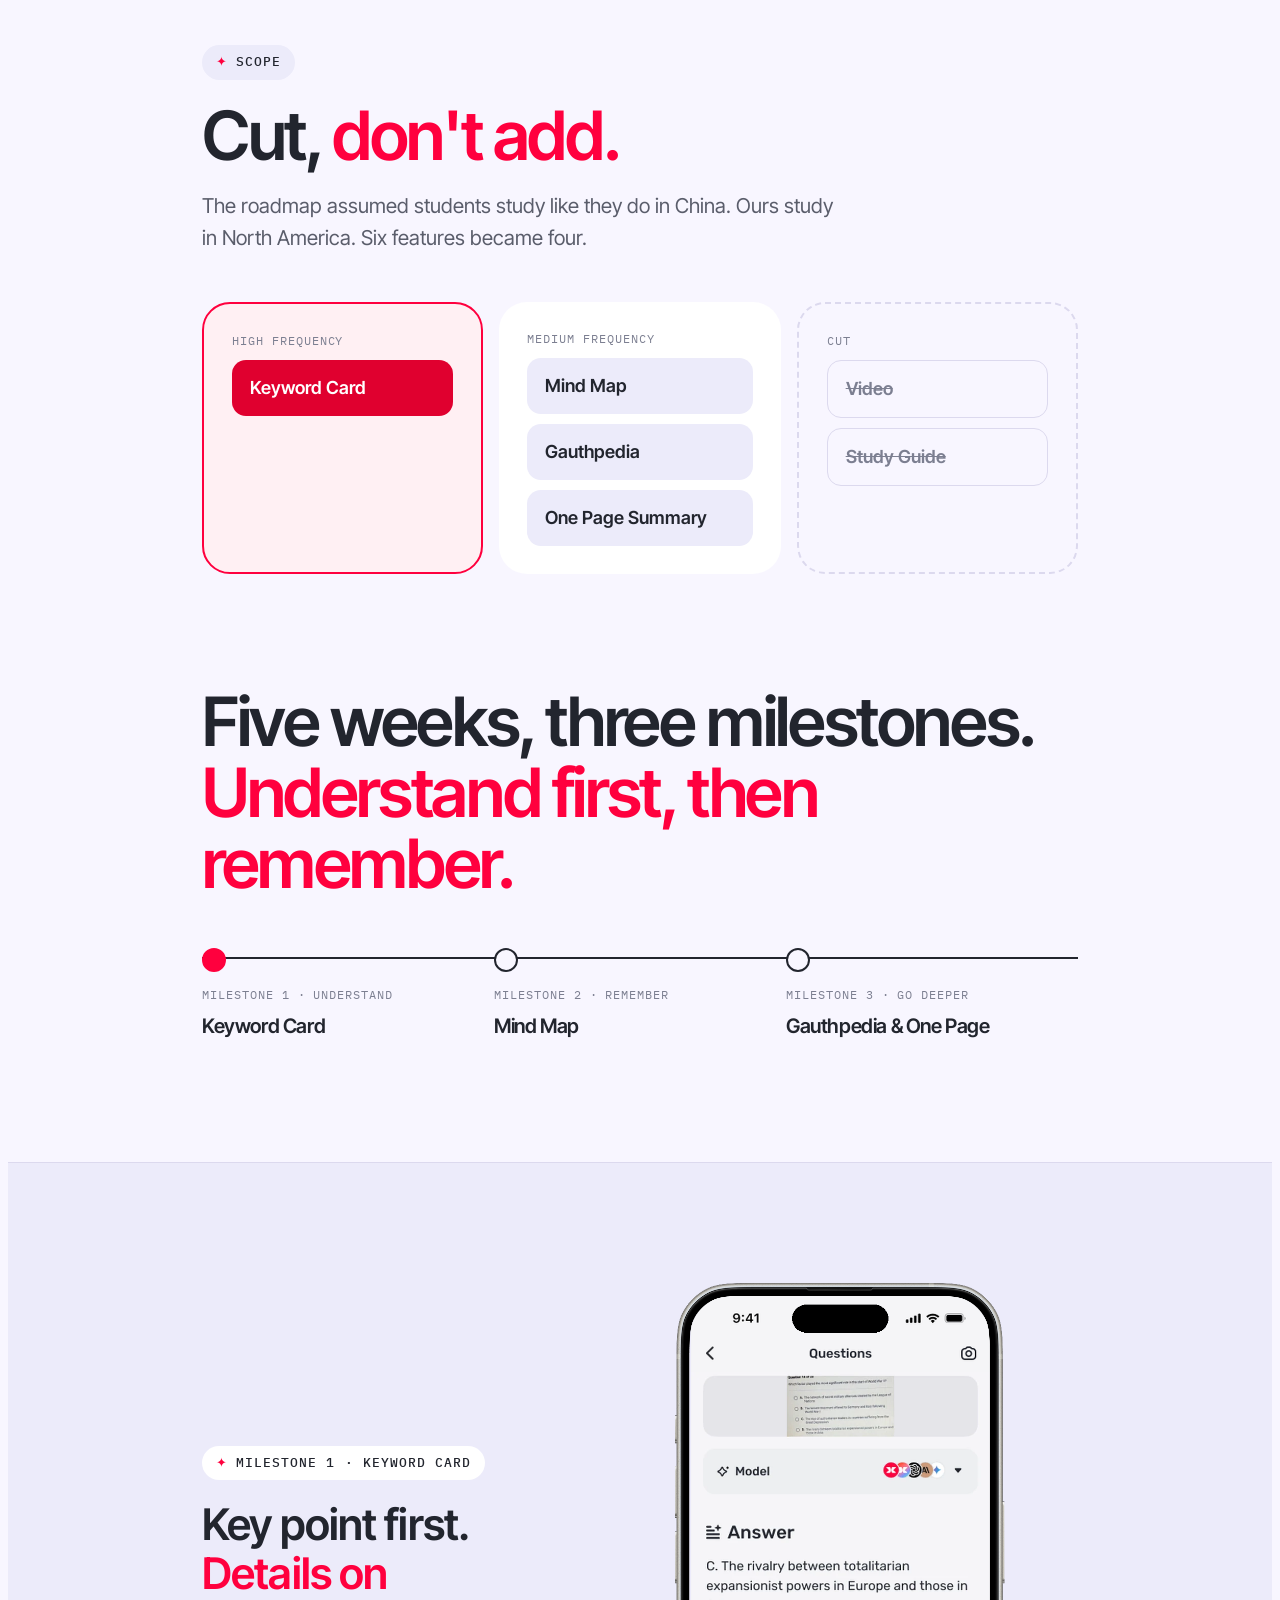
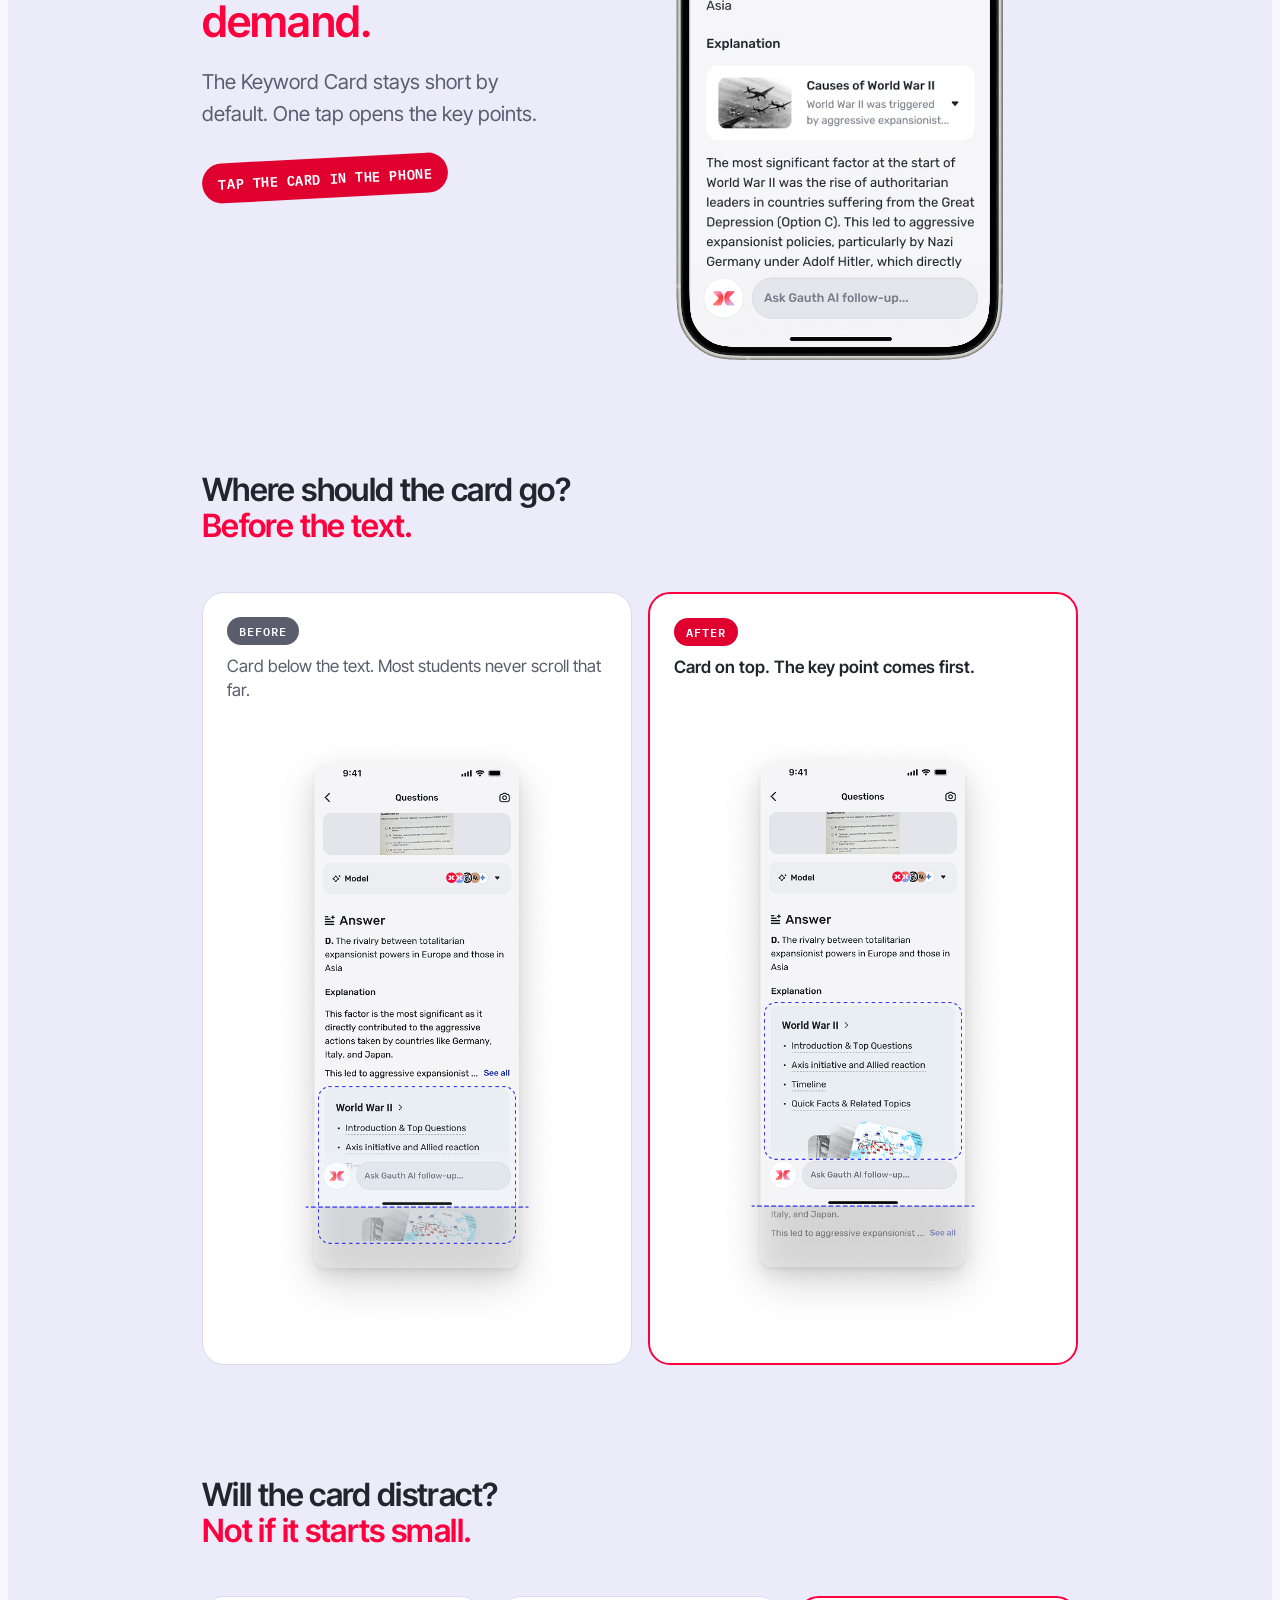
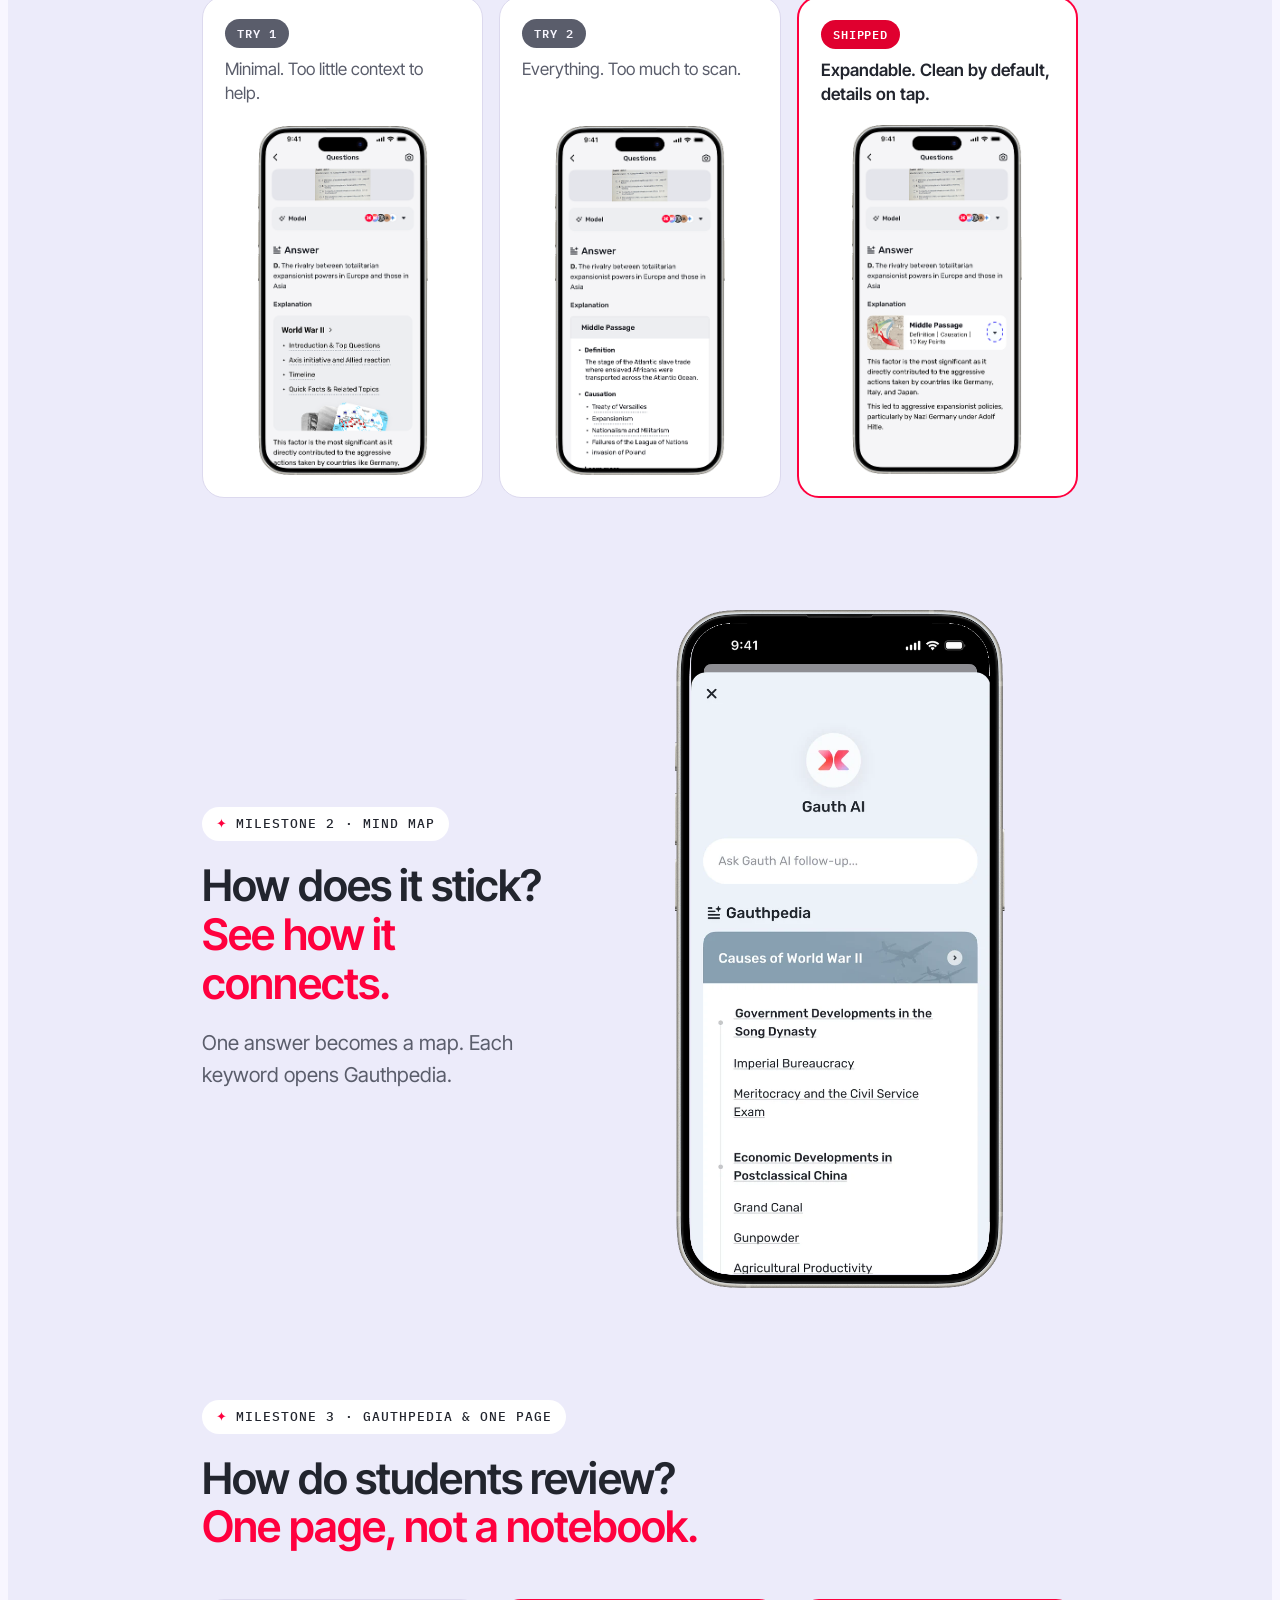
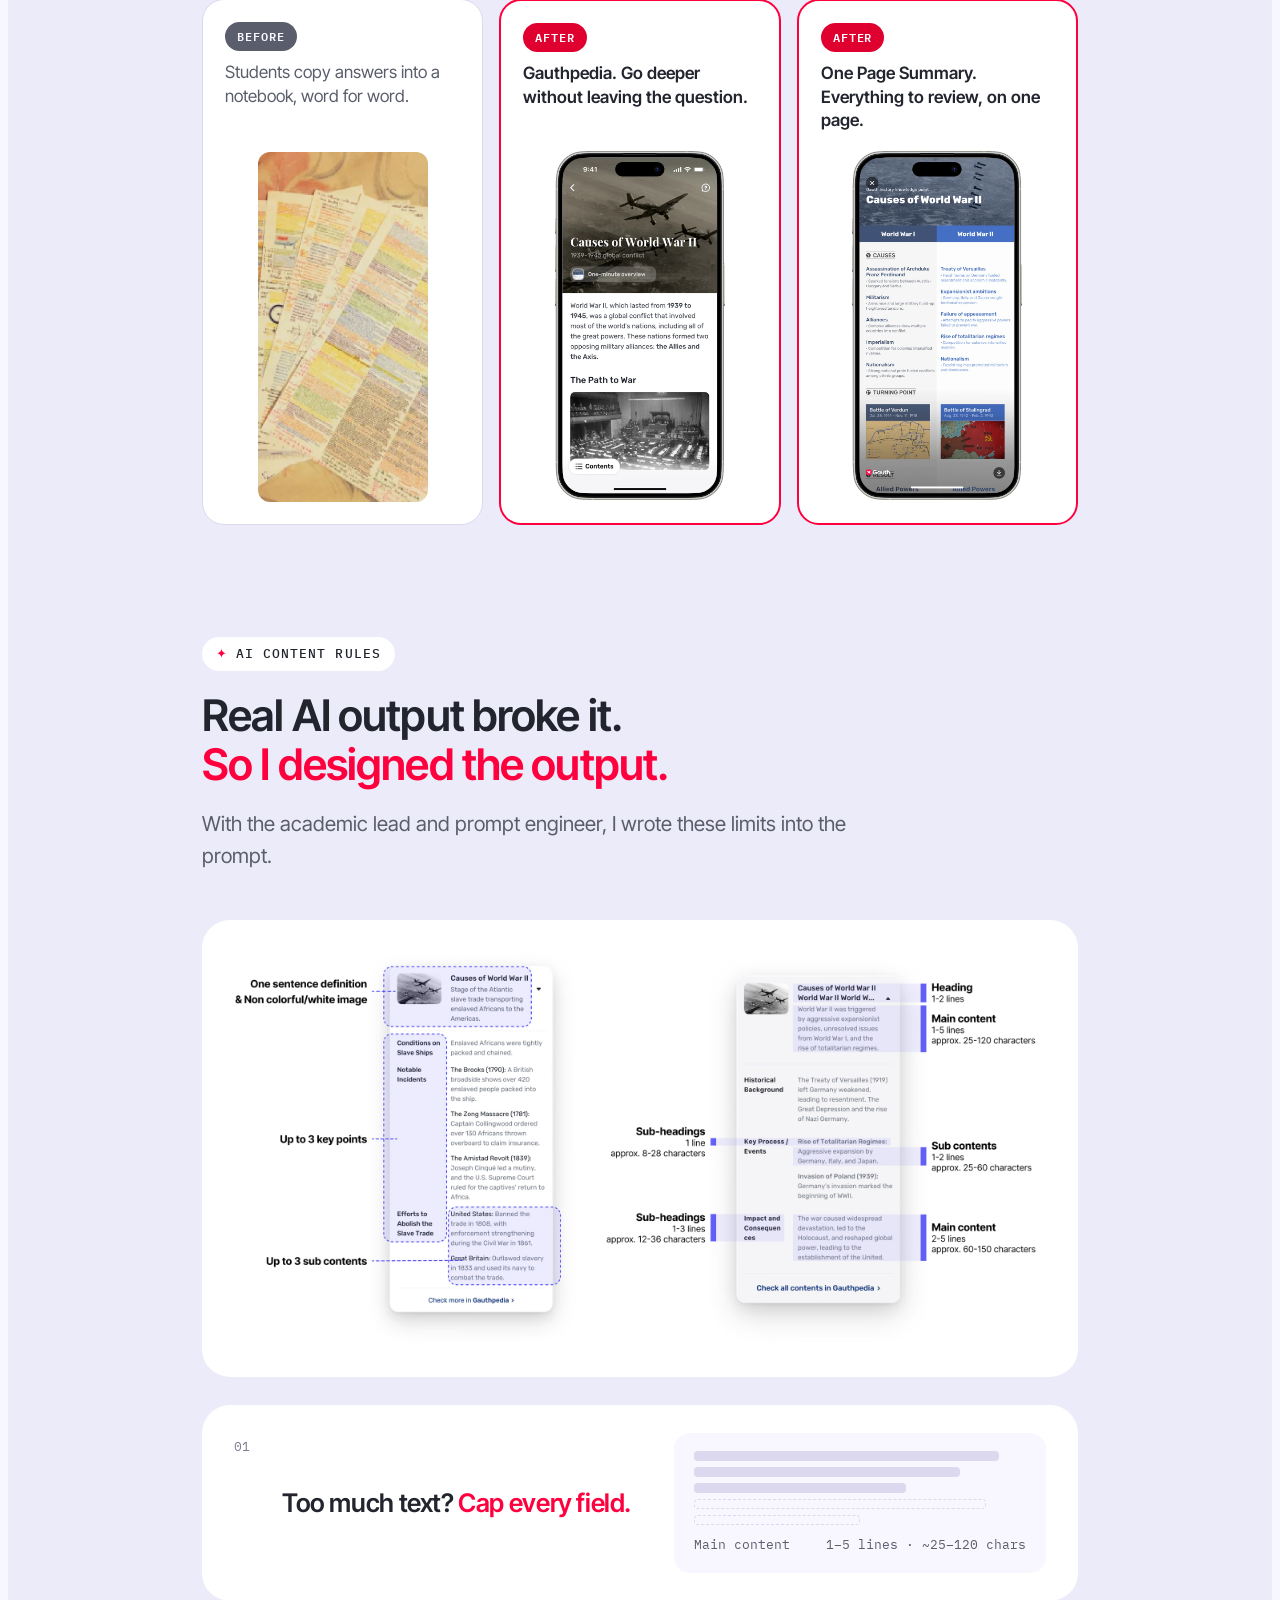
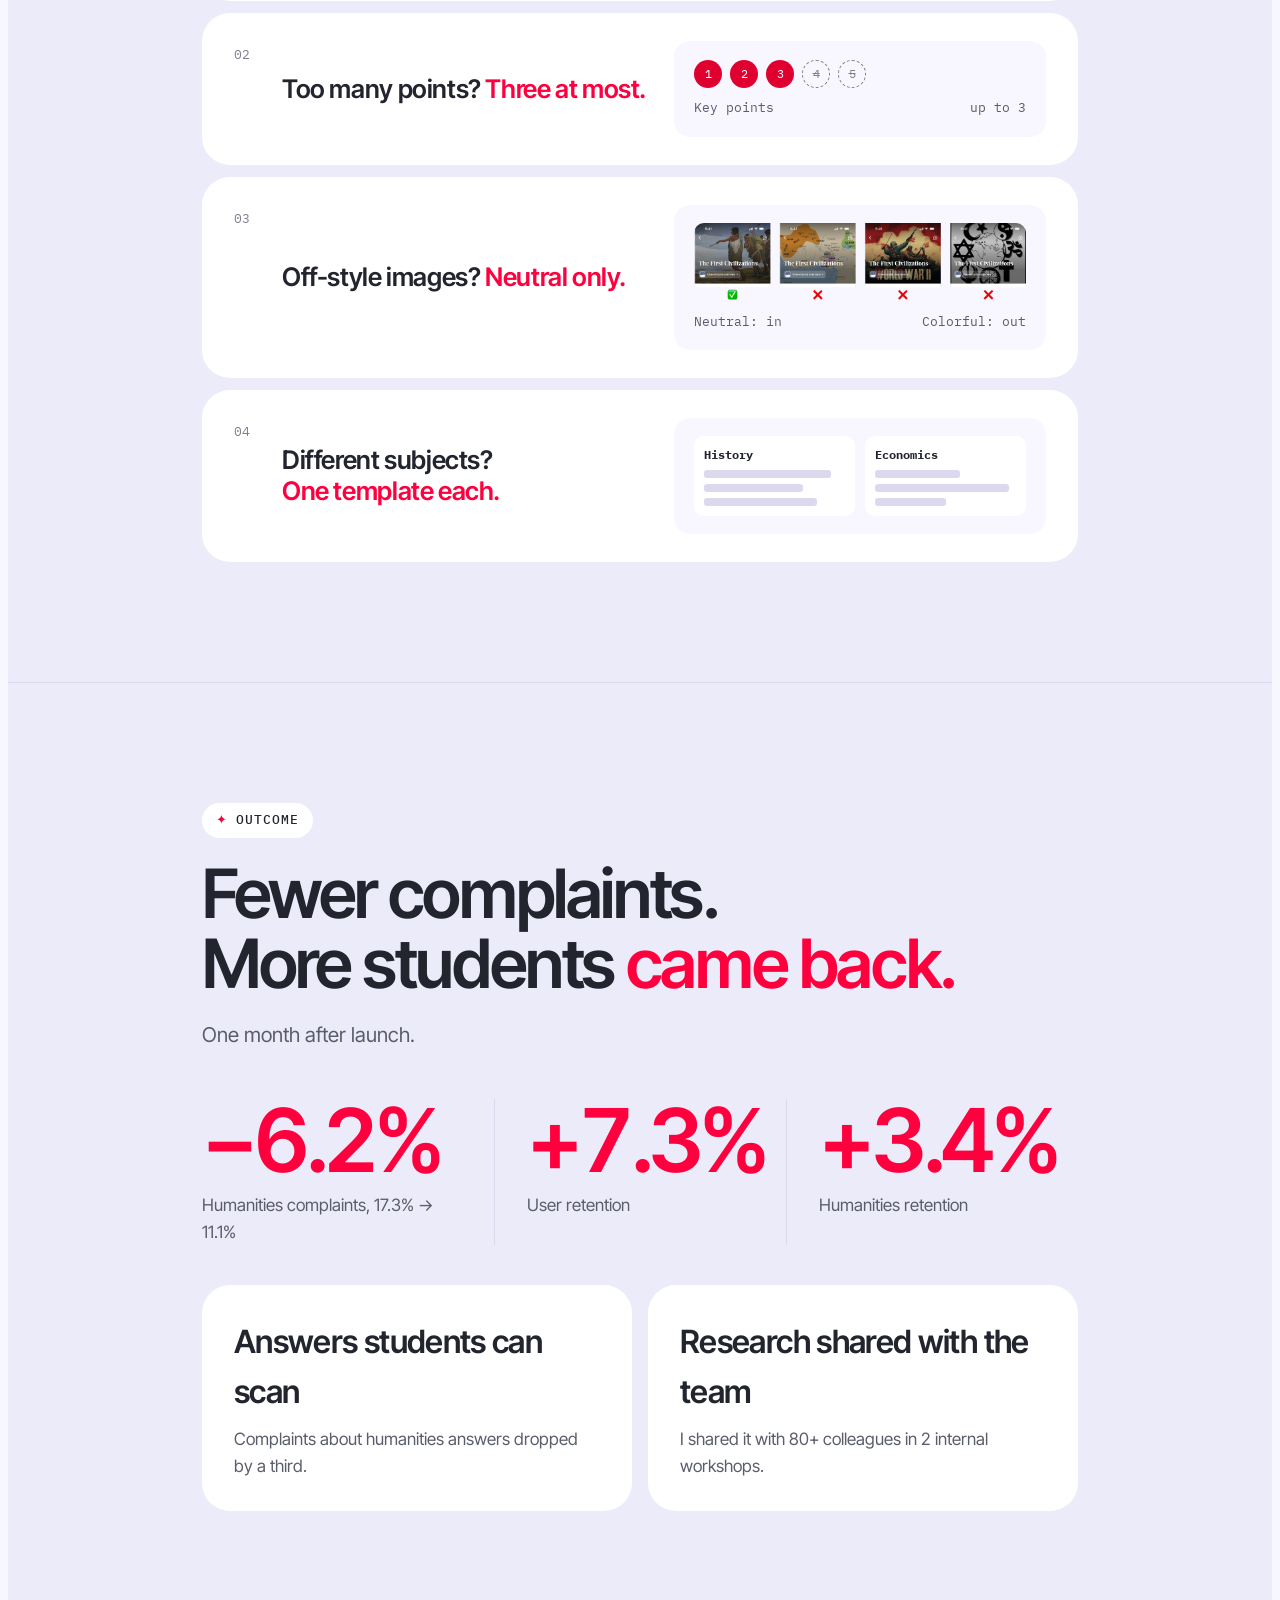
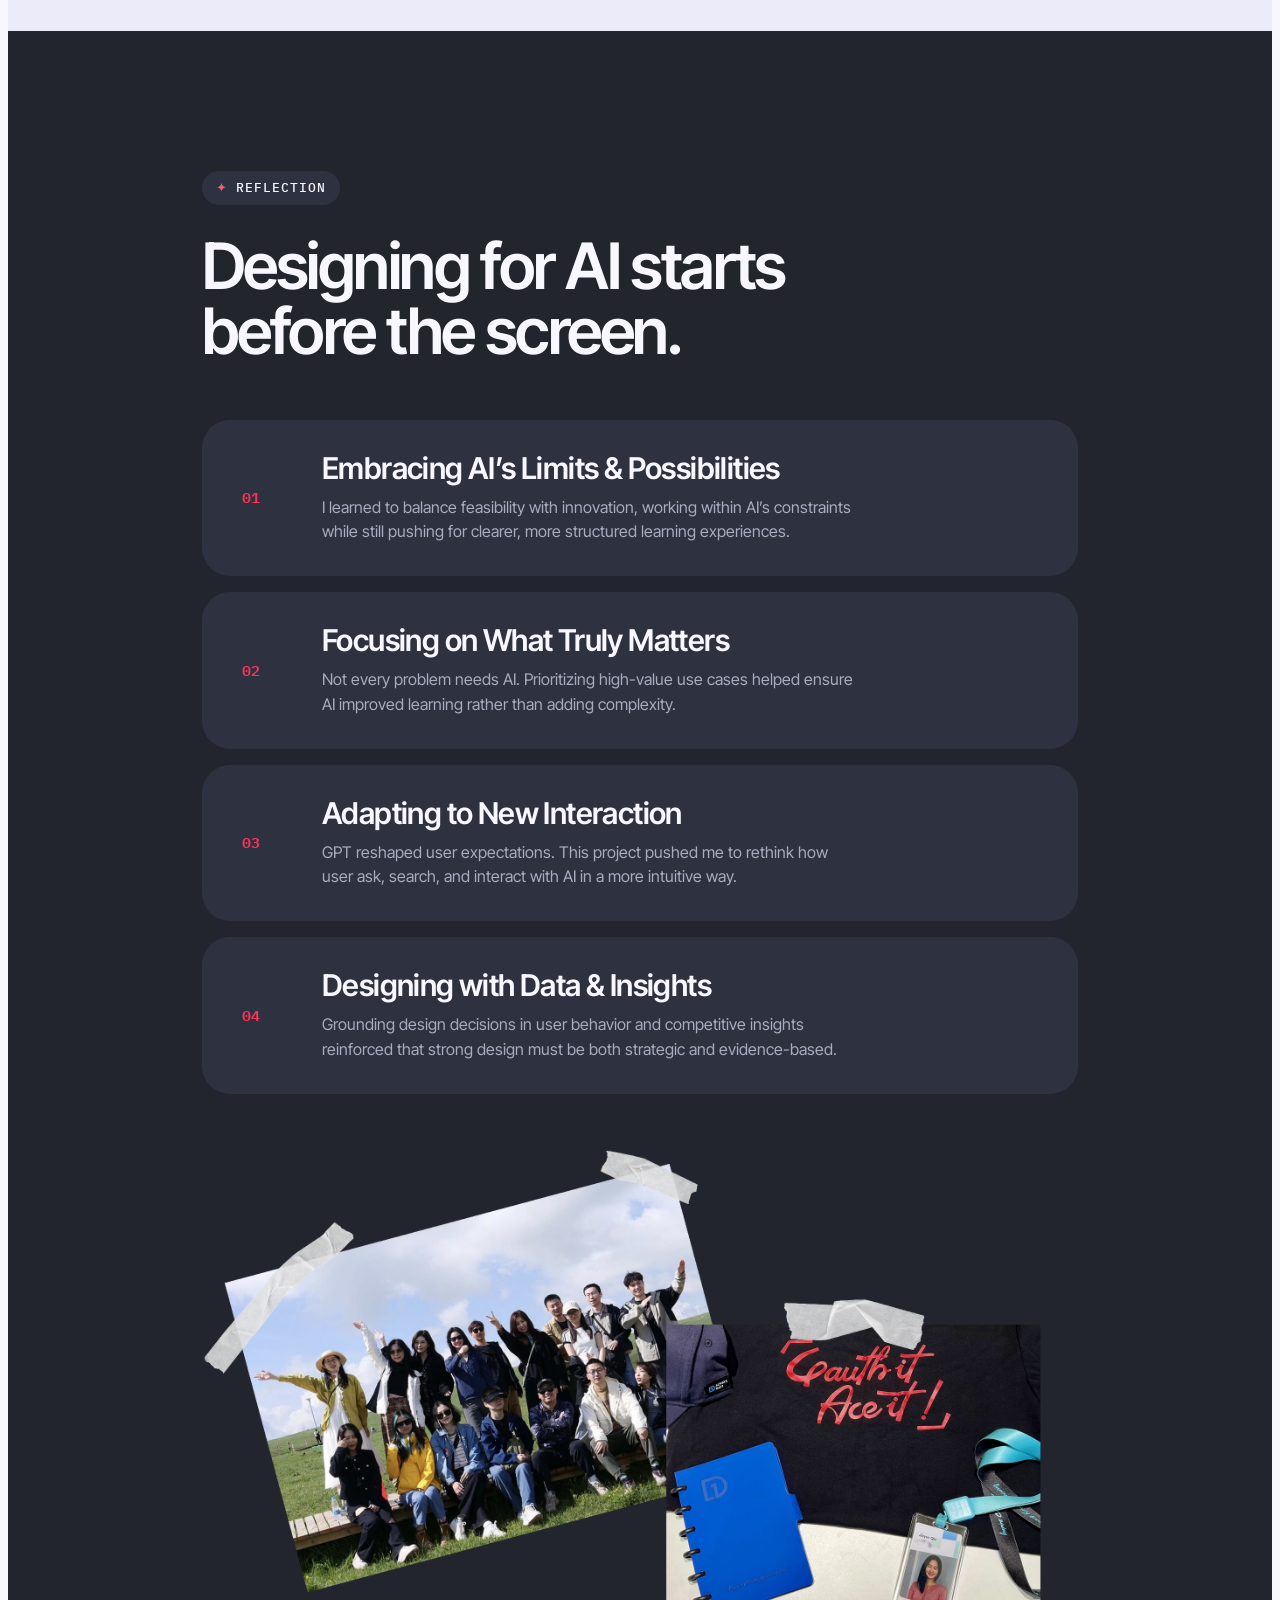
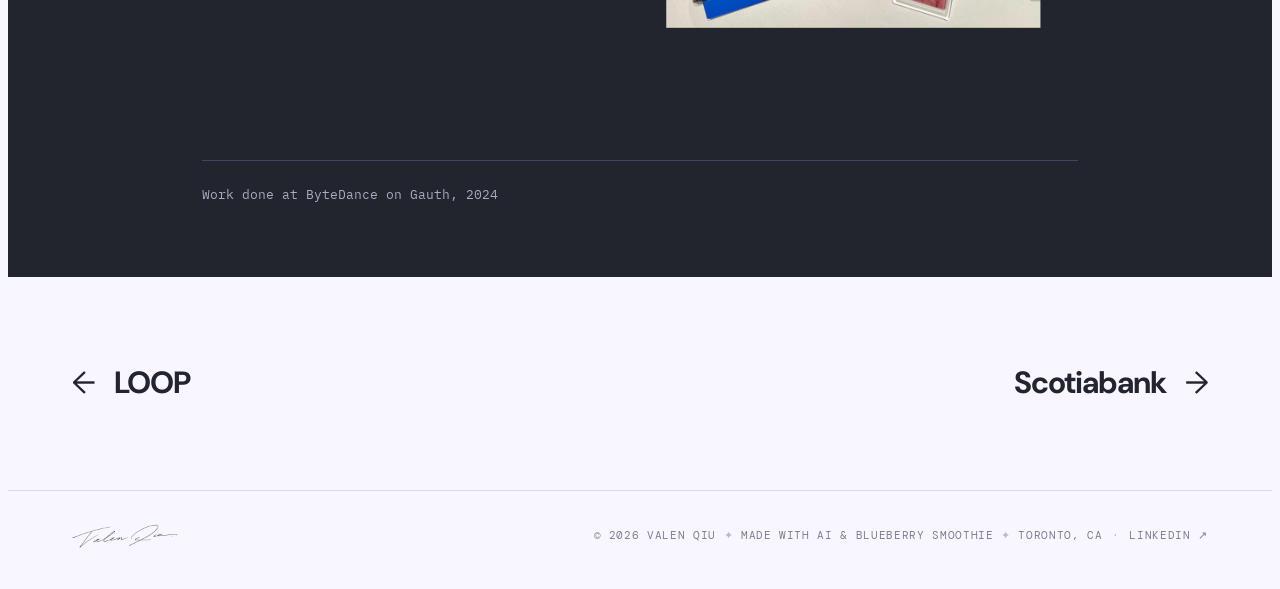
==== commit a1578c81: "GAuth rules: Neutral: in on the left, matching the checked image Co-Authored-By: Claude Sonnet 5.5 <" ====
--- a/gauth/index.html
+++ b/gauth/index.html
@@ -895,7 +895,7 @@
         <article class="edge">
           <span class="n">03</span>
           <div class="t"><h4>Off-style images? <span class="red">Neutral only.</span></h4></div>
-          <div class="viz"><img class="proof" src="../images/gauth/off-style-compare.webp" alt="Four cover images for The First Civilizations: a muted painting is approved, while a colorful map, a red World War II poster and a black symbol collage are rejected" loading="lazy" width="2000" height="474"><div class="mini"><span>Colorful: out</span><span>Neutral: in</span></div></div>
+          <div class="viz"><img class="proof" src="../images/gauth/off-style-compare.webp" alt="Four cover images for The First Civilizations: a muted painting is approved, while a colorful map, a red World War II poster and a black symbol collage are rejected" loading="lazy" width="2000" height="474"><div class="mini"><span>Neutral: in</span><span>Colorful: out</span></div></div>
         </article>
         <article class="edge">
           <span class="n">04</span>
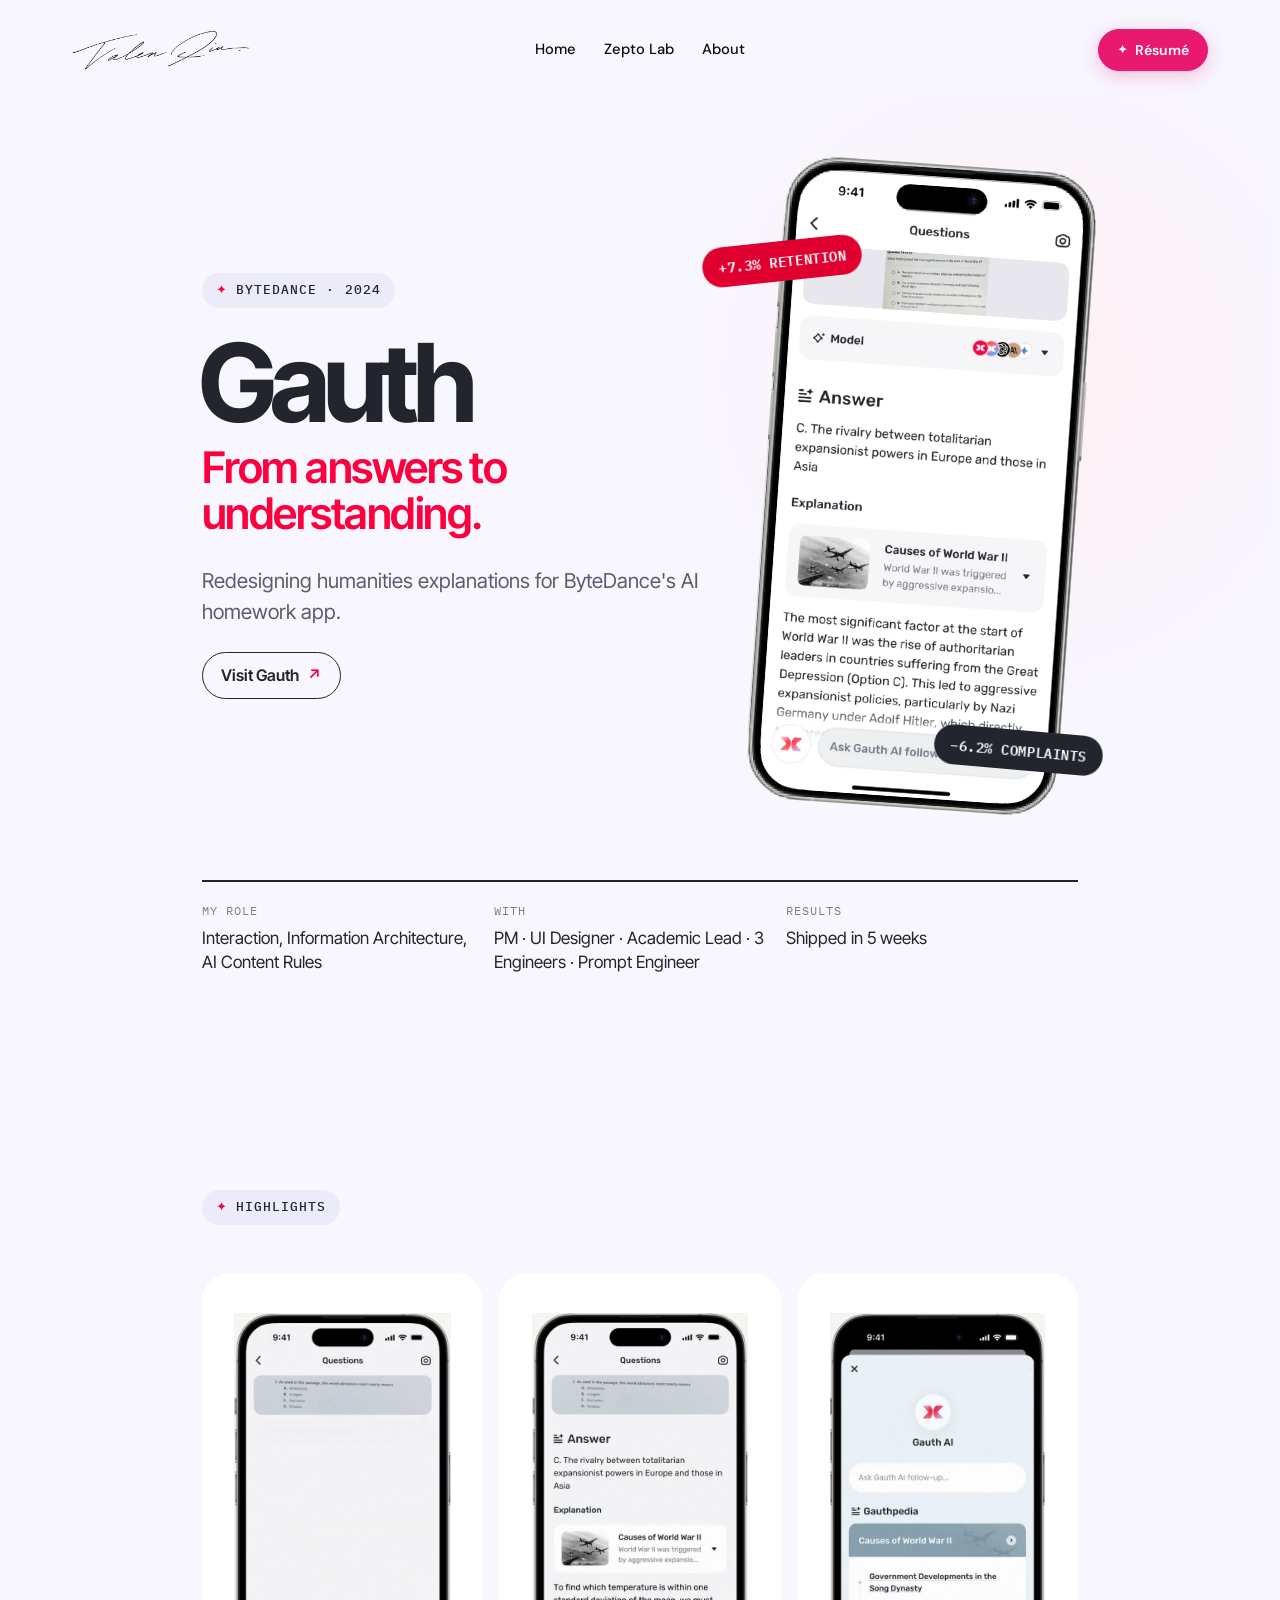
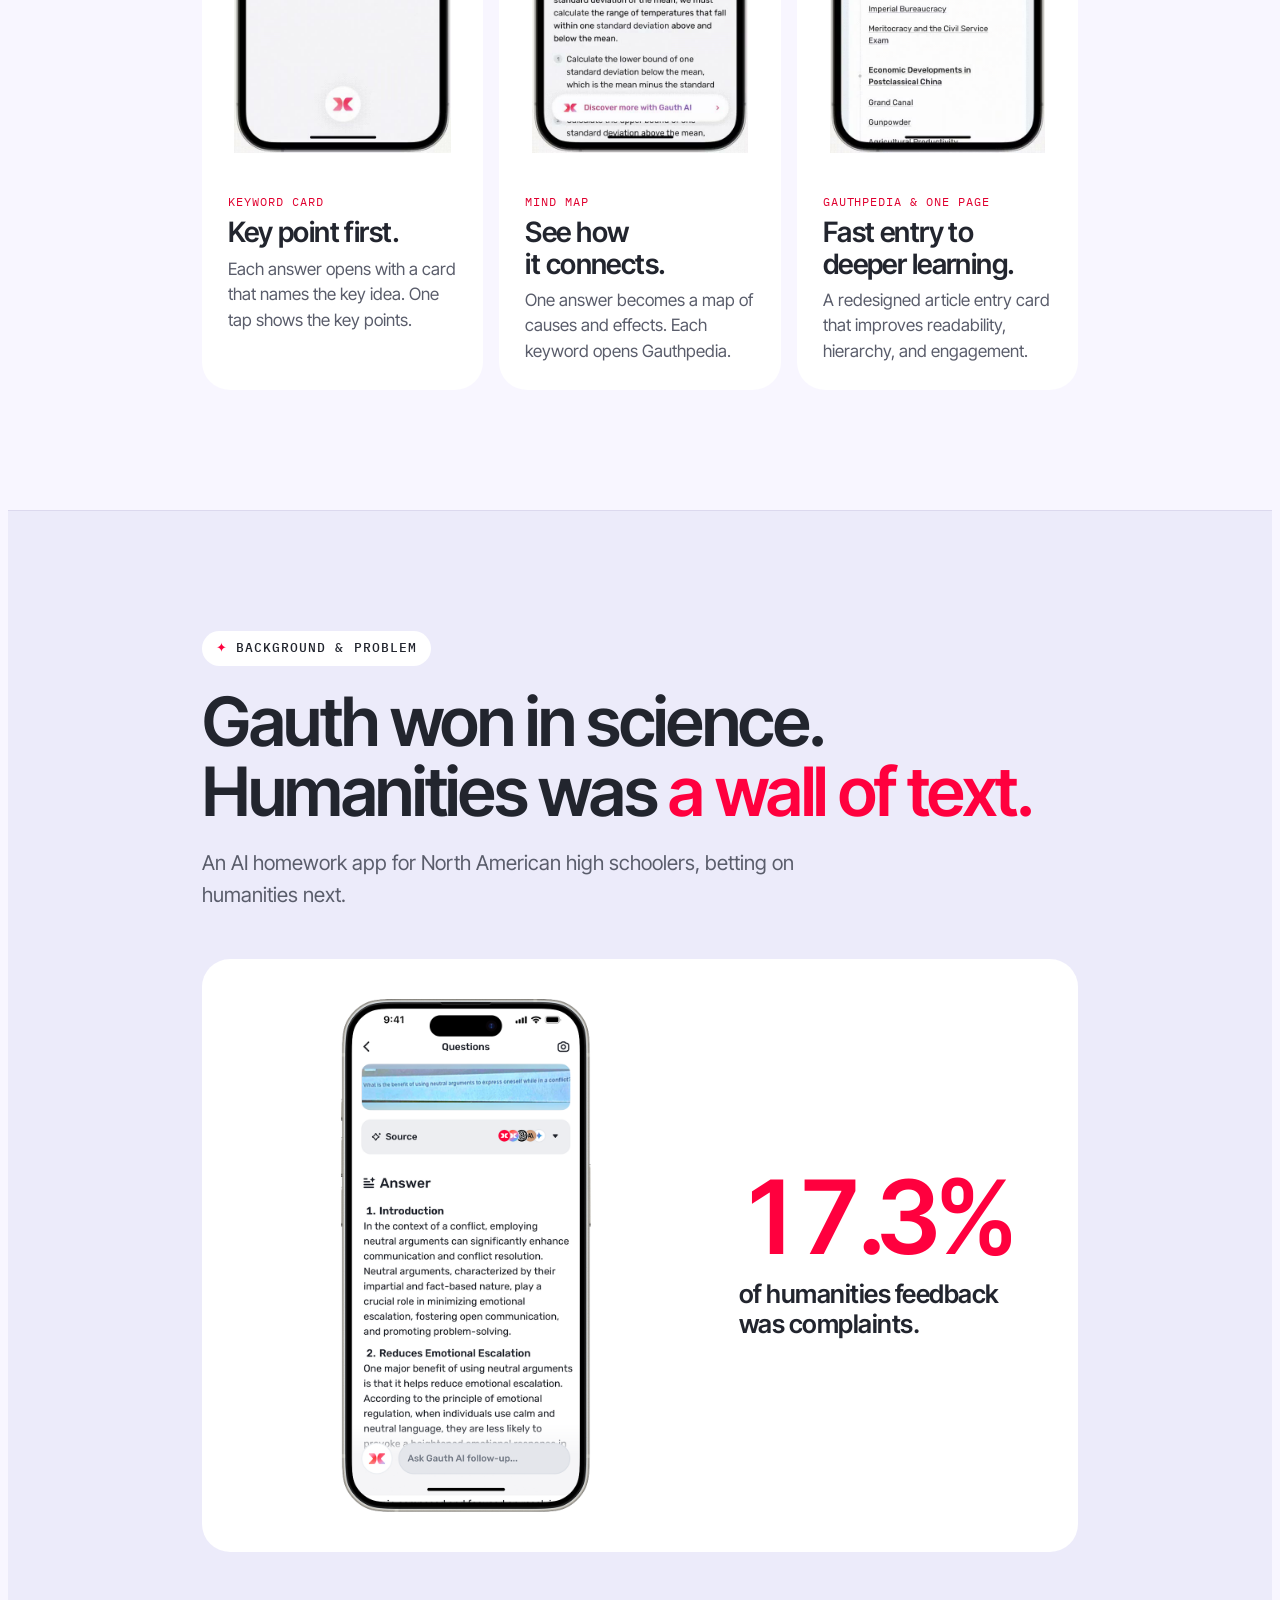
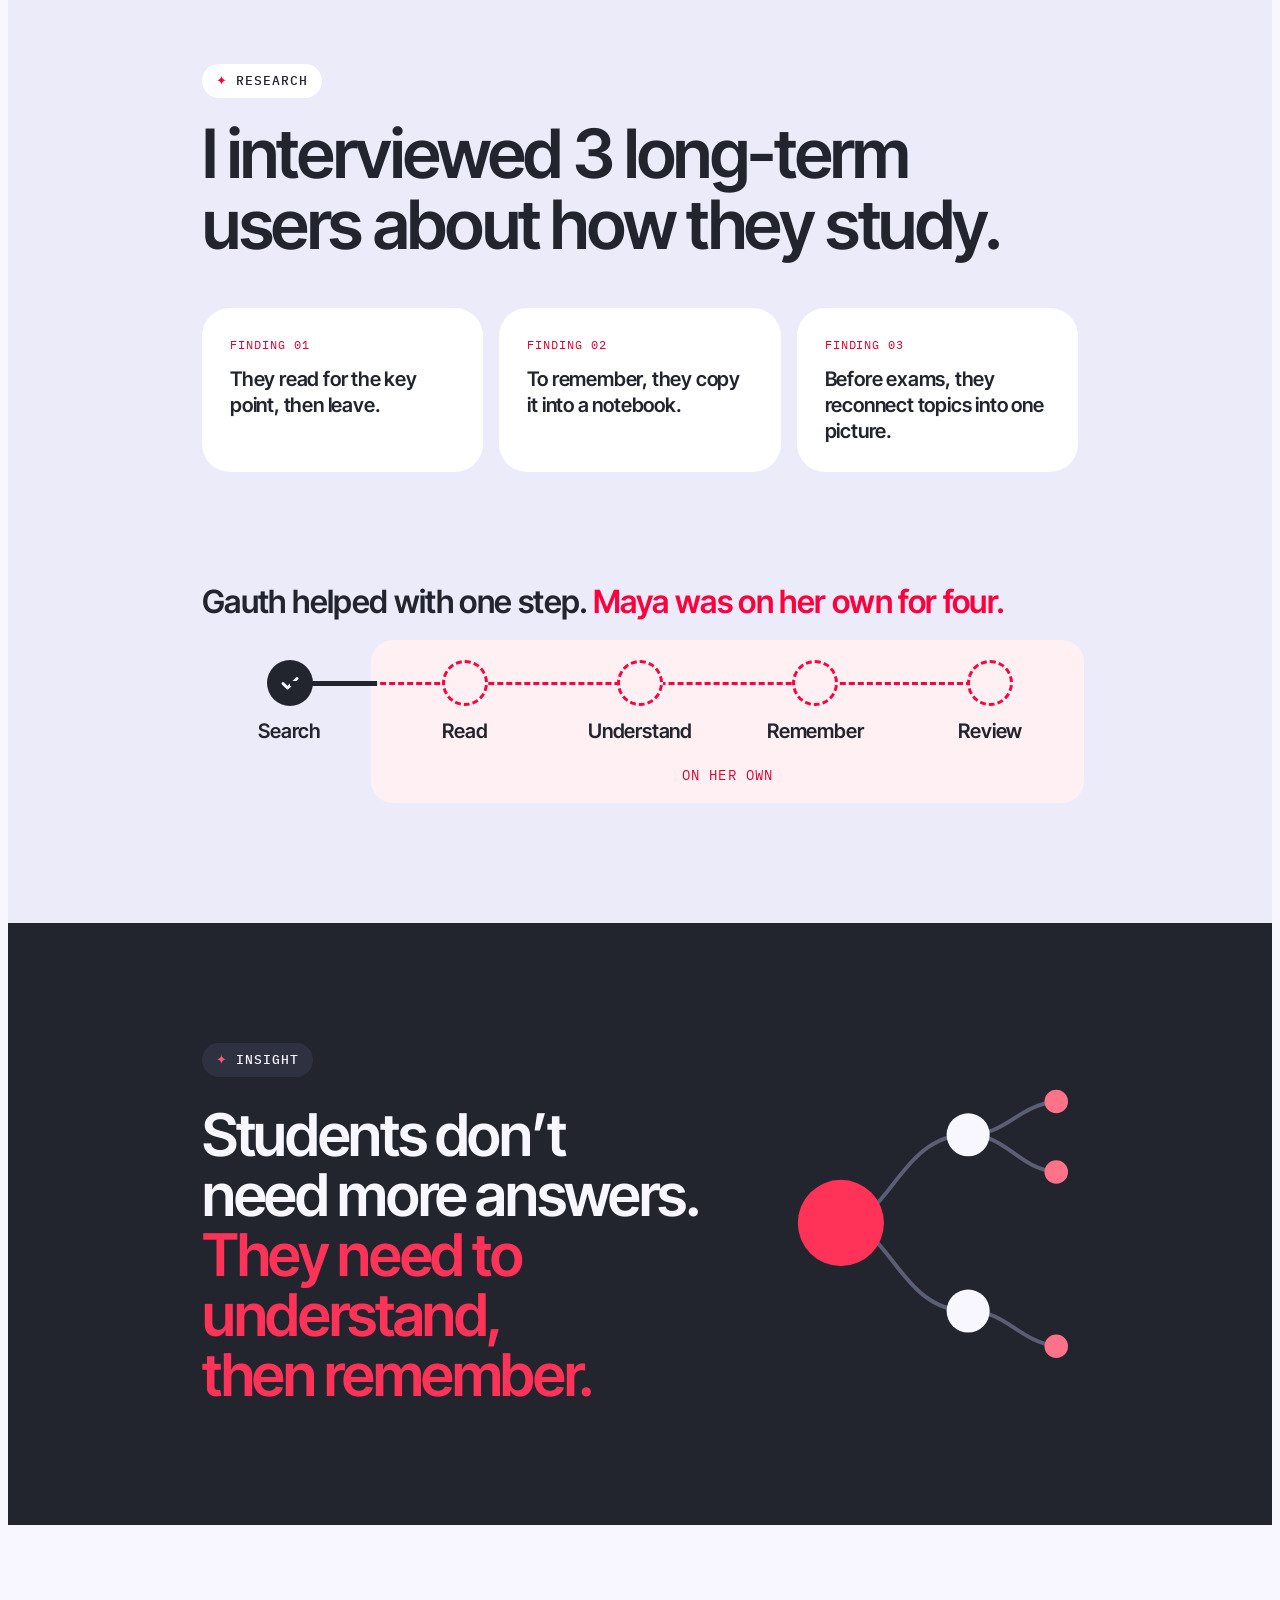
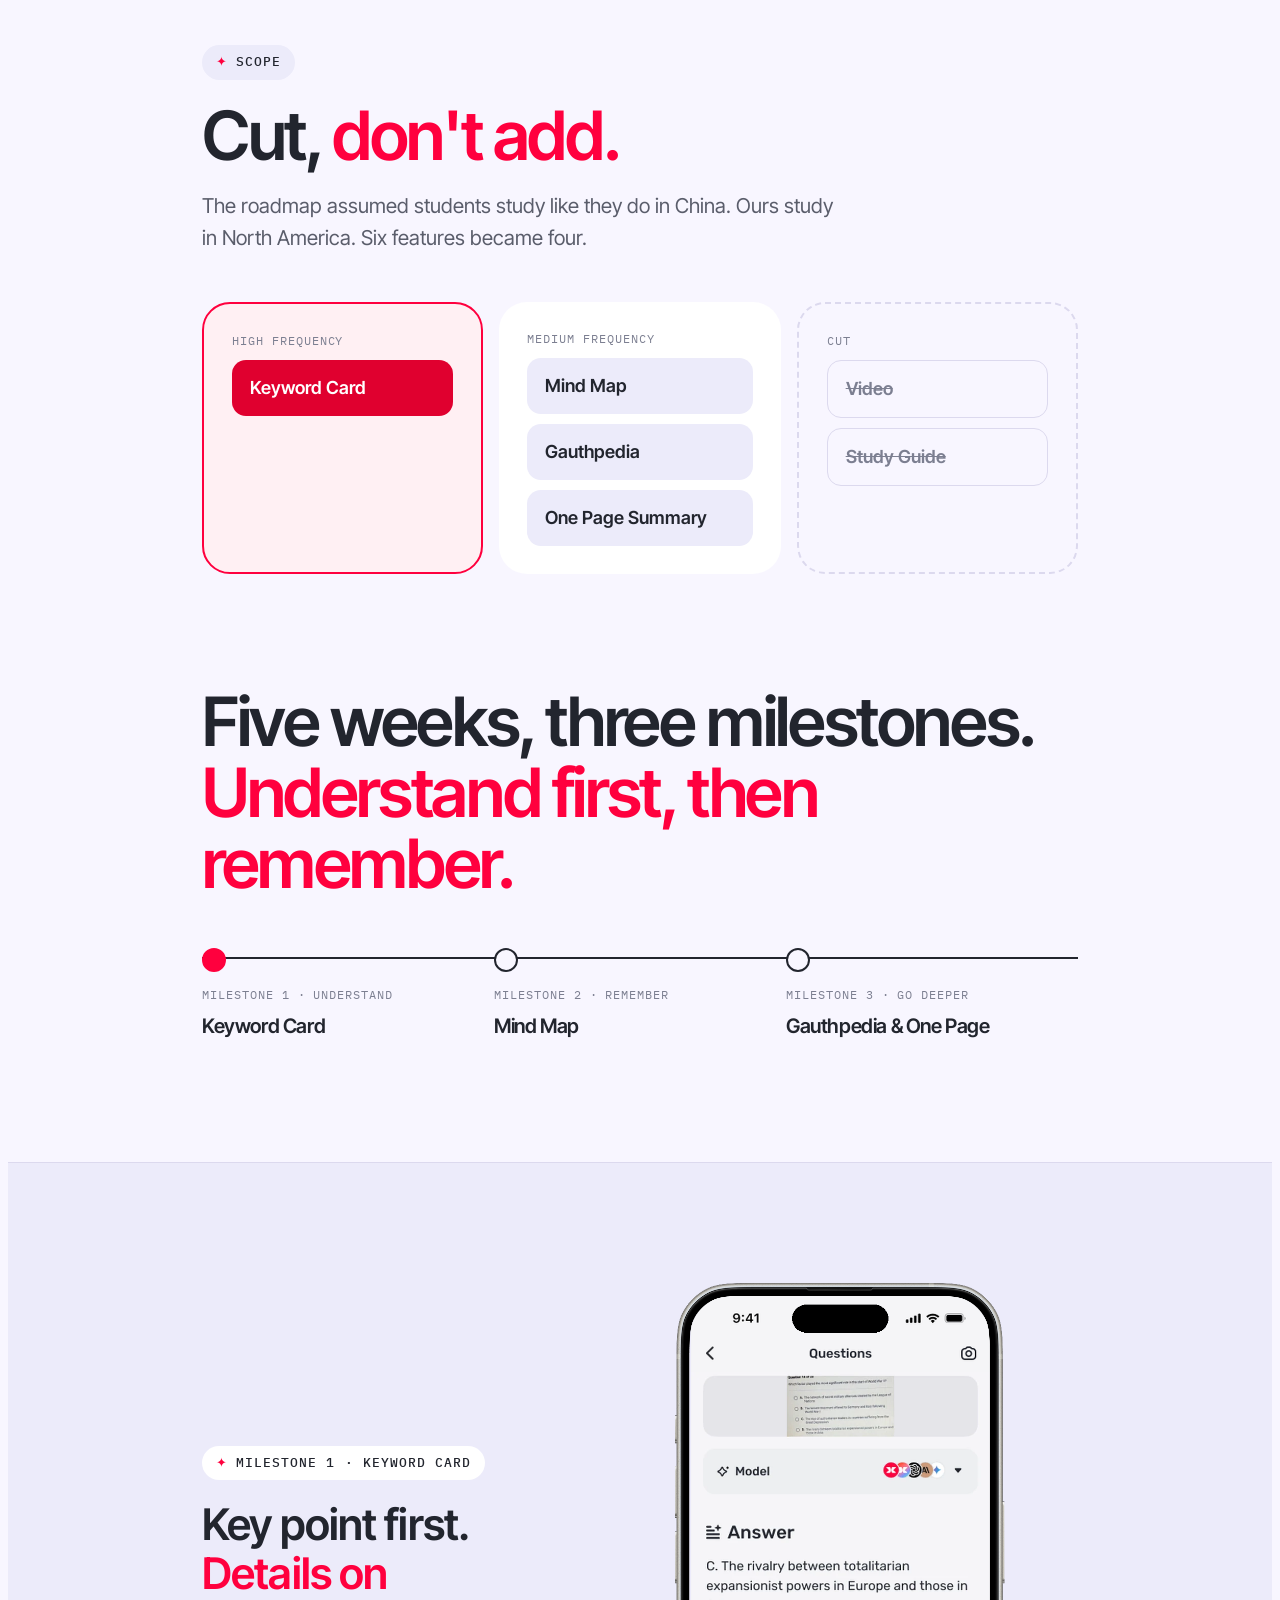
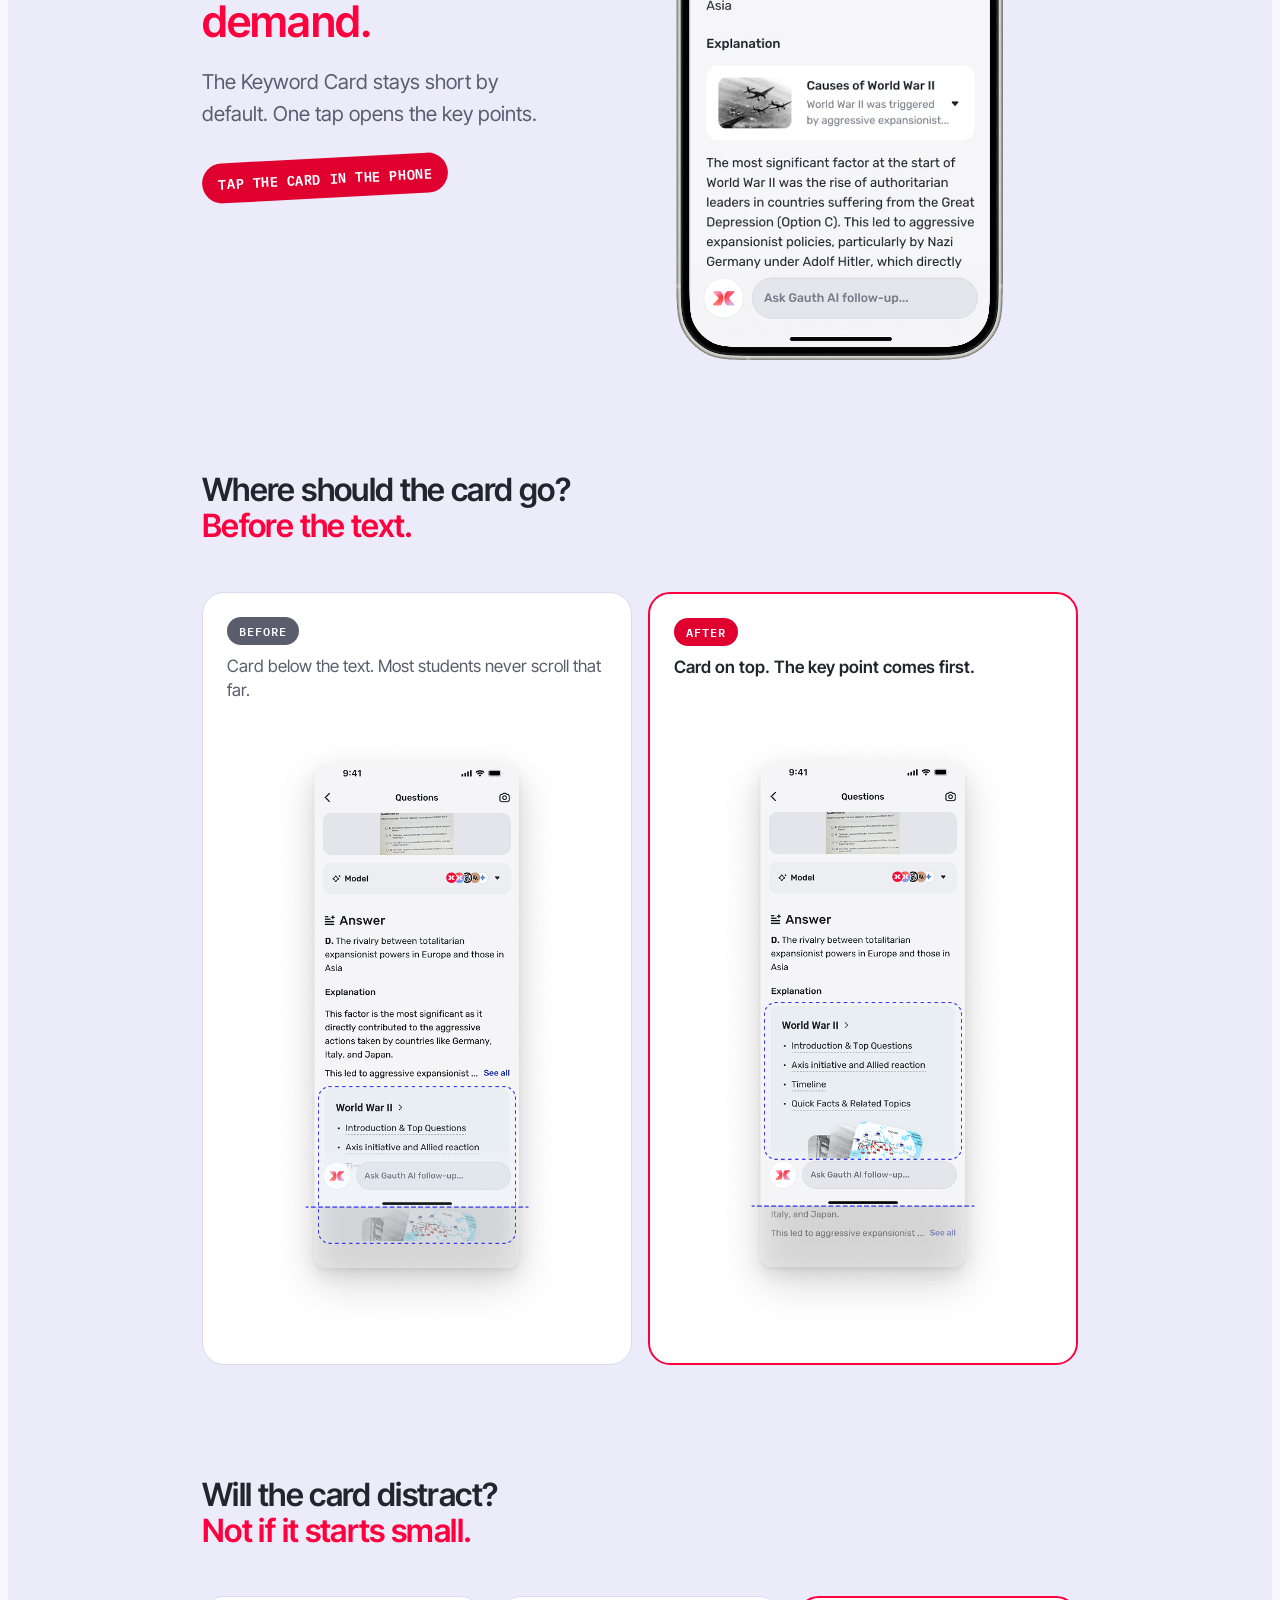
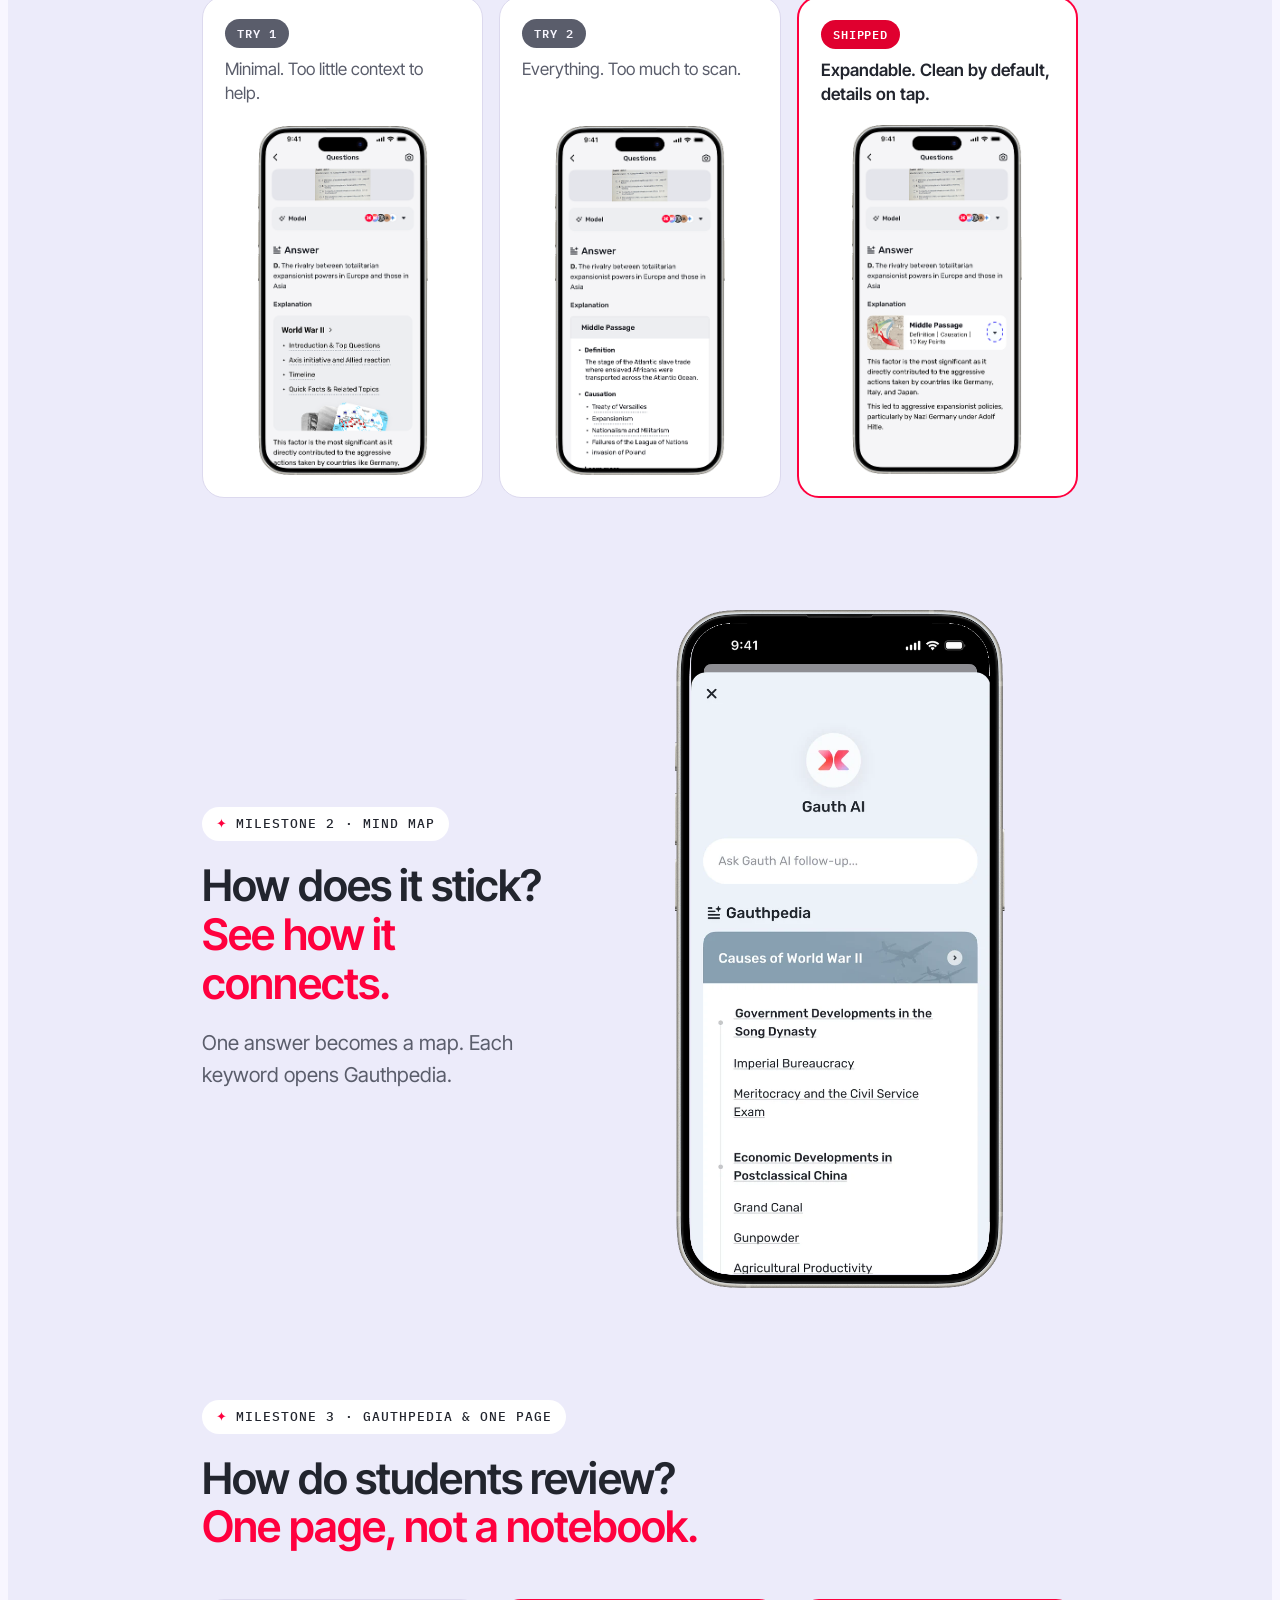
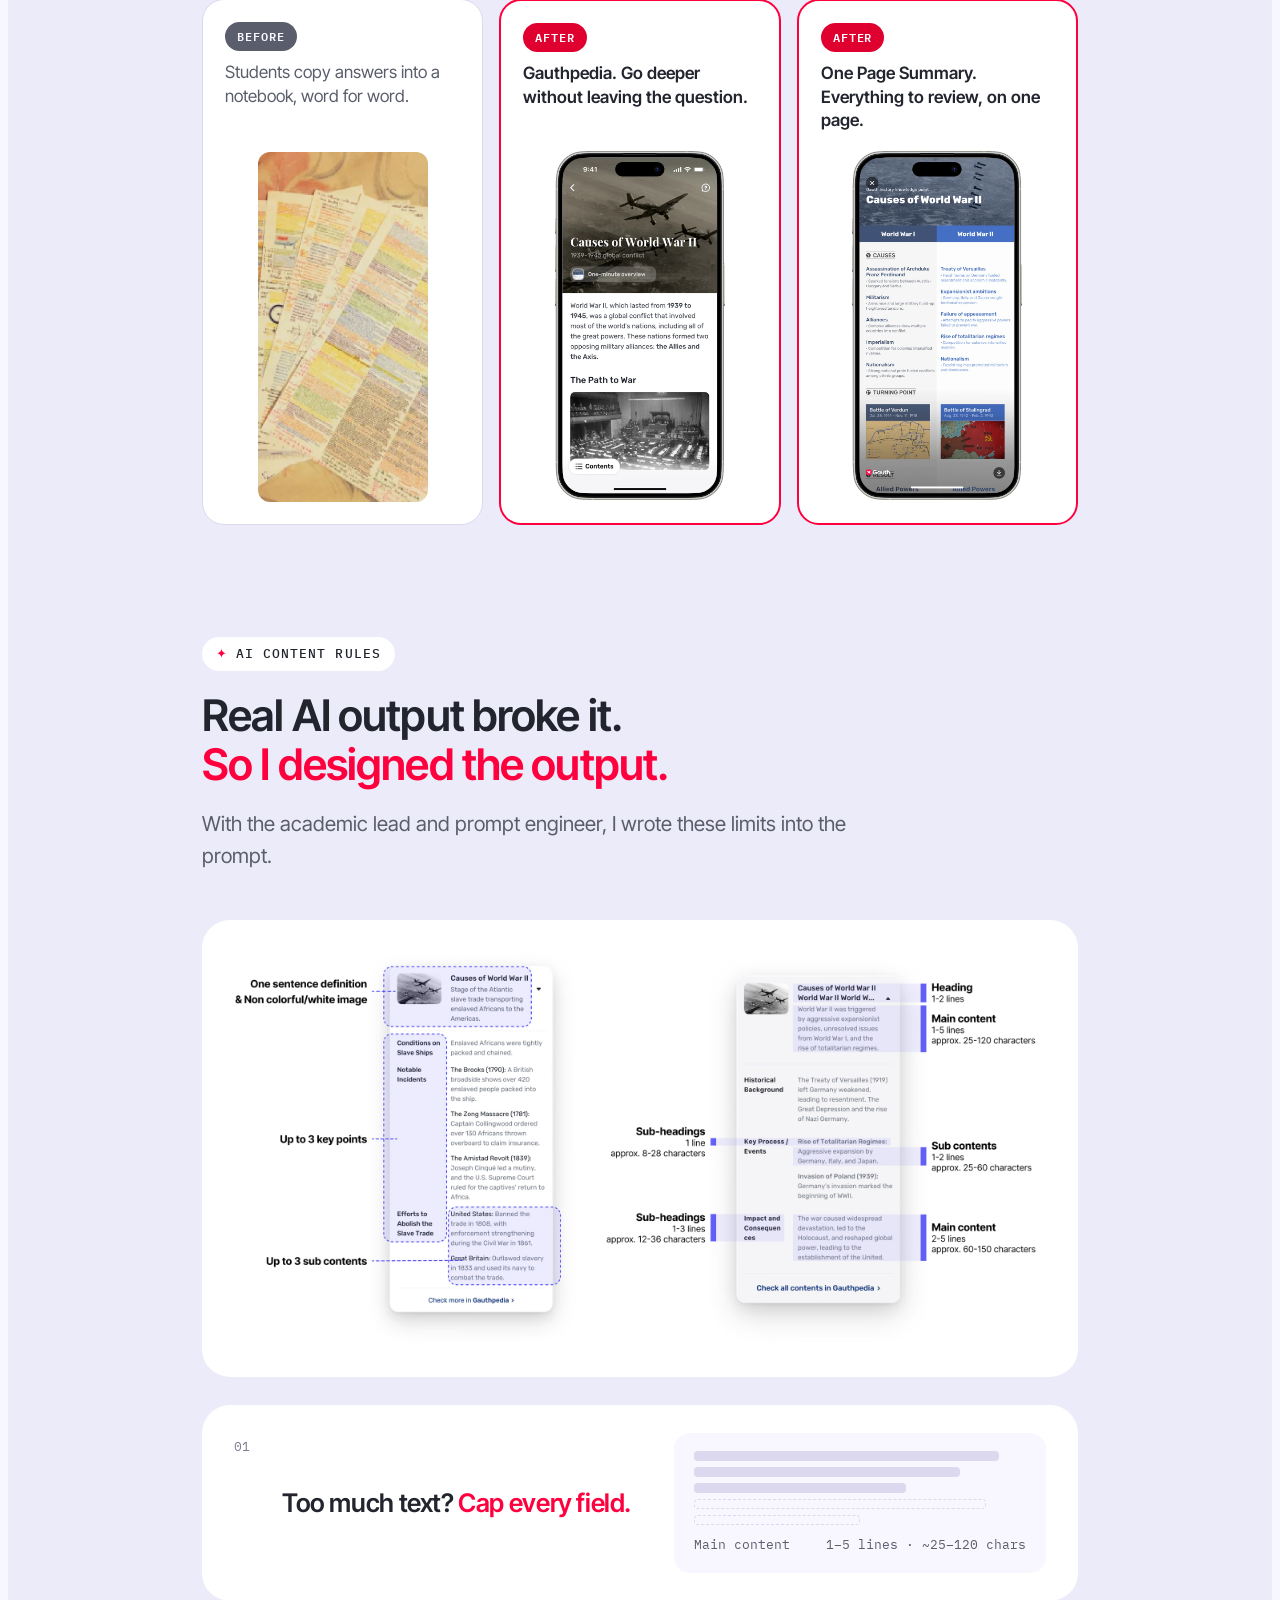
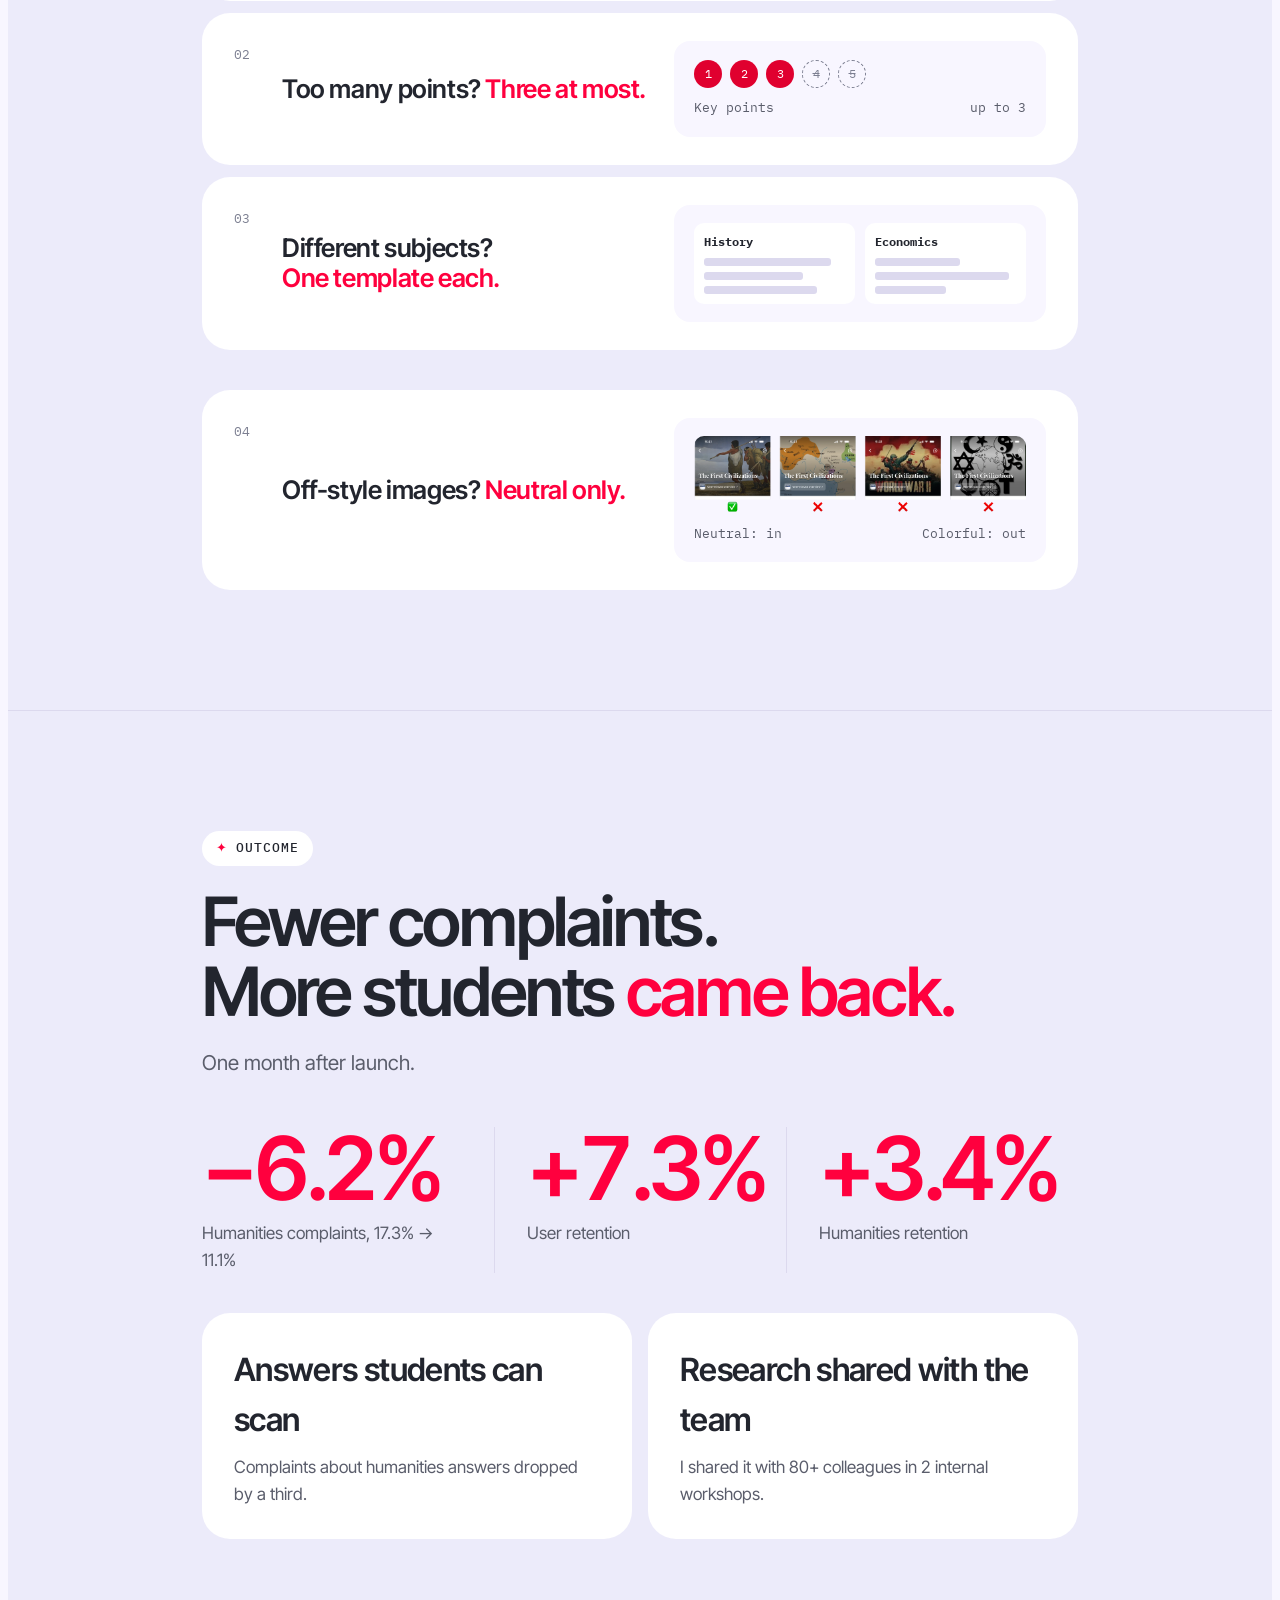
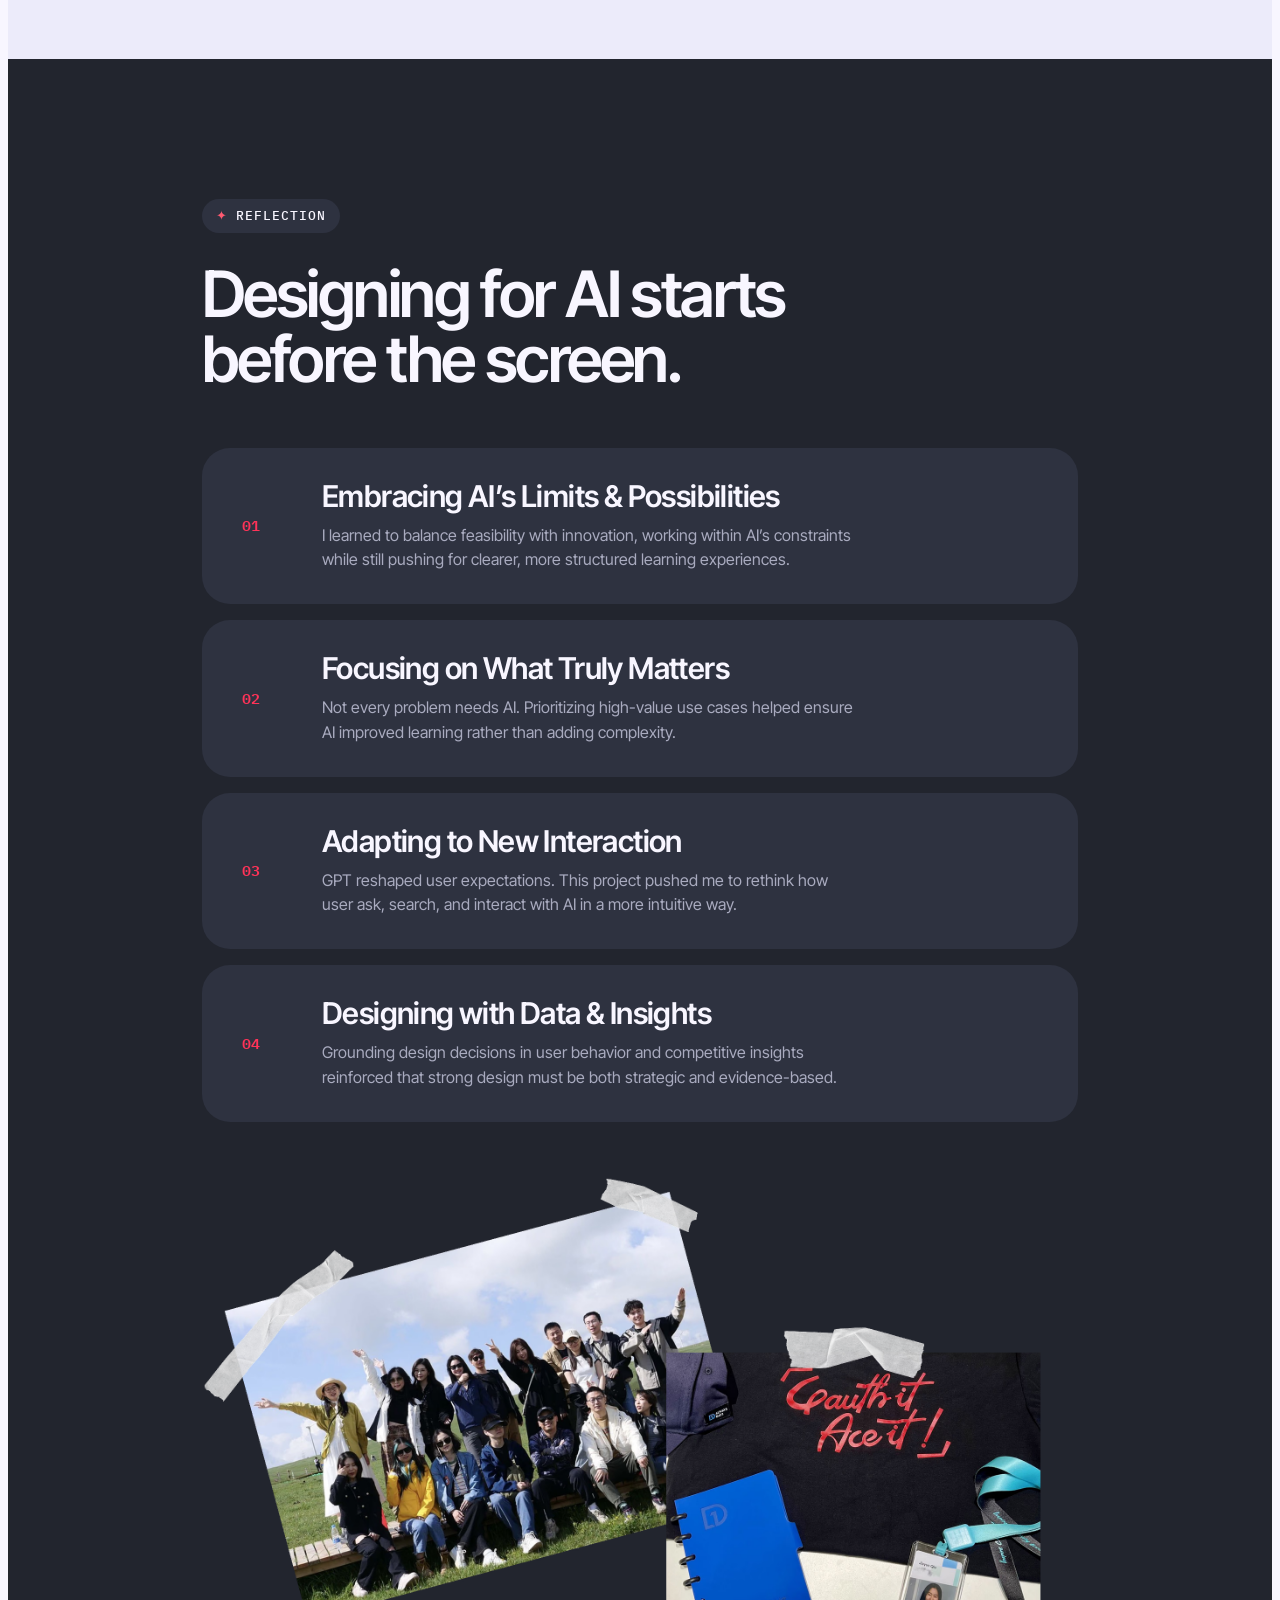
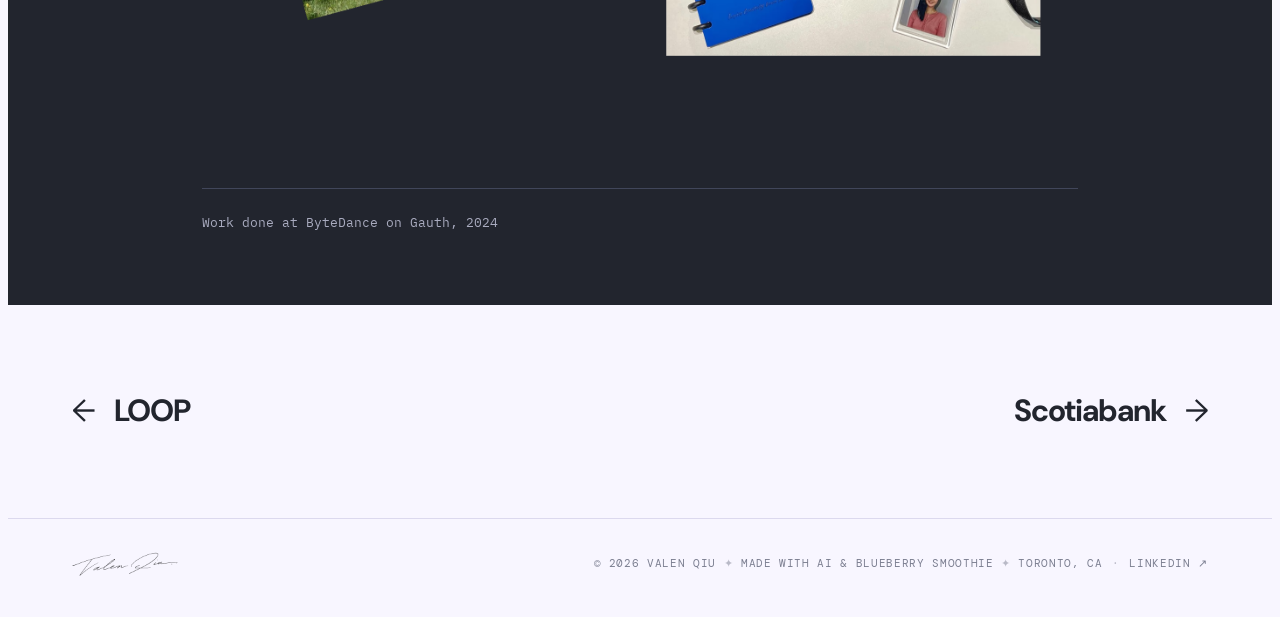
==== commit 1cbc979d: "GAuth rules: overview image with rules 1-3 together, off-style images last Co-Authored-By: Claude So" ====
--- a/gauth/index.html
+++ b/gauth/index.html
@@ -233,6 +233,7 @@
 .reflfig{margin:48px auto 0;max-width:980px}
 .reflfig img{display:block;width:100%;height:auto}
 .edges{display:flex;flex-direction:column;gap:12px}
+.edge.last{margin-top:28px}
 .edge{background:var(--card);border-radius:var(--r);padding:28px 32px;display:grid;grid-template-columns:28px minmax(0,1fr) minmax(0,1fr);column-gap:20px;row-gap:8px;align-items:center;min-width:0}
 .edge .n{font-family:var(--f-mono);font-size:13px;color:var(--ink-3);align-self:start;padding-top:4px}
 .edge .t{display:flex;flex-direction:column;gap:8px;min-width:0}
@@ -894,13 +895,13 @@
         </article>
         <article class="edge">
           <span class="n">03</span>
+          <div class="t"><h4>Different subjects? <span class="red">One template each.</span></h4></div>
+          <div class="viz"><div class="subj"><div><b>History</b><i style="width:90%"></i><i style="width:70%"></i><i style="width:80%"></i></div><div><b>Economics</b><i style="width:60%"></i><i style="width:95%"></i><i style="width:50%"></i></div></div></div>
+        </article>
+        <article class="edge last">
+          <span class="n">04</span>
           <div class="t"><h4>Off-style images? <span class="red">Neutral only.</span></h4></div>
           <div class="viz"><img class="proof" src="../images/gauth/off-style-compare.webp" alt="Four cover images for The First Civilizations: a muted painting is approved, while a colorful map, a red World War II poster and a black symbol collage are rejected" loading="lazy" width="2000" height="474"><div class="mini"><span>Neutral: in</span><span>Colorful: out</span></div></div>
-        </article>
-        <article class="edge">
-          <span class="n">04</span>
-          <div class="t"><h4>Different subjects? <span class="red">One template each.</span></h4></div>
-          <div class="viz"><div class="subj"><div><b>History</b><i style="width:90%"></i><i style="width:70%"></i><i style="width:80%"></i></div><div><b>Economics</b><i style="width:60%"></i><i style="width:95%"></i><i style="width:50%"></i></div></div></div>
         </article>
       </div>
       </div>
